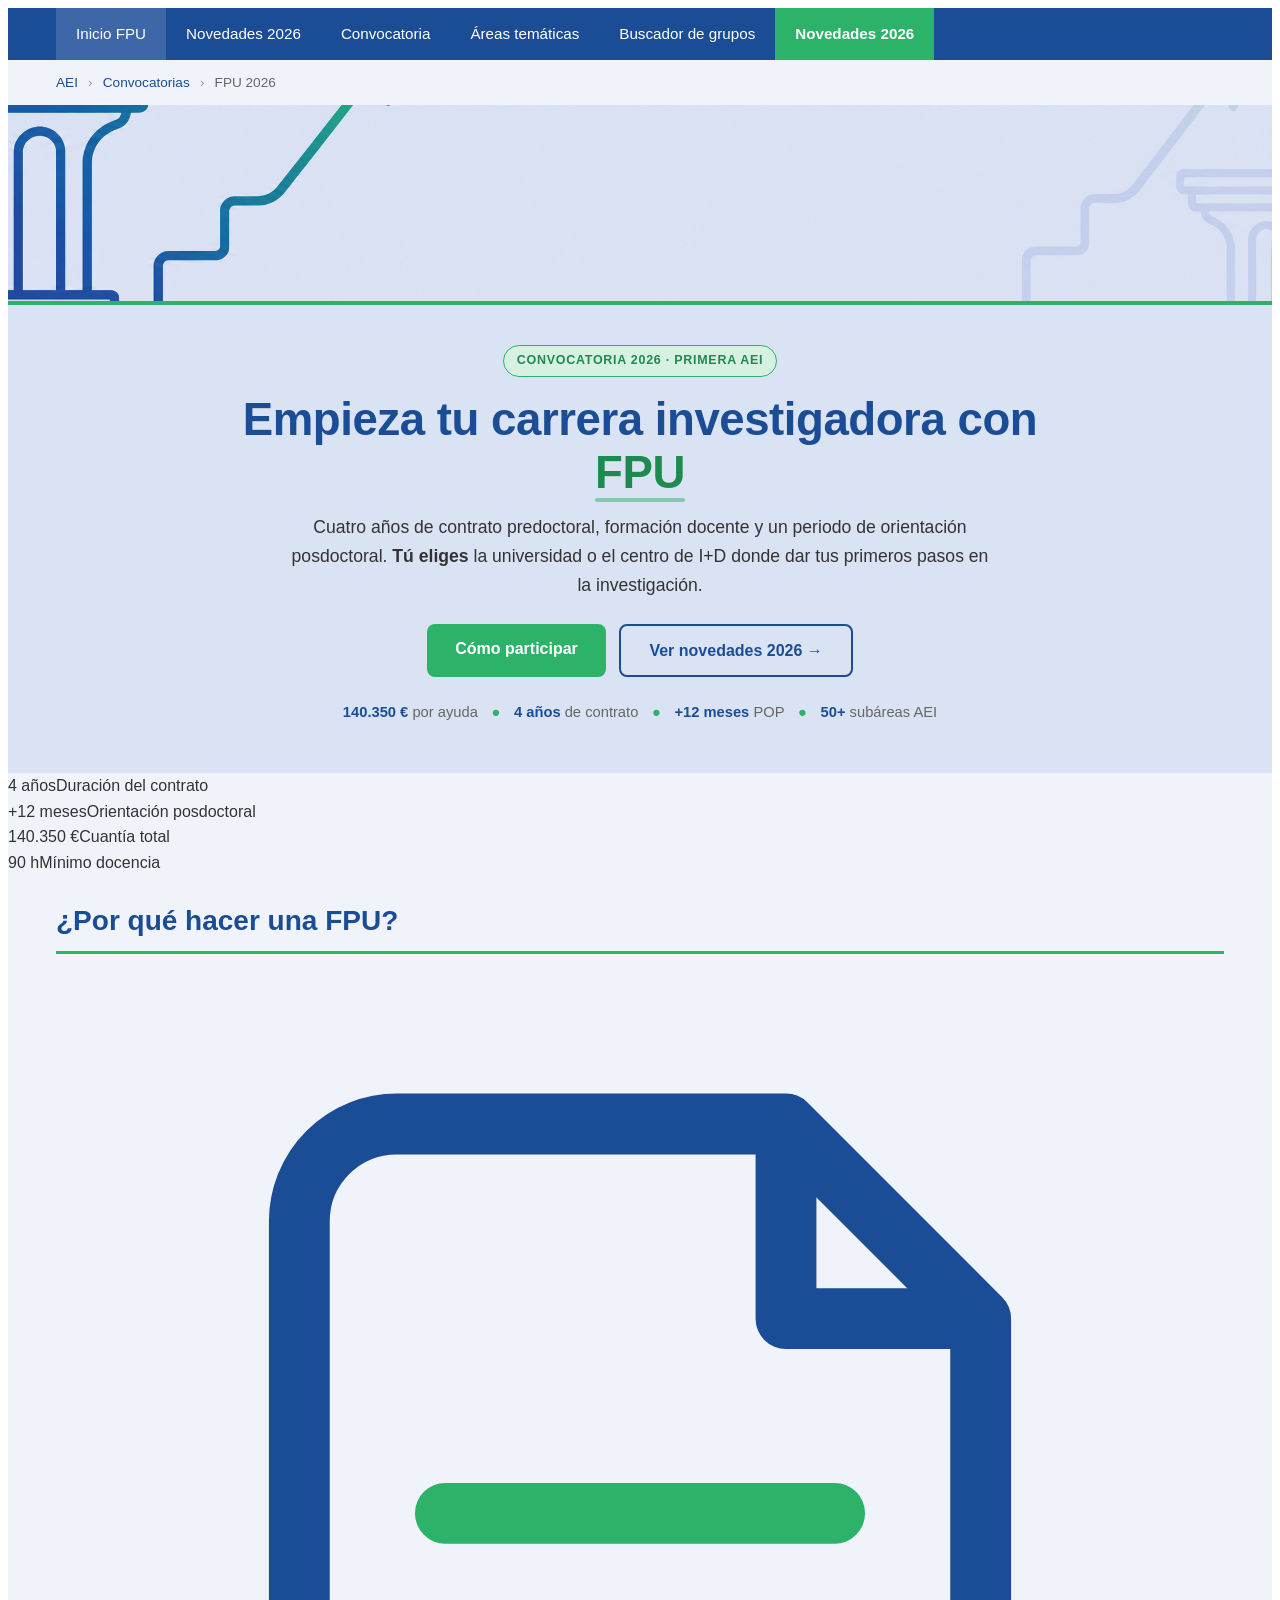
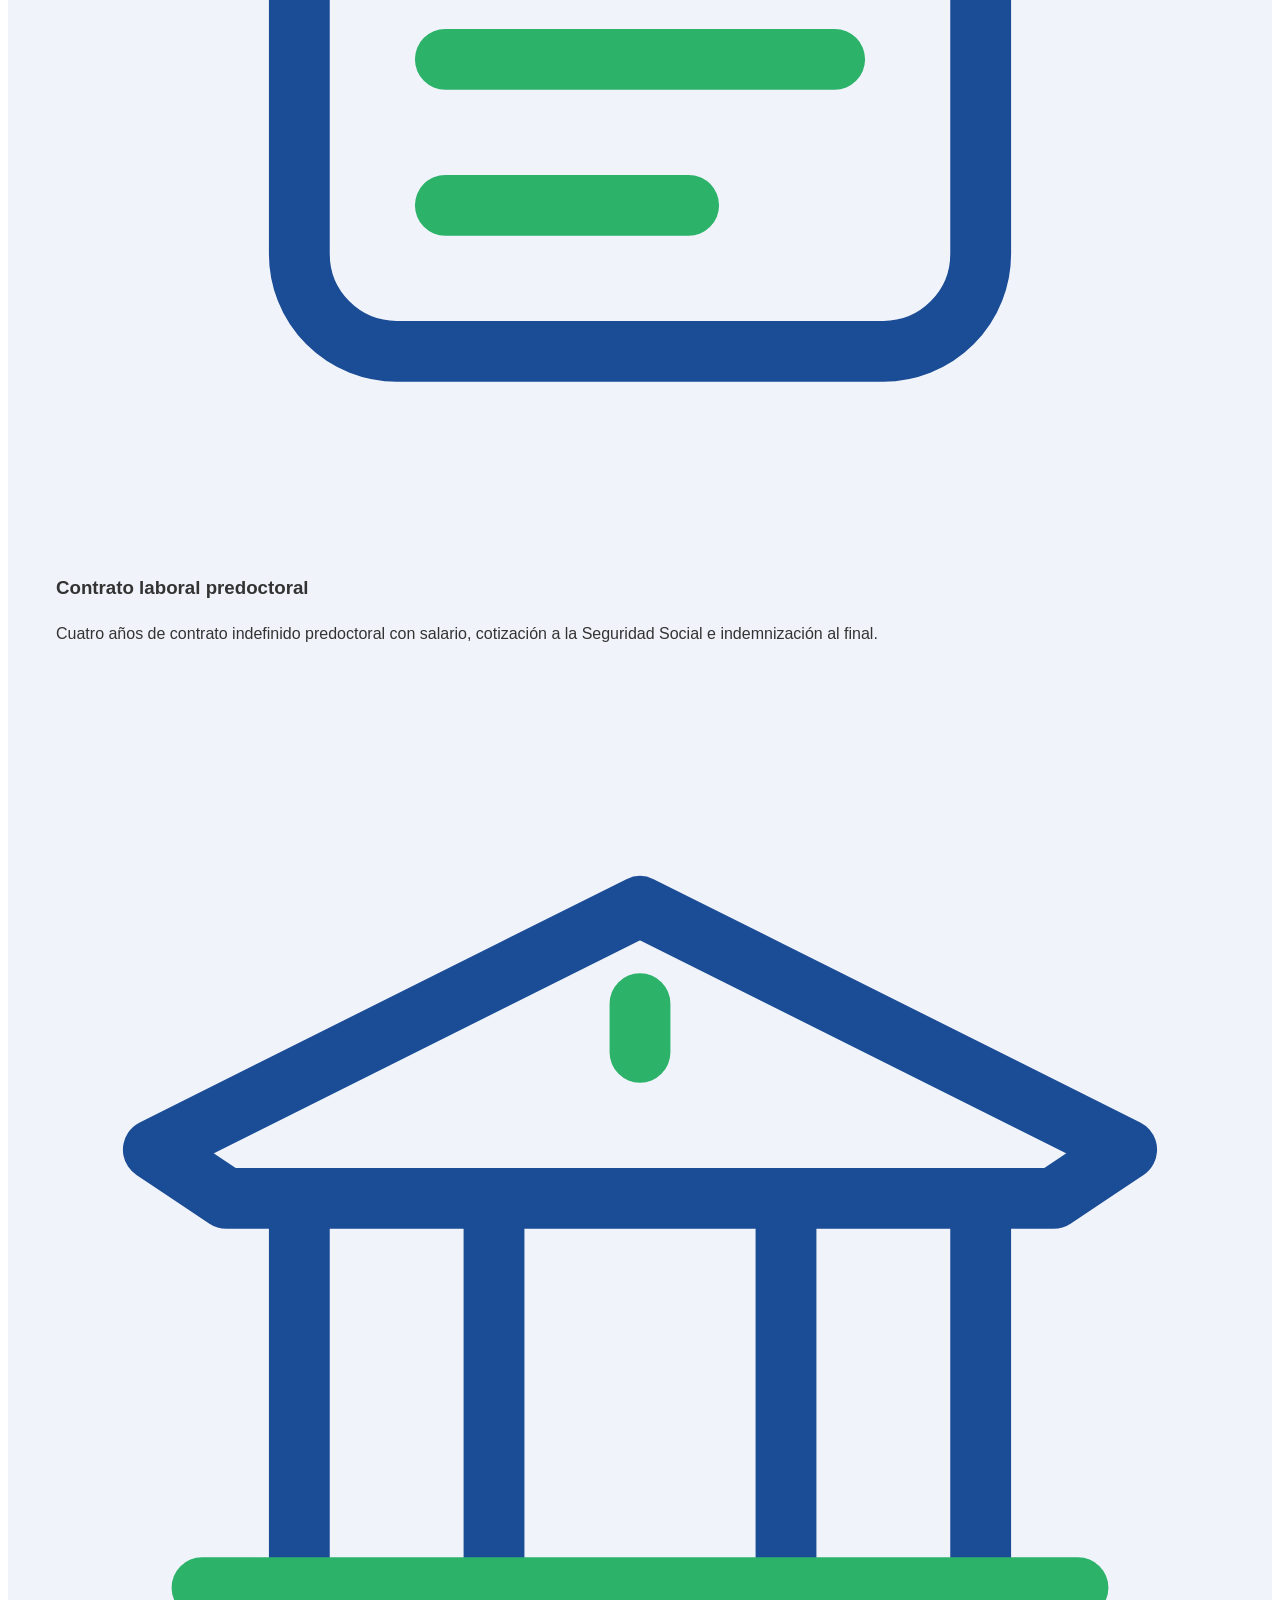
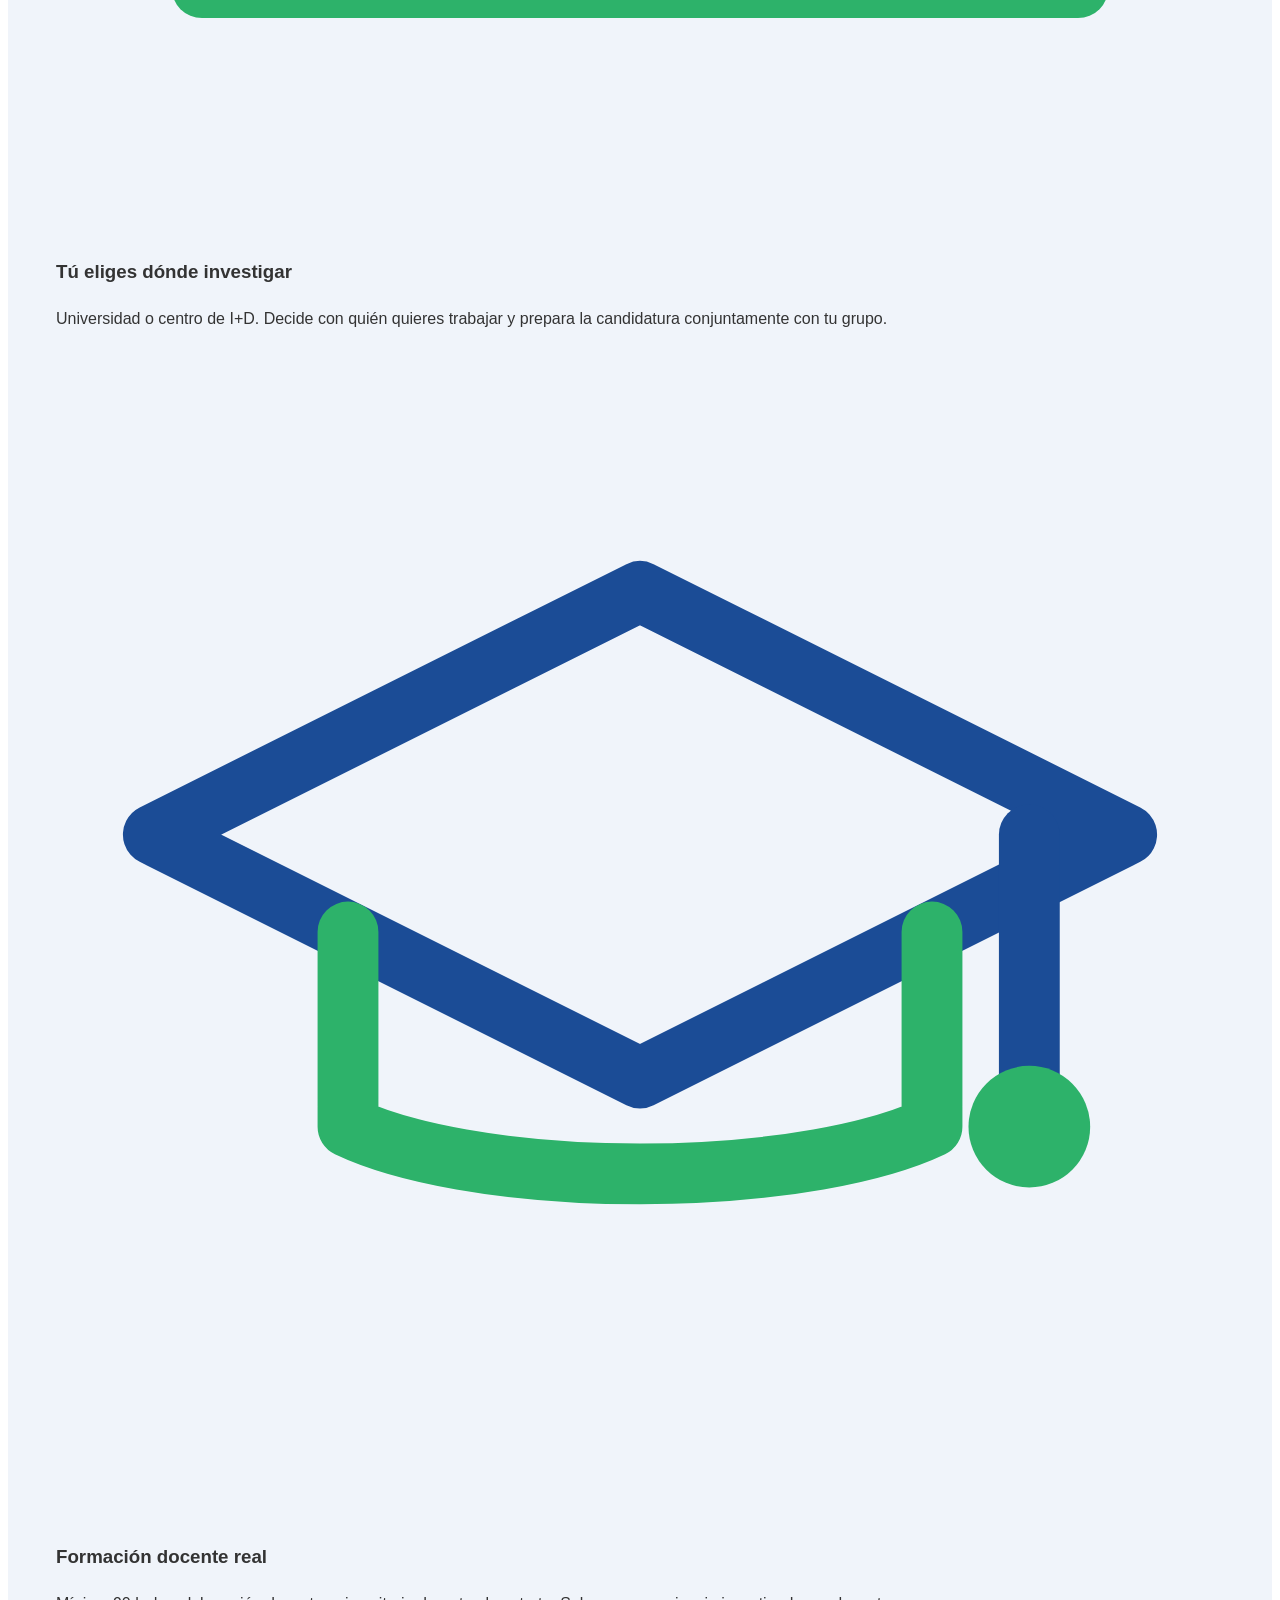
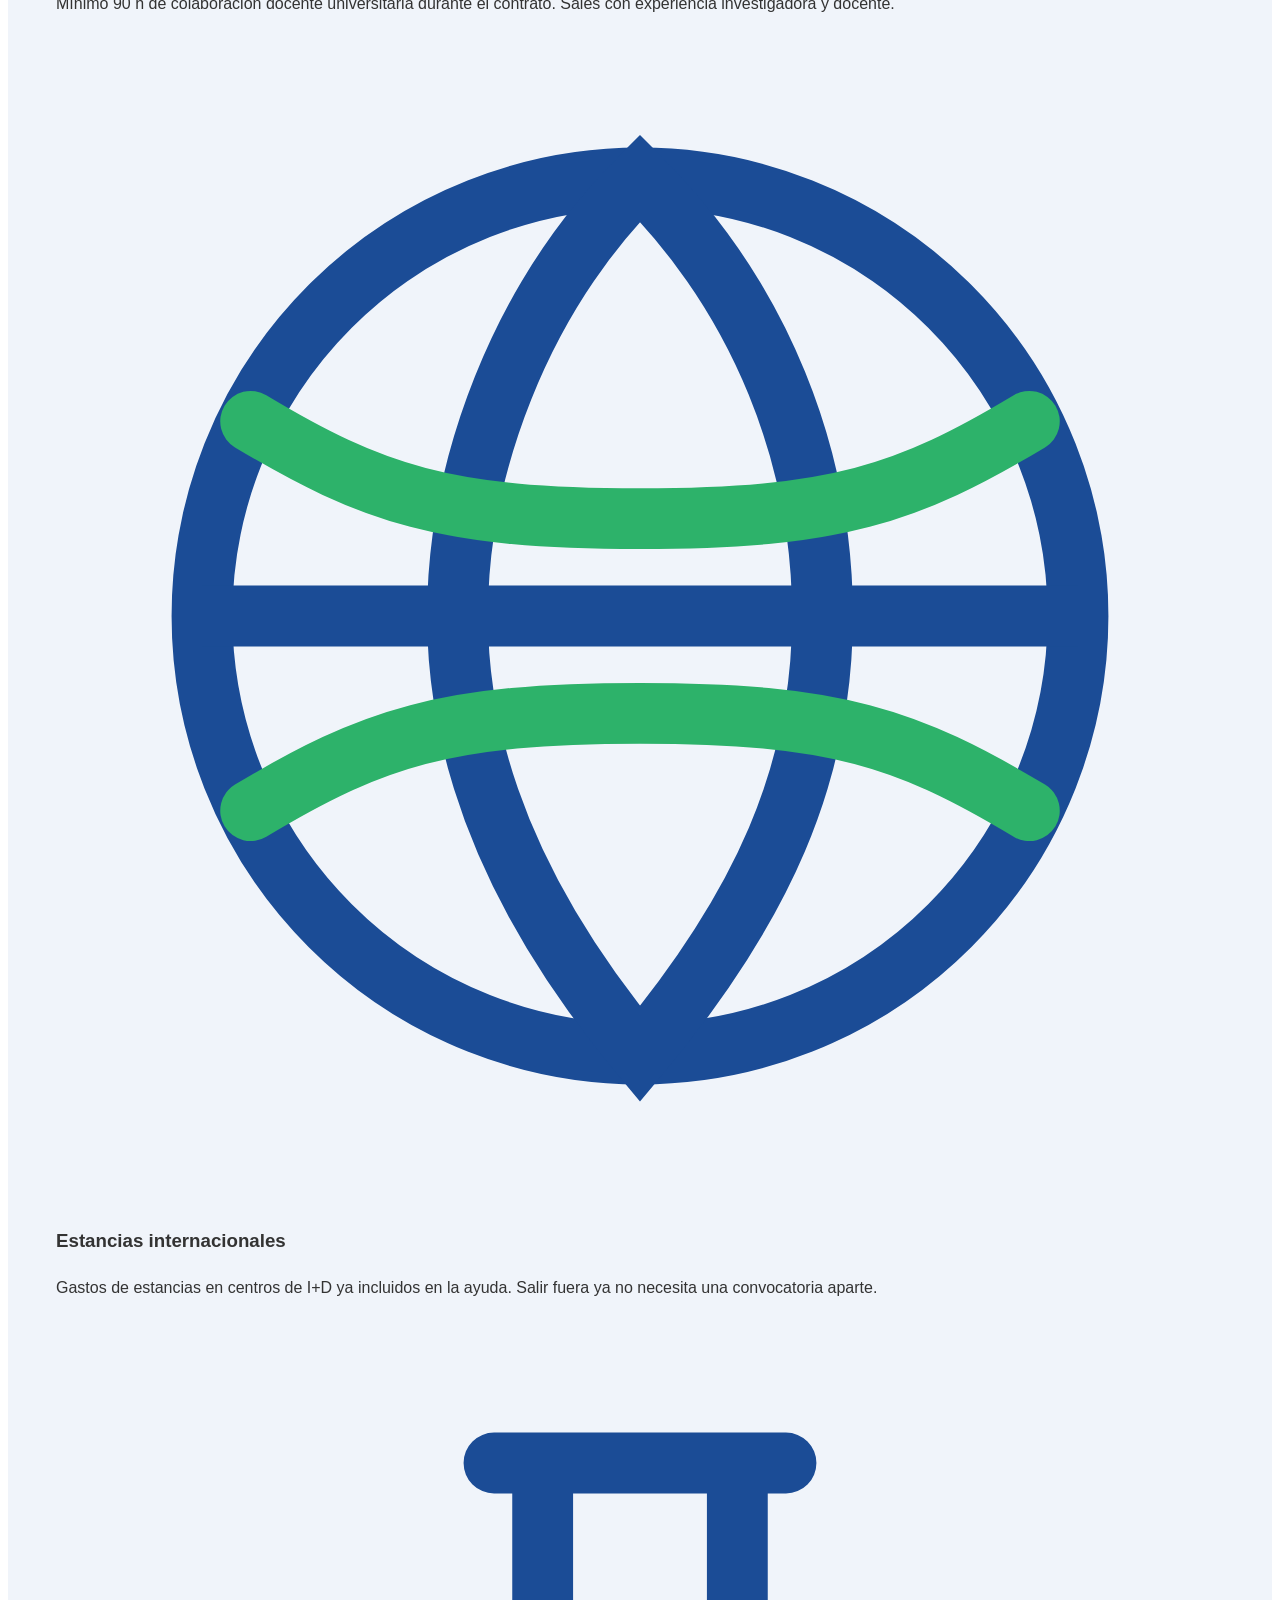
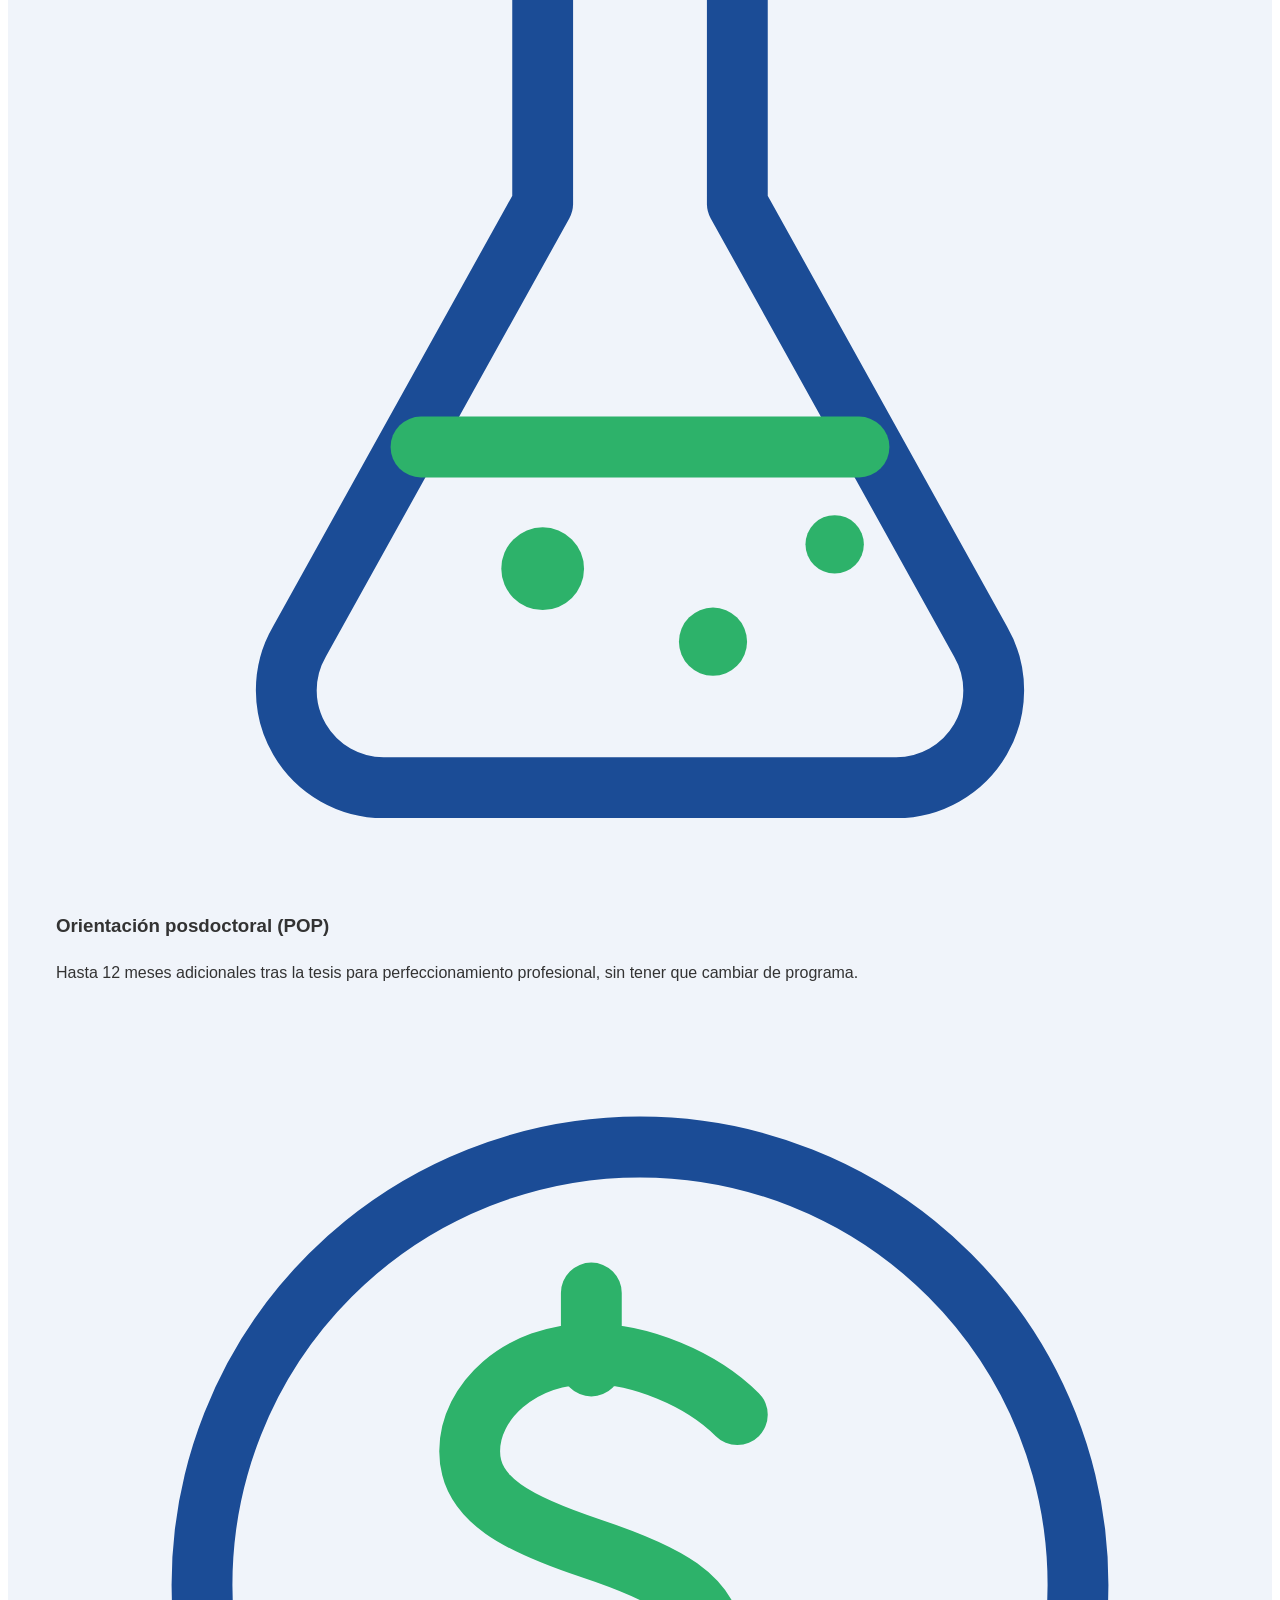
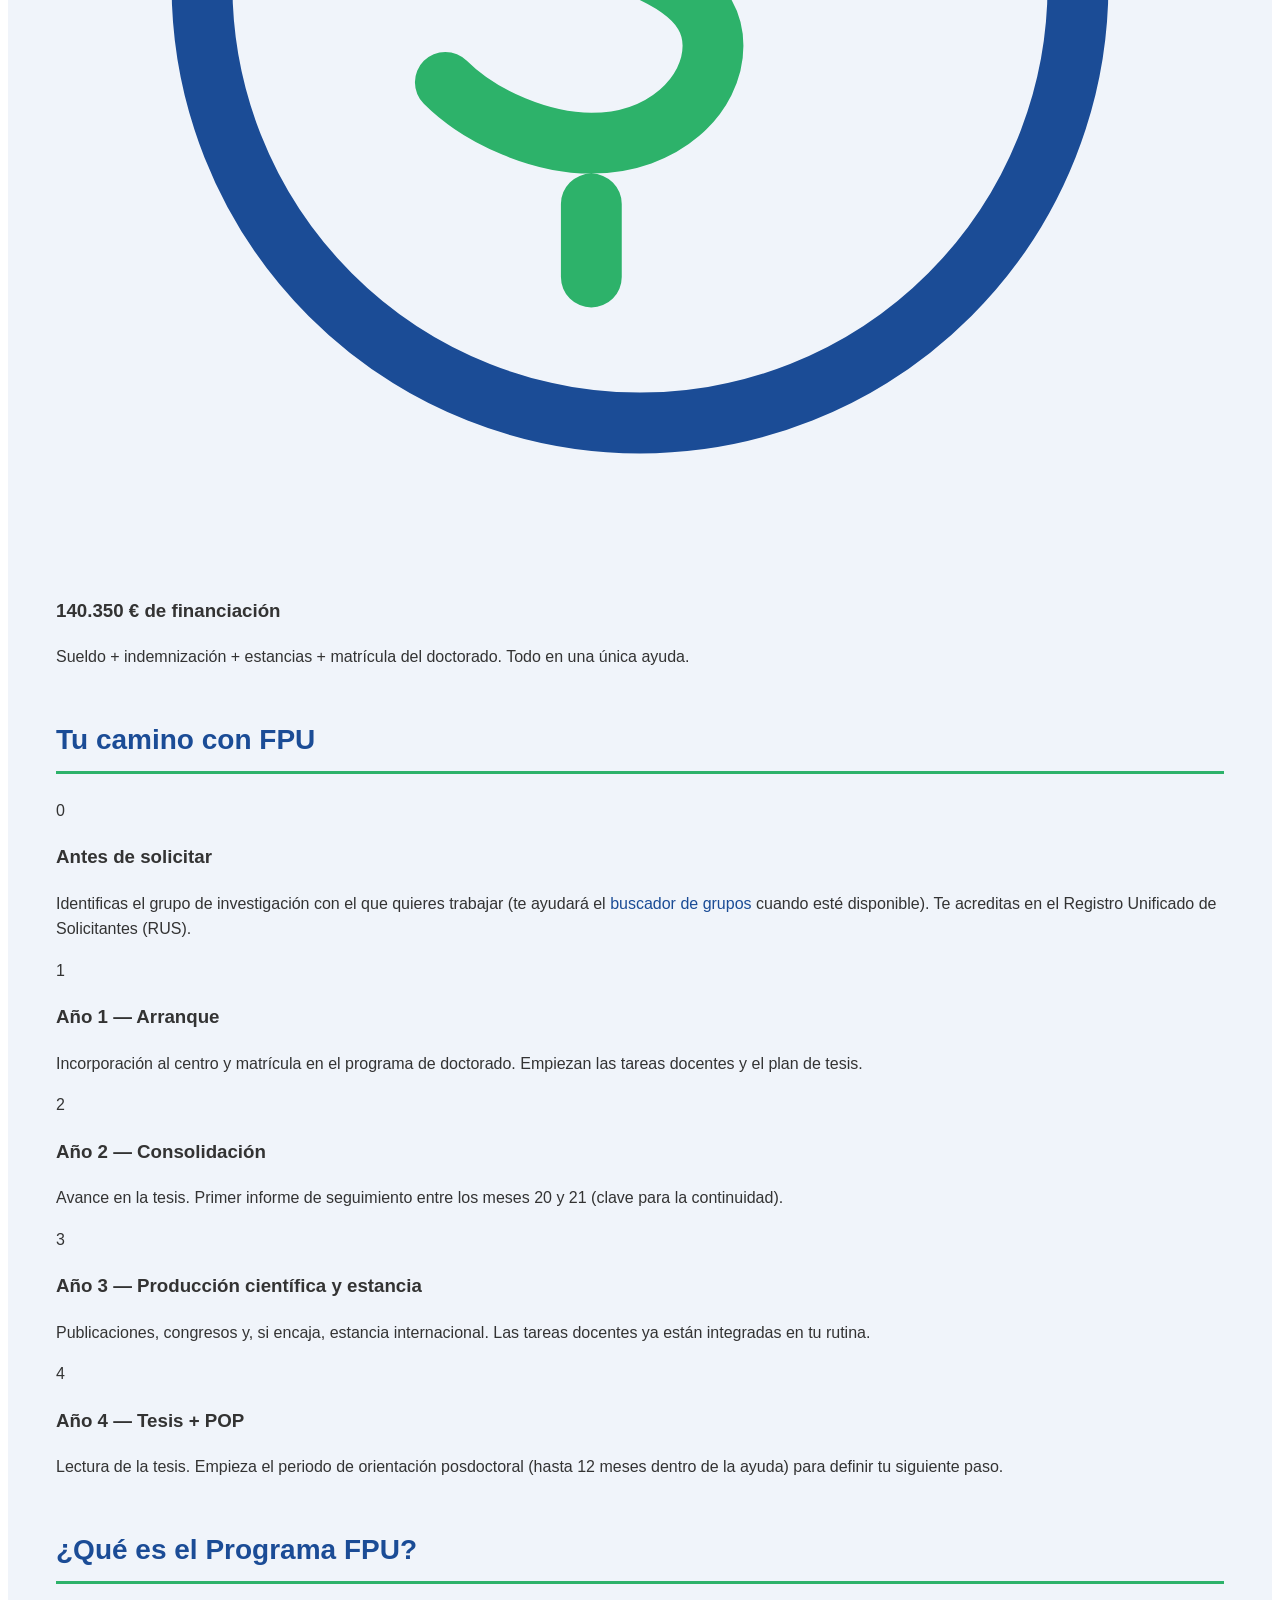
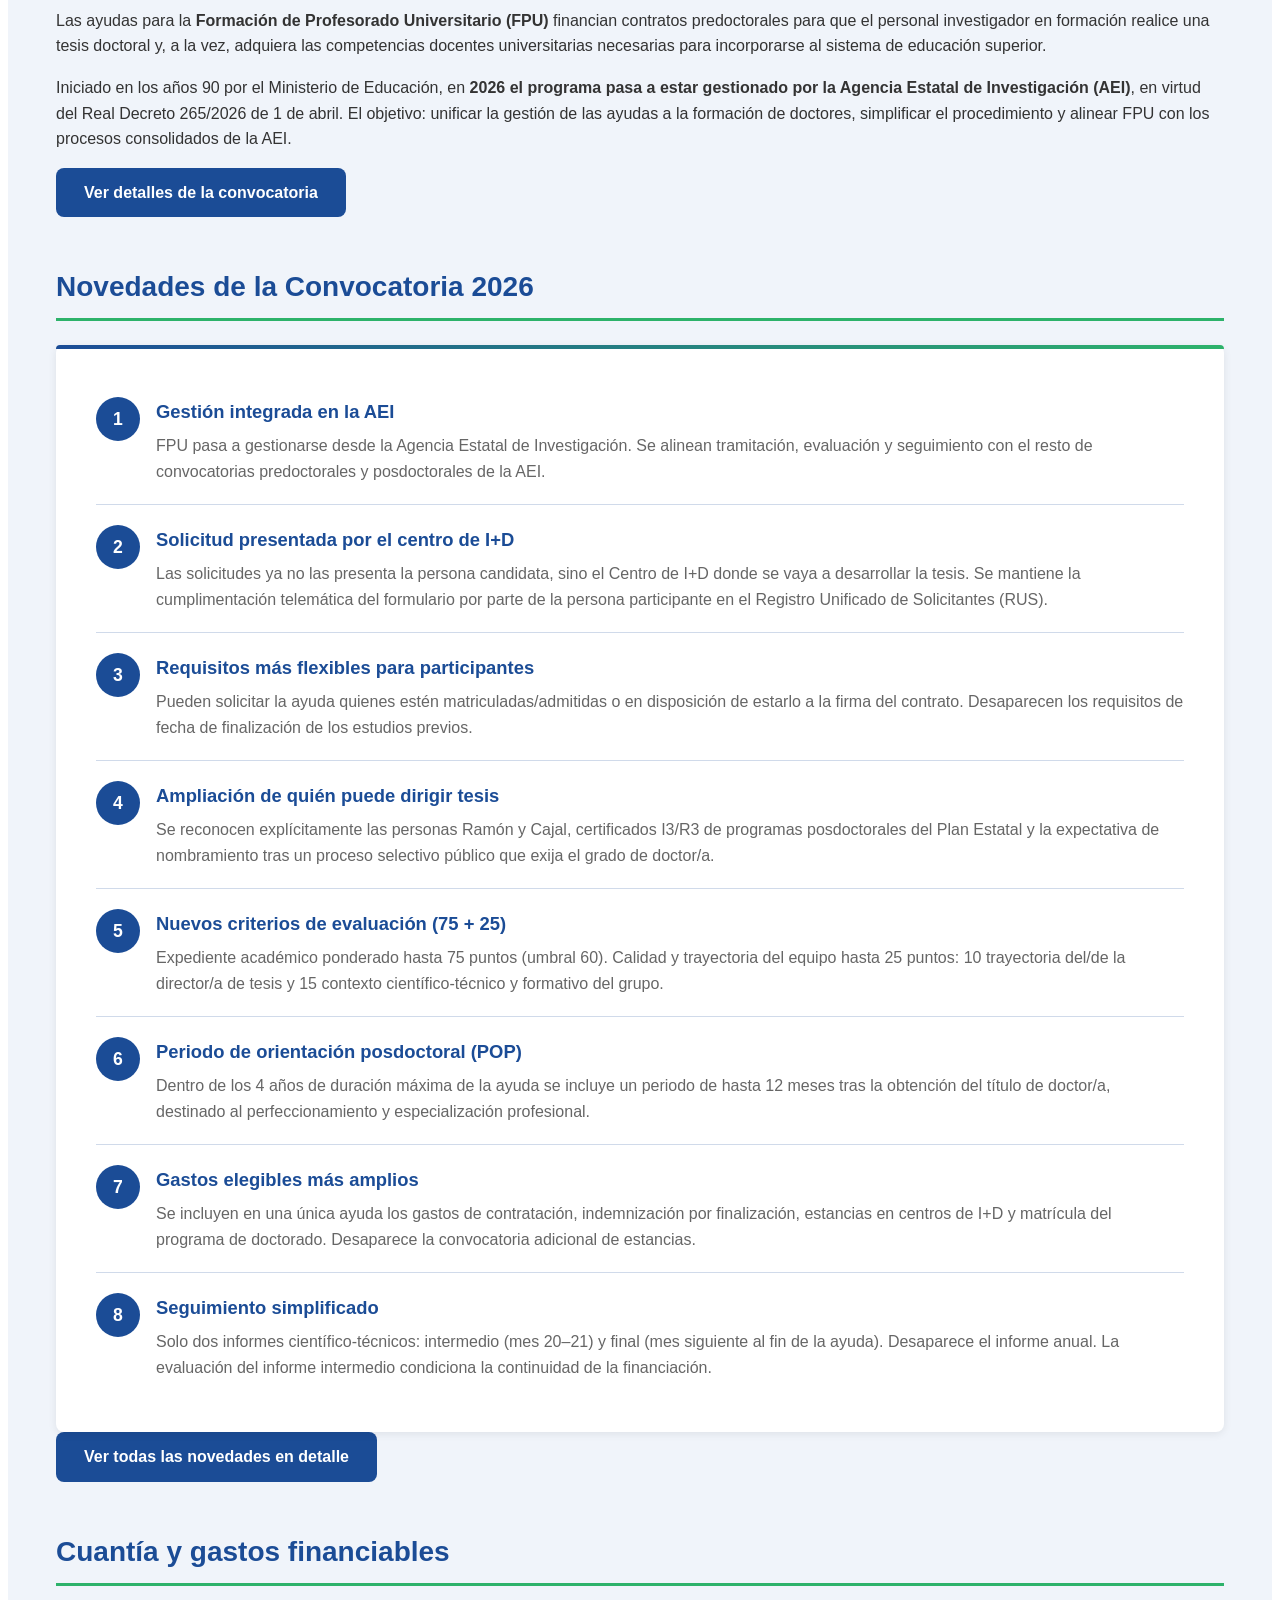
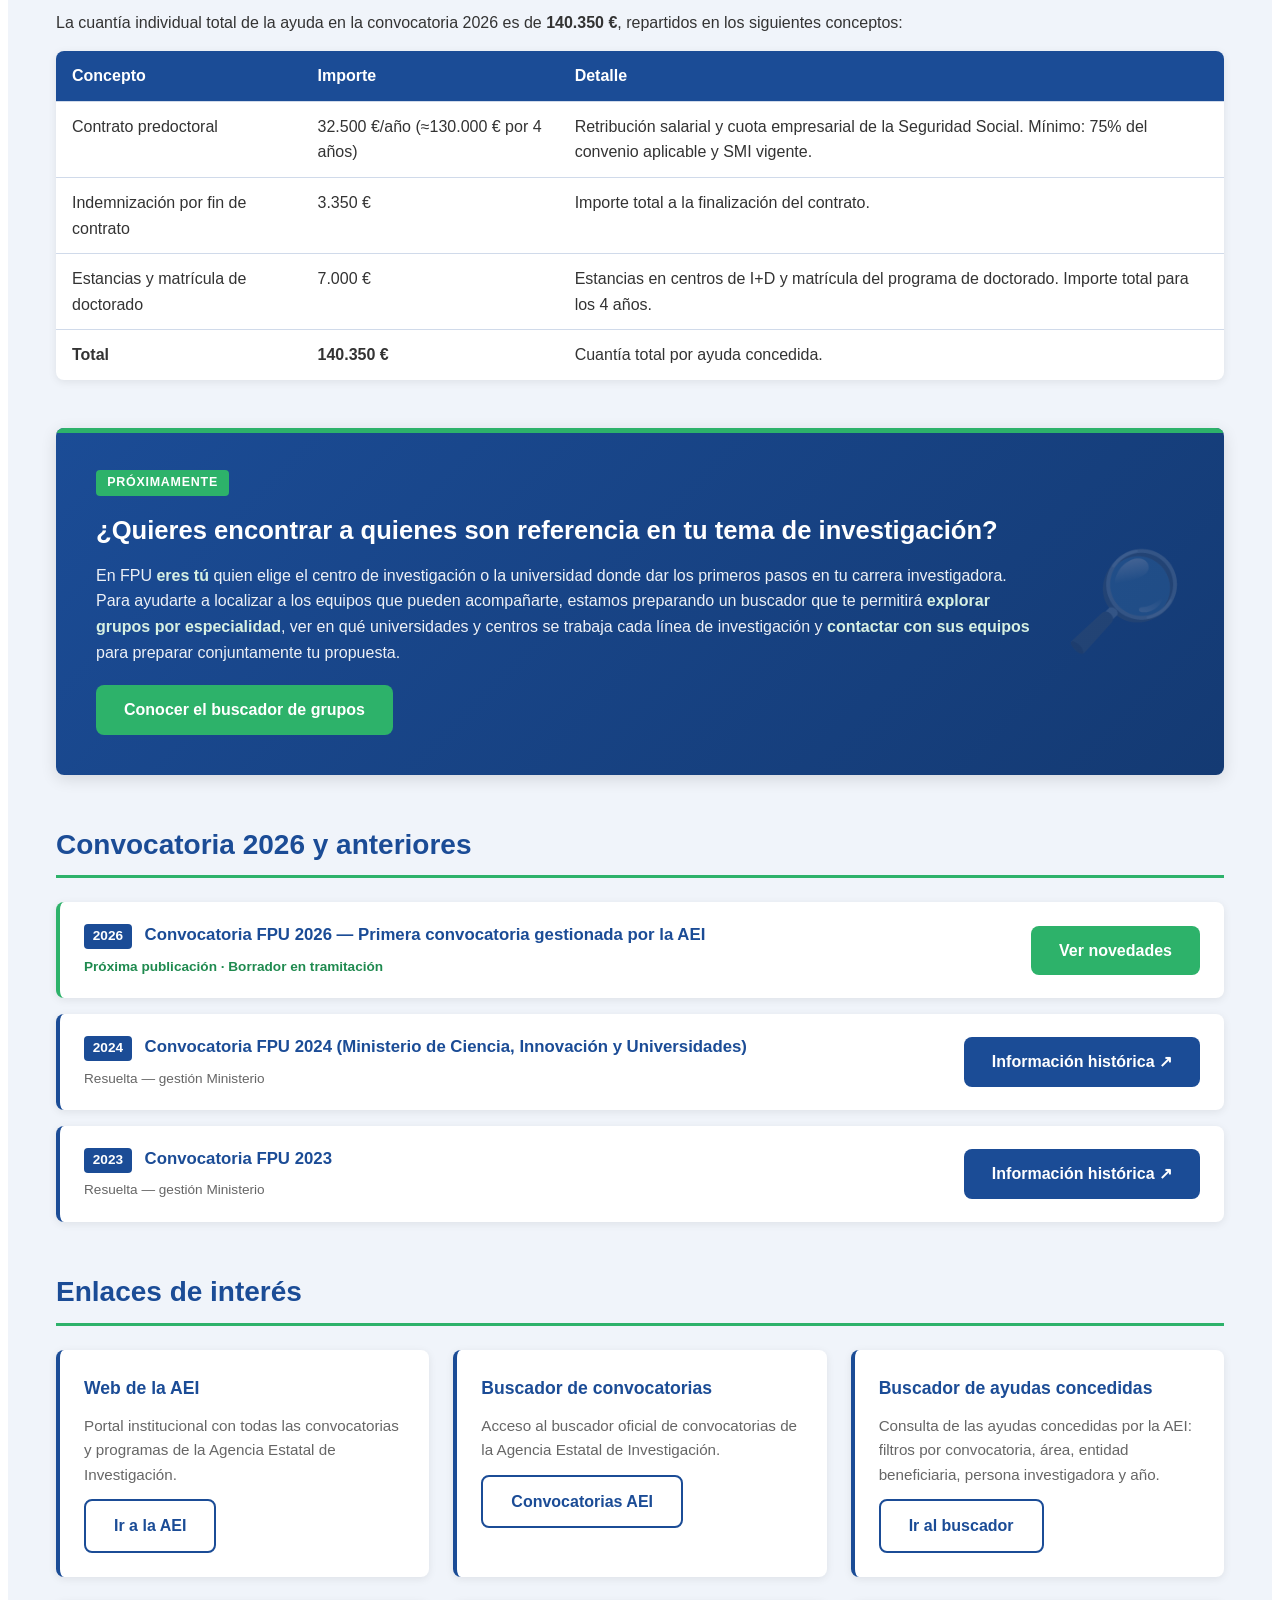
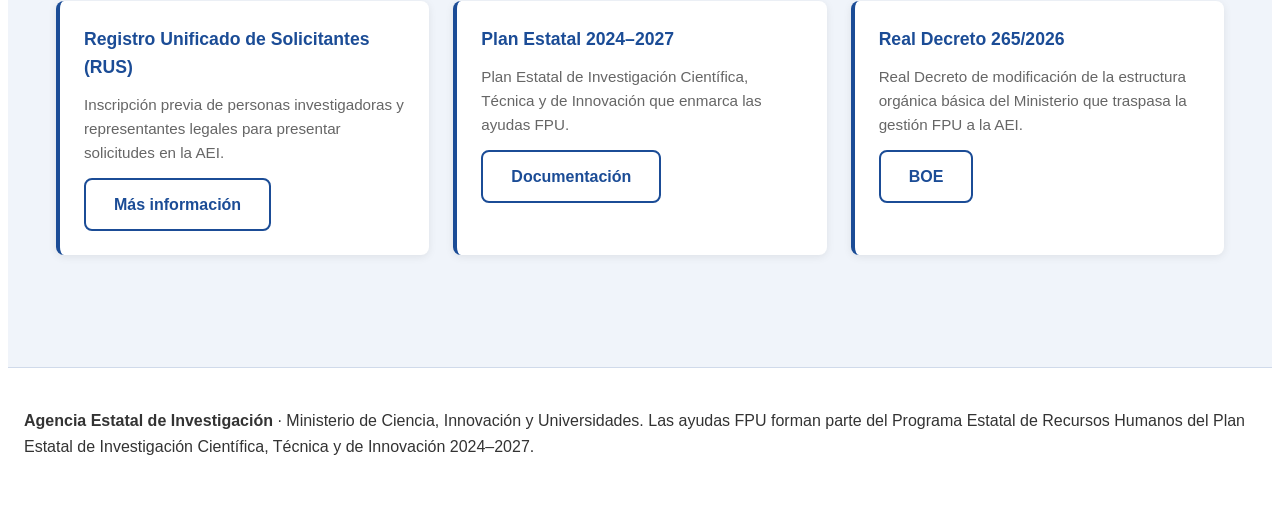
==== index.html @ f0f9ec99 "v0.1 - Maqueta inicial Web Convocatoria FPU 2026" ====
<!DOCTYPE html>
<html lang="es">
<head>
<meta charset="UTF-8">
<meta name="viewport" content="width=device-width, initial-scale=1.0">
<title>Inicio — Convocatoria FPU 2026 | Agencia Estatal de Investigación</title>
<meta name="description" content="Convocatoria 2026 de ayudas para la Formación de Profesorado Universitario (FPU), gestionada por primera vez desde la Agencia Estatal de Investigación. Conoce las novedades, requisitos, plazos y criterios de evaluación.">
</head>
<body>
<div class="fpu-page">

<!-- ===== CSS:BEGIN (auto-sync from assets/styles.css) ===== -->
<style>
/* ==========================================================================
   ESTILOS GLOBALES — Web Convocatoria FPU 2026 (AEI)
   Paleta inspirada en la web RYC pero con acento verde para FPU
   ========================================================================== */

:root {
  --aei-azul: #1b4c96;
  --aei-azul-oscuro: #143a73;
  --aei-azul-claro: #dae3f3;
  --fpu-verde: #2db26a;
  --fpu-verde-oscuro: #1f8a4f;
  --fpu-verde-claro: #d6f0e2;
  --fondo-claro: #f0f4fa;
  --fondo-blanco: #ffffff;
  --texto-principal: #333333;
  --texto-secundario: #666666;
  --texto-claro: #ffffff;
  --borde-suave: #d0daea;
  --sombra-suave: 0 2px 8px rgba(0, 0, 0, 0.08);
  --sombra-media: 0 4px 16px rgba(0, 0, 0, 0.12);
  --radio-borde: 8px;
  --transicion: 0.3s ease;
}

/* --- Reset y base --- */
:where(.fpu-page, .fpu-page *, .fpu-page *::before, .fpu-page *::after) {
  box-sizing: border-box;
}
.fpu-page { scroll-behavior: smooth; }
.fpu-page {
  font-family: "Inter", -apple-system, BlinkMacSystemFont, "Segoe UI", Roboto, "Helvetica Neue", Arial, sans-serif;
  font-feature-settings: "cv11", "ss01";
  color: var(--texto-principal);
  background-color: var(--fondo-claro);
  line-height: 1.6;
  margin: 0;
  padding: 0;
  -webkit-font-smoothing: antialiased;
  -moz-osx-font-smoothing: grayscale;
}
:where(.fpu-page) img { max-width: 100%; height: auto; }
:where(.fpu-page) a {
  color: var(--aei-azul);
  text-decoration: none;
  transition: color var(--transicion);
}
:where(.fpu-page) a:hover {
  color: var(--aei-azul-oscuro);
  text-decoration: underline;
}

/* --- Navegación principal --- */
.nav-principal { background: var(--aei-azul); }
.nav-principal .container {
  max-width: 1200px;
  margin: 0 auto;
  padding: 0 1rem;
  display: flex;
  align-items: center;
  justify-content: space-between;
}
.nav-principal ul {
  list-style: none; margin: 0; padding: 0;
  display: flex; flex-wrap: wrap;
}
.nav-principal li a {
  display: block;
  color: var(--texto-claro);
  padding: 0.85rem 1.25rem;
  font-size: 0.95rem;
  font-weight: 500;
  transition: background var(--transicion);
  white-space: nowrap;
}
.nav-principal li a:hover,
.nav-principal li a.active {
  background: rgba(255, 255, 255, 0.15);
  text-decoration: none;
}
.nav-principal li a.nav-destacado {
  background: var(--fpu-verde);
  color: var(--texto-claro);
  font-weight: 600;
}
.nav-principal li a.nav-destacado:hover {
  background: var(--fpu-verde-oscuro);
}
.nav-toggle {
  display: none;
  background: none;
  border: none;
  color: var(--texto-claro);
  font-size: 1.5rem;
  cursor: pointer;
  padding: 0.5rem;
}

/* --- Breadcrumb --- */
.breadcrumb {
  max-width: 1200px;
  margin: 0 auto;
  padding: 0.75rem 1rem;
  font-size: 0.85rem;
  color: var(--texto-secundario);
}
.breadcrumb a { color: var(--aei-azul); }
.breadcrumb span { margin: 0 0.4rem; color: #999; }

/* --- Contenido principal --- */
.fpu-page main { max-width: 1200px; margin: 0 auto; padding: 0 1rem 2rem; }

/* --- Secciones --- */
.seccion { margin-bottom: 3rem; }
.seccion-titulo {
  font-size: 1.75rem;
  color: var(--aei-azul);
  margin-bottom: 1.5rem;
  padding-bottom: 0.5rem;
  border-bottom: 3px solid var(--fpu-verde);
  font-weight: 700;
}
.seccion-subtitulo {
  font-size: 1.25rem;
  color: var(--aei-azul);
  margin-bottom: 1rem;
  font-weight: 600;
}

/* --- Tarjetas --- */
.tarjetas-grid {
  display: grid;
  grid-template-columns: repeat(auto-fill, minmax(280px, 1fr));
  gap: 1.5rem;
}
.tarjeta {
  background: var(--fondo-blanco);
  border-radius: var(--radio-borde);
  box-shadow: var(--sombra-suave);
  padding: 1.5rem;
  transition: box-shadow var(--transicion), transform var(--transicion);
  border-left: 4px solid var(--aei-azul);
}
.tarjeta:hover {
  box-shadow: var(--sombra-media);
  transform: translateY(-2px);
}
.tarjeta h3 {
  color: var(--aei-azul);
  font-size: 1.1rem;
  margin: 0 0 0.75rem;
}
.tarjeta p { color: var(--texto-secundario); font-size: 0.95rem; margin: 0 0 0.75rem; }

/* --- Botones --- */
.btn-aei, .btn-fpu, .btn-fpu-outline {
  display: inline-block;
  padding: 0.75rem 1.75rem;
  border-radius: var(--radio-borde);
  font-weight: 600;
  font-size: 1rem;
  border: none;
  cursor: pointer;
  transition: background var(--transicion), color var(--transicion), transform var(--transicion);
}
.btn-aei { background: var(--aei-azul); color: var(--texto-claro); }
.btn-aei:hover { background: var(--aei-azul-oscuro); color: var(--texto-claro); text-decoration: none; }
.btn-fpu { background: var(--fpu-verde); color: var(--texto-claro); }
.btn-fpu:hover { background: var(--fpu-verde-oscuro); color: var(--texto-claro); text-decoration: none; }
.btn-fpu-outline {
  background: transparent;
  color: var(--aei-azul);
  border: 2px solid var(--aei-azul);
}
.btn-fpu-outline:hover {
  background: var(--aei-azul);
  color: var(--texto-claro);
  text-decoration: none;
}

/* --- Hero / Banner: franja decorativa arriba, texto sobre fondo limpio abajo --- */
.hero {
  background: var(--aei-azul-claro);
  color: var(--texto-principal);
  padding: 0;
  position: relative;
  overflow: hidden;
}
.hero-banner {
  width: 100%;
  height: 200px;
  background: url('assets/banner-fpu.png') center / cover no-repeat;
  border-bottom: 4px solid var(--fpu-verde);
}
.hero .container {
  max-width: 900px;
  margin: 0 auto;
  padding: 2.5rem 1.5rem 3rem;
  text-align: center;
}
.hero-eyebrow {
  display: inline-block;
  background: var(--fpu-verde-claro);
  color: var(--fpu-verde-oscuro);
  border: 1px solid var(--fpu-verde);
  padding: 0.3rem 0.8rem;
  border-radius: 999px;
  font-size: 0.78rem;
  font-weight: 700;
  letter-spacing: 0.06em;
  text-transform: uppercase;
  margin-bottom: 1.1rem;
}
.hero-texto h1 {
  font-size: clamp(1.85rem, 4.5vw, 2.85rem);
  font-weight: 800;
  line-height: 1.15;
  margin: 0 0 0.85rem;
  color: var(--aei-azul);
  letter-spacing: -0.01em;
}
.hero-texto h1 span {
  color: var(--fpu-verde-oscuro);
  position: relative;
  white-space: nowrap;
}
.hero-texto h1 span::after {
  content: "";
  position: absolute;
  bottom: -0.1em;
  left: 0;
  right: 0;
  height: 4px;
  background: var(--fpu-verde);
  border-radius: 2px;
  opacity: 0.5;
}
.hero-texto p {
  font-size: 1.1rem;
  color: var(--texto-principal);
  margin: 0 auto 1.5rem;
  line-height: 1.65;
  max-width: 700px;
}
.hero-botones {
  display: flex;
  gap: 0.85rem;
  flex-wrap: wrap;
  justify-content: center;
  margin-bottom: 1.5rem;
}
.hero-mini-stats {
  margin-top: 1.25rem;
  display: flex;
  justify-content: center;
  flex-wrap: wrap;
  gap: 0.4rem 0.85rem;
  font-size: 0.92rem;
  color: var(--texto-secundario);
}
.hero-mini-stats strong { color: var(--aei-azul); font-weight: 700; }
.hero-mini-stats .sep { color: var(--fpu-verde); }
@media (max-width: 600px) {
  .hero-banner { height: 130px; }
  .hero .container { padding: 1.75rem 1rem 2rem; }
}

/* --- Datos clave (cuadrícula 2×2 por defecto) --- */
.datos-clave {
  display: grid;
  grid-template-columns: repeat(2, 1fr);
  gap: 1rem;
  margin: 1.5rem 0;
}
.dato-item {
  background: var(--fondo-blanco);
  border-radius: var(--radio-borde);
  padding: 1.25rem;
  text-align: center;
  box-shadow: var(--sombra-suave);
  border-top: 4px solid var(--fpu-verde);
}
.dato-numero {
  font-size: 2rem;
  font-weight: 800;
  color: var(--aei-azul);
  line-height: 1.1;
}
.dato-label {
  color: var(--texto-secundario);
  font-size: 0.9rem;
  margin-top: 0.25rem;
}

/* --- Novedades destacadas (lista) --- */
.novedades-destacadas {
  background: var(--fondo-blanco);
  border-radius: var(--radio-borde);
  padding: 2rem 2.5rem;
  box-shadow: var(--sombra-suave);
  position: relative;
}
.novedades-destacadas::before {
  content: "";
  position: absolute;
  top: 0; left: 0; right: 0;
  height: 4px;
  background: linear-gradient(90deg, var(--aei-azul), var(--fpu-verde));
  border-radius: var(--radio-borde) var(--radio-borde) 0 0;
}
.novedad-item {
  display: flex;
  gap: 1rem;
  padding: 1.25rem 0;
  border-bottom: 1px solid var(--borde-suave);
  align-items: flex-start;
}
.novedad-item:last-child { border-bottom: none; }
.novedad-icono {
  flex-shrink: 0;
  width: 44px;
  height: 44px;
  border-radius: 50%;
  background: var(--aei-azul);
  color: var(--texto-claro);
  display: flex;
  align-items: center;
  justify-content: center;
  font-weight: 700;
  font-size: 1.1rem;
}
.novedad-texto h3 {
  color: var(--aei-azul);
  font-size: 1.15rem;
  margin: 0 0 0.4rem;
}
.novedad-texto p { margin: 0; color: var(--texto-secundario); }

/* --- CTA destacada: buscador de grupos / personas expertas --- */
.cta-buscador {
  display: grid;
  grid-template-columns: 1fr auto;
  gap: 2rem;
  align-items: center;
  background: linear-gradient(135deg, var(--aei-azul) 0%, var(--aei-azul-oscuro) 100%);
  color: var(--texto-claro);
  border-radius: var(--radio-borde);
  padding: 2.5rem 2.5rem;
  box-shadow: var(--sombra-media);
  position: relative;
  overflow: hidden;
}
.cta-buscador::after {
  content: "";
  position: absolute;
  top: 0; left: 0; right: 0;
  height: 5px;
  background: var(--fpu-verde);
}
.cta-buscador-tag {
  display: inline-block;
  background: var(--fpu-verde);
  color: var(--texto-claro);
  padding: 0.2rem 0.7rem;
  border-radius: 4px;
  font-size: 0.78rem;
  font-weight: 700;
  letter-spacing: 0.06em;
  text-transform: uppercase;
  margin-bottom: 0.85rem;
}
.cta-buscador h2 {
  margin: 0 0 0.75rem;
  font-size: 1.6rem;
  color: var(--texto-claro);
  font-weight: 700;
}
.cta-buscador p {
  margin: 0 0 0.85rem;
  color: rgba(255, 255, 255, 0.92);
  line-height: 1.6;
}
.cta-buscador p:last-of-type { margin-bottom: 1.25rem; }
.cta-buscador strong { color: var(--fpu-verde-claro); font-weight: 700; }
.cta-buscador .btn-fpu {
  background: var(--fpu-verde);
  color: var(--texto-claro);
}
.cta-buscador .btn-fpu:hover { background: var(--fpu-verde-oscuro); }
.cta-buscador-icono {
  font-size: 6rem;
  line-height: 1;
  color: rgba(255, 255, 255, 0.18);
  user-select: none;
}
@media (max-width: 768px) {
  .cta-buscador { grid-template-columns: 1fr; padding: 1.75rem; }
  .cta-buscador h2 { font-size: 1.3rem; }
  .cta-buscador-icono { font-size: 4rem; text-align: center; }
}

/* --- Aviso "Próximamente" (página buscador-grupos) --- */
.aviso-proximamente {
  background: var(--fondo-blanco);
  border-left: 5px solid var(--fpu-verde);
  border-radius: var(--radio-borde);
  padding: 1.75rem 2rem;
  box-shadow: var(--sombra-suave);
}
.aviso-proximamente h2 {
  color: var(--aei-azul);
  margin: 0 0 0.5rem;
  font-size: 1.4rem;
}
.aviso-proximamente p { margin: 0 0 0.75rem; }
.aviso-proximamente p:last-child { margin-bottom: 0; }
.aviso-tag {
  display: inline-block;
  background: var(--fpu-verde);
  color: var(--texto-claro);
  padding: 0.18rem 0.65rem;
  border-radius: 4px;
  font-size: 0.78rem;
  font-weight: 700;
  letter-spacing: 0.06em;
  text-transform: uppercase;
  margin-bottom: 0.6rem;
}

/* --- Tarjeta de convocatoria --- */
.convocatoria-card {
  background: var(--fondo-blanco);
  border-radius: var(--radio-borde);
  box-shadow: var(--sombra-suave);
  padding: 1.25rem 1.5rem;
  margin-bottom: 1rem;
  display: flex;
  align-items: center;
  justify-content: space-between;
  gap: 1rem;
  border-left: 4px solid var(--aei-azul);
  flex-wrap: wrap;
}
.convocatoria-card.vigente { border-left-color: var(--fpu-verde); }
.convocatoria-info h3 { margin: 0; font-size: 1.05rem; color: var(--aei-azul); }
.convocatoria-info .anio {
  display: inline-block;
  background: var(--aei-azul);
  color: var(--texto-claro);
  padding: 0.1rem 0.55rem;
  border-radius: 4px;
  font-size: 0.85rem;
  margin-right: 0.5rem;
}
.convocatoria-info .estado {
  display: inline-block;
  margin-top: 0.4rem;
  font-size: 0.85rem;
  color: var(--texto-secundario);
}
.convocatoria-info .estado.abierta { color: var(--fpu-verde-oscuro); font-weight: 600; }

/* --- Sección con imagen --- */
.seccion-con-imagen {
  display: grid;
  grid-template-columns: 1.4fr 1fr;
  gap: 2rem;
  align-items: center;
}
.seccion-imagen {
  width: 100%;
  border-radius: var(--radio-borde);
  box-shadow: var(--sombra-suave);
}

/* --- Placeholder de imagen pendiente (mientras decidimos la foto definitiva) --- */
.placeholder-imagen {
  margin: 0;
  width: 100%;
  min-height: 220px;
  display: flex;
  flex-direction: column;
  align-items: center;
  justify-content: center;
  text-align: center;
  border-radius: var(--radio-borde);
  background: repeating-linear-gradient(
    45deg,
    var(--aei-azul-claro),
    var(--aei-azul-claro) 14px,
    #c8d6ee 14px,
    #c8d6ee 28px
  );
  color: var(--aei-azul-oscuro);
  font-size: 0.95rem;
  font-style: italic;
  padding: 1.5rem;
  border: 2px dashed var(--aei-azul);
}
.placeholder-imagen .ph-icon { font-size: 2rem; margin-bottom: 0.5rem; }
.placeholder-imagen figcaption { color: var(--aei-azul-oscuro); }

/* Variante en banda ancha (para secciones full-width) */
.placeholder-imagen.ancha { min-height: 180px; }

/* --- Tabla simple --- */
.tabla-simple {
  width: 100%;
  border-collapse: collapse;
  background: var(--fondo-blanco);
  box-shadow: var(--sombra-suave);
  border-radius: var(--radio-borde);
  overflow: hidden;
}
.tabla-simple th, .tabla-simple td {
  padding: 0.75rem 1rem;
  text-align: left;
  border-bottom: 1px solid var(--borde-suave);
  vertical-align: top;
}
.tabla-simple thead {
  background: var(--aei-azul);
  color: var(--texto-claro);
}
.tabla-simple tbody tr:hover { background: var(--fondo-claro); }
.tabla-simple tbody tr:last-child td { border-bottom: none; }

/* --- Acordeón (FAQ / detalles) --- */
.acordeon-item {
  background: var(--fondo-blanco);
  border-radius: var(--radio-borde);
  box-shadow: var(--sombra-suave);
  margin-bottom: 0.75rem;
  overflow: hidden;
}
.acordeon-header {
  width: 100%;
  text-align: left;
  background: none;
  border: none;
  padding: 1rem 1.25rem;
  font-size: 1.05rem;
  font-weight: 600;
  color: var(--aei-azul);
  cursor: pointer;
  display: flex;
  justify-content: space-between;
  align-items: center;
  gap: 1rem;
}
.acordeon-header::after {
  content: "+";
  font-size: 1.5rem;
  color: var(--fpu-verde);
  transition: transform var(--transicion);
}
.acordeon-header.activo::after { content: "−"; }
.acordeon-contenido {
  display: none;
  padding: 0 1.25rem 1.25rem;
  color: var(--texto-principal);
  border-top: 1px solid var(--borde-suave);
}
.acordeon-contenido.activo { display: block; }

/* --- Banner cofinanciación / footer --- */
.banner-cofinanciacion {
  background: var(--fondo-blanco);
  border-top: 1px solid var(--borde-suave);
  margin-top: 2rem;
  padding: 1.5rem 1rem;
}
.
</style>
<!-- ===== CSS:END ===== -->

<!-- ===== NAVEGACIÓN ===== -->
  <nav aria-label="Navegación principal" class="nav-principal">
    <div class="container">
      <button aria-expanded="false" aria-label="Abrir menú" class="nav-toggle">☰</button>
      <ul id="nav-menu">
        <li><a class="active" href="index.html">Inicio FPU</a></li>
        <li><a href="novedades-2026.html">Novedades 2026</a></li>
        <li><a href="convocatoria.html">Convocatoria</a></li>
        <li><a href="areas-tematicas.html">Áreas temáticas</a></li>
        <li><a href="buscador-grupos.html">Buscador de grupos</a></li>
        <li><a class="nav-destacado" href="novedades-2026.html">Novedades 2026</a></li>
      </ul>
    </div>
  </nav>

  <!-- ===== BREADCRUMB ===== -->
  <div aria-label="Ruta de navegación" class="breadcrumb">
    <a href="https://www.aei.gob.es/" target="_blank" rel="noopener">AEI</a>
    <span>›</span>
    <a href="#">Convocatorias</a>
    <span>›</span>
    FPU 2026
  </div>

  <!-- ===== HERO / BANNER ===== -->
  <section class="hero">
    <div class="hero-banner" aria-hidden="true"></div>
    <div class="container">
      <div class="hero-texto">
        <span class="hero-eyebrow">Convocatoria 2026 · Primera AEI</span>
        <h1>Empieza tu carrera investigadora con <span>FPU</span></h1>
        <p>Cuatro años de contrato predoctoral, formación docente y un periodo de orientación posdoctoral. <strong>Tú eliges</strong> la universidad o el centro de I+D donde dar tus primeros pasos en la investigación.</p>
        <div class="hero-botones">
          <a class="btn-fpu" href="convocatoria.html">Cómo participar</a>
          <a class="btn-fpu-outline" href="novedades-2026.html">Ver novedades 2026 →</a>
        </div>
        <div class="hero-mini-stats">
          <span><strong>140.350 €</strong> por ayuda</span>
          <span class="sep">●</span>
          <span><strong>4 años</strong> de contrato</span>
          <span class="sep">●</span>
          <span><strong>+12 meses</strong> POP</span>
          <span class="sep">●</span>
          <span><strong>50+</strong> subáreas AEI</span>
        </div>
      </div>
    </div>
  </section>

  <!-- ===== CINTA DE STATS RÁPIDOS ===== -->
  <section class="cinta-stats" aria-label="Datos clave de la convocatoria">
    <div class="container">
      <div class="cinta-stat"><span class="num">4 años</span><span class="lab">Duración del contrato</span></div>
      <div class="cinta-stat"><span class="num">+12 meses</span><span class="lab">Orientación posdoctoral</span></div>
      <div class="cinta-stat"><span class="num">140.350 €</span><span class="lab">Cuantía total</span></div>
      <div class="cinta-stat"><span class="num">90 h</span><span class="lab">Mínimo docencia</span></div>
    </div>
  </section>

  <main>

    <!-- ===== ¿POR QUÉ FPU? ===== -->
    <section class="seccion">
      <h2 class="seccion-titulo">¿Por qué hacer una FPU?</h2>
      <div class="razones-grid">
        <div class="razon">
          <div class="razon-icono"><img src="assets/ilustraciones/contrato.svg" alt=""></div>
          <h3>Contrato laboral predoctoral</h3>
          <p>Cuatro años de contrato indefinido predoctoral con salario, cotización a la Seguridad Social e indemnización al final.</p>
        </div>
        <div class="razon">
          <div class="razon-icono"><img src="assets/ilustraciones/universidad.svg" alt=""></div>
          <h3>Tú eliges dónde investigar</h3>
          <p>Universidad o centro de I+D. Decide con quién quieres trabajar y prepara la candidatura conjuntamente con tu grupo.</p>
        </div>
        <div class="razon">
          <div class="razon-icono"><img src="assets/ilustraciones/birrete.svg" alt=""></div>
          <h3>Formación docente real</h3>
          <p>Mínimo 90 h de colaboración docente universitaria durante el contrato. Sales con experiencia investigadora y docente.</p>
        </div>
        <div class="razon">
          <div class="razon-icono"><img src="assets/ilustraciones/globo.svg" alt=""></div>
          <h3>Estancias internacionales</h3>
          <p>Gastos de estancias en centros de I+D ya incluidos en la ayuda. Salir fuera ya no necesita una convocatoria aparte.</p>
        </div>
        <div class="razon">
          <div class="razon-icono"><img src="assets/ilustraciones/lab.svg" alt=""></div>
          <h3>Orientación posdoctoral (POP)</h3>
          <p>Hasta 12 meses adicionales tras la tesis para perfeccionamiento profesional, sin tener que cambiar de programa.</p>
        </div>
        <div class="razon">
          <div class="razon-icono"><img src="assets/ilustraciones/moneda.svg" alt=""></div>
          <h3>140.350 € de financiación</h3>
          <p>Sueldo + indemnización + estancias + matrícula del doctorado. Todo en una única ayuda.</p>
        </div>
      </div>
    </section>

    <!-- ===== TU CAMINO CON FPU ===== -->
    <section class="seccion">
      <h2 class="seccion-titulo">Tu camino con FPU</h2>
      <div class="timeline-fpu">
        <div class="timeline-item">
          <div class="timeline-marker">0</div>
          <h3>Antes de solicitar</h3>
          <p>Identificas el grupo de investigación con el que quieres trabajar (te ayudará el <a href="buscador-grupos.html">buscador de grupos</a> cuando esté disponible). Te acreditas en el Registro Unificado de Solicitantes (RUS).</p>
        </div>
        <div class="timeline-item">
          <div class="timeline-marker">1</div>
          <h3>Año 1 — Arranque</h3>
          <p>Incorporación al centro y matrícula en el programa de doctorado. Empiezan las tareas docentes y el plan de tesis.</p>
        </div>
        <div class="timeline-item">
          <div class="timeline-marker">2</div>
          <h3>Año 2 — Consolidación</h3>
          <p>Avance en la tesis. Primer informe de seguimiento entre los meses 20 y 21 (clave para la continuidad).</p>
        </div>
        <div class="timeline-item">
          <div class="timeline-marker">3</div>
          <h3>Año 3 — Producción científica y estancia</h3>
          <p>Publicaciones, congresos y, si encaja, estancia internacional. Las tareas docentes ya están integradas en tu rutina.</p>
        </div>
        <div class="timeline-item">
          <div class="timeline-marker">4</div>
          <h3>Año 4 — Tesis + POP</h3>
          <p>Lectura de la tesis. Empieza el periodo de orientación posdoctoral (hasta 12 meses dentro de la ayuda) para definir tu siguiente paso.</p>
        </div>
      </div>
    </section>

    <!-- ===== ¿QUÉ ES FPU? ===== -->
    <section class="seccion">
      <h2 class="seccion-titulo">¿Qué es el Programa FPU?</h2>
      <p>Las ayudas para la <strong>Formación de Profesorado Universitario (FPU)</strong> financian contratos predoctorales para que el personal investigador en formación realice una tesis doctoral y, a la vez, adquiera las competencias docentes universitarias necesarias para incorporarse al sistema de educación superior.</p>
      <p>Iniciado en los años 90 por el Ministerio de Educación, en <strong>2026 el programa pasa a estar gestionado por la Agencia Estatal de Investigación (AEI)</strong>, en virtud del Real Decreto 265/2026 de 1 de abril. El objetivo: unificar la gestión de las ayudas a la formación de doctores, simplificar el procedimiento y alinear FPU con los procesos consolidados de la AEI.</p>
      <a class="btn-aei mt-2" href="convocatoria.html">Ver detalles de la convocatoria</a>
    </section>

    <!-- ===== NOVEDADES DESTACADAS ===== -->
    <section class="seccion">
      <h2 class="seccion-titulo">Novedades de la Convocatoria 2026</h2>
      <div class="novedades-destacadas">
        <div class="novedad-item">
          <div class="novedad-icono">1</div>
          <div class="novedad-texto">
            <h3>Gestión integrada en la AEI</h3>
            <p>FPU pasa a gestionarse desde la Agencia Estatal de Investigación. Se alinean tramitación, evaluación y seguimiento con el resto de convocatorias predoctorales y posdoctorales de la AEI.</p>
          </div>
        </div>
        <div class="novedad-item">
          <div class="novedad-icono">2</div>
          <div class="novedad-texto">
            <h3>Solicitud presentada por el centro de I+D</h3>
            <p>Las solicitudes ya no las presenta la persona candidata, sino el Centro de I+D donde se vaya a desarrollar la tesis. Se mantiene la cumplimentación telemática del formulario por parte de la persona participante en el Registro Unificado de Solicitantes (RUS).</p>
          </div>
        </div>
        <div class="novedad-item">
          <div class="novedad-icono">3</div>
          <div class="novedad-texto">
            <h3>Requisitos más flexibles para participantes</h3>
            <p>Pueden solicitar la ayuda quienes estén matriculadas/admitidas o en disposición de estarlo a la firma del contrato. Desaparecen los requisitos de fecha de finalización de los estudios previos.</p>
          </div>
        </div>
        <div class="novedad-item">
          <div class="novedad-icono">4</div>
          <div class="novedad-texto">
            <h3>Ampliación de quién puede dirigir tesis</h3>
            <p>Se reconocen explícitamente las personas Ramón y Cajal, certificados I3/R3 de programas posdoctorales del Plan Estatal y la expectativa de nombramiento tras un proceso selectivo público que exija el grado de doctor/a.</p>
          </div>
        </div>
        <div class="novedad-item">
          <div class="novedad-icono">5</div>
          <div class="novedad-texto">
            <h3>Nuevos criterios de evaluación (75 + 25)</h3>
            <p>Expediente académico ponderado hasta 75 puntos (umbral 60). Calidad y trayectoria del equipo hasta 25 puntos: 10 trayectoria del/de la director/a de tesis y 15 contexto científico-técnico y formativo del grupo.</p>
          </div>
        </div>
        <div class="novedad-item">
          <div class="novedad-icono">6</div>
          <div class="novedad-texto">
            <h3>Periodo de orientación posdoctoral (POP)</h3>
            <p>Dentro de los 4 años de duración máxima de la ayuda se incluye un periodo de hasta 12 meses tras la obtención del título de doctor/a, destinado al perfeccionamiento y especialización profesional.</p>
          </div>
        </div>
        <div class="novedad-item">
          <div class="novedad-icono">7</div>
          <div class="novedad-texto">
            <h3>Gastos elegibles más amplios</h3>
            <p>Se incluyen en una única ayuda los gastos de contratación, indemnización por finalización, estancias en centros de I+D y matrícula del programa de doctorado. Desaparece la convocatoria adicional de estancias.</p>
          </div>
        </div>
        <div class="novedad-item">
          <div class="novedad-icono">8</div>
          <div class="novedad-texto">
            <h3>Seguimiento simplificado</h3>
            <p>Solo dos informes científico-técnicos: intermedio (mes 20–21) y final (mes siguiente al fin de la ayuda). Desaparece el informe anual. La evaluación del informe intermedio condiciona la continuidad de la financiación.</p>
          </div>
        </div>
      </div>
      <div class="mt-3 text-center">
        <a class="btn-aei" href="novedades-2026.html">Ver todas las novedades en detalle</a>
      </div>
    </section>

    <!-- ===== CUANTÍA Y GASTOS ===== -->
    <section class="seccion">
      <h2 class="seccion-titulo">Cuantía y gastos financiables</h2>
      <p>La cuantía individual total de la ayuda en la convocatoria 2026 es de <strong>140.350&nbsp;€</strong>, repartidos en los siguientes conceptos:</p>
      <table class="tabla-simple">
        <thead>
          <tr><th>Concepto</th><th>Importe</th><th>Detalle</th></tr>
        </thead>
        <tbody>
          <tr>
            <td>Contrato predoctoral</td>
            <td>32.500&nbsp;€/año (≈130.000&nbsp;€ por 4 años)</td>
            <td>Retribución salarial y cuota empresarial de la Seguridad Social. Mínimo: 75% del convenio aplicable y SMI vigente.</td>
          </tr>
          <tr>
            <td>Indemnización por fin de contrato</td>
            <td>3.350&nbsp;€</td>
            <td>Importe total a la finalización del contrato.</td>
          </tr>
          <tr>
            <td>Estancias y matrícula de doctorado</td>
            <td>7.000&nbsp;€</td>
            <td>Estancias en centros de I+D y matrícula del programa de doctorado. Importe total para los 4 años.</td>
          </tr>
          <tr>
            <td><strong>Total</strong></td>
            <td><strong>140.350&nbsp;€</strong></td>
            <td>Cuantía total por ayuda concedida.</td>
          </tr>
        </tbody>
      </table>
    </section>

    <!-- ===== CTA: BUSCADOR DE GRUPOS / EXPERTOS ===== -->
    <section class="seccion">
      <div class="cta-buscador">
        <div class="cta-buscador-texto">
          <span class="cta-buscador-tag">Próximamente</span>
          <h2>¿Quieres encontrar a quienes son referencia en tu tema de investigación?</h2>
          <p>En FPU <strong>eres tú</strong> quien elige el centro de investigación o la universidad donde dar los primeros pasos en tu carrera investigadora. Para ayudarte a localizar a los equipos que pueden acompañarte, estamos preparando un buscador que te permitirá <strong>explorar grupos por especialidad</strong>, ver en qué universidades y centros se trabaja cada línea de investigación y <strong>contactar con sus equipos</strong> para preparar conjuntamente tu propuesta.</p>
          <a class="btn-fpu" href="buscador-grupos.html">Conocer el buscador de grupos</a>
        </div>
        <div class="cta-buscador-icono" aria-hidden="true">🔎</div>
      </div>
    </section>

    <!-- ===== CONVOCATORIAS RECIENTES ===== -->
    <section class="seccion">
      <h2 class="seccion-titulo">Convocatoria 2026 y anteriores</h2>
      <div class="convocatoria-card vigente">
        <div class="convocatoria-info">
          <h3><span class="anio">2026</span> Convocatoria FPU 2026 — Primera convocatoria gestionada por la AEI</h3>
          <div class="estado abierta">Próxima publicación · Borrador en tramitación</div>
        </div>
        <a class="btn-fpu" href="novedades-2026.html">Ver novedades</a>
      </div>
      <div class="convocatoria-card">
        <div class="convocatoria-info">
          <h3><span class="anio">2024</span> Convocatoria FPU 2024 (Ministerio de Ciencia, Innovación y Universidades)</h3>
          <div class="estado">Resuelta — gestión Ministerio</div>
        </div>
        <a class="btn-aei" href="https://www.universidades.gob.es/" target="_blank" rel="noopener">Información histórica ↗</a>
      </div>
      <div class="convocatoria-card">
        <div class="convocatoria-info">
          <h3><span class="anio">2023</span> Convocatoria FPU 2023</h3>
          <div class="estado">Resuelta — gestión Ministerio</div>
        </div>
        <a class="btn-aei" href="https://www.universidades.gob.es/" target="_blank" rel="noopener">Información histórica ↗</a>
      </div>
    </section>

    <!-- ===== ENLACES DE INTERÉS ===== -->
    <section class="seccion">
      <h2 class="seccion-titulo">Enlaces de interés</h2>
      <div class="tarjetas-grid">
        <div class="tarjeta">
          <h3>Web de la AEI</h3>
          <p>Portal institucional con todas las convocatorias y programas de la Agencia Estatal de Investigación.</p>
          <a class="btn-fpu-outline" href="https://www.aei.gob.es/" target="_blank" rel="noopener">Ir a la AEI</a>
        </div>
        <div class="tarjeta">
          <h3>Buscador de convocatorias</h3>
          <p>Acceso al buscador oficial de convocatorias de la Agencia Estatal de Investigación.</p>
          <a class="btn-fpu-outline" href="https://www.aei.gob.es/convocatorias" target="_blank" rel="noopener">Convocatorias AEI</a>
        </div>
        <div class="tarjeta">
          <h3>Buscador de ayudas concedidas</h3>
          <p>Consulta de las ayudas concedidas por la AEI: filtros por convocatoria, área, entidad beneficiaria, persona investigadora y año.</p>
          <a class="btn-fpu-outline" href="https://www.aei.gob.es/ayudas/buscar-ayudas-concedidas" target="_blank" rel="noopener">Ir al buscador</a>
        </div>
        <div class="tarjeta">
          <h3>Registro Unificado de Solicitantes (RUS)</h3>
          <p>Inscripción previa de personas investigadoras y representantes legales para presentar solicitudes en la AEI.</p>
          <a class="btn-fpu-outline" href="https://www.aei.gob.es/" target="_blank" rel="noopener">Más información</a>
        </div>
        <div class="tarjeta">
          <h3>Plan Estatal 2024–2027</h3>
          <p>Plan Estatal de Investigación Científica, Técnica y de Innovación que enmarca las ayudas FPU.</p>
          <a class="btn-fpu-outline" href="https://www.aei.gob.es/" target="_blank" rel="noopener">Documentación</a>
        </div>
        <div class="tarjeta">
          <h3>Real Decreto 265/2026</h3>
          <p>Real Decreto de modificación de la estructura orgánica básica del Ministerio que traspasa la gestión FPU a la AEI.</p>
          <a class="btn-fpu-outline" href="https://www.boe.es/" target="_blank" rel="noopener">BOE</a>
        </div>
      </div>
    </section>

  </main>

  <!-- ===== COFINANCIACIÓN / FOOTER ===== -->
  <section class="banner-cofinanciacion">
    <div class="container">
      <p class="cofinanciacion-texto">
        <strong>Agencia Estatal de Investigación</strong> · Ministerio de Ciencia, Innovación y Universidades.
        Las ayudas FPU forman parte del Programa Estatal de Recursos Humanos del Plan Estatal de Investigación
        Científica, Técnica y de Innovación 2024–2027.
      </p>
    </div>
  </section>

<!-- ===== JS:BEGIN (auto-sync from assets/app.js) ===== -->
<script>
/* ==========================================================================
   INTERACTIVIDAD — Web Convocatoria FPU 2026
   ========================================================================== */
document.addEventListener('DOMContentLoaded', function () {
  // Menú hamburguesa
  var navToggle = document.querySelector('.nav-toggle');
  var navMenu = document.getElementById('nav-menu');
  if (navToggle && navMenu) {
    navToggle.addEventListener('click', function () {
      var isOpen = navMenu.classList.toggle('nav-open');
      navToggle.setAttribute('aria-expanded', isOpen);
      navToggle.innerHTML = isOpen ? '&#10005;' : '&#9776;';
    });
    navMenu.querySelectorAll('a').forEach(function (link) {
      link.addEventListener('click', function () {
        navMenu.classList.remove('nav-open');
        navToggle.setAttribute('aria-expanded', 'false');
        navToggle.innerHTML = '&#9776;';
      });
    });
  }

  // Acordeones
  document.querySelectorAll('.acordeon-header').forEach(function (header) {
    header.addEventListener('click', function () {
      var contenido = this.nextElementSibling;
      var estaActivo = this.classList.contains('activo');
      this.closest('.seccion').querySelectorAll('.acordeon-header').forEach(function (h) {
        h.classList.remove('activo');
        h.nextElementSibling.classList.remove('activo');
      });
      if (!estaActivo) {
        this.classList.add('activo');
        contenido.classList.add('activo');
      }
    });
  });

  // Scroll suave
  document.querySelectorAll('a[href^="#"]').forEach(function (anchor) {
    anchor.addEventListener('click', function (e) {
      var target = document.querySelector(this.getAttribute('href'));
      if (target) {
        e.preventDefault();
        target.scrollIntoView({ behavior: 'smooth', block: 'start' });
      }
    });
  });
});

</script>
<!-- ===== JS:END ===== -->

</div>
</body>
</html>
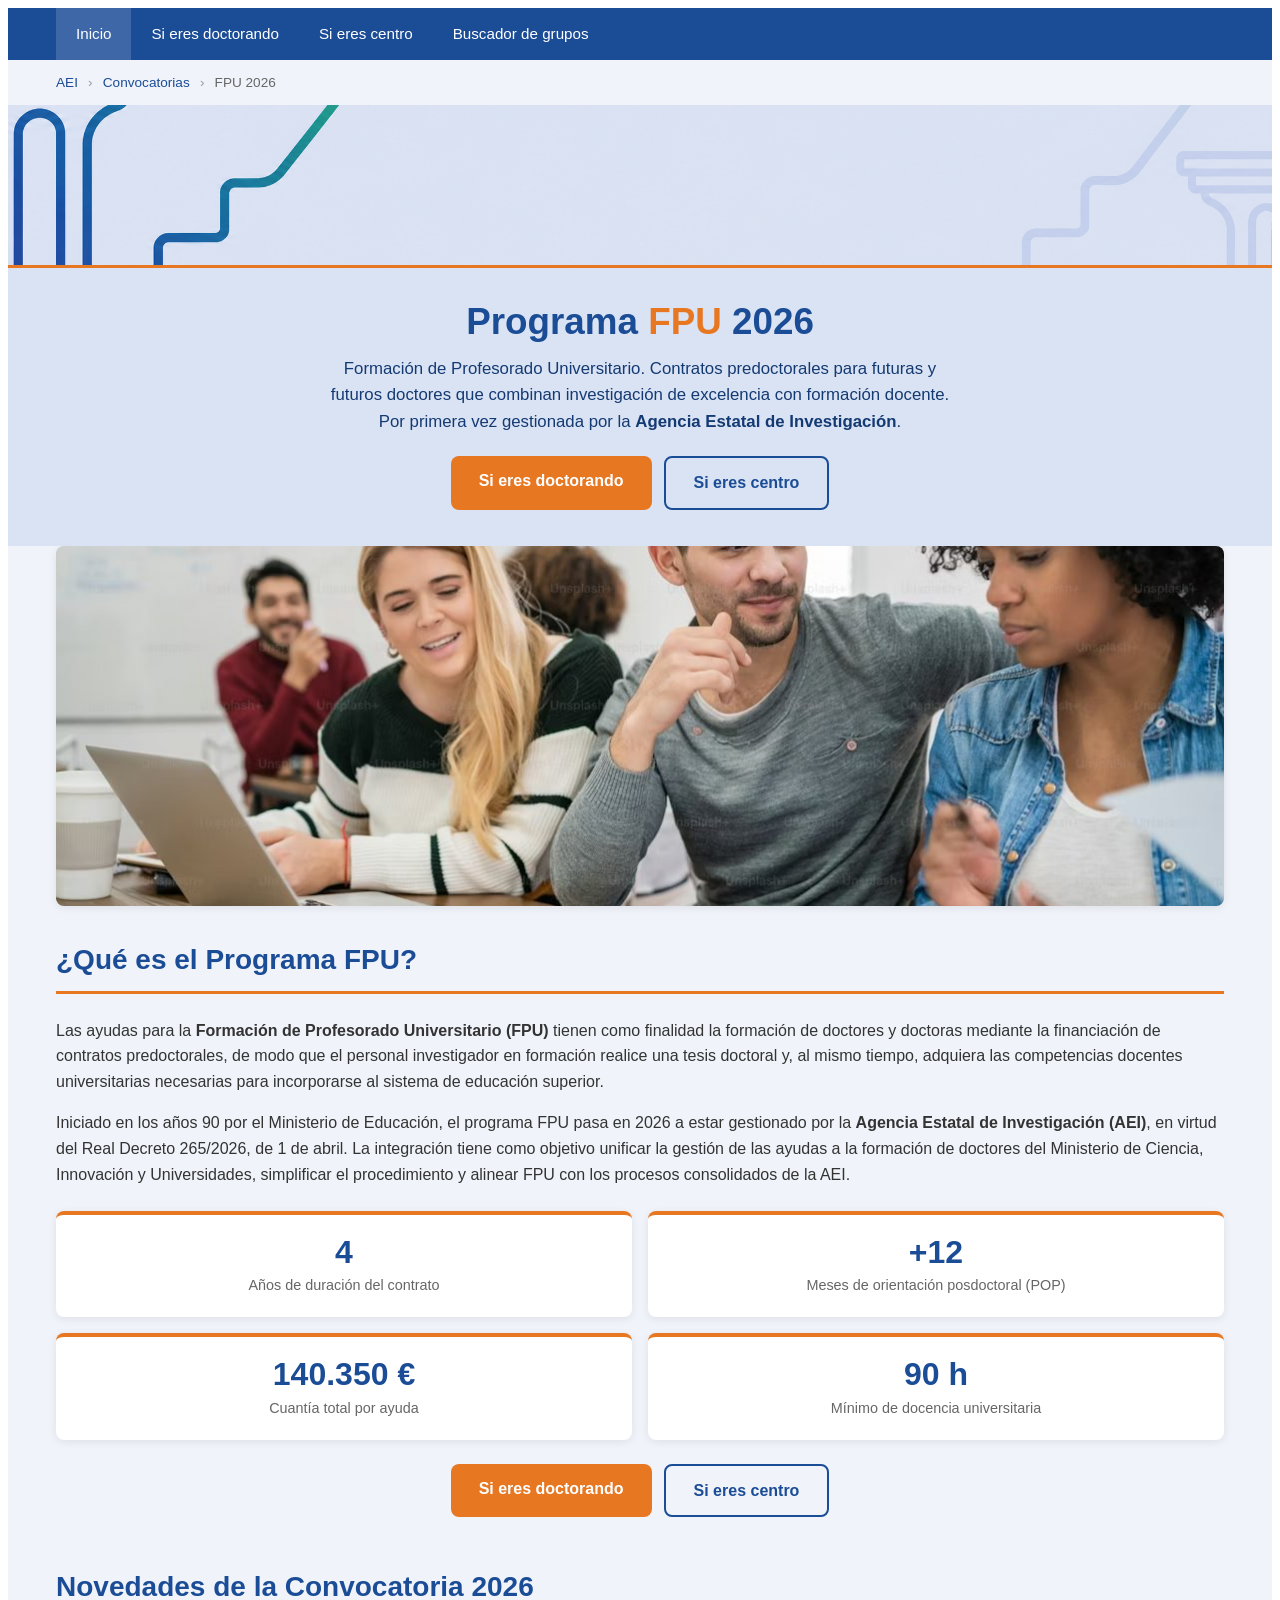
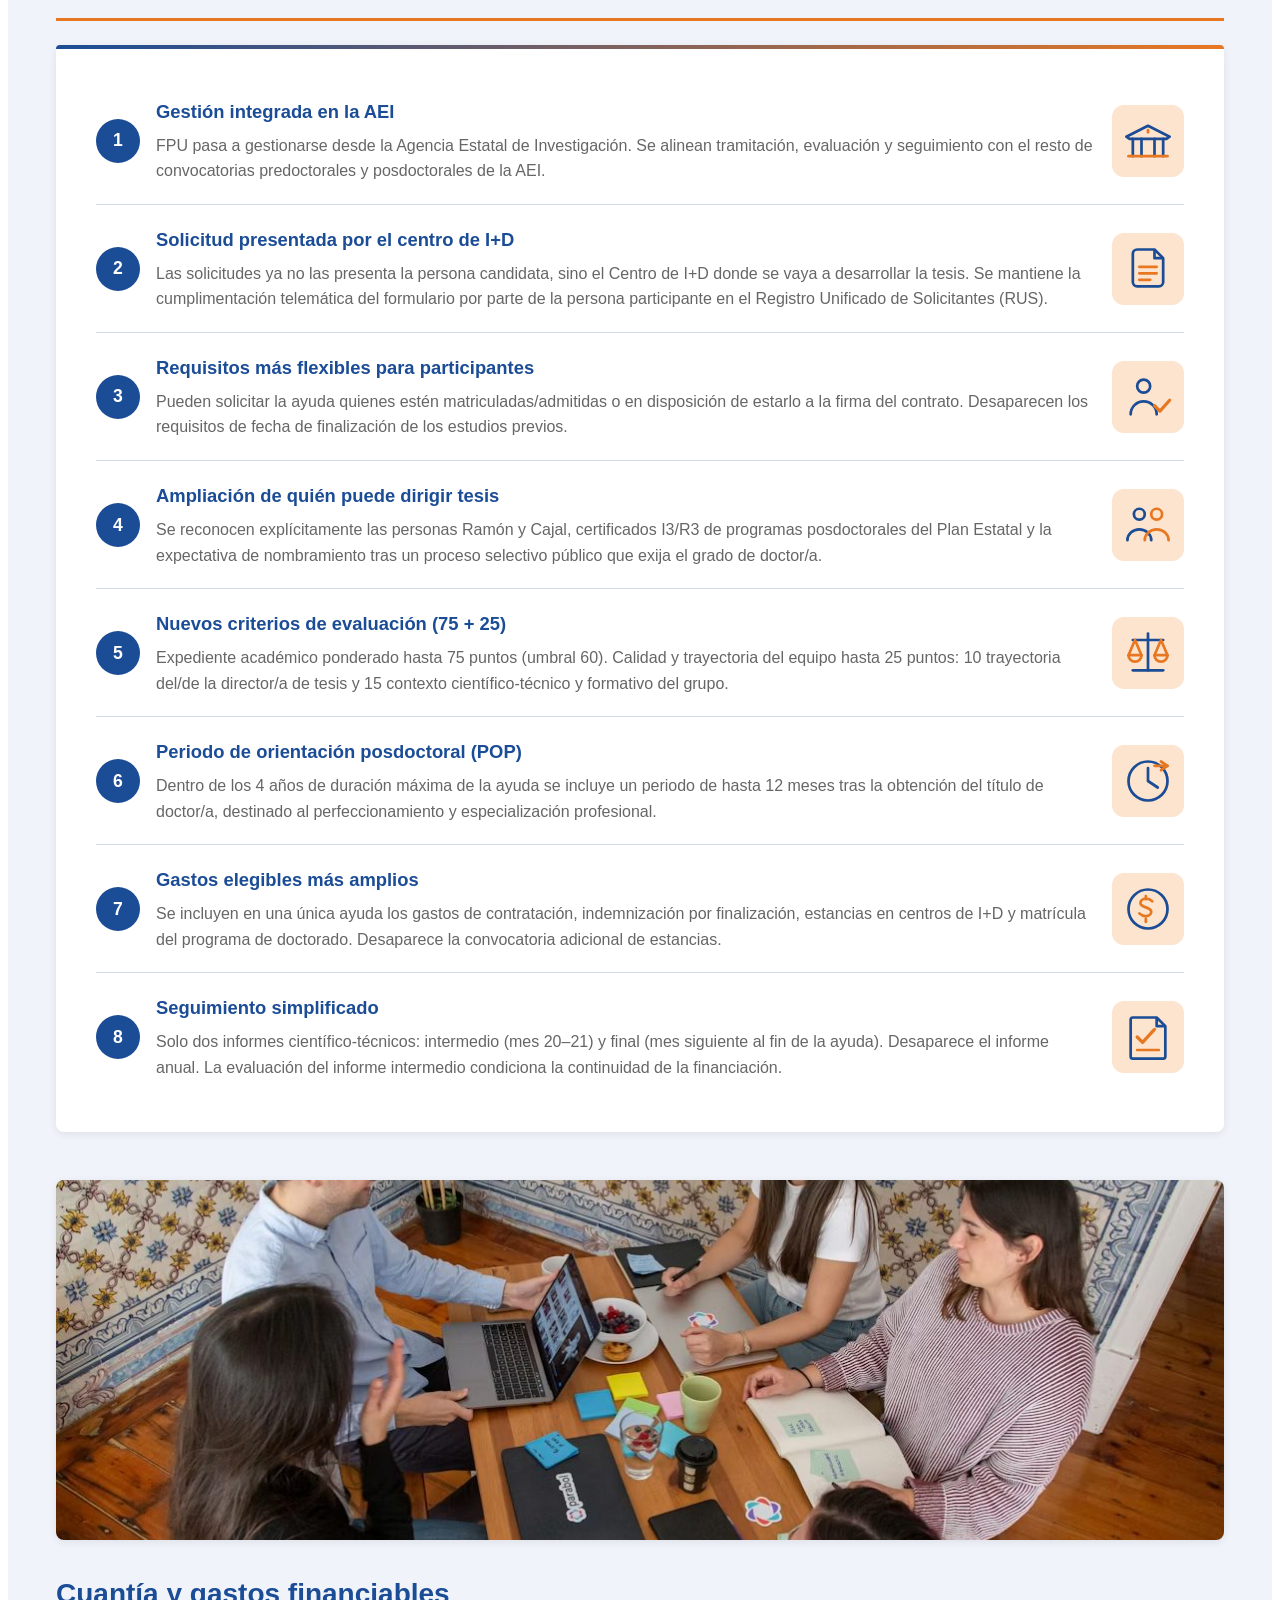
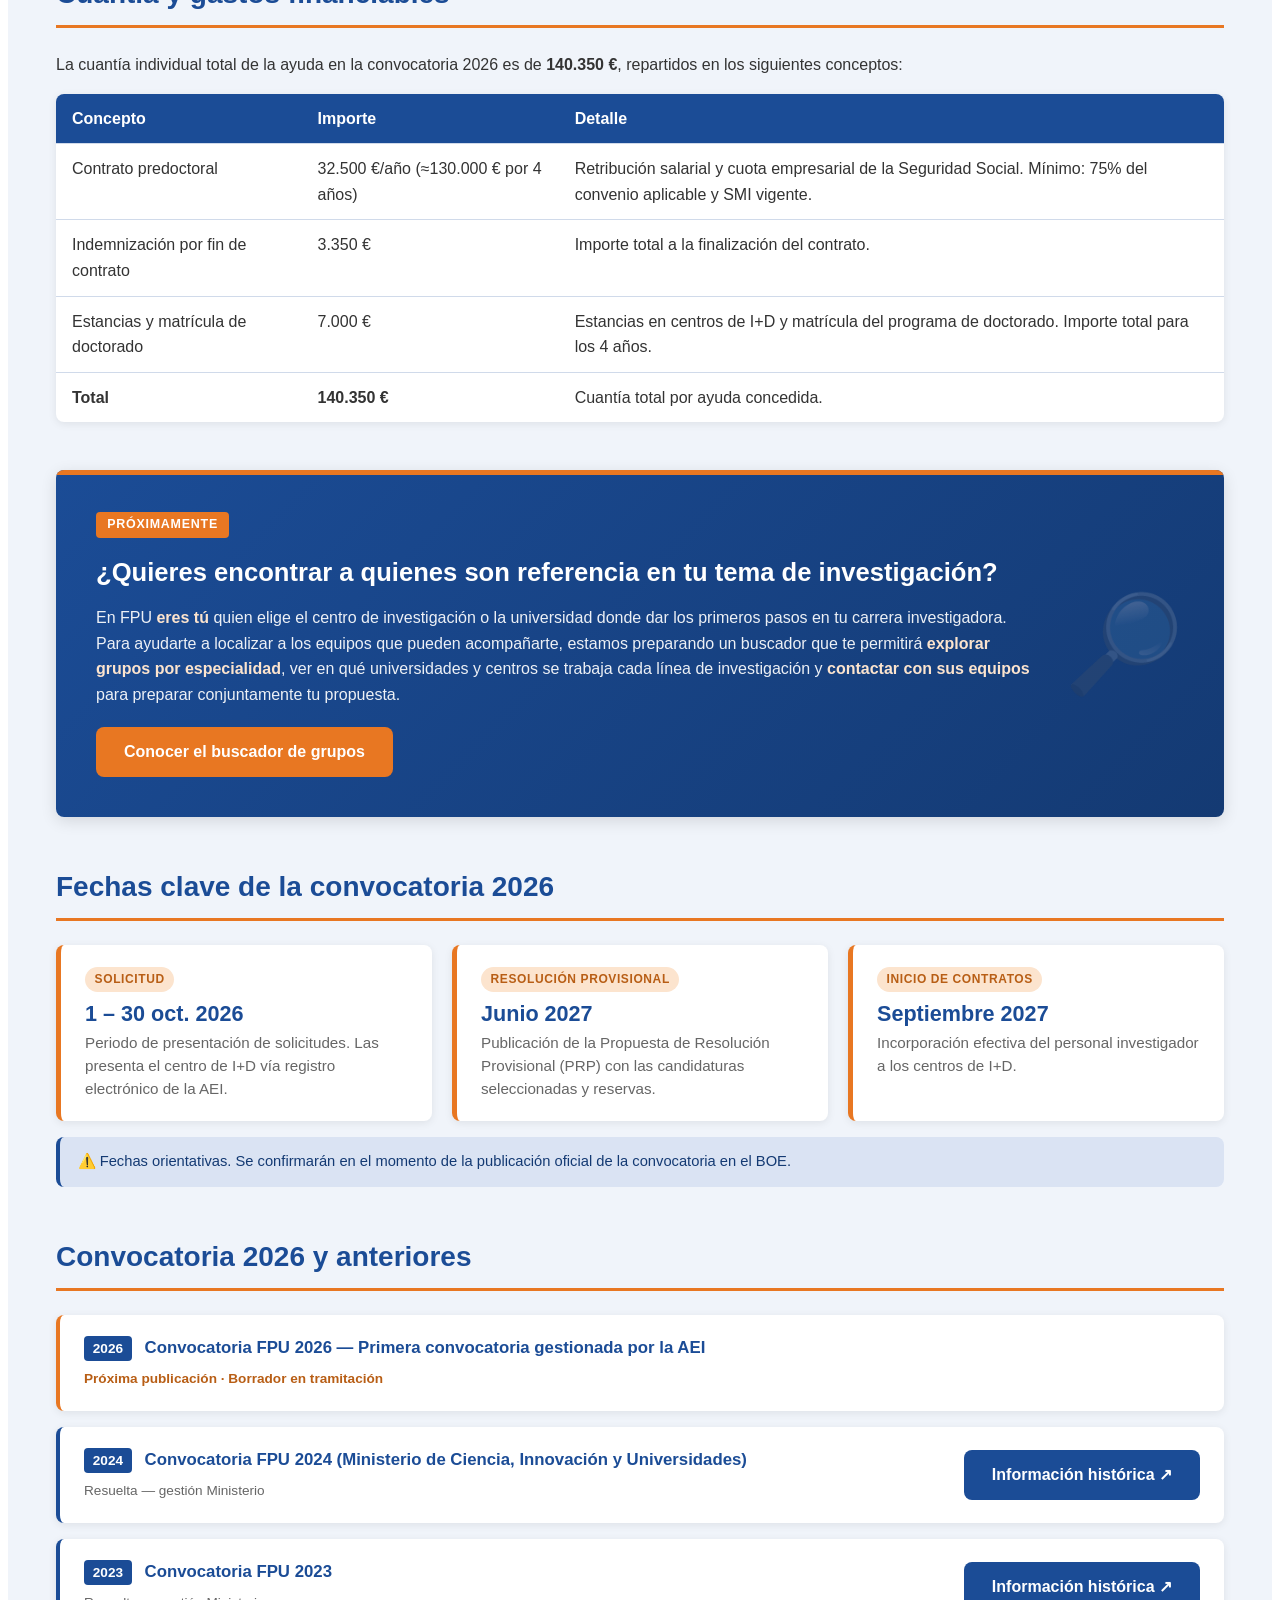
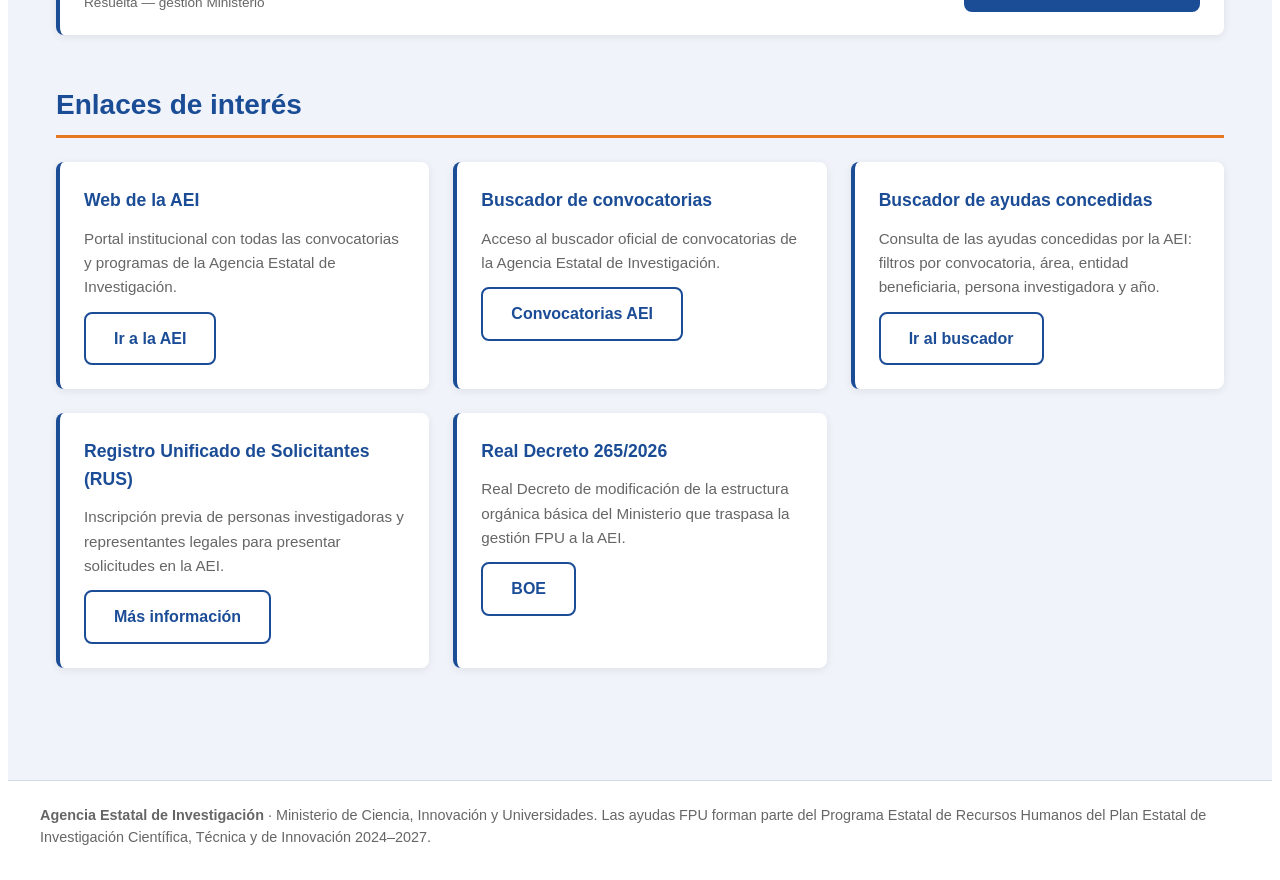
==== commit 4faa91e2: "Actualizacion 13/05/2026 11:31:29,58" ====
--- a/index.html
+++ b/index.html
@@ -1,972 +1,1038 @@
-<!DOCTYPE html>
-<html lang="es">
-<head>
-<meta charset="UTF-8">
-<meta name="viewport" content="width=device-width, initial-scale=1.0">
-<title>Inicio — Convocatoria FPU 2026 | Agencia Estatal de Investigación</title>
-<meta name="description" content="Convocatoria 2026 de ayudas para la Formación de Profesorado Universitario (FPU), gestionada por primera vez desde la Agencia Estatal de Investigación. Conoce las novedades, requisitos, plazos y criterios de evaluación.">
-</head>
-<body>
-<div class="fpu-page">
-
-<!-- ===== CSS:BEGIN (auto-sync from assets/styles.css) ===== -->
-<style>
-/* ==========================================================================
-   ESTILOS GLOBALES — Web Convocatoria FPU 2026 (AEI)
-   Paleta inspirada en la web RYC pero con acento verde para FPU
-   ========================================================================== */
-
-:root {
-  --aei-azul: #1b4c96;
-  --aei-azul-oscuro: #143a73;
-  --aei-azul-claro: #dae3f3;
-  --fpu-verde: #2db26a;
-  --fpu-verde-oscuro: #1f8a4f;
-  --fpu-verde-claro: #d6f0e2;
-  --fondo-claro: #f0f4fa;
-  --fondo-blanco: #ffffff;
-  --texto-principal: #333333;
-  --texto-secundario: #666666;
-  --texto-claro: #ffffff;
-  --borde-suave: #d0daea;
-  --sombra-suave: 0 2px 8px rgba(0, 0, 0, 0.08);
-  --sombra-media: 0 4px 16px rgba(0, 0, 0, 0.12);
-  --radio-borde: 8px;
-  --transicion: 0.3s ease;
-}
-
-/* --- Reset y base --- */
-:where(.fpu-page, .fpu-page *, .fpu-page *::before, .fpu-page *::after) {
-  box-sizing: border-box;
-}
-.fpu-page { scroll-behavior: smooth; }
-.fpu-page {
-  font-family: "Inter", -apple-system, BlinkMacSystemFont, "Segoe UI", Roboto, "Helvetica Neue", Arial, sans-serif;
-  font-feature-settings: "cv11", "ss01";
-  color: var(--texto-principal);
-  background-color: var(--fondo-claro);
-  line-height: 1.6;
-  margin: 0;
-  padding: 0;
-  -webkit-font-smoothing: antialiased;
-  -moz-osx-font-smoothing: grayscale;
-}
-:where(.fpu-page) img { max-width: 100%; height: auto; }
-:where(.fpu-page) a {
-  color: var(--aei-azul);
-  text-decoration: none;
-  transition: color var(--transicion);
-}
-:where(.fpu-page) a:hover {
-  color: var(--aei-azul-oscuro);
-  text-decoration: underline;
-}
-
-/* --- Navegación principal --- */
-.nav-principal { background: var(--aei-azul); }
-.nav-principal .container {
-  max-width: 1200px;
-  margin: 0 auto;
-  padding: 0 1rem;
-  display: flex;
-  align-items: center;
-  justify-content: space-between;
-}
-.nav-principal ul {
-  list-style: none; margin: 0; padding: 0;
-  display: flex; flex-wrap: wrap;
-}
-.nav-principal li a {
-  display: block;
-  color: var(--texto-claro);
-  padding: 0.85rem 1.25rem;
-  font-size: 0.95rem;
-  font-weight: 500;
-  transition: background var(--transicion);
-  white-space: nowrap;
-}
-.nav-principal li a:hover,
-.nav-principal li a.active {
-  background: rgba(255, 255, 255, 0.15);
-  text-decoration: none;
-}
-.nav-principal li a.nav-destacado {
-  background: var(--fpu-verde);
-  color: var(--texto-claro);
-  font-weight: 600;
-}
-.nav-principal li a.nav-destacado:hover {
-  background: var(--fpu-verde-oscuro);
-}
-.nav-toggle {
-  display: none;
-  background: none;
-  border: none;
-  color: var(--texto-claro);
-  font-size: 1.5rem;
-  cursor: pointer;
-  padding: 0.5rem;
-}
-
-/* --- Breadcrumb --- */
-.breadcrumb {
-  max-width: 1200px;
-  margin: 0 auto;
-  padding: 0.75rem 1rem;
-  font-size: 0.85rem;
-  color: var(--texto-secundario);
-}
-.breadcrumb a { color: var(--aei-azul); }
-.breadcrumb span { margin: 0 0.4rem; color: #999; }
-
-/* --- Contenido principal --- */
-.fpu-page main { max-width: 1200px; margin: 0 auto; padding: 0 1rem 2rem; }
-
-/* --- Secciones --- */
-.seccion { margin-bottom: 3rem; }
-.seccion-titulo {
-  font-size: 1.75rem;
-  color: var(--aei-azul);
-  margin-bottom: 1.5rem;
-  padding-bottom: 0.5rem;
-  border-bottom: 3px solid var(--fpu-verde);
-  font-weight: 700;
-}
-.seccion-subtitulo {
-  font-size: 1.25rem;
-  color: var(--aei-azul);
-  margin-bottom: 1rem;
-  font-weight: 600;
-}
-
-/* --- Tarjetas --- */
-.tarjetas-grid {
-  display: grid;
-  grid-template-columns: repeat(auto-fill, minmax(280px, 1fr));
-  gap: 1.5rem;
-}
-.tarjeta {
-  background: var(--fondo-blanco);
-  border-radius: var(--radio-borde);
-  box-shadow: var(--sombra-suave);
-  padding: 1.5rem;
-  transition: box-shadow var(--transicion), transform var(--transicion);
-  border-left: 4px solid var(--aei-azul);
-}
-.tarjeta:hover {
-  box-shadow: var(--sombra-media);
-  transform: translateY(-2px);
-}
-.tarjeta h3 {
-  color: var(--aei-azul);
-  font-size: 1.1rem;
-  margin: 0 0 0.75rem;
-}
-.tarjeta p { color: var(--texto-secundario); font-size: 0.95rem; margin: 0 0 0.75rem; }
-
-/* --- Botones --- */
-.btn-aei, .btn-fpu, .btn-fpu-outline {
-  display: inline-block;
-  padding: 0.75rem 1.75rem;
-  border-radius: var(--radio-borde);
-  font-weight: 600;
-  font-size: 1rem;
-  border: none;
-  cursor: pointer;
-  transition: background var(--transicion), color var(--transicion), transform var(--transicion);
-}
-.btn-aei { background: var(--aei-azul); color: var(--texto-claro); }
-.btn-aei:hover { background: var(--aei-azul-oscuro); color: var(--texto-claro); text-decoration: none; }
-.btn-fpu { background: var(--fpu-verde); color: var(--texto-claro); }
-.btn-fpu:hover { background: var(--fpu-verde-oscuro); color: var(--texto-claro); text-decoration: none; }
-.btn-fpu-outline {
-  background: transparent;
-  color: var(--aei-azul);
-  border: 2px solid var(--aei-azul);
-}
-.btn-fpu-outline:hover {
-  background: var(--aei-azul);
-  color: var(--texto-claro);
-  text-decoration: none;
-}
-
-/* --- Hero / Banner: franja decorativa arriba, texto sobre fondo limpio abajo --- */
-.hero {
-  background: var(--aei-azul-claro);
-  color: var(--texto-principal);
-  padding: 0;
-  position: relative;
-  overflow: hidden;
-}
-.hero-banner {
-  width: 100%;
-  height: 200px;
-  background: url('assets/banner-fpu.png') center / cover no-repeat;
-  border-bottom: 4px solid var(--fpu-verde);
-}
-.hero .container {
-  max-width: 900px;
-  margin: 0 auto;
-  padding: 2.5rem 1.5rem 3rem;
-  text-align: center;
-}
-.hero-eyebrow {
-  display: inline-block;
-  background: var(--fpu-verde-claro);
-  color: var(--fpu-verde-oscuro);
-  border: 1px solid var(--fpu-verde);
-  padding: 0.3rem 0.8rem;
-  border-radius: 999px;
-  font-size: 0.78rem;
-  font-weight: 700;
-  letter-spacing: 0.06em;
-  text-transform: uppercase;
-  margin-bottom: 1.1rem;
-}
-.hero-texto h1 {
-  font-size: clamp(1.85rem, 4.5vw, 2.85rem);
-  font-weight: 800;
-  line-height: 1.15;
-  margin: 0 0 0.85rem;
-  color: var(--aei-azul);
-  letter-spacing: -0.01em;
-}
-.hero-texto h1 span {
-  color: var(--fpu-verde-oscuro);
-  position: relative;
-  white-space: nowrap;
-}
-.hero-texto h1 span::after {
-  content: "";
-  position: absolute;
-  bottom: -0.1em;
-  left: 0;
-  right: 0;
-  height: 4px;
-  background: var(--fpu-verde);
-  border-radius: 2px;
-  opacity: 0.5;
-}
-.hero-texto p {
-  font-size: 1.1rem;
-  color: var(--texto-principal);
-  margin: 0 auto 1.5rem;
-  line-height: 1.65;
-  max-width: 700px;
-}
-.hero-botones {
-  display: flex;
-  gap: 0.85rem;
-  flex-wrap: wrap;
-  justify-content: center;
-  margin-bottom: 1.5rem;
-}
-.hero-mini-stats {
-  margin-top: 1.25rem;
-  display: flex;
-  justify-content: center;
-  flex-wrap: wrap;
-  gap: 0.4rem 0.85rem;
-  font-size: 0.92rem;
-  color: var(--texto-secundario);
-}
-.hero-mini-stats strong { color: var(--aei-azul); font-weight: 700; }
-.hero-mini-stats .sep { color: var(--fpu-verde); }
-@media (max-width: 600px) {
-  .hero-banner { height: 130px; }
-  .hero .container { padding: 1.75rem 1rem 2rem; }
-}
-
-/* --- Datos clave (cuadrícula 2×2 por defecto) --- */
-.datos-clave {
-  display: grid;
-  grid-template-columns: repeat(2, 1fr);
-  gap: 1rem;
-  margin: 1.5rem 0;
-}
-.dato-item {
-  background: var(--fondo-blanco);
-  border-radius: var(--radio-borde);
-  padding: 1.25rem;
-  text-align: center;
-  box-shadow: var(--sombra-suave);
-  border-top: 4px solid var(--fpu-verde);
-}
-.dato-numero {
-  font-size: 2rem;
-  font-weight: 800;
-  color: var(--aei-azul);
-  line-height: 1.1;
-}
-.dato-label {
-  color: var(--texto-secundario);
-  font-size: 0.9rem;
-  margin-top: 0.25rem;
-}
-
-/* --- Novedades destacadas (lista) --- */
-.novedades-destacadas {
-  background: var(--fondo-blanco);
-  border-radius: var(--radio-borde);
-  padding: 2rem 2.5rem;
-  box-shadow: var(--sombra-suave);
-  position: relative;
-}
-.novedades-destacadas::before {
-  content: "";
-  position: absolute;
-  top: 0; left: 0; right: 0;
-  height: 4px;
-  background: linear-gradient(90deg, var(--aei-azul), var(--fpu-verde));
-  border-radius: var(--radio-borde) var(--radio-borde) 0 0;
-}
-.novedad-item {
-  display: flex;
-  gap: 1rem;
-  padding: 1.25rem 0;
-  border-bottom: 1px solid var(--borde-suave);
-  align-items: flex-start;
-}
-.novedad-item:last-child { border-bottom: none; }
-.novedad-icono {
-  flex-shrink: 0;
-  width: 44px;
-  height: 44px;
-  border-radius: 50%;
-  background: var(--aei-azul);
-  color: var(--texto-claro);
-  display: flex;
-  align-items: center;
-  justify-content: center;
-  font-weight: 700;
-  font-size: 1.1rem;
-}
-.novedad-texto h3 {
-  color: var(--aei-azul);
-  font-size: 1.15rem;
-  margin: 0 0 0.4rem;
-}
-.novedad-texto p { margin: 0; color: var(--texto-secundario); }
-
-/* --- CTA destacada: buscador de grupos / personas expertas --- */
-.cta-buscador {
-  display: grid;
-  grid-template-columns: 1fr auto;
-  gap: 2rem;
-  align-items: center;
-  background: linear-gradient(135deg, var(--aei-azul) 0%, var(--aei-azul-oscuro) 100%);
-  color: var(--texto-claro);
-  border-radius: var(--radio-borde);
-  padding: 2.5rem 2.5rem;
-  box-shadow: var(--sombra-media);
-  position: relative;
-  overflow: hidden;
-}
-.cta-buscador::after {
-  content: "";
-  position: absolute;
-  top: 0; left: 0; right: 0;
-  height: 5px;
-  background: var(--fpu-verde);
-}
-.cta-buscador-tag {
-  display: inline-block;
-  background: var(--fpu-verde);
-  color: var(--texto-claro);
-  padding: 0.2rem 0.7rem;
-  border-radius: 4px;
-  font-size: 0.78rem;
-  font-weight: 700;
-  letter-spacing: 0.06em;
-  text-transform: uppercase;
-  margin-bottom: 0.85rem;
-}
-.cta-buscador h2 {
-  margin: 0 0 0.75rem;
-  font-size: 1.6rem;
-  color: var(--texto-claro);
-  font-weight: 700;
-}
-.cta-buscador p {
-  margin: 0 0 0.85rem;
-  color: rgba(255, 255, 255, 0.92);
-  line-height: 1.6;
-}
-.cta-buscador p:last-of-type { margin-bottom: 1.25rem; }
-.cta-buscador strong { color: var(--fpu-verde-claro); font-weight: 700; }
-.cta-buscador .btn-fpu {
-  background: var(--fpu-verde);
-  color: var(--texto-claro);
-}
-.cta-buscador .btn-fpu:hover { background: var(--fpu-verde-oscuro); }
-.cta-buscador-icono {
-  font-size: 6rem;
-  line-height: 1;
-  color: rgba(255, 255, 255, 0.18);
-  user-select: none;
-}
-@media (max-width: 768px) {
-  .cta-buscador { grid-template-columns: 1fr; padding: 1.75rem; }
-  .cta-buscador h2 { font-size: 1.3rem; }
-  .cta-buscador-icono { font-size: 4rem; text-align: center; }
-}
-
-/* --- Aviso "Próximamente" (página buscador-grupos) --- */
-.aviso-proximamente {
-  background: var(--fondo-blanco);
-  border-left: 5px solid var(--fpu-verde);
-  border-radius: var(--radio-borde);
-  padding: 1.75rem 2rem;
-  box-shadow: var(--sombra-suave);
-}
-.aviso-proximamente h2 {
-  color: var(--aei-azul);
-  margin: 0 0 0.5rem;
-  font-size: 1.4rem;
-}
-.aviso-proximamente p { margin: 0 0 0.75rem; }
-.aviso-proximamente p:last-child { margin-bottom: 0; }
-.aviso-tag {
-  display: inline-block;
-  background: var(--fpu-verde);
-  color: var(--texto-claro);
-  padding: 0.18rem 0.65rem;
-  border-radius: 4px;
-  font-size: 0.78rem;
-  font-weight: 700;
-  letter-spacing: 0.06em;
-  text-transform: uppercase;
-  margin-bottom: 0.6rem;
-}
-
-/* --- Tarjeta de convocatoria --- */
-.convocatoria-card {
-  background: var(--fondo-blanco);
-  border-radius: var(--radio-borde);
-  box-shadow: var(--sombra-suave);
-  padding: 1.25rem 1.5rem;
-  margin-bottom: 1rem;
-  display: flex;
-  align-items: center;
-  justify-content: space-between;
-  gap: 1rem;
-  border-left: 4px solid var(--aei-azul);
-  flex-wrap: wrap;
-}
-.convocatoria-card.vigente { border-left-color: var(--fpu-verde); }
-.convocatoria-info h3 { margin: 0; font-size: 1.05rem; color: var(--aei-azul); }
-.convocatoria-info .anio {
-  display: inline-block;
-  background: var(--aei-azul);
-  color: var(--texto-claro);
-  padding: 0.1rem 0.55rem;
-  border-radius: 4px;
-  font-size: 0.85rem;
-  margin-right: 0.5rem;
-}
-.convocatoria-info .estado {
-  display: inline-block;
-  margin-top: 0.4rem;
-  font-size: 0.85rem;
-  color: var(--texto-secundario);
-}
-.convocatoria-info .estado.abierta { color: var(--fpu-verde-oscuro); font-weight: 600; }
-
-/* --- Sección con imagen --- */
-.seccion-con-imagen {
-  display: grid;
-  grid-template-columns: 1.4fr 1fr;
-  gap: 2rem;
-  align-items: center;
-}
-.seccion-imagen {
-  width: 100%;
-  border-radius: var(--radio-borde);
-  box-shadow: var(--sombra-suave);
-}
-
-/* --- Placeholder de imagen pendiente (mientras decidimos la foto definitiva) --- */
-.placeholder-imagen {
-  margin: 0;
-  width: 100%;
-  min-height: 220px;
-  display: flex;
-  flex-direction: column;
-  align-items: center;
-  justify-content: center;
-  text-align: center;
-  border-radius: var(--radio-borde);
-  background: repeating-linear-gradient(
-    45deg,
-    var(--aei-azul-claro),
-    var(--aei-azul-claro) 14px,
-    #c8d6ee 14px,
-    #c8d6ee 28px
-  );
-  color: var(--aei-azul-oscuro);
-  font-size: 0.95rem;
-  font-style: italic;
-  padding: 1.5rem;
-  border: 2px dashed var(--aei-azul);
-}
-.placeholder-imagen .ph-icon { font-size: 2rem; margin-bottom: 0.5rem; }
-.placeholder-imagen figcaption { color: var(--aei-azul-oscuro); }
-
-/* Variante en banda ancha (para secciones full-width) */
-.placeholder-imagen.ancha { min-height: 180px; }
-
-/* --- Tabla simple --- */
-.tabla-simple {
-  width: 100%;
-  border-collapse: collapse;
-  background: var(--fondo-blanco);
-  box-shadow: var(--sombra-suave);
-  border-radius: var(--radio-borde);
-  overflow: hidden;
-}
-.tabla-simple th, .tabla-simple td {
-  padding: 0.75rem 1rem;
-  text-align: left;
-  border-bottom: 1px solid var(--borde-suave);
-  vertical-align: top;
-}
-.tabla-simple thead {
-  background: var(--aei-azul);
-  color: var(--texto-claro);
-}
-.tabla-simple tbody tr:hover { background: var(--fondo-claro); }
-.tabla-simple tbody tr:last-child td { border-bottom: none; }
-
-/* --- Acordeón (FAQ / detalles) --- */
-.acordeon-item {
-  background: var(--fondo-blanco);
-  border-radius: var(--radio-borde);
-  box-shadow: var(--sombra-suave);
-  margin-bottom: 0.75rem;
-  overflow: hidden;
-}
-.acordeon-header {
-  width: 100%;
-  text-align: left;
-  background: none;
-  border: none;
-  padding: 1rem 1.25rem;
-  font-size: 1.05rem;
-  font-weight: 600;
-  color: var(--aei-azul);
-  cursor: pointer;
-  display: flex;
-  justify-content: space-between;
-  align-items: center;
-  gap: 1rem;
-}
-.acordeon-header::after {
-  content: "+";
-  font-size: 1.5rem;
-  color: var(--fpu-verde);
-  transition: transform var(--transicion);
-}
-.acordeon-header.activo::after { content: "−"; }
-.acordeon-contenido {
-  display: none;
-  padding: 0 1.25rem 1.25rem;
-  color: var(--texto-principal);
-  border-top: 1px solid var(--borde-suave);
-}
-.acordeon-contenido.activo { display: block; }
-
-/* --- Banner cofinanciación / footer --- */
-.banner-cofinanciacion {
-  background: var(--fondo-blanco);
-  border-top: 1px solid var(--borde-suave);
-  margin-top: 2rem;
-  padding: 1.5rem 1rem;
-}
-.
-</style>
-<!-- ===== CSS:END ===== -->
-
-<!-- ===== NAVEGACIÓN ===== -->
-  <nav aria-label="Navegación principal" class="nav-principal">
-    <div class="container">
-      <button aria-expanded="false" aria-label="Abrir menú" class="nav-toggle">☰</button>
-      <ul id="nav-menu">
-        <li><a class="active" href="index.html">Inicio FPU</a></li>
-        <li><a href="novedades-2026.html">Novedades 2026</a></li>
-        <li><a href="convocatoria.html">Convocatoria</a></li>
-        <li><a href="areas-tematicas.html">Áreas temáticas</a></li>
-        <li><a href="buscador-grupos.html">Buscador de grupos</a></li>
-        <li><a class="nav-destacado" href="novedades-2026.html">Novedades 2026</a></li>
-      </ul>
-    </div>
-  </nav>
-
-  <!-- ===== BREADCRUMB ===== -->
-  <div aria-label="Ruta de navegación" class="breadcrumb">
-    <a href="https://www.aei.gob.es/" target="_blank" rel="noopener">AEI</a>
-    <span>›</span>
-    <a href="#">Convocatorias</a>
-    <span>›</span>
-    FPU 2026
-  </div>
-
-  <!-- ===== HERO / BANNER ===== -->
-  <section class="hero">
-    <div class="hero-banner" aria-hidden="true"></div>
-    <div class="container">
-      <div class="hero-texto">
-        <span class="hero-eyebrow">Convocatoria 2026 · Primera AEI</span>
-        <h1>Empieza tu carrera investigadora con <span>FPU</span></h1>
-        <p>Cuatro años de contrato predoctoral, formación docente y un periodo de orientación posdoctoral. <strong>Tú eliges</strong> la universidad o el centro de I+D donde dar tus primeros pasos en la investigación.</p>
-        <div class="hero-botones">
-          <a class="btn-fpu" href="convocatoria.html">Cómo participar</a>
-          <a class="btn-fpu-outline" href="novedades-2026.html">Ver novedades 2026 →</a>
-        </div>
-        <div class="hero-mini-stats">
-          <span><strong>140.350 €</strong> por ayuda</span>
-          <span class="sep">●</span>
-          <span><strong>4 años</strong> de contrato</span>
-          <span class="sep">●</span>
-          <span><strong>+12 meses</strong> POP</span>
-          <span class="sep">●</span>
-          <span><strong>50+</strong> subáreas AEI</span>
-        </div>
-      </div>
-    </div>
-  </section>
-
-  <!-- ===== CINTA DE STATS RÁPIDOS ===== -->
-  <section class="cinta-stats" aria-label="Datos clave de la convocatoria">
-    <div class="container">
-      <div class="cinta-stat"><span class="num">4 años</span><span class="lab">Duración del contrato</span></div>
-      <div class="cinta-stat"><span class="num">+12 meses</span><span class="lab">Orientación posdoctoral</span></div>
-      <div class="cinta-stat"><span class="num">140.350 €</span><span class="lab">Cuantía total</span></div>
-      <div class="cinta-stat"><span class="num">90 h</span><span class="lab">Mínimo docencia</span></div>
-    </div>
-  </section>
-
-  <main>
-
-    <!-- ===== ¿POR QUÉ FPU? ===== -->
-    <section class="seccion">
-      <h2 class="seccion-titulo">¿Por qué hacer una FPU?</h2>
-      <div class="razones-grid">
-        <div class="razon">
-          <div class="razon-icono"><img src="assets/ilustraciones/contrato.svg" alt=""></div>
-          <h3>Contrato laboral predoctoral</h3>
-          <p>Cuatro años de contrato indefinido predoctoral con salario, cotización a la Seguridad Social e indemnización al final.</p>
-        </div>
-        <div class="razon">
-          <div class="razon-icono"><img src="assets/ilustraciones/universidad.svg" alt=""></div>
-          <h3>Tú eliges dónde investigar</h3>
-          <p>Universidad o centro de I+D. Decide con quién quieres trabajar y prepara la candidatura conjuntamente con tu grupo.</p>
-        </div>
-        <div class="razon">
-          <div class="razon-icono"><img src="assets/ilustraciones/birrete.svg" alt=""></div>
-          <h3>Formación docente real</h3>
-          <p>Mínimo 90 h de colaboración docente universitaria durante el contrato. Sales con experiencia investigadora y docente.</p>
-        </div>
-        <div class="razon">
-          <div class="razon-icono"><img src="assets/ilustraciones/globo.svg" alt=""></div>
-          <h3>Estancias internacionales</h3>
-          <p>Gastos de estancias en centros de I+D ya incluidos en la ayuda. Salir fuera ya no necesita una convocatoria aparte.</p>
-        </div>
-        <div class="razon">
-          <div class="razon-icono"><img src="assets/ilustraciones/lab.svg" alt=""></div>
-          <h3>Orientación posdoctoral (POP)</h3>
-          <p>Hasta 12 meses adicionales tras la tesis para perfeccionamiento profesional, sin tener que cambiar de programa.</p>
-        </div>
-        <div class="razon">
-          <div class="razon-icono"><img src="assets/ilustraciones/moneda.svg" alt=""></div>
-          <h3>140.350 € de financiación</h3>
-          <p>Sueldo + indemnización + estancias + matrícula del doctorado. Todo en una única ayuda.</p>
-        </div>
-      </div>
-    </section>
-
-    <!-- ===== TU CAMINO CON FPU ===== -->
-    <section class="seccion">
-      <h2 class="seccion-titulo">Tu camino con FPU</h2>
-      <div class="timeline-fpu">
-        <div class="timeline-item">
-          <div class="timeline-marker">0</div>
-          <h3>Antes de solicitar</h3>
-          <p>Identificas el grupo de investigación con el que quieres trabajar (te ayudará el <a href="buscador-grupos.html">buscador de grupos</a> cuando esté disponible). Te acreditas en el Registro Unificado de Solicitantes (RUS).</p>
-        </div>
-        <div class="timeline-item">
-          <div class="timeline-marker">1</div>
-          <h3>Año 1 — Arranque</h3>
-          <p>Incorporación al centro y matrícula en el programa de doctorado. Empiezan las tareas docentes y el plan de tesis.</p>
-        </div>
-        <div class="timeline-item">
-          <div class="timeline-marker">2</div>
-          <h3>Año 2 — Consolidación</h3>
-          <p>Avance en la tesis. Primer informe de seguimiento entre los meses 20 y 21 (clave para la continuidad).</p>
-        </div>
-        <div class="timeline-item">
-          <div class="timeline-marker">3</div>
-          <h3>Año 3 — Producción científica y estancia</h3>
-          <p>Publicaciones, congresos y, si encaja, estancia internacional. Las tareas docentes ya están integradas en tu rutina.</p>
-        </div>
-        <div class="timeline-item">
-          <div class="timeline-marker">4</div>
-          <h3>Año 4 — Tesis + POP</h3>
-          <p>Lectura de la tesis. Empieza el periodo de orientación posdoctoral (hasta 12 meses dentro de la ayuda) para definir tu siguiente paso.</p>
-        </div>
-      </div>
-    </section>
-
-    <!-- ===== ¿QUÉ ES FPU? ===== -->
-    <section class="seccion">
-      <h2 class="seccion-titulo">¿Qué es el Programa FPU?</h2>
-      <p>Las ayudas para la <strong>Formación de Profesorado Universitario (FPU)</strong> financian contratos predoctorales para que el personal investigador en formación realice una tesis doctoral y, a la vez, adquiera las competencias docentes universitarias necesarias para incorporarse al sistema de educación superior.</p>
-      <p>Iniciado en los años 90 por el Ministerio de Educación, en <strong>2026 el programa pasa a estar gestionado por la Agencia Estatal de Investigación (AEI)</strong>, en virtud del Real Decreto 265/2026 de 1 de abril. El objetivo: unificar la gestión de las ayudas a la formación de doctores, simplificar el procedimiento y alinear FPU con los procesos consolidados de la AEI.</p>
-      <a class="btn-aei mt-2" href="convocatoria.html">Ver detalles de la convocatoria</a>
-    </section>
-
-    <!-- ===== NOVEDADES DESTACADAS ===== -->
-    <section class="seccion">
-      <h2 class="seccion-titulo">Novedades de la Convocatoria 2026</h2>
-      <div class="novedades-destacadas">
-        <div class="novedad-item">
-          <div class="novedad-icono">1</div>
-          <div class="novedad-texto">
-            <h3>Gestión integrada en la AEI</h3>
-            <p>FPU pasa a gestionarse desde la Agencia Estatal de Investigación. Se alinean tramitación, evaluación y seguimiento con el resto de convocatorias predoctorales y posdoctorales de la AEI.</p>
-          </div>
-        </div>
-        <div class="novedad-item">
-          <div class="novedad-icono">2</div>
-          <div class="novedad-texto">
-            <h3>Solicitud presentada por el centro de I+D</h3>
-            <p>Las solicitudes ya no las presenta la persona candidata, sino el Centro de I+D donde se vaya a desarrollar la tesis. Se mantiene la cumplimentación telemática del formulario por parte de la persona participante en el Registro Unificado de Solicitantes (RUS).</p>
-          </div>
-        </div>
-        <div class="novedad-item">
-          <div class="novedad-icono">3</div>
-          <div class="novedad-texto">
-            <h3>Requisitos más flexibles para participantes</h3>
-            <p>Pueden solicitar la ayuda quienes estén matriculadas/admitidas o en disposición de estarlo a la firma del contrato. Desaparecen los requisitos de fecha de finalización de los estudios previos.</p>
-          </div>
-        </div>
-        <div class="novedad-item">
-          <div class="novedad-icono">4</div>
-          <div class="novedad-texto">
-            <h3>Ampliación de quién puede dirigir tesis</h3>
-            <p>Se reconocen explícitamente las personas Ramón y Cajal, certificados I3/R3 de programas posdoctorales del Plan Estatal y la expectativa de nombramiento tras un proceso selectivo público que exija el grado de doctor/a.</p>
-          </div>
-        </div>
-        <div class="novedad-item">
-          <div class="novedad-icono">5</div>
-          <div class="novedad-texto">
-            <h3>Nuevos criterios de evaluación (75 + 25)</h3>
-            <p>Expediente académico ponderado hasta 75 puntos (umbral 60). Calidad y trayectoria del equipo hasta 25 puntos: 10 trayectoria del/de la director/a de tesis y 15 contexto científico-técnico y formativo del grupo.</p>
-          </div>
-        </div>
-        <div class="novedad-item">
-          <div class="novedad-icono">6</div>
-          <div class="novedad-texto">
-            <h3>Periodo de orientación posdoctoral (POP)</h3>
-            <p>Dentro de los 4 años de duración máxima de la ayuda se incluye un periodo de hasta 12 meses tras la obtención del título de doctor/a, destinado al perfeccionamiento y especialización profesional.</p>
-          </div>
-        </div>
-        <div class="novedad-item">
-          <div class="novedad-icono">7</div>
-          <div class="novedad-texto">
-            <h3>Gastos elegibles más amplios</h3>
-            <p>Se incluyen en una única ayuda los gastos de contratación, indemnización por finalización, estancias en centros de I+D y matrícula del programa de doctorado. Desaparece la convocatoria adicional de estancias.</p>
-          </div>
-        </div>
-        <div class="novedad-item">
-          <div class="novedad-icono">8</div>
-          <div class="novedad-texto">
-            <h3>Seguimiento simplificado</h3>
-            <p>Solo dos informes científico-técnicos: intermedio (mes 20–21) y final (mes siguiente al fin de la ayuda). Desaparece el informe anual. La evaluación del informe intermedio condiciona la continuidad de la financiación.</p>
-          </div>
-        </div>
-      </div>
-      <div class="mt-3 text-center">
-        <a class="btn-aei" href="novedades-2026.html">Ver todas las novedades en detalle</a>
-      </div>
-    </section>
-
-    <!-- ===== CUANTÍA Y GASTOS ===== -->
-    <section class="seccion">
-      <h2 class="seccion-titulo">Cuantía y gastos financiables</h2>
-      <p>La cuantía individual total de la ayuda en la convocatoria 2026 es de <strong>140.350&nbsp;€</strong>, repartidos en los siguientes conceptos:</p>
-      <table class="tabla-simple">
-        <thead>
-          <tr><th>Concepto</th><th>Importe</th><th>Detalle</th></tr>
-        </thead>
-        <tbody>
-          <tr>
-            <td>Contrato predoctoral</td>
-            <td>32.500&nbsp;€/año (≈130.000&nbsp;€ por 4 años)</td>
-            <td>Retribución salarial y cuota empresarial de la Seguridad Social. Mínimo: 75% del convenio aplicable y SMI vigente.</td>
-          </tr>
-          <tr>
-            <td>Indemnización por fin de contrato</td>
-            <td>3.350&nbsp;€</td>
-            <td>Importe total a la finalización del contrato.</td>
-          </tr>
-          <tr>
-            <td>Estancias y matrícula de doctorado</td>
-            <td>7.000&nbsp;€</td>
-            <td>Estancias en centros de I+D y matrícula del programa de doctorado. Importe total para los 4 años.</td>
-          </tr>
-          <tr>
-            <td><strong>Total</strong></td>
-            <td><strong>140.350&nbsp;€</strong></td>
-            <td>Cuantía total por ayuda concedida.</td>
-          </tr>
-        </tbody>
-      </table>
-    </section>
-
-    <!-- ===== CTA: BUSCADOR DE GRUPOS / EXPERTOS ===== -->
-    <section class="seccion">
-      <div class="cta-buscador">
-        <div class="cta-buscador-texto">
-          <span class="cta-buscador-tag">Próximamente</span>
-          <h2>¿Quieres encontrar a quienes son referencia en tu tema de investigación?</h2>
-          <p>En FPU <strong>eres tú</strong> quien elige el centro de investigación o la universidad donde dar los primeros pasos en tu carrera investigadora. Para ayudarte a localizar a los equipos que pueden acompañarte, estamos preparando un buscador que te permitirá <strong>explorar grupos por especialidad</strong>, ver en qué universidades y centros se trabaja cada línea de investigación y <strong>contactar con sus equipos</strong> para preparar conjuntamente tu propuesta.</p>
-          <a class="btn-fpu" href="buscador-grupos.html">Conocer el buscador de grupos</a>
-        </div>
-        <div class="cta-buscador-icono" aria-hidden="true">🔎</div>
-      </div>
-    </section>
-
-    <!-- ===== CONVOCATORIAS RECIENTES ===== -->
-    <section class="seccion">
-      <h2 class="seccion-titulo">Convocatoria 2026 y anteriores</h2>
-      <div class="convocatoria-card vigente">
-        <div class="convocatoria-info">
-          <h3><span class="anio">2026</span> Convocatoria FPU 2026 — Primera convocatoria gestionada por la AEI</h3>
-          <div class="estado abierta">Próxima publicación · Borrador en tramitación</div>
-        </div>
-        <a class="btn-fpu" href="novedades-2026.html">Ver novedades</a>
-      </div>
-      <div class="convocatoria-card">
-        <div class="convocatoria-info">
-          <h3><span class="anio">2024</span> Convocatoria FPU 2024 (Ministerio de Ciencia, Innovación y Universidades)</h3>
-          <div class="estado">Resuelta — gestión Ministerio</div>
-        </div>
-        <a class="btn-aei" href="https://www.universidades.gob.es/" target="_blank" rel="noopener">Información histórica ↗</a>
-      </div>
-      <div class="convocatoria-card">
-        <div class="convocatoria-info">
-          <h3><span class="anio">2023</span> Convocatoria FPU 2023</h3>
-          <div class="estado">Resuelta — gestión Ministerio</div>
-        </div>
-        <a class="btn-aei" href="https://www.universidades.gob.es/" target="_blank" rel="noopener">Información histórica ↗</a>
-      </div>
-    </section>
-
-    <!-- ===== ENLACES DE INTERÉS ===== -->
-    <section class="seccion">
-      <h2 class="seccion-titulo">Enlaces de interés</h2>
-      <div class="tarjetas-grid">
-        <div class="tarjeta">
-          <h3>Web de la AEI</h3>
-          <p>Portal institucional con todas las convocatorias y programas de la Agencia Estatal de Investigación.</p>
-          <a class="btn-fpu-outline" href="https://www.aei.gob.es/" target="_blank" rel="noopener">Ir a la AEI</a>
-        </div>
-        <div class="tarjeta">
-          <h3>Buscador de convocatorias</h3>
-          <p>Acceso al buscador oficial de convocatorias de la Agencia Estatal de Investigación.</p>
-          <a class="btn-fpu-outline" href="https://www.aei.gob.es/convocatorias" target="_blank" rel="noopener">Convocatorias AEI</a>
-        </div>
-        <div class="tarjeta">
-          <h3>Buscador de ayudas concedidas</h3>
-          <p>Consulta de las ayudas concedidas por la AEI: filtros por convocatoria, área, entidad beneficiaria, persona investigadora y año.</p>
-          <a class="btn-fpu-outline" href="https://www.aei.gob.es/ayudas/buscar-ayudas-concedidas" target="_blank" rel="noopener">Ir al buscador</a>
-        </div>
-        <div class="tarjeta">
-          <h3>Registro Unificado de Solicitantes (RUS)</h3>
-          <p>Inscripción previa de personas investigadoras y representantes legales para presentar solicitudes en la AEI.</p>
-          <a class="btn-fpu-outline" href="https://www.aei.gob.es/" target="_blank" rel="noopener">Más información</a>
-        </div>
-        <div class="tarjeta">
-          <h3>Plan Estatal 2024–2027</h3>
-          <p>Plan Estatal de Investigación Científica, Técnica y de Innovación que enmarca las ayudas FPU.</p>
-          <a class="btn-fpu-outline" href="https://www.aei.gob.es/" target="_blank" rel="noopener">Documentación</a>
-        </div>
-        <div class="tarjeta">
-          <h3>Real Decreto 265/2026</h3>
-          <p>Real Decreto de modificación de la estructura orgánica básica del Ministerio que traspasa la gestión FPU a la AEI.</p>
-          <a class="btn-fpu-outline" href="https://www.boe.es/" target="_blank" rel="noopener">BOE</a>
-        </div>
-      </div>
-    </section>
-
-  </main>
-
-  <!-- ===== COFINANCIACIÓN / FOOTER ===== -->
-  <section class="banner-cofinanciacion">
-    <div class="container">
-      <p class="cofinanciacion-texto">
-        <strong>Agencia Estatal de Investigación</strong> · Ministerio de Ciencia, Innovación y Universidades.
-        Las ayudas FPU forman parte del Programa Estatal de Recursos Humanos del Plan Estatal de Investigación
-        Científica, Técnica y de Innovación 2024–2027.
-      </p>
-    </div>
-  </section>
-
-<!-- ===== JS:BEGIN (auto-sync from assets/app.js) ===== -->
-<script>
-/* ==========================================================================
-   INTERACTIVIDAD — Web Convocatoria FPU 2026
-   ========================================================================== */
-document.addEventListener('DOMContentLoaded', function () {
-  // Menú hamburguesa
-  var navToggle = document.querySelector('.nav-toggle');
-  var navMenu = document.getElementById('nav-menu');
-  if (navToggle && navMenu) {
-    navToggle.addEventListener('click', function () {
-      var isOpen = navMenu.classList.toggle('nav-open');
-      navToggle.setAttribute('aria-expanded', isOpen);
-      navToggle.innerHTML = isOpen ? '&#10005;' : '&#9776;';
-    });
-    navMenu.querySelectorAll('a').forEach(function (link) {
-      link.addEventListener('click', function () {
-        navMenu.classList.remove('nav-open');
-        navToggle.setAttribute('aria-expanded', 'false');
-        navToggle.innerHTML = '&#9776;';
-      });
-    });
-  }
-
-  // Acordeones
-  document.querySelectorAll('.acordeon-header').forEach(function (header) {
-    header.addEventListener('click', function () {
-      var contenido = this.nextElementSibling;
-      var estaActivo = this.classList.contains('activo');
-      this.closest('.seccion').querySelectorAll('.acordeon-header').forEach(function (h) {
-        h.classList.remove('activo');
-        h.nextElementSibling.classList.remove('activo');
-      });
-      if (!estaActivo) {
-        this.classList.add('activo');
-        contenido.classList.add('activo');
-      }
-    });
-  });
-
-  // Scroll suave
-  document.querySelectorAll('a[href^="#"]').forEach(function (anchor) {
-    anchor.addEventListener('click', function (e) {
-      var target = document.querySelector(this.getAttribute('href'));
-      if (target) {
-        e.preventDefault();
-        target.scrollIntoView({ behavior: 'smooth', block: 'start' });
-      }
-    });
-  });
-});
-
-</script>
-<!-- ===== JS:END ===== -->
-
-</div>
-</body>
-</html>
+<!DOCTYPE html>
+<html lang="es">
+<head>
+<meta charset="UTF-8">
+<meta name="viewport" content="width=device-width, initial-scale=1.0">
+<title>Inicio — Convocatoria FPU 2026 | Agencia Estatal de Investigación</title>
+<meta name="description" content="Convocatoria 2026 de ayudas para la Formación de Profesorado Universitario (FPU), gestionada por primera vez desde la Agencia Estatal de Investigación. Conoce las novedades, requisitos, plazos y criterios de evaluación.">
+</head>
+<body>
+<div class="fpu-page">
+
+<!-- ===== CSS:BEGIN (auto-sync from assets/styles.css) ===== -->
+<style>
+/* ==========================================================================
+   ESTILOS GLOBALES — Web Convocatoria FPU 2026 (AEI)
+   Paleta: azul AEI + acento naranja FPU
+   ========================================================================== */
+
+:root {
+  --aei-azul: #1b4c96;
+  --aei-azul-oscuro: #143a73;
+  --aei-azul-claro: #dae3f3;
+  --fpu-naranja: #e87722;
+  --fpu-naranja-oscuro: #b85e15;
+  --fpu-naranja-claro: #fce4ce;
+  --fondo-claro: #f0f4fa;
+  --fondo-blanco: #ffffff;
+  --texto-principal: #333333;
+  --texto-secundario: #666666;
+  --texto-claro: #ffffff;
+  --borde-suave: #d0daea;
+  --sombra-suave: 0 2px 8px rgba(0, 0, 0, 0.08);
+  --sombra-media: 0 4px 16px rgba(0, 0, 0, 0.12);
+  --radio-borde: 8px;
+  --transicion: 0.3s ease;
+}
+
+/* --- Reset y base --- */
+:where(.fpu-page, .fpu-page *, .fpu-page *::before, .fpu-page *::after) {
+  box-sizing: border-box;
+}
+.fpu-page { scroll-behavior: smooth; }
+.fpu-page {
+  font-family: -apple-system, BlinkMacSystemFont, "Segoe UI", Roboto, "Helvetica Neue", Arial, sans-serif;
+  color: var(--texto-principal);
+  background-color: var(--fondo-claro);
+  line-height: 1.6;
+  margin: 0;
+  padding: 0;
+}
+:where(.fpu-page) img { max-width: 100%; height: auto; }
+:where(.fpu-page) a {
+  color: var(--aei-azul);
+  text-decoration: none;
+  transition: color var(--transicion);
+}
+:where(.fpu-page) a:hover {
+  color: var(--aei-azul-oscuro);
+  text-decoration: underline;
+}
+
+/* --- Navegación principal --- */
+.nav-principal { background: var(--aei-azul); }
+.nav-principal .container {
+  max-width: 1200px;
+  margin: 0 auto;
+  padding: 0 1rem;
+  display: flex;
+  align-items: center;
+  justify-content: space-between;
+}
+.nav-principal ul {
+  list-style: none; margin: 0; padding: 0;
+  display: flex; flex-wrap: wrap;
+}
+.nav-principal li a {
+  display: block;
+  color: var(--texto-claro);
+  padding: 0.85rem 1.25rem;
+  font-size: 0.95rem;
+  font-weight: 500;
+  transition: background var(--transicion);
+  white-space: nowrap;
+}
+.nav-principal li a:hover,
+.nav-principal li a.active {
+  background: rgba(255, 255, 255, 0.15);
+  text-decoration: none;
+}
+.nav-principal li a.nav-destacado {
+  background: var(--fpu-naranja);
+  color: var(--texto-claro);
+  font-weight: 600;
+}
+.nav-principal li a.nav-destacado:hover {
+  background: var(--fpu-naranja-oscuro);
+}
+.nav-toggle {
+  display: none;
+  background: none;
+  border: none;
+  color: var(--texto-claro);
+  font-size: 1.5rem;
+  cursor: pointer;
+  padding: 0.5rem;
+}
+
+/* --- Breadcrumb --- */
+.breadcrumb {
+  max-width: 1200px;
+  margin: 0 auto;
+  padding: 0.75rem 1rem;
+  font-size: 0.85rem;
+  color: var(--texto-secundario);
+}
+.breadcrumb a { color: var(--aei-azul); }
+.breadcrumb span { margin: 0 0.4rem; color: #999; }
+
+/* --- Contenido principal --- */
+.fpu-page main { max-width: 1200px; margin: 0 auto; padding: 0 1rem 2rem; }
+
+/* --- Secciones --- */
+.seccion { margin-bottom: 3rem; }
+.seccion-titulo {
+  font-size: 1.75rem;
+  color: var(--aei-azul);
+  margin-bottom: 1.5rem;
+  padding-bottom: 0.5rem;
+  border-bottom: 3px solid var(--fpu-naranja);
+  font-weight: 700;
+}
+.seccion-subtitulo {
+  font-size: 1.25rem;
+  color: var(--aei-azul);
+  margin-bottom: 1rem;
+  font-weight: 600;
+}
+
+/* --- Tarjetas --- */
+.tarjetas-grid {
+  display: grid;
+  grid-template-columns: repeat(auto-fill, minmax(280px, 1fr));
+  gap: 1.5rem;
+}
+.tarjeta {
+  background: var(--fondo-blanco);
+  border-radius: var(--radio-borde);
+  box-shadow: var(--sombra-suave);
+  padding: 1.5rem;
+  transition: box-shadow var(--transicion), transform var(--transicion);
+  border-left: 4px solid var(--aei-azul);
+}
+.tarjeta:hover {
+  box-shadow: var(--sombra-media);
+  transform: translateY(-2px);
+}
+.tarjeta h3 {
+  color: var(--aei-azul);
+  font-size: 1.1rem;
+  margin: 0 0 0.75rem;
+}
+.tarjeta p { color: var(--texto-secundario); font-size: 0.95rem; margin: 0 0 0.75rem; }
+
+/* --- Botones --- */
+.btn-aei, .btn-fpu, .btn-fpu-outline {
+  display: inline-block;
+  padding: 0.75rem 1.75rem;
+  border-radius: var(--radio-borde);
+  font-weight: 600;
+  font-size: 1rem;
+  border: none;
+  cursor: pointer;
+  transition: background var(--transicion), color var(--transicion), transform var(--transicion);
+}
+.btn-aei { background: var(--aei-azul); color: var(--texto-claro); }
+.btn-aei:hover { background: var(--aei-azul-oscuro); color: var(--texto-claro); text-decoration: none; }
+.btn-fpu { background: var(--fpu-naranja); color: var(--texto-claro); }
+.btn-fpu:hover { background: var(--fpu-naranja-oscuro); color: var(--texto-claro); text-decoration: none; }
+.btn-fpu-outline {
+  background: transparent;
+  color: var(--aei-azul);
+  border: 2px solid var(--aei-azul);
+}
+.btn-fpu-outline:hover {
+  background: var(--aei-azul);
+  color: var(--texto-claro);
+  text-decoration: none;
+}
+
+/* --- Hero / Banner: franja superior con la imagen, texto debajo sobre fondo limpio --- */
+.hero {
+  background: var(--aei-azul-claro);
+  color: var(--texto-principal);
+  position: relative;
+  overflow: hidden;
+}
+.hero::before {
+  content: "";
+  display: block;
+  width: 100%;
+  height: 160px;
+  background: url('assets/banner-fpu.png') center / cover no-repeat;
+  border-bottom: 3px solid var(--fpu-naranja);
+}
+.hero .container {
+  max-width: 900px;
+  margin: 0 auto;
+  text-align: center;
+  padding: 2rem 1.5rem 2.25rem;
+}
+.hero-texto h1 {
+  font-size: clamp(1.65rem, 3.6vw, 2.3rem);
+  font-weight: 800;
+  line-height: 1.2;
+  margin: 0 0 0.7rem;
+  color: var(--aei-azul);
+}
+.hero-texto h1 span { color: var(--fpu-naranja); }
+.hero-texto p {
+  font-size: 1.05rem;
+  color: var(--aei-azul-oscuro);
+  margin: 0 auto 1.25rem;
+  line-height: 1.6;
+  max-width: 640px;
+}
+.hero-botones {
+  display: flex;
+  gap: 0.75rem;
+  flex-wrap: wrap;
+  justify-content: center;
+}
+@media (max-width: 600px) {
+  .hero::before { height: 110px; }
+  .hero .container { padding: 1.5rem 1rem 1.75rem; }
+}
+
+/* --- Datos clave (cuadrícula 2×2 por defecto) --- */
+.datos-clave {
+  display: grid;
+  grid-template-columns: repeat(2, 1fr);
+  gap: 1rem;
+  margin: 1.5rem 0;
+}
+.dato-item {
+  background: var(--fondo-blanco);
+  border-radius: var(--radio-borde);
+  padding: 1.25rem;
+  text-align: center;
+  box-shadow: var(--sombra-suave);
+  border-top: 4px solid var(--fpu-naranja);
+}
+.dato-numero {
+  font-size: 2rem;
+  font-weight: 800;
+  color: var(--aei-azul);
+  line-height: 1.1;
+}
+.dato-label {
+  color: var(--texto-secundario);
+  font-size: 0.9rem;
+  margin-top: 0.25rem;
+}
+
+/* --- Novedades destacadas (lista) --- */
+.novedades-destacadas {
+  background: var(--fondo-blanco);
+  border-radius: var(--radio-borde);
+  padding: 2rem 2.5rem;
+  box-shadow: var(--sombra-suave);
+  position: relative;
+}
+.novedades-destacadas::before {
+  content: "";
+  position: absolute;
+  top: 0; left: 0; right: 0;
+  height: 4px;
+  background: linear-gradient(90deg, var(--aei-azul), var(--fpu-naranja));
+  border-radius: var(--radio-borde) var(--radio-borde) 0 0;
+}
+.novedad-item {
+  display: flex;
+  gap: 1rem;
+  padding: 1.25rem 0;
+  border-bottom: 1px solid var(--borde-suave);
+  align-items: center;
+}
+.novedad-item:last-child { border-bottom: none; }
+.novedad-icono {
+  flex-shrink: 0;
+  width: 44px;
+  height: 44px;
+  border-radius: 50%;
+  background: var(--aei-azul);
+  color: var(--texto-claro);
+  display: flex;
+  align-items: center;
+  justify-content: center;
+  font-weight: 700;
+  font-size: 1.1rem;
+}
+.novedad-texto {
+  flex: 1 1 auto;
+}
+.novedad-texto h3 {
+  color: var(--aei-azul);
+  font-size: 1.15rem;
+  margin: 0 0 0.4rem;
+}
+.novedad-texto p { margin: 0; color: var(--texto-secundario); }
+.novedad-img {
+  flex-shrink: 0;
+  width: 72px;
+  height: 72px;
+  display: flex;
+  align-items: center;
+  justify-content: center;
+  background: var(--fpu-naranja-claro);
+  border-radius: 12px;
+  padding: 10px;
+}
+.novedad-img img { width: 100%; height: 100%; display: block; }
+@media (max-width: 600px) {
+  .novedad-img { width: 56px; height: 56px; padding: 6px; }
+}
+
+/* --- CTA destacada: buscador de grupos / personas expertas --- */
+.cta-buscador {
+  display: grid;
+  grid-template-columns: 1fr auto;
+  gap: 2rem;
+  align-items: center;
+  background: linear-gradient(135deg, var(--aei-azul) 0%, var(--aei-azul-oscuro) 100%);
+  color: var(--texto-claro);
+  border-radius: var(--radio-borde);
+  padding: 2.5rem 2.5rem;
+  box-shadow: var(--sombra-media);
+  position: relative;
+  overflow: hidden;
+}
+.cta-buscador::after {
+  content: "";
+  position: absolute;
+  top: 0; left: 0; right: 0;
+  height: 5px;
+  background: var(--fpu-naranja);
+}
+.cta-buscador-tag {
+  display: inline-block;
+  background: var(--fpu-naranja);
+  color: var(--texto-claro);
+  padding: 0.2rem 0.7rem;
+  border-radius: 4px;
+  font-size: 0.78rem;
+  font-weight: 700;
+  letter-spacing: 0.06em;
+  text-transform: uppercase;
+  margin-bottom: 0.85rem;
+}
+.cta-buscador h2 {
+  margin: 0 0 0.75rem;
+  font-size: 1.6rem;
+  color: var(--texto-claro);
+  font-weight: 700;
+}
+.cta-buscador p {
+  margin: 0 0 0.85rem;
+  color: rgba(255, 255, 255, 0.92);
+  line-height: 1.6;
+}
+.cta-buscador p:last-of-type { margin-bottom: 1.25rem; }
+.cta-buscador strong { color: var(--fpu-naranja-claro); font-weight: 700; }
+.cta-buscador .btn-fpu {
+  background: var(--fpu-naranja);
+  color: var(--texto-claro);
+}
+.cta-buscador .btn-fpu:hover { background: var(--fpu-naranja-oscuro); }
+.cta-buscador-icono {
+  font-size: 6rem;
+  line-height: 1;
+  color: rgba(255, 255, 255, 0.18);
+  user-select: none;
+}
+@media (max-width: 768px) {
+  .cta-buscador { grid-template-columns: 1fr; padding: 1.75rem; }
+  .cta-buscador h2 { font-size: 1.3rem; }
+  .cta-buscador-icono { font-size: 4rem; text-align: center; }
+}
+
+/* --- Aviso "Próximamente" (página buscador-grupos) --- */
+.aviso-proximamente {
+  background: var(--fondo-blanco);
+  border-left: 5px solid var(--fpu-naranja);
+  border-radius: var(--radio-borde);
+  padding: 1.75rem 2rem;
+  box-shadow: var(--sombra-suave);
+}
+.aviso-proximamente h2 {
+  color: var(--aei-azul);
+  margin: 0 0 0.5rem;
+  font-size: 1.4rem;
+}
+.aviso-proximamente p { margin: 0 0 0.75rem; }
+.aviso-proximamente p:last-child { margin-bottom: 0; }
+.aviso-tag {
+  display: inline-block;
+  background: var(--fpu-naranja);
+  color: var(--texto-claro);
+  padding: 0.18rem 0.65rem;
+  border-radius: 4px;
+  font-size: 0.78rem;
+  font-weight: 700;
+  letter-spacing: 0.06em;
+  text-transform: uppercase;
+  margin-bottom: 0.6rem;
+}
+
+/* --- Tarjeta de convocatoria --- */
+.convocatoria-card {
+  background: var(--fondo-blanco);
+  border-radius: var(--radio-borde);
+  box-shadow: var(--sombra-suave);
+  padding: 1.25rem 1.5rem;
+  margin-bottom: 1rem;
+  display: flex;
+  align-items: center;
+  justify-content: space-between;
+  gap: 1rem;
+  border-left: 4px solid var(--aei-azul);
+  flex-wrap: wrap;
+}
+.convocatoria-card.vigente { border-left-color: var(--fpu-naranja); }
+.convocatoria-info h3 { margin: 0; font-size: 1.05rem; color: var(--aei-azul); }
+.convocatoria-info .anio {
+  display: inline-block;
+  background: var(--aei-azul);
+  color: var(--texto-claro);
+  padding: 0.1rem 0.55rem;
+  border-radius: 4px;
+  font-size: 0.85rem;
+  margin-right: 0.5rem;
+}
+.convocatoria-info .estado {
+  display: inline-block;
+  margin-top: 0.4rem;
+  font-size: 0.85rem;
+  color: var(--texto-secundario);
+}
+.convocatoria-info .estado.abierta { color: var(--fpu-naranja-oscuro); font-weight: 600; }
+
+/* --- Sección con imagen --- */
+.seccion-con-imagen {
+  display: grid;
+  grid-template-columns: 1.4fr 1fr;
+  gap: 2rem;
+  align-items: center;
+}
+.seccion-imagen {
+  width: 100%;
+  border-radius: var(--radio-borde);
+  box-shadow: var(--sombra-suave);
+}
+
+/* --- Fechas clave (cards con fecha grande + descripción) --- */
+.fechas-clave {
+  display: grid;
+  grid-template-columns: repeat(auto-fit, minmax(220px, 1fr));
+  gap: 1.25rem;
+}
+.fecha-card {
+  background: var(--fondo-blanco);
+  border-radius: var(--radio-borde);
+  padding: 1.25rem 1.5rem;
+  box-shadow: var(--sombra-suave);
+  border-left: 5px solid var(--fpu-naranja);
+  position: relative;
+}
+.fecha-card .badge {
+  display: inline-block;
+  background: var(--fpu-naranja-claro);
+  color: var(--fpu-naranja-oscuro);
+  font-size: 0.75rem;
+  font-weight: 700;
+  letter-spacing: 0.05em;
+  text-transform: uppercase;
+  padding: 0.2rem 0.6rem;
+  border-radius: 999px;
+  margin-bottom: 0.6rem;
+}
+.fecha-card .fecha-grande {
+  font-size: 1.35rem;
+  font-weight: 800;
+  color: var(--aei-azul);
+  line-height: 1.15;
+  margin: 0 0 0.35rem;
+}
+.fecha-card p {
+  margin: 0;
+  color: var(--texto-secundario);
+  font-size: 0.95rem;
+  line-height: 1.5;
+}
+.aviso-fechas {
+  background: var(--aei-azul-claro);
+  border-left: 4px solid var(--aei-azul);
+  padding: 0.85rem 1.1rem;
+  border-radius: var(--radio-borde);
+  color: var(--aei-azul-oscuro);
+  font-size: 0.92rem;
+  margin-top: 1rem;
+}
+
+/* --- Foto principal (panorámica con joven investigador/a) --- */
+.foto-jovenes {
+  margin: 0 0 2rem;
+  border-radius: var(--radio-borde);
+  overflow: hidden;
+  box-shadow: var(--sombra-suave);
+  background: var(--aei-azul-claro);
+}
+.foto-jovenes img {
+  display: block;
+  width: 100%;
+  height: auto;
+  max-height: 360px;
+  object-fit: cover;
+}
+.foto-jovenes figcaption {
+  background: var(--fondo-blanco);
+  color: var(--texto-secundario);
+  font-size: 0.85rem;
+  padding: 0.6rem 1rem;
+  text-align: center;
+  font-style: italic;
+}
+
+/* --- Placeholder de imagen pendiente (mientras decidimos la foto definitiva) --- */
+.placeholder-imagen {
+  margin: 0;
+  width: 100%;
+  min-height: 220px;
+  display: flex;
+  flex-direction: column;
+  align-items: center;
+  justify-content: center;
+  text-align: center;
+  border-radius: var(--radio-borde);
+  background: repeating-linear-gradient(
+    45deg,
+    var(--aei-azul-claro),
+    var(--aei-azul-claro) 14px,
+    #c8d6ee 14px,
+    #c8d6ee 28px
+  );
+  color: var(--aei-azul-oscuro);
+  font-size: 0.95rem;
+  font-style: italic;
+  padding: 1.5rem;
+  border: 2px dashed var(--aei-azul);
+}
+.placeholder-imagen .ph-icon { font-size: 2rem; margin-bottom: 0.5rem; }
+.placeholder-imagen figcaption { color: var(--aei-azul-oscuro); }
+
+/* Variante en banda ancha (para secciones full-width) */
+.placeholder-imagen.ancha { min-height: 180px; }
+
+/* --- Tabla simple --- */
+.tabla-simple {
+  width: 100%;
+  border-collapse: collapse;
+  background: var(--fondo-blanco);
+  box-shadow: var(--sombra-suave);
+  border-radius: var(--radio-borde);
+  overflow: hidden;
+}
+.tabla-simple th, .tabla-simple td {
+  padding: 0.75rem 1rem;
+  text-align: left;
+  border-bottom: 1px solid var(--borde-suave);
+  vertical-align: top;
+}
+.tabla-simple thead {
+  background: var(--aei-azul);
+  color: var(--texto-claro);
+}
+.tabla-simple tbody tr:hover { background: var(--fondo-claro); }
+.tabla-simple tbody tr:last-child td { border-bottom: none; }
+
+/* --- Acordeón (FAQ / detalles) --- */
+.acordeon-item {
+  background: var(--fondo-blanco);
+  border-radius: var(--radio-borde);
+  box-shadow: var(--sombra-suave);
+  margin-bottom: 0.75rem;
+  overflow: hidden;
+}
+.acordeon-header {
+  width: 100%;
+  text-align: left;
+  background: none;
+  border: none;
+  padding: 1rem 1.25rem;
+  font-size: 1.05rem;
+  font-weight: 600;
+  color: var(--aei-azul);
+  cursor: pointer;
+  display: flex;
+  justify-content: space-between;
+  align-items: center;
+  gap: 1rem;
+}
+.acordeon-header::after {
+  content: "+";
+  font-size: 1.5rem;
+  color: var(--fpu-naranja);
+  transition: transform var(--transicion);
+}
+.acordeon-header.activo::after { content: "−"; }
+.acordeon-contenido {
+  display: none;
+  padding: 0 1.25rem 1.25rem;
+  color: var(--texto-principal);
+  border-top: 1px solid var(--borde-suave);
+}
+.acordeon-contenido.activo { display: block; }
+
+/* --- Banner cofinanciación / footer --- */
+.banner-cofinanciacion {
+  background: var(--fondo-blanco);
+  border-top: 1px solid var(--borde-suave);
+  margin-top: 2rem;
+  padding: 1.5rem 1rem;
+}
+.banner-cofinanciacion .container {
+  max-width: 1200px;
+  margin: 0 auto;
+  display: flex;
+  align-items: center;
+  gap: 1.5rem;
+  flex-wrap: wrap;
+}
+.cofinanciacion-texto {
+  margin: 0;
+  font-size: 0.9rem;
+  color: var(--texto-secundario);
+  line-height: 1.5;
+}
+
+/* --- Utilidades --- */
+.text-center { text-align: center; }
+.text-azul { color: var(--aei-azul); }
+.text-verde { color: var(--fpu-naranja-oscuro); }
+.bg-blanco { background: var(--fondo-blanco); }
+.mt-2 { margin-top: 1rem; }
+.mt-3 { margin-top: 1.5rem; }
+.mb-2 { margin-bottom: 1rem; }
+.mb-3 { margin-bottom: 1.5rem; }
+
+/* --- Responsive --- */
+@media (max-width: 900px) {
+  .seccion-con-imagen { grid-template-columns: 1fr; }
+}
+@media (max-width: 768px) {
+  .nav-toggle { display: block; }
+  .nav-principal ul {
+    display: none;
+    flex-direction: column;
+    width: 100%;
+  }
+  .nav-principal ul.nav-open { display: flex; }
+  .nav-principal .container { flex-wrap: wrap; }
+  .nav-principal li a {
+    padding: 0.75rem 1rem;
+    border-top: 1px solid rgba(255, 255, 255, 0.1);
+  }
+  .tarjetas-grid { grid-template-columns: 1fr; }
+  .datos-clave { grid-template-columns: 1fr; }
+  .seccion-titulo { font-size: 1.4rem; }
+  .hero-texto h1 { font-size: 1.85rem; }
+  .hero { padding: 2.5rem 1rem; }
+}
+@media (max-width: 480px) {
+  .btn-aei, .btn-fpu, .btn-fpu-outline {
+    display: block;
+    text-align: center;
+    width: 100%;
+  }
+}
+                                                                                                                                                                                                                                                                                                                                                                                                                                                                                                                                                                                                                                                                                                                                                                                                                                                                                                                                                                                                                                                                                                                                                                                                                                                                                                                                                                                                                                                                                                                                                                                                                                                                                                                                                                                                                                                                                                                                                                                                                                                                                                                                                                                                                                                                                                                                                                                                                                                                                                                                                                                                                                                                                                                                                                                                                                                                                                                                                                                                                                                                                                                                                                                                                                                                                                                                                                                                                                                                                                                                                                                                                                                                                                                                                                                                                                                                                                                                                                                                                                                                                                                                                                                                                                                                                                                                                                                                                                                                                                                                                                                                                                                                                                                                                                                                                                                                                                                                                                                                                                                                                                                                                                                                                                                                                    
+</style>
+<!-- ===== CSS:END ===== -->
+
+<!-- ===== NAVEGACIÓN ===== -->
+  <nav aria-label="Navegación principal" class="nav-principal">
+    <div class="container">
+      <button aria-expanded="false" aria-label="Abrir menú" class="nav-toggle">☰</button>
+      <ul id="nav-menu">
+                <li><a class="active" href="index.html">Inicio</a></li>
+                <li><a href="doctorandos.html">Si eres doctorando</a></li>
+                <li><a href="centros.html">Si eres centro</a></li>
+                <li><a href="buscador-grupos.html">Buscador de grupos</a></li>
+              </ul>
+    </div>
+  </nav>
+
+  <!-- ===== BREADCRUMB ===== -->
+  <div aria-label="Ruta de navegación" class="breadcrumb">
+    <a href="https://www.aei.gob.es/" target="_blank" rel="noopener">AEI</a>
+    <span>›</span>
+    <a href="#">Convocatorias</a>
+    <span>›</span>
+    FPU 2026
+  </div>
+
+  <!-- ===== HERO / BANNER ===== -->
+  <section class="hero">
+    <div class="container">
+      <div class="hero-texto">
+        <h1>Programa <span>FPU</span> 2026</h1>
+        <p>Formación de Profesorado Universitario. Contratos predoctorales para futuras y futuros doctores que combinan investigación de excelencia con formación docente. Por primera vez gestionada por la <strong>Agencia Estatal de Investigación</strong>.</p>
+        <div class="hero-botones">
+          <a class="btn-fpu" href="doctorandos.html">Si eres doctorando</a>
+          <a class="btn-fpu-outline" href="centros.html">Si eres centro</a>
+        </div>
+      </div>
+    </div>
+  </section>
+
+  <main>
+
+    <!-- ===== FOTO PRINCIPAL ===== -->
+    <figure class="foto-jovenes">
+      <img src="assets/fotos/foto-jovenes-investigadores.jpg" alt="Jóvenes investigadoras e investigadores trabajando en equipo">
+    </figure>
+
+    <!-- ===== ¿QUÉ ES FPU? ===== -->
+    <section class="seccion">
+      <h2 class="seccion-titulo">¿Qué es el Programa FPU?</h2>
+      <p>Las ayudas para la <strong>Formación de Profesorado Universitario (FPU)</strong> tienen como finalidad la formación de doctores y doctoras mediante la financiación de contratos predoctorales, de modo que el personal investigador en formación realice una tesis doctoral y, al mismo tiempo, adquiera las competencias docentes universitarias necesarias para incorporarse al sistema de educación superior.</p>
+      <p>Iniciado en los años 90 por el Ministerio de Educación, el programa FPU pasa en 2026 a estar gestionado por la <strong>Agencia Estatal de Investigación (AEI)</strong>, en virtud del Real Decreto 265/2026, de 1 de abril. La integración tiene como objetivo unificar la gestión de las ayudas a la formación de doctores del Ministerio de Ciencia, Innovación y Universidades, simplificar el procedimiento y alinear FPU con los procesos consolidados de la AEI.</p>
+      <div class="datos-clave">
+        <div class="dato-item">
+          <div class="dato-numero">4</div>
+          <div class="dato-label">Años de duración del contrato</div>
+        </div>
+        <div class="dato-item">
+          <div class="dato-numero">+12</div>
+          <div class="dato-label">Meses de orientación posdoctoral (POP)</div>
+        </div>
+        <div class="dato-item">
+          <div class="dato-numero">140.350&nbsp;€</div>
+          <div class="dato-label">Cuantía total por ayuda</div>
+        </div>
+        <div class="dato-item">
+          <div class="dato-numero">90&nbsp;h</div>
+          <div class="dato-label">Mínimo de docencia universitaria</div>
+        </div>
+      </div>
+      <div class="hero-botones mt-2">
+        <a class="btn-fpu" href="doctorandos.html">Si eres doctorando</a>
+        <a class="btn-fpu-outline" href="centros.html">Si eres centro</a>
+      </div>
+    </section>
+
+    <!-- ===== NOVEDADES DESTACADAS ===== -->
+    <section class="seccion">
+      <h2 class="seccion-titulo">Novedades de la Convocatoria 2026</h2>
+      <div class="novedades-destacadas">
+        <div class="novedad-item">
+          <div class="novedad-icono">1</div>
+          <div class="novedad-texto">
+            <h3>Gestión integrada en la AEI</h3>
+            <p>FPU pasa a gestionarse desde la Agencia Estatal de Investigación. Se alinean tramitación, evaluación y seguimiento con el resto de convocatorias predoctorales y posdoctorales de la AEI.</p>
+          </div>
+          <div class="novedad-img" aria-hidden="true"><img src="assets/ilustraciones/institucional.svg" alt=""></div>
+        </div>
+        <div class="novedad-item">
+          <div class="novedad-icono">2</div>
+          <div class="novedad-texto">
+            <h3>Solicitud presentada por el centro de I+D</h3>
+            <p>Las solicitudes ya no las presenta la persona candidata, sino el Centro de I+D donde se vaya a desarrollar la tesis. Se mantiene la cumplimentación telemática del formulario por parte de la persona participante en el Registro Unificado de Solicitantes (RUS).</p>
+          </div>
+          <div class="novedad-img" aria-hidden="true"><img src="assets/ilustraciones/formulario.svg" alt=""></div>
+        </div>
+        <div class="novedad-item">
+          <div class="novedad-icono">3</div>
+          <div class="novedad-texto">
+            <h3>Requisitos más flexibles para participantes</h3>
+            <p>Pueden solicitar la ayuda quienes estén matriculadas/admitidas o en disposición de estarlo a la firma del contrato. Desaparecen los requisitos de fecha de finalización de los estudios previos.</p>
+          </div>
+          <div class="novedad-img" aria-hidden="true"><img src="assets/ilustraciones/persona-check.svg" alt=""></div>
+        </div>
+        <div class="novedad-item">
+          <div class="novedad-icono">4</div>
+          <div class="novedad-texto">
+            <h3>Ampliación de quién puede dirigir tesis</h3>
+            <p>Se reconocen explícitamente las personas Ramón y Cajal, certificados I3/R3 de programas posdoctorales del Plan Estatal y la expectativa de nombramiento tras un proceso selectivo público que exija el grado de doctor/a.</p>
+          </div>
+          <div class="novedad-img" aria-hidden="true"><img src="assets/ilustraciones/personas.svg" alt=""></div>
+        </div>
+        <div class="novedad-item">
+          <div class="novedad-icono">5</div>
+          <div class="novedad-texto">
+            <h3>Nuevos criterios de evaluación (75 + 25)</h3>
+            <p>Expediente académico ponderado hasta 75 puntos (umbral 60). Calidad y trayectoria del equipo hasta 25 puntos: 10 trayectoria del/de la director/a de tesis y 15 contexto científico-técnico y formativo del grupo.</p>
+          </div>
+          <div class="novedad-img" aria-hidden="true"><img src="assets/ilustraciones/evaluacion.svg" alt=""></div>
+        </div>
+        <div class="novedad-item">
+          <div class="novedad-icono">6</div>
+          <div class="novedad-texto">
+            <h3>Periodo de orientación posdoctoral (POP)</h3>
+            <p>Dentro de los 4 años de duración máxima de la ayuda se incluye un periodo de hasta 12 meses tras la obtención del título de doctor/a, destinado al perfeccionamiento y especialización profesional.</p>
+          </div>
+          <div class="novedad-img" aria-hidden="true"><img src="assets/ilustraciones/pop.svg" alt=""></div>
+        </div>
+        <div class="novedad-item">
+          <div class="novedad-icono">7</div>
+          <div class="novedad-texto">
+            <h3>Gastos elegibles más amplios</h3>
+            <p>Se incluyen en una única ayuda los gastos de contratación, indemnización por finalización, estancias en centros de I+D y matrícula del programa de doctorado. Desaparece la convocatoria adicional de estancias.</p>
+          </div>
+          <div class="novedad-img" aria-hidden="true"><img src="assets/ilustraciones/moneda.svg" alt=""></div>
+        </div>
+        <div class="novedad-item">
+          <div class="novedad-icono">8</div>
+          <div class="novedad-texto">
+            <h3>Seguimiento simplificado</h3>
+            <p>Solo dos informes científico-técnicos: intermedio (mes 20–21) y final (mes siguiente al fin de la ayuda). Desaparece el informe anual. La evaluación del informe intermedio condiciona la continuidad de la financiación.</p>
+          </div>
+          <div class="novedad-img" aria-hidden="true"><img src="assets/ilustraciones/seguimiento.svg" alt=""></div>
+        </div>
+      </div>
+    </section>
+
+    <!-- ===== FOTO INTERMEDIA ===== -->
+    <figure class="foto-jovenes">
+      <img src="assets/fotos/foto-novedades.jpg" alt="Jóvenes investigadoras e investigadores trabajando en torno a una mesa con portátiles">
+    </figure>
+
+    <!-- ===== CUANTÍA Y GASTOS ===== -->
+    <section class="seccion">
+      <h2 class="seccion-titulo">Cuantía y gastos financiables</h2>
+      <p>La cuantía individual total de la ayuda en la convocatoria 2026 es de <strong>140.350&nbsp;€</strong>, repartidos en los siguientes conceptos:</p>
+      <table class="tabla-simple">
+        <thead>
+          <tr><th>Concepto</th><th>Importe</th><th>Detalle</th></tr>
+        </thead>
+        <tbody>
+          <tr>
+            <td>Contrato predoctoral</td>
+            <td>32.500&nbsp;€/año (≈130.000&nbsp;€ por 4 años)</td>
+            <td>Retribución salarial y cuota empresarial de la Seguridad Social. Mínimo: 75% del convenio aplicable y SMI vigente.</td>
+          </tr>
+          <tr>
+            <td>Indemnización por fin de contrato</td>
+            <td>3.350&nbsp;€</td>
+            <td>Importe total a la finalización del contrato.</td>
+          </tr>
+          <tr>
+            <td>Estancias y matrícula de doctorado</td>
+            <td>7.000&nbsp;€</td>
+            <td>Estancias en centros de I+D y matrícula del programa de doctorado. Importe total para los 4 años.</td>
+          </tr>
+          <tr>
+            <td><strong>Total</strong></td>
+            <td><strong>140.350&nbsp;€</strong></td>
+            <td>Cuantía total por ayuda concedida.</td>
+          </tr>
+        </tbody>
+      </table>
+    </section>
+
+    <!-- ===== CTA: BUSCADOR DE GRUPOS / EXPERTOS ===== -->
+    <section class="seccion">
+      <div class="cta-buscador">
+        <div class="cta-buscador-texto">
+          <span class="cta-buscador-tag">Próximamente</span>
+          <h2>¿Quieres encontrar a quienes son referencia en tu tema de investigación?</h2>
+          <p>En FPU <strong>eres tú</strong> quien elige el centro de investigación o la universidad donde dar los primeros pasos en tu carrera investigadora. Para ayudarte a localizar a los equipos que pueden acompañarte, estamos preparando un buscador que te permitirá <strong>explorar grupos por especialidad</strong>, ver en qué universidades y centros se trabaja cada línea de investigación y <strong>contactar con sus equipos</strong> para preparar conjuntamente tu propuesta.</p>
+          <a class="btn-fpu" href="buscador-grupos.html">Conocer el buscador de grupos</a>
+        </div>
+        <div class="cta-buscador-icono" aria-hidden="true">🔎</div>
+      </div>
+    </section>
+
+    <!-- ===== FECHAS CLAVE ===== -->
+    <section class="seccion">
+      <h2 class="seccion-titulo">Fechas clave de la convocatoria 2026</h2>
+      <div class="fechas-clave">
+        <div class="fecha-card">
+          <span class="badge">Solicitud</span>
+          <div class="fecha-grande">1 – 30 oct. 2026</div>
+          <p>Periodo de presentación de solicitudes. Las presenta el centro de I+D vía registro electrónico de la AEI.</p>
+        </div>
+        <div class="fecha-card">
+          <span class="badge">Resolución provisional</span>
+          <div class="fecha-grande">Junio 2027</div>
+          <p>Publicación de la Propuesta de Resolución Provisional (PRP) con las candidaturas seleccionadas y reservas.</p>
+        </div>
+        <div class="fecha-card">
+          <span class="badge">Inicio de contratos</span>
+          <div class="fecha-grande">Septiembre 2027</div>
+          <p>Incorporación efectiva del personal investigador a los centros de I+D.</p>
+        </div>
+      </div>
+      <p class="aviso-fechas">⚠️ Fechas orientativas. Se confirmarán en el momento de la publicación oficial de la convocatoria en el BOE.</p>
+    </section>
+
+    <!-- ===== CONVOCATORIAS RECIENTES ===== -->
+    <section class="seccion">
+      <h2 class="seccion-titulo">Convocatoria 2026 y anteriores</h2>
+      <div class="convocatoria-card vigente">
+        <div class="convocatoria-info">
+          <h3><span class="anio">2026</span> Convocatoria FPU 2026 — Primera convocatoria gestionada por la AEI</h3>
+          <div class="estado abierta">Próxima publicación · Borrador en tramitación</div>
+        </div>
+        
+      </div>
+      <div class="convocatoria-card">
+        <div class="convocatoria-info">
+          <h3><span class="anio">2024</span> Convocatoria FPU 2024 (Ministerio de Ciencia, Innovación y Universidades)</h3>
+          <div class="estado">Resuelta — gestión Ministerio</div>
+        </div>
+        <a class="btn-aei" href="https://www.universidades.gob.es/" target="_blank" rel="noopener">Información histórica ↗</a>
+      </div>
+      <div class="convocatoria-card">
+        <div class="convocatoria-info">
+          <h3><span class="anio">2023</span> Convocatoria FPU 2023</h3>
+          <div class="estado">Resuelta — gestión Ministerio</div>
+        </div>
+        <a class="btn-aei" href="https://www.universidades.gob.es/" target="_blank" rel="noopener">Información histórica ↗</a>
+      </div>
+    </section>
+
+    <!-- ===== ENLACES DE INTERÉS ===== -->
+    <section class="seccion">
+      <h2 class="seccion-titulo">Enlaces de interés</h2>
+      <div class="tarjetas-grid">
+        <div class="tarjeta">
+          <h3>Web de la AEI</h3>
+          <p>Portal institucional con todas las convocatorias y programas de la Agencia Estatal de Investigación.</p>
+          <a class="btn-fpu-outline" href="https://www.aei.gob.es/" target="_blank" rel="noopener">Ir a la AEI</a>
+        </div>
+        <div class="tarjeta">
+          <h3>Buscador de convocatorias</h3>
+          <p>Acceso al buscador oficial de convocatorias de la Agencia Estatal de Investigación.</p>
+          <a class="btn-fpu-outline" href="https://www.aei.gob.es/convocatorias" target="_blank" rel="noopener">Convocatorias AEI</a>
+        </div>
+        <div class="tarjeta">
+          <h3>Buscador de ayudas concedidas</h3>
+          <p>Consulta de las ayudas concedidas por la AEI: filtros por convocatoria, área, entidad beneficiaria, persona investigadora y año.</p>
+          <a class="btn-fpu-outline" href="https://www.aei.gob.es/ayudas/buscar-ayudas-concedidas" target="_blank" rel="noopener">Ir al buscador</a>
+        </div>
+        <div class="tarjeta">
+          <h3>Registro Unificado de Solicitantes (RUS)</h3>
+          <p>Inscripción previa de personas investigadoras y representantes legales para presentar solicitudes en la AEI.</p>
+          <a class="btn-fpu-outline" href="https://www.aei.gob.es/" target="_blank" rel="noopener">Más información</a>
+        </div>
+        <div class="tarjeta">
+          <h3>Real Decreto 265/2026</h3>
+          <p>Real Decreto de modificación de la estructura orgánica básica del Ministerio que traspasa la gestión FPU a la AEI.</p>
+          <a class="btn-fpu-outline" href="https://www.boe.es/" target="_blank" rel="noopener">BOE</a>
+        </div>
+      </div>
+    </section>
+
+  </main>
+
+  <!-- ===== COFINANCIACIÓN / FOOTER ===== -->
+  <section class="banner-cofinanciacion">
+    <div class="container">
+      <p class="cofinanciacion-texto">
+        <strong>Agencia Estatal de Investigación</strong> · Ministerio de Ciencia, Innovación y Universidades.
+        Las ayudas FPU forman parte del Programa Estatal de Recursos Humanos del Plan Estatal de Investigación
+        Científica, Técnica y de Innovación 2024–2027.
+      </p>
+    </div>
+  </section>
+
+<!-- ===== JS:BEGIN (auto-sync from assets/app.js) ===== -->
+<script>
+/* ==========================================================================
+   INTERACTIVIDAD — Web Convocatoria FPU 2026
+   ========================================================================== */
+document.addEventListener('DOMContentLoaded', function () {
+  // Menú hamburguesa
+  var navToggle = document.querySelector('.nav-toggle');
+  var navMenu = document.getElementById('nav-menu');
+  if (navToggle && navMenu) {
+    navToggle.addEventListener('click', function () {
+      var isOpen = navMenu.classList.toggle('nav-open');
+      navToggle.setAttribute('aria-expanded', isOpen);
+      navToggle.innerHTML = isOpen ? '&#10005;' : '&#9776;';
+    });
+    navMenu.querySelectorAll('a').forEach(function (link) {
+      link.addEventListener('click', function () {
+        navMenu.classList.remove('nav-open');
+        navToggle.setAttribute('aria-expanded', 'false');
+        navToggle.innerHTML = '&#9776;';
+      });
+    });
+  }
+
+  // Acordeones
+  document.querySelectorAll('.acordeon-header').forEach(function (header) {
+    header.addEventListener('click', function () {
+      var contenido = this.nextElementSibling;
+      var estaActivo = this.classList.contains('activo');
+      this.closest('.seccion').querySelectorAll('.acordeon-header').forEach(function (h) {
+        h.classList.remove('activo');
+        h.nextElementSibling.classList.remove('activo');
+      });
+      if (!estaActivo) {
+        this.classList.add('activo');
+        contenido.classList.add('activo');
+      }
+    });
+  });
+
+  // Scroll suave
+  document.querySelectorAll('a[href^="#"]').forEach(function (anchor) {
+    anchor.addEventListener('click', function (e) {
+      var target = document.querySelector(this.getAttribute('href'));
+      if (target) {
+        e.preventDefault();
+        target.scrollIntoView({ behavior: 'smooth', block: 'start' });
+      }
+    });
+  });
+});
+
+</script>
+<!-- ===== JS:END ===== -->
+
+</div>
+</body>
+</html>
+                                                                                                                                                                                                                                                                                                                                                                                                                                                                                                                                                                                                                                                                                                                                                                                                                                                                                                                                                                                                                                                                                                                                                                                                                                                                                                                                                                                                                                                                                                                                                                                                                                                                                                                                                                                                                                                                                                                                                                                                                                                                                                                                                                                                                                                                                                                                                                                                                                                                                                                                                                                                                                                                                                                                                                                                                                                                                                                                                                                                                                                                                                                                                                                                                                                                                                                                                                                                                                                                                                                                                                                                                                                                            
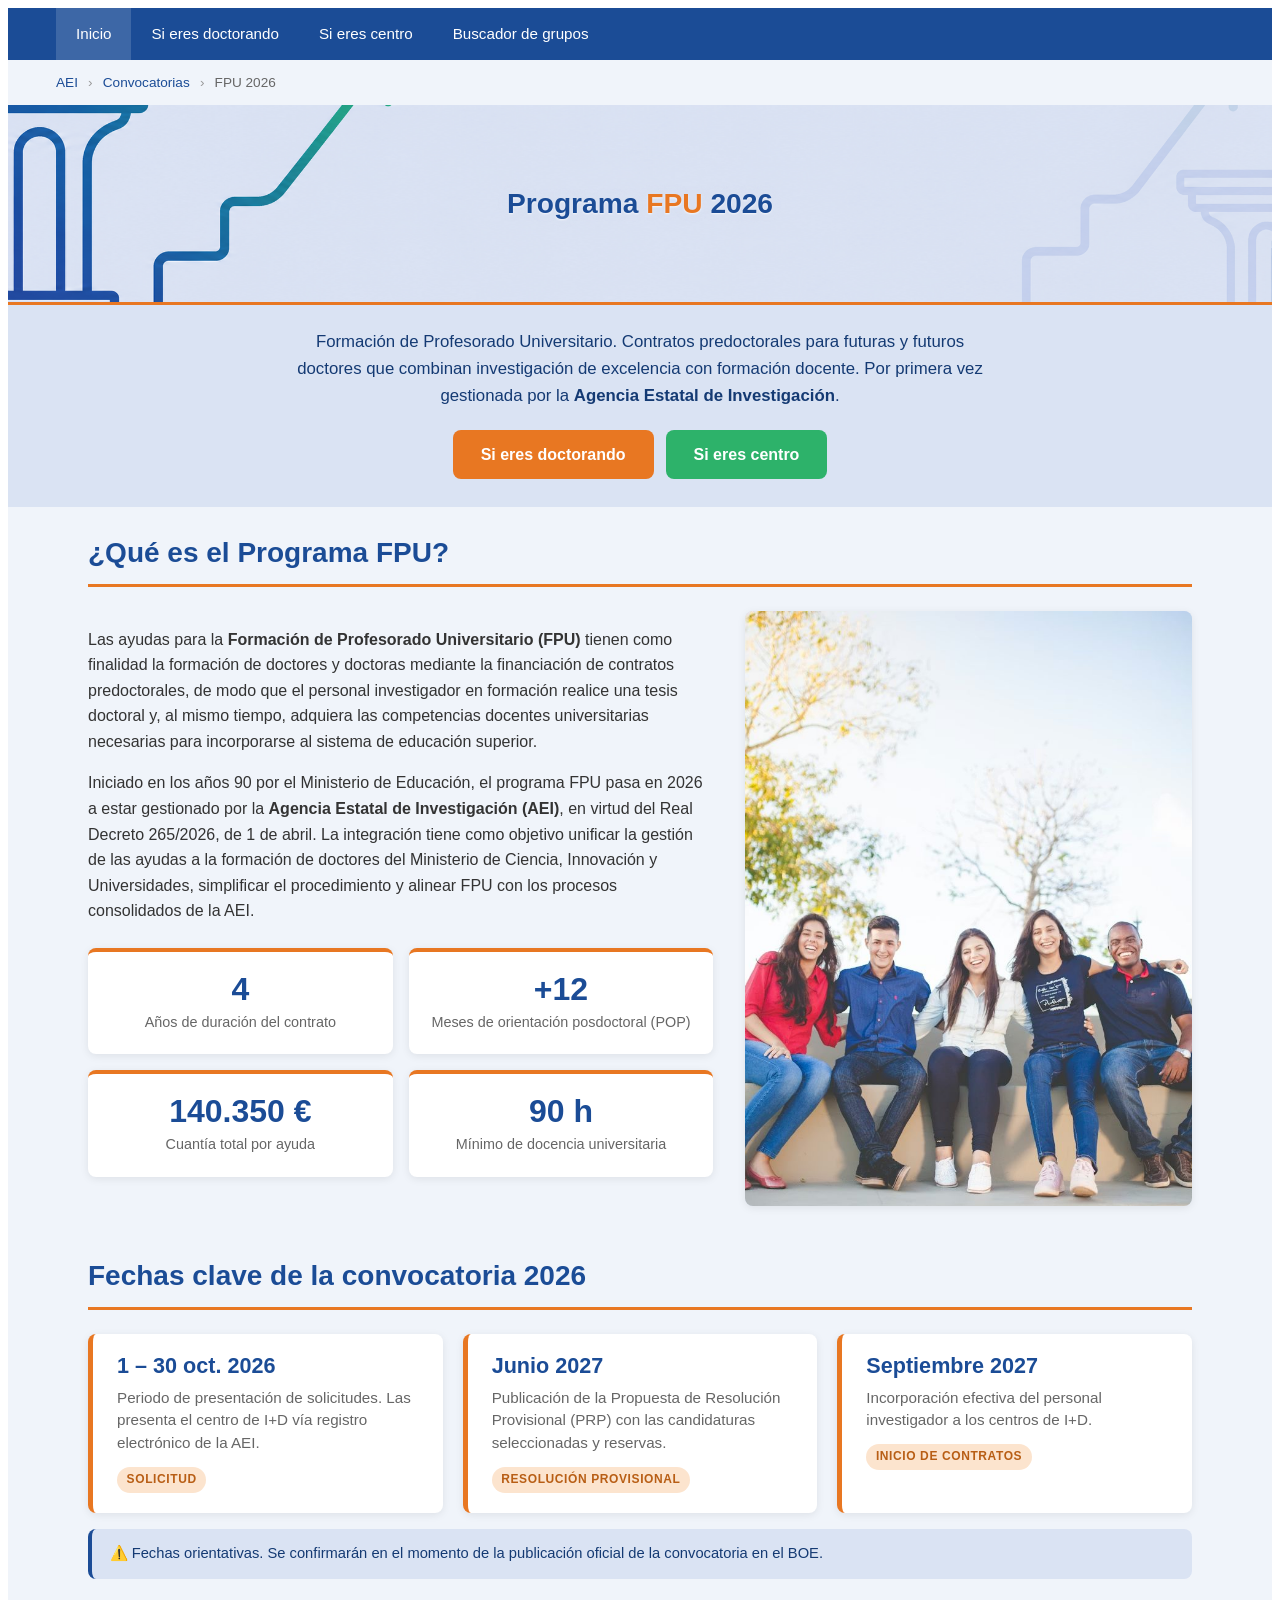
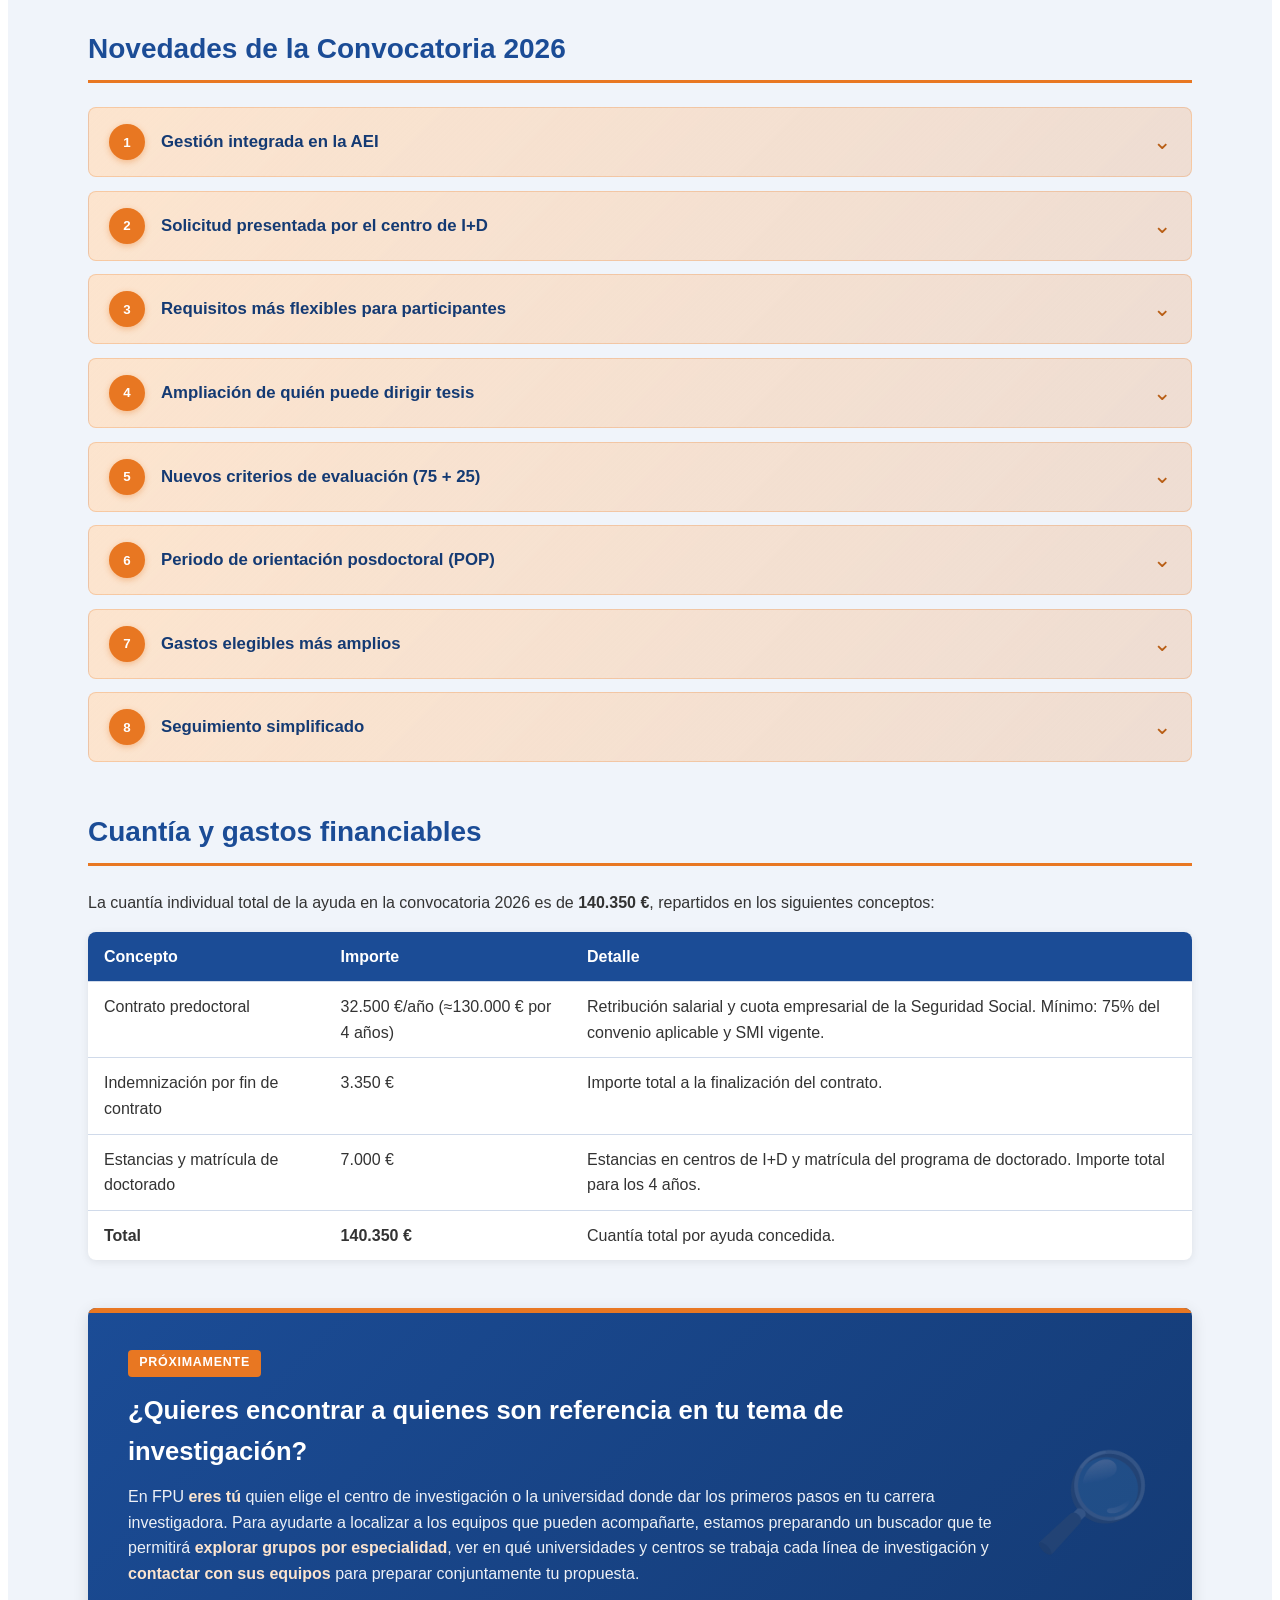
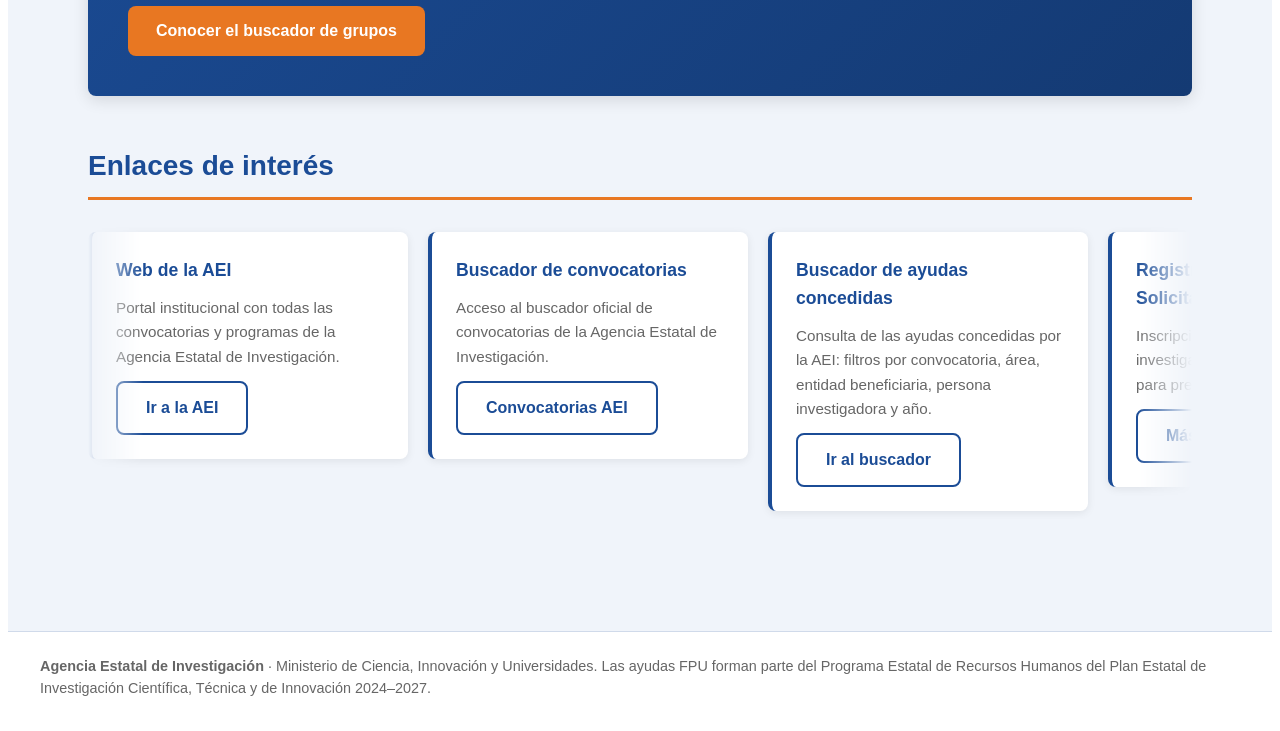
==== commit 73d63791: "Actualizacion 13/05/2026 12:29:56,08" ====
--- a/index.html
+++ b/index.html
@@ -1,1038 +1,1300 @@
-<!DOCTYPE html>
-<html lang="es">
-<head>
-<meta charset="UTF-8">
-<meta name="viewport" content="width=device-width, initial-scale=1.0">
-<title>Inicio — Convocatoria FPU 2026 | Agencia Estatal de Investigación</title>
-<meta name="description" content="Convocatoria 2026 de ayudas para la Formación de Profesorado Universitario (FPU), gestionada por primera vez desde la Agencia Estatal de Investigación. Conoce las novedades, requisitos, plazos y criterios de evaluación.">
-</head>
-<body>
-<div class="fpu-page">
-
-<!-- ===== CSS:BEGIN (auto-sync from assets/styles.css) ===== -->
-<style>
-/* ==========================================================================
-   ESTILOS GLOBALES — Web Convocatoria FPU 2026 (AEI)
-   Paleta: azul AEI + acento naranja FPU
-   ========================================================================== */
-
-:root {
-  --aei-azul: #1b4c96;
-  --aei-azul-oscuro: #143a73;
-  --aei-azul-claro: #dae3f3;
-  --fpu-naranja: #e87722;
-  --fpu-naranja-oscuro: #b85e15;
-  --fpu-naranja-claro: #fce4ce;
-  --fondo-claro: #f0f4fa;
-  --fondo-blanco: #ffffff;
-  --texto-principal: #333333;
-  --texto-secundario: #666666;
-  --texto-claro: #ffffff;
-  --borde-suave: #d0daea;
-  --sombra-suave: 0 2px 8px rgba(0, 0, 0, 0.08);
-  --sombra-media: 0 4px 16px rgba(0, 0, 0, 0.12);
-  --radio-borde: 8px;
-  --transicion: 0.3s ease;
-}
-
-/* --- Reset y base --- */
-:where(.fpu-page, .fpu-page *, .fpu-page *::before, .fpu-page *::after) {
-  box-sizing: border-box;
-}
-.fpu-page { scroll-behavior: smooth; }
-.fpu-page {
-  font-family: -apple-system, BlinkMacSystemFont, "Segoe UI", Roboto, "Helvetica Neue", Arial, sans-serif;
-  color: var(--texto-principal);
-  background-color: var(--fondo-claro);
-  line-height: 1.6;
-  margin: 0;
-  padding: 0;
-}
-:where(.fpu-page) img { max-width: 100%; height: auto; }
-:where(.fpu-page) a {
-  color: var(--aei-azul);
-  text-decoration: none;
-  transition: color var(--transicion);
-}
-:where(.fpu-page) a:hover {
-  color: var(--aei-azul-oscuro);
-  text-decoration: underline;
-}
-
-/* --- Navegación principal --- */
-.nav-principal { background: var(--aei-azul); }
-.nav-principal .container {
-  max-width: 1200px;
-  margin: 0 auto;
-  padding: 0 1rem;
-  display: flex;
-  align-items: center;
-  justify-content: space-between;
-}
-.nav-principal ul {
-  list-style: none; margin: 0; padding: 0;
-  display: flex; flex-wrap: wrap;
-}
-.nav-principal li a {
-  display: block;
-  color: var(--texto-claro);
-  padding: 0.85rem 1.25rem;
-  font-size: 0.95rem;
-  font-weight: 500;
-  transition: background var(--transicion);
-  white-space: nowrap;
-}
-.nav-principal li a:hover,
-.nav-principal li a.active {
-  background: rgba(255, 255, 255, 0.15);
-  text-decoration: none;
-}
-.nav-principal li a.nav-destacado {
-  background: var(--fpu-naranja);
-  color: var(--texto-claro);
-  font-weight: 600;
-}
-.nav-principal li a.nav-destacado:hover {
-  background: var(--fpu-naranja-oscuro);
-}
-.nav-toggle {
-  display: none;
-  background: none;
-  border: none;
-  color: var(--texto-claro);
-  font-size: 1.5rem;
-  cursor: pointer;
-  padding: 0.5rem;
-}
-
-/* --- Breadcrumb --- */
-.breadcrumb {
-  max-width: 1200px;
-  margin: 0 auto;
-  padding: 0.75rem 1rem;
-  font-size: 0.85rem;
-  color: var(--texto-secundario);
-}
-.breadcrumb a { color: var(--aei-azul); }
-.breadcrumb span { margin: 0 0.4rem; color: #999; }
-
-/* --- Contenido principal --- */
-.fpu-page main { max-width: 1200px; margin: 0 auto; padding: 0 1rem 2rem; }
-
-/* --- Secciones --- */
-.seccion { margin-bottom: 3rem; }
-.seccion-titulo {
-  font-size: 1.75rem;
-  color: var(--aei-azul);
-  margin-bottom: 1.5rem;
-  padding-bottom: 0.5rem;
-  border-bottom: 3px solid var(--fpu-naranja);
-  font-weight: 700;
-}
-.seccion-subtitulo {
-  font-size: 1.25rem;
-  color: var(--aei-azul);
-  margin-bottom: 1rem;
-  font-weight: 600;
-}
-
-/* --- Tarjetas --- */
-.tarjetas-grid {
-  display: grid;
-  grid-template-columns: repeat(auto-fill, minmax(280px, 1fr));
-  gap: 1.5rem;
-}
-.tarjeta {
-  background: var(--fondo-blanco);
-  border-radius: var(--radio-borde);
-  box-shadow: var(--sombra-suave);
-  padding: 1.5rem;
-  transition: box-shadow var(--transicion), transform var(--transicion);
-  border-left: 4px solid var(--aei-azul);
-}
-.tarjeta:hover {
-  box-shadow: var(--sombra-media);
-  transform: translateY(-2px);
-}
-.tarjeta h3 {
-  color: var(--aei-azul);
-  font-size: 1.1rem;
-  margin: 0 0 0.75rem;
-}
-.tarjeta p { color: var(--texto-secundario); font-size: 0.95rem; margin: 0 0 0.75rem; }
-
-/* --- Botones --- */
-.btn-aei, .btn-fpu, .btn-fpu-outline {
-  display: inline-block;
-  padding: 0.75rem 1.75rem;
-  border-radius: var(--radio-borde);
-  font-weight: 600;
-  font-size: 1rem;
-  border: none;
-  cursor: pointer;
-  transition: background var(--transicion), color var(--transicion), transform var(--transicion);
-}
-.btn-aei { background: var(--aei-azul); color: var(--texto-claro); }
-.btn-aei:hover { background: var(--aei-azul-oscuro); color: var(--texto-claro); text-decoration: none; }
-.btn-fpu { background: var(--fpu-naranja); color: var(--texto-claro); }
-.btn-fpu:hover { background: var(--fpu-naranja-oscuro); color: var(--texto-claro); text-decoration: none; }
-.btn-fpu-outline {
-  background: transparent;
-  color: var(--aei-azul);
-  border: 2px solid var(--aei-azul);
-}
-.btn-fpu-outline:hover {
-  background: var(--aei-azul);
-  color: var(--texto-claro);
-  text-decoration: none;
-}
-
-/* --- Hero / Banner: franja superior con la imagen, texto debajo sobre fondo limpio --- */
-.hero {
-  background: var(--aei-azul-claro);
-  color: var(--texto-principal);
-  position: relative;
-  overflow: hidden;
-}
-.hero::before {
-  content: "";
-  display: block;
-  width: 100%;
-  height: 160px;
-  background: url('assets/banner-fpu.png') center / cover no-repeat;
-  border-bottom: 3px solid var(--fpu-naranja);
-}
-.hero .container {
-  max-width: 900px;
-  margin: 0 auto;
-  text-align: center;
-  padding: 2rem 1.5rem 2.25rem;
-}
-.hero-texto h1 {
-  font-size: clamp(1.65rem, 3.6vw, 2.3rem);
-  font-weight: 800;
-  line-height: 1.2;
-  margin: 0 0 0.7rem;
-  color: var(--aei-azul);
-}
-.hero-texto h1 span { color: var(--fpu-naranja); }
-.hero-texto p {
-  font-size: 1.05rem;
-  color: var(--aei-azul-oscuro);
-  margin: 0 auto 1.25rem;
-  line-height: 1.6;
-  max-width: 640px;
-}
-.hero-botones {
-  display: flex;
-  gap: 0.75rem;
-  flex-wrap: wrap;
-  justify-content: center;
-}
-@media (max-width: 600px) {
-  .hero::before { height: 110px; }
-  .hero .container { padding: 1.5rem 1rem 1.75rem; }
-}
-
-/* --- Datos clave (cuadrícula 2×2 por defecto) --- */
-.datos-clave {
-  display: grid;
-  grid-template-columns: repeat(2, 1fr);
-  gap: 1rem;
-  margin: 1.5rem 0;
-}
-.dato-item {
-  background: var(--fondo-blanco);
-  border-radius: var(--radio-borde);
-  padding: 1.25rem;
-  text-align: center;
-  box-shadow: var(--sombra-suave);
-  border-top: 4px solid var(--fpu-naranja);
-}
-.dato-numero {
-  font-size: 2rem;
-  font-weight: 800;
-  color: var(--aei-azul);
-  line-height: 1.1;
-}
-.dato-label {
-  color: var(--texto-secundario);
-  font-size: 0.9rem;
-  margin-top: 0.25rem;
-}
-
-/* --- Novedades destacadas (lista) --- */
-.novedades-destacadas {
-  background: var(--fondo-blanco);
-  border-radius: var(--radio-borde);
-  padding: 2rem 2.5rem;
-  box-shadow: var(--sombra-suave);
-  position: relative;
-}
-.novedades-destacadas::before {
-  content: "";
-  position: absolute;
-  top: 0; left: 0; right: 0;
-  height: 4px;
-  background: linear-gradient(90deg, var(--aei-azul), var(--fpu-naranja));
-  border-radius: var(--radio-borde) var(--radio-borde) 0 0;
-}
-.novedad-item {
-  display: flex;
-  gap: 1rem;
-  padding: 1.25rem 0;
-  border-bottom: 1px solid var(--borde-suave);
-  align-items: center;
-}
-.novedad-item:last-child { border-bottom: none; }
-.novedad-icono {
-  flex-shrink: 0;
-  width: 44px;
-  height: 44px;
-  border-radius: 50%;
-  background: var(--aei-azul);
-  color: var(--texto-claro);
-  display: flex;
-  align-items: center;
-  justify-content: center;
-  font-weight: 700;
-  font-size: 1.1rem;
-}
-.novedad-texto {
-  flex: 1 1 auto;
-}
-.novedad-texto h3 {
-  color: var(--aei-azul);
-  font-size: 1.15rem;
-  margin: 0 0 0.4rem;
-}
-.novedad-texto p { margin: 0; color: var(--texto-secundario); }
-.novedad-img {
-  flex-shrink: 0;
-  width: 72px;
-  height: 72px;
-  display: flex;
-  align-items: center;
-  justify-content: center;
-  background: var(--fpu-naranja-claro);
-  border-radius: 12px;
-  padding: 10px;
-}
-.novedad-img img { width: 100%; height: 100%; display: block; }
-@media (max-width: 600px) {
-  .novedad-img { width: 56px; height: 56px; padding: 6px; }
-}
-
-/* --- CTA destacada: buscador de grupos / personas expertas --- */
-.cta-buscador {
-  display: grid;
-  grid-template-columns: 1fr auto;
-  gap: 2rem;
-  align-items: center;
-  background: linear-gradient(135deg, var(--aei-azul) 0%, var(--aei-azul-oscuro) 100%);
-  color: var(--texto-claro);
-  border-radius: var(--radio-borde);
-  padding: 2.5rem 2.5rem;
-  box-shadow: var(--sombra-media);
-  position: relative;
-  overflow: hidden;
-}
-.cta-buscador::after {
-  content: "";
-  position: absolute;
-  top: 0; left: 0; right: 0;
-  height: 5px;
-  background: var(--fpu-naranja);
-}
-.cta-buscador-tag {
-  display: inline-block;
-  background: var(--fpu-naranja);
-  color: var(--texto-claro);
-  padding: 0.2rem 0.7rem;
-  border-radius: 4px;
-  font-size: 0.78rem;
-  font-weight: 700;
-  letter-spacing: 0.06em;
-  text-transform: uppercase;
-  margin-bottom: 0.85rem;
-}
-.cta-buscador h2 {
-  margin: 0 0 0.75rem;
-  font-size: 1.6rem;
-  color: var(--texto-claro);
-  font-weight: 700;
-}
-.cta-buscador p {
-  margin: 0 0 0.85rem;
-  color: rgba(255, 255, 255, 0.92);
-  line-height: 1.6;
-}
-.cta-buscador p:last-of-type { margin-bottom: 1.25rem; }
-.cta-buscador strong { color: var(--fpu-naranja-claro); font-weight: 700; }
-.cta-buscador .btn-fpu {
-  background: var(--fpu-naranja);
-  color: var(--texto-claro);
-}
-.cta-buscador .btn-fpu:hover { background: var(--fpu-naranja-oscuro); }
-.cta-buscador-icono {
-  font-size: 6rem;
-  line-height: 1;
-  color: rgba(255, 255, 255, 0.18);
-  user-select: none;
-}
-@media (max-width: 768px) {
-  .cta-buscador { grid-template-columns: 1fr; padding: 1.75rem; }
-  .cta-buscador h2 { font-size: 1.3rem; }
-  .cta-buscador-icono { font-size: 4rem; text-align: center; }
-}
-
-/* --- Aviso "Próximamente" (página buscador-grupos) --- */
-.aviso-proximamente {
-  background: var(--fondo-blanco);
-  border-left: 5px solid var(--fpu-naranja);
-  border-radius: var(--radio-borde);
-  padding: 1.75rem 2rem;
-  box-shadow: var(--sombra-suave);
-}
-.aviso-proximamente h2 {
-  color: var(--aei-azul);
-  margin: 0 0 0.5rem;
-  font-size: 1.4rem;
-}
-.aviso-proximamente p { margin: 0 0 0.75rem; }
-.aviso-proximamente p:last-child { margin-bottom: 0; }
-.aviso-tag {
-  display: inline-block;
-  background: var(--fpu-naranja);
-  color: var(--texto-claro);
-  padding: 0.18rem 0.65rem;
-  border-radius: 4px;
-  font-size: 0.78rem;
-  font-weight: 700;
-  letter-spacing: 0.06em;
-  text-transform: uppercase;
-  margin-bottom: 0.6rem;
-}
-
-/* --- Tarjeta de convocatoria --- */
-.convocatoria-card {
-  background: var(--fondo-blanco);
-  border-radius: var(--radio-borde);
-  box-shadow: var(--sombra-suave);
-  padding: 1.25rem 1.5rem;
-  margin-bottom: 1rem;
-  display: flex;
-  align-items: center;
-  justify-content: space-between;
-  gap: 1rem;
-  border-left: 4px solid var(--aei-azul);
-  flex-wrap: wrap;
-}
-.convocatoria-card.vigente { border-left-color: var(--fpu-naranja); }
-.convocatoria-info h3 { margin: 0; font-size: 1.05rem; color: var(--aei-azul); }
-.convocatoria-info .anio {
-  display: inline-block;
-  background: var(--aei-azul);
-  color: var(--texto-claro);
-  padding: 0.1rem 0.55rem;
-  border-radius: 4px;
-  font-size: 0.85rem;
-  margin-right: 0.5rem;
-}
-.convocatoria-info .estado {
-  display: inline-block;
-  margin-top: 0.4rem;
-  font-size: 0.85rem;
-  color: var(--texto-secundario);
-}
-.convocatoria-info .estado.abierta { color: var(--fpu-naranja-oscuro); font-weight: 600; }
-
-/* --- Sección con imagen --- */
-.seccion-con-imagen {
-  display: grid;
-  grid-template-columns: 1.4fr 1fr;
-  gap: 2rem;
-  align-items: center;
-}
-.seccion-imagen {
-  width: 100%;
-  border-radius: var(--radio-borde);
-  box-shadow: var(--sombra-suave);
-}
-
-/* --- Fechas clave (cards con fecha grande + descripción) --- */
-.fechas-clave {
-  display: grid;
-  grid-template-columns: repeat(auto-fit, minmax(220px, 1fr));
-  gap: 1.25rem;
-}
-.fecha-card {
-  background: var(--fondo-blanco);
-  border-radius: var(--radio-borde);
-  padding: 1.25rem 1.5rem;
-  box-shadow: var(--sombra-suave);
-  border-left: 5px solid var(--fpu-naranja);
-  position: relative;
-}
-.fecha-card .badge {
-  display: inline-block;
-  background: var(--fpu-naranja-claro);
-  color: var(--fpu-naranja-oscuro);
-  font-size: 0.75rem;
-  font-weight: 700;
-  letter-spacing: 0.05em;
-  text-transform: uppercase;
-  padding: 0.2rem 0.6rem;
-  border-radius: 999px;
-  margin-bottom: 0.6rem;
-}
-.fecha-card .fecha-grande {
-  font-size: 1.35rem;
-  font-weight: 800;
-  color: var(--aei-azul);
-  line-height: 1.15;
-  margin: 0 0 0.35rem;
-}
-.fecha-card p {
-  margin: 0;
-  color: var(--texto-secundario);
-  font-size: 0.95rem;
-  line-height: 1.5;
-}
-.aviso-fechas {
-  background: var(--aei-azul-claro);
-  border-left: 4px solid var(--aei-azul);
-  padding: 0.85rem 1.1rem;
-  border-radius: var(--radio-borde);
-  color: var(--aei-azul-oscuro);
-  font-size: 0.92rem;
-  margin-top: 1rem;
-}
-
-/* --- Foto principal (panorámica con joven investigador/a) --- */
-.foto-jovenes {
-  margin: 0 0 2rem;
-  border-radius: var(--radio-borde);
-  overflow: hidden;
-  box-shadow: var(--sombra-suave);
-  background: var(--aei-azul-claro);
-}
-.foto-jovenes img {
-  display: block;
-  width: 100%;
-  height: auto;
-  max-height: 360px;
-  object-fit: cover;
-}
-.foto-jovenes figcaption {
-  background: var(--fondo-blanco);
-  color: var(--texto-secundario);
-  font-size: 0.85rem;
-  padding: 0.6rem 1rem;
-  text-align: center;
-  font-style: italic;
-}
-
-/* --- Placeholder de imagen pendiente (mientras decidimos la foto definitiva) --- */
-.placeholder-imagen {
-  margin: 0;
-  width: 100%;
-  min-height: 220px;
-  display: flex;
-  flex-direction: column;
-  align-items: center;
-  justify-content: center;
-  text-align: center;
-  border-radius: var(--radio-borde);
-  background: repeating-linear-gradient(
-    45deg,
-    var(--aei-azul-claro),
-    var(--aei-azul-claro) 14px,
-    #c8d6ee 14px,
-    #c8d6ee 28px
-  );
-  color: var(--aei-azul-oscuro);
-  font-size: 0.95rem;
-  font-style: italic;
-  padding: 1.5rem;
-  border: 2px dashed var(--aei-azul);
-}
-.placeholder-imagen .ph-icon { font-size: 2rem; margin-bottom: 0.5rem; }
-.placeholder-imagen figcaption { color: var(--aei-azul-oscuro); }
-
-/* Variante en banda ancha (para secciones full-width) */
-.placeholder-imagen.ancha { min-height: 180px; }
-
-/* --- Tabla simple --- */
-.tabla-simple {
-  width: 100%;
-  border-collapse: collapse;
-  background: var(--fondo-blanco);
-  box-shadow: var(--sombra-suave);
-  border-radius: var(--radio-borde);
-  overflow: hidden;
-}
-.tabla-simple th, .tabla-simple td {
-  padding: 0.75rem 1rem;
-  text-align: left;
-  border-bottom: 1px solid var(--borde-suave);
-  vertical-align: top;
-}
-.tabla-simple thead {
-  background: var(--aei-azul);
-  color: var(--texto-claro);
-}
-.tabla-simple tbody tr:hover { background: var(--fondo-claro); }
-.tabla-simple tbody tr:last-child td { border-bottom: none; }
-
-/* --- Acordeón (FAQ / detalles) --- */
-.acordeon-item {
-  background: var(--fondo-blanco);
-  border-radius: var(--radio-borde);
-  box-shadow: var(--sombra-suave);
-  margin-bottom: 0.75rem;
-  overflow: hidden;
-}
-.acordeon-header {
-  width: 100%;
-  text-align: left;
-  background: none;
-  border: none;
-  padding: 1rem 1.25rem;
-  font-size: 1.05rem;
-  font-weight: 600;
-  color: var(--aei-azul);
-  cursor: pointer;
-  display: flex;
-  justify-content: space-between;
-  align-items: center;
-  gap: 1rem;
-}
-.acordeon-header::after {
-  content: "+";
-  font-size: 1.5rem;
-  color: var(--fpu-naranja);
-  transition: transform var(--transicion);
-}
-.acordeon-header.activo::after { content: "−"; }
-.acordeon-contenido {
-  display: none;
-  padding: 0 1.25rem 1.25rem;
-  color: var(--texto-principal);
-  border-top: 1px solid var(--borde-suave);
-}
-.acordeon-contenido.activo { display: block; }
-
-/* --- Banner cofinanciación / footer --- */
-.banner-cofinanciacion {
-  background: var(--fondo-blanco);
-  border-top: 1px solid var(--borde-suave);
-  margin-top: 2rem;
-  padding: 1.5rem 1rem;
-}
-.banner-cofinanciacion .container {
-  max-width: 1200px;
-  margin: 0 auto;
-  display: flex;
-  align-items: center;
-  gap: 1.5rem;
-  flex-wrap: wrap;
-}
-.cofinanciacion-texto {
-  margin: 0;
-  font-size: 0.9rem;
-  color: var(--texto-secundario);
-  line-height: 1.5;
-}
-
-/* --- Utilidades --- */
-.text-center { text-align: center; }
-.text-azul { color: var(--aei-azul); }
-.text-verde { color: var(--fpu-naranja-oscuro); }
-.bg-blanco { background: var(--fondo-blanco); }
-.mt-2 { margin-top: 1rem; }
-.mt-3 { margin-top: 1.5rem; }
-.mb-2 { margin-bottom: 1rem; }
-.mb-3 { margin-bottom: 1.5rem; }
-
-/* --- Responsive --- */
-@media (max-width: 900px) {
-  .seccion-con-imagen { grid-template-columns: 1fr; }
-}
-@media (max-width: 768px) {
-  .nav-toggle { display: block; }
-  .nav-principal ul {
-    display: none;
-    flex-direction: column;
-    width: 100%;
-  }
-  .nav-principal ul.nav-open { display: flex; }
-  .nav-principal .container { flex-wrap: wrap; }
-  .nav-principal li a {
-    padding: 0.75rem 1rem;
-    border-top: 1px solid rgba(255, 255, 255, 0.1);
-  }
-  .tarjetas-grid { grid-template-columns: 1fr; }
-  .datos-clave { grid-template-columns: 1fr; }
-  .seccion-titulo { font-size: 1.4rem; }
-  .hero-texto h1 { font-size: 1.85rem; }
-  .hero { padding: 2.5rem 1rem; }
-}
-@media (max-width: 480px) {
-  .btn-aei, .btn-fpu, .btn-fpu-outline {
-    display: block;
-    text-align: center;
-    width: 100%;
-  }
-}
-                                                                                                                                                                                                                                                                                                                                                                                                                                                                                                                                                                                                                                                                                                                                                                                                                                                                                                                                                                                                                                                                                                                                                                                                                                                                                                                                                                                                                                                                                                                                                                                                                                                                                                                                                                                                                                                                                                                                                                                                                                                                                                                                                                                                                                                                                                                                                                                                                                                                                                                                                                                                                                                                                                                                                                                                                                                                                                                                                                                                                                                                                                                                                                                                                                                                                                                                                                                                                                                                                                                                                                                                                                                                                                                                                                                                                                                                                                                                                                                                                                                                                                                                                                                                                                                                                                                                                                                                                                                                                                                                                                                                                                                                                                                                                                                                                                                                                                                                                                                                                                                                                                                                                                                                                                                                                    
-</style>
-<!-- ===== CSS:END ===== -->
-
-<!-- ===== NAVEGACIÓN ===== -->
-  <nav aria-label="Navegación principal" class="nav-principal">
-    <div class="container">
-      <button aria-expanded="false" aria-label="Abrir menú" class="nav-toggle">☰</button>
-      <ul id="nav-menu">
-                <li><a class="active" href="index.html">Inicio</a></li>
-                <li><a href="doctorandos.html">Si eres doctorando</a></li>
-                <li><a href="centros.html">Si eres centro</a></li>
-                <li><a href="buscador-grupos.html">Buscador de grupos</a></li>
-              </ul>
-    </div>
-  </nav>
-
-  <!-- ===== BREADCRUMB ===== -->
-  <div aria-label="Ruta de navegación" class="breadcrumb">
-    <a href="https://www.aei.gob.es/" target="_blank" rel="noopener">AEI</a>
-    <span>›</span>
-    <a href="#">Convocatorias</a>
-    <span>›</span>
-    FPU 2026
-  </div>
-
-  <!-- ===== HERO / BANNER ===== -->
-  <section class="hero">
-    <div class="container">
-      <div class="hero-texto">
-        <h1>Programa <span>FPU</span> 2026</h1>
-        <p>Formación de Profesorado Universitario. Contratos predoctorales para futuras y futuros doctores que combinan investigación de excelencia con formación docente. Por primera vez gestionada por la <strong>Agencia Estatal de Investigación</strong>.</p>
-        <div class="hero-botones">
-          <a class="btn-fpu" href="doctorandos.html">Si eres doctorando</a>
-          <a class="btn-fpu-outline" href="centros.html">Si eres centro</a>
-        </div>
-      </div>
-    </div>
-  </section>
-
-  <main>
-
-    <!-- ===== FOTO PRINCIPAL ===== -->
-    <figure class="foto-jovenes">
-      <img src="assets/fotos/foto-jovenes-investigadores.jpg" alt="Jóvenes investigadoras e investigadores trabajando en equipo">
-    </figure>
-
-    <!-- ===== ¿QUÉ ES FPU? ===== -->
-    <section class="seccion">
-      <h2 class="seccion-titulo">¿Qué es el Programa FPU?</h2>
-      <p>Las ayudas para la <strong>Formación de Profesorado Universitario (FPU)</strong> tienen como finalidad la formación de doctores y doctoras mediante la financiación de contratos predoctorales, de modo que el personal investigador en formación realice una tesis doctoral y, al mismo tiempo, adquiera las competencias docentes universitarias necesarias para incorporarse al sistema de educación superior.</p>
-      <p>Iniciado en los años 90 por el Ministerio de Educación, el programa FPU pasa en 2026 a estar gestionado por la <strong>Agencia Estatal de Investigación (AEI)</strong>, en virtud del Real Decreto 265/2026, de 1 de abril. La integración tiene como objetivo unificar la gestión de las ayudas a la formación de doctores del Ministerio de Ciencia, Innovación y Universidades, simplificar el procedimiento y alinear FPU con los procesos consolidados de la AEI.</p>
-      <div class="datos-clave">
-        <div class="dato-item">
-          <div class="dato-numero">4</div>
-          <div class="dato-label">Años de duración del contrato</div>
-        </div>
-        <div class="dato-item">
-          <div class="dato-numero">+12</div>
-          <div class="dato-label">Meses de orientación posdoctoral (POP)</div>
-        </div>
-        <div class="dato-item">
-          <div class="dato-numero">140.350&nbsp;€</div>
-          <div class="dato-label">Cuantía total por ayuda</div>
-        </div>
-        <div class="dato-item">
-          <div class="dato-numero">90&nbsp;h</div>
-          <div class="dato-label">Mínimo de docencia universitaria</div>
-        </div>
-      </div>
-      <div class="hero-botones mt-2">
-        <a class="btn-fpu" href="doctorandos.html">Si eres doctorando</a>
-        <a class="btn-fpu-outline" href="centros.html">Si eres centro</a>
-      </div>
-    </section>
-
-    <!-- ===== NOVEDADES DESTACADAS ===== -->
-    <section class="seccion">
-      <h2 class="seccion-titulo">Novedades de la Convocatoria 2026</h2>
-      <div class="novedades-destacadas">
-        <div class="novedad-item">
-          <div class="novedad-icono">1</div>
-          <div class="novedad-texto">
-            <h3>Gestión integrada en la AEI</h3>
-            <p>FPU pasa a gestionarse desde la Agencia Estatal de Investigación. Se alinean tramitación, evaluación y seguimiento con el resto de convocatorias predoctorales y posdoctorales de la AEI.</p>
-          </div>
-          <div class="novedad-img" aria-hidden="true"><img src="assets/ilustraciones/institucional.svg" alt=""></div>
-        </div>
-        <div class="novedad-item">
-          <div class="novedad-icono">2</div>
-          <div class="novedad-texto">
-            <h3>Solicitud presentada por el centro de I+D</h3>
-            <p>Las solicitudes ya no las presenta la persona candidata, sino el Centro de I+D donde se vaya a desarrollar la tesis. Se mantiene la cumplimentación telemática del formulario por parte de la persona participante en el Registro Unificado de Solicitantes (RUS).</p>
-          </div>
-          <div class="novedad-img" aria-hidden="true"><img src="assets/ilustraciones/formulario.svg" alt=""></div>
-        </div>
-        <div class="novedad-item">
-          <div class="novedad-icono">3</div>
-          <div class="novedad-texto">
-            <h3>Requisitos más flexibles para participantes</h3>
-            <p>Pueden solicitar la ayuda quienes estén matriculadas/admitidas o en disposición de estarlo a la firma del contrato. Desaparecen los requisitos de fecha de finalización de los estudios previos.</p>
-          </div>
-          <div class="novedad-img" aria-hidden="true"><img src="assets/ilustraciones/persona-check.svg" alt=""></div>
-        </div>
-        <div class="novedad-item">
-          <div class="novedad-icono">4</div>
-          <div class="novedad-texto">
-            <h3>Ampliación de quién puede dirigir tesis</h3>
-            <p>Se reconocen explícitamente las personas Ramón y Cajal, certificados I3/R3 de programas posdoctorales del Plan Estatal y la expectativa de nombramiento tras un proceso selectivo público que exija el grado de doctor/a.</p>
-          </div>
-          <div class="novedad-img" aria-hidden="true"><img src="assets/ilustraciones/personas.svg" alt=""></div>
-        </div>
-        <div class="novedad-item">
-          <div class="novedad-icono">5</div>
-          <div class="novedad-texto">
-            <h3>Nuevos criterios de evaluación (75 + 25)</h3>
-            <p>Expediente académico ponderado hasta 75 puntos (umbral 60). Calidad y trayectoria del equipo hasta 25 puntos: 10 trayectoria del/de la director/a de tesis y 15 contexto científico-técnico y formativo del grupo.</p>
-          </div>
-          <div class="novedad-img" aria-hidden="true"><img src="assets/ilustraciones/evaluacion.svg" alt=""></div>
-        </div>
-        <div class="novedad-item">
-          <div class="novedad-icono">6</div>
-          <div class="novedad-texto">
-            <h3>Periodo de orientación posdoctoral (POP)</h3>
-            <p>Dentro de los 4 años de duración máxima de la ayuda se incluye un periodo de hasta 12 meses tras la obtención del título de doctor/a, destinado al perfeccionamiento y especialización profesional.</p>
-          </div>
-          <div class="novedad-img" aria-hidden="true"><img src="assets/ilustraciones/pop.svg" alt=""></div>
-        </div>
-        <div class="novedad-item">
-          <div class="novedad-icono">7</div>
-          <div class="novedad-texto">
-            <h3>Gastos elegibles más amplios</h3>
-            <p>Se incluyen en una única ayuda los gastos de contratación, indemnización por finalización, estancias en centros de I+D y matrícula del programa de doctorado. Desaparece la convocatoria adicional de estancias.</p>
-          </div>
-          <div class="novedad-img" aria-hidden="true"><img src="assets/ilustraciones/moneda.svg" alt=""></div>
-        </div>
-        <div class="novedad-item">
-          <div class="novedad-icono">8</div>
-          <div class="novedad-texto">
-            <h3>Seguimiento simplificado</h3>
-            <p>Solo dos informes científico-técnicos: intermedio (mes 20–21) y final (mes siguiente al fin de la ayuda). Desaparece el informe anual. La evaluación del informe intermedio condiciona la continuidad de la financiación.</p>
-          </div>
-          <div class="novedad-img" aria-hidden="true"><img src="assets/ilustraciones/seguimiento.svg" alt=""></div>
-        </div>
-      </div>
-    </section>
-
-    <!-- ===== FOTO INTERMEDIA ===== -->
-    <figure class="foto-jovenes">
-      <img src="assets/fotos/foto-novedades.jpg" alt="Jóvenes investigadoras e investigadores trabajando en torno a una mesa con portátiles">
-    </figure>
-
-    <!-- ===== CUANTÍA Y GASTOS ===== -->
-    <section class="seccion">
-      <h2 class="seccion-titulo">Cuantía y gastos financiables</h2>
-      <p>La cuantía individual total de la ayuda en la convocatoria 2026 es de <strong>140.350&nbsp;€</strong>, repartidos en los siguientes conceptos:</p>
-      <table class="tabla-simple">
-        <thead>
-          <tr><th>Concepto</th><th>Importe</th><th>Detalle</th></tr>
-        </thead>
-        <tbody>
-          <tr>
-            <td>Contrato predoctoral</td>
-            <td>32.500&nbsp;€/año (≈130.000&nbsp;€ por 4 años)</td>
-            <td>Retribución salarial y cuota empresarial de la Seguridad Social. Mínimo: 75% del convenio aplicable y SMI vigente.</td>
-          </tr>
-          <tr>
-            <td>Indemnización por fin de contrato</td>
-            <td>3.350&nbsp;€</td>
-            <td>Importe total a la finalización del contrato.</td>
-          </tr>
-          <tr>
-            <td>Estancias y matrícula de doctorado</td>
-            <td>7.000&nbsp;€</td>
-            <td>Estancias en centros de I+D y matrícula del programa de doctorado. Importe total para los 4 años.</td>
-          </tr>
-          <tr>
-            <td><strong>Total</strong></td>
-            <td><strong>140.350&nbsp;€</strong></td>
-            <td>Cuantía total por ayuda concedida.</td>
-          </tr>
-        </tbody>
-      </table>
-    </section>
-
-    <!-- ===== CTA: BUSCADOR DE GRUPOS / EXPERTOS ===== -->
-    <section class="seccion">
-      <div class="cta-buscador">
-        <div class="cta-buscador-texto">
-          <span class="cta-buscador-tag">Próximamente</span>
-          <h2>¿Quieres encontrar a quienes son referencia en tu tema de investigación?</h2>
-          <p>En FPU <strong>eres tú</strong> quien elige el centro de investigación o la universidad donde dar los primeros pasos en tu carrera investigadora. Para ayudarte a localizar a los equipos que pueden acompañarte, estamos preparando un buscador que te permitirá <strong>explorar grupos por especialidad</strong>, ver en qué universidades y centros se trabaja cada línea de investigación y <strong>contactar con sus equipos</strong> para preparar conjuntamente tu propuesta.</p>
-          <a class="btn-fpu" href="buscador-grupos.html">Conocer el buscador de grupos</a>
-        </div>
-        <div class="cta-buscador-icono" aria-hidden="true">🔎</div>
-      </div>
-    </section>
-
-    <!-- ===== FECHAS CLAVE ===== -->
-    <section class="seccion">
-      <h2 class="seccion-titulo">Fechas clave de la convocatoria 2026</h2>
-      <div class="fechas-clave">
-        <div class="fecha-card">
-          <span class="badge">Solicitud</span>
-          <div class="fecha-grande">1 – 30 oct. 2026</div>
-          <p>Periodo de presentación de solicitudes. Las presenta el centro de I+D vía registro electrónico de la AEI.</p>
-        </div>
-        <div class="fecha-card">
-          <span class="badge">Resolución provisional</span>
-          <div class="fecha-grande">Junio 2027</div>
-          <p>Publicación de la Propuesta de Resolución Provisional (PRP) con las candidaturas seleccionadas y reservas.</p>
-        </div>
-        <div class="fecha-card">
-          <span class="badge">Inicio de contratos</span>
-          <div class="fecha-grande">Septiembre 2027</div>
-          <p>Incorporación efectiva del personal investigador a los centros de I+D.</p>
-        </div>
-      </div>
-      <p class="aviso-fechas">⚠️ Fechas orientativas. Se confirmarán en el momento de la publicación oficial de la convocatoria en el BOE.</p>
-    </section>
-
-    <!-- ===== CONVOCATORIAS RECIENTES ===== -->
-    <section class="seccion">
-      <h2 class="seccion-titulo">Convocatoria 2026 y anteriores</h2>
-      <div class="convocatoria-card vigente">
-        <div class="convocatoria-info">
-          <h3><span class="anio">2026</span> Convocatoria FPU 2026 — Primera convocatoria gestionada por la AEI</h3>
-          <div class="estado abierta">Próxima publicación · Borrador en tramitación</div>
-        </div>
-        
-      </div>
-      <div class="convocatoria-card">
-        <div class="convocatoria-info">
-          <h3><span class="anio">2024</span> Convocatoria FPU 2024 (Ministerio de Ciencia, Innovación y Universidades)</h3>
-          <div class="estado">Resuelta — gestión Ministerio</div>
-        </div>
-        <a class="btn-aei" href="https://www.universidades.gob.es/" target="_blank" rel="noopener">Información histórica ↗</a>
-      </div>
-      <div class="convocatoria-card">
-        <div class="convocatoria-info">
-          <h3><span class="anio">2023</span> Convocatoria FPU 2023</h3>
-          <div class="estado">Resuelta — gestión Ministerio</div>
-        </div>
-        <a class="btn-aei" href="https://www.universidades.gob.es/" target="_blank" rel="noopener">Información histórica ↗</a>
-      </div>
-    </section>
-
-    <!-- ===== ENLACES DE INTERÉS ===== -->
-    <section class="seccion">
-      <h2 class="seccion-titulo">Enlaces de interés</h2>
-      <div class="tarjetas-grid">
-        <div class="tarjeta">
-          <h3>Web de la AEI</h3>
-          <p>Portal institucional con todas las convocatorias y programas de la Agencia Estatal de Investigación.</p>
-          <a class="btn-fpu-outline" href="https://www.aei.gob.es/" target="_blank" rel="noopener">Ir a la AEI</a>
-        </div>
-        <div class="tarjeta">
-          <h3>Buscador de convocatorias</h3>
-          <p>Acceso al buscador oficial de convocatorias de la Agencia Estatal de Investigación.</p>
-          <a class="btn-fpu-outline" href="https://www.aei.gob.es/convocatorias" target="_blank" rel="noopener">Convocatorias AEI</a>
-        </div>
-        <div class="tarjeta">
-          <h3>Buscador de ayudas concedidas</h3>
-          <p>Consulta de las ayudas concedidas por la AEI: filtros por convocatoria, área, entidad beneficiaria, persona investigadora y año.</p>
-          <a class="btn-fpu-outline" href="https://www.aei.gob.es/ayudas/buscar-ayudas-concedidas" target="_blank" rel="noopener">Ir al buscador</a>
-        </div>
-        <div class="tarjeta">
-          <h3>Registro Unificado de Solicitantes (RUS)</h3>
-          <p>Inscripción previa de personas investigadoras y representantes legales para presentar solicitudes en la AEI.</p>
-          <a class="btn-fpu-outline" href="https://www.aei.gob.es/" target="_blank" rel="noopener">Más información</a>
-        </div>
-        <div class="tarjeta">
-          <h3>Real Decreto 265/2026</h3>
-          <p>Real Decreto de modificación de la estructura orgánica básica del Ministerio que traspasa la gestión FPU a la AEI.</p>
-          <a class="btn-fpu-outline" href="https://www.boe.es/" target="_blank" rel="noopener">BOE</a>
-        </div>
-      </div>
-    </section>
-
-  </main>
-
-  <!-- ===== COFINANCIACIÓN / FOOTER ===== -->
-  <section class="banner-cofinanciacion">
-    <div class="container">
-      <p class="cofinanciacion-texto">
-        <strong>Agencia Estatal de Investigación</strong> · Ministerio de Ciencia, Innovación y Universidades.
-        Las ayudas FPU forman parte del Programa Estatal de Recursos Humanos del Plan Estatal de Investigación
-        Científica, Técnica y de Innovación 2024–2027.
-      </p>
-    </div>
-  </section>
-
-<!-- ===== JS:BEGIN (auto-sync from assets/app.js) ===== -->
-<script>
-/* ==========================================================================
-   INTERACTIVIDAD — Web Convocatoria FPU 2026
-   ========================================================================== */
-document.addEventListener('DOMContentLoaded', function () {
-  // Menú hamburguesa
-  var navToggle = document.querySelector('.nav-toggle');
-  var navMenu = document.getElementById('nav-menu');
-  if (navToggle && navMenu) {
-    navToggle.addEventListener('click', function () {
-      var isOpen = navMenu.classList.toggle('nav-open');
-      navToggle.setAttribute('aria-expanded', isOpen);
-      navToggle.innerHTML = isOpen ? '&#10005;' : '&#9776;';
-    });
-    navMenu.querySelectorAll('a').forEach(function (link) {
-      link.addEventListener('click', function () {
-        navMenu.classList.remove('nav-open');
-        navToggle.setAttribute('aria-expanded', 'false');
-        navToggle.innerHTML = '&#9776;';
-      });
-    });
-  }
-
-  // Acordeones
-  document.querySelectorAll('.acordeon-header').forEach(function (header) {
-    header.addEventListener('click', function () {
-      var contenido = this.nextElementSibling;
-      var estaActivo = this.classList.contains('activo');
-      this.closest('.seccion').querySelectorAll('.acordeon-header').forEach(function (h) {
-        h.classList.remove('activo');
-        h.nextElementSibling.classList.remove('activo');
-      });
-      if (!estaActivo) {
-        this.classList.add('activo');
-        contenido.classList.add('activo');
-      }
-    });
-  });
-
-  // Scroll suave
-  document.querySelectorAll('a[href^="#"]').forEach(function (anchor) {
-    anchor.addEventListener('click', function (e) {
-      var target = document.querySelector(this.getAttribute('href'));
-      if (target) {
-        e.preventDefault();
-        target.scrollIntoView({ behavior: 'smooth', block: 'start' });
-      }
-    });
-  });
-});
-
-</script>
-<!-- ===== JS:END ===== -->
-
-</div>
-</body>
-</html>
-                                                                                                                                                                                                                                                                                                                                                                                                                                                                                                                                                                                                                                                                                                                                                                                                                                                                                                                                                                                                                                                                                                                                                                                                                                                                                                                                                                                                                                                                                                                                                                                                                                                                                                                                                                                                                                                                                                                                                                                                                                                                                                                                                                                                                                                                                                                                                                                                                                                                                                                                                                                                                                                                                                                                                                                                                                                                                                                                                                                                                                                                                                                                                                                                                                                                                                                                                                                                                                                                                                                                                                                                                                                                            +<!DOCTYPE html>
+<html lang="es">
+<head>
+<meta charset="UTF-8">
+<meta name="viewport" content="width=device-width, initial-scale=1.0">
+<title>Inicio — Convocatoria FPU 2026 | Agencia Estatal de Investigación</title>
+<meta name="description" content="Convocatoria 2026 de ayudas para la Formación de Profesorado Universitario (FPU), gestionada por primera vez desde la Agencia Estatal de Investigación. Conoce las novedades, requisitos, plazos y criterios de evaluación.">
+</head>
+<body>
+<div class="fpu-page">
+
+<!-- ===== CSS:BEGIN (auto-sync from assets/styles.css) ===== -->
+<style>
+/* ==========================================================================
+   ESTILOS GLOBALES — Web Convocatoria FPU 2026 (AEI)
+   Paleta: azul AEI + acento naranja FPU
+   ========================================================================== */
+
+:root {
+  --aei-azul: #1b4c96;
+  --aei-azul-oscuro: #143a73;
+  --aei-azul-claro: #dae3f3;
+  --fpu-naranja: #e87722;
+  --fpu-naranja-oscuro: #b85e15;
+  --fpu-naranja-claro: #fce4ce;
+  --fondo-claro: #f0f4fa;
+  --fondo-blanco: #ffffff;
+  --texto-principal: #333333;
+  --texto-secundario: #666666;
+  --texto-claro: #ffffff;
+  --borde-suave: #d0daea;
+  --sombra-suave: 0 2px 8px rgba(0, 0, 0, 0.08);
+  --sombra-media: 0 4px 16px rgba(0, 0, 0, 0.12);
+  --radio-borde: 8px;
+  --transicion: 0.3s ease;
+}
+
+/* --- Reset y base --- */
+:where(.fpu-page, .fpu-page *, .fpu-page *::before, .fpu-page *::after) {
+  box-sizing: border-box;
+}
+.fpu-page { scroll-behavior: smooth; }
+.fpu-page {
+  font-family: -apple-system, BlinkMacSystemFont, "Segoe UI", Roboto, "Helvetica Neue", Arial, sans-serif;
+  color: var(--texto-principal);
+  background-color: var(--fondo-claro);
+  line-height: 1.6;
+  margin: 0;
+  padding: 0;
+}
+:where(.fpu-page) img { max-width: 100%; height: auto; }
+:where(.fpu-page) a {
+  color: var(--aei-azul);
+  text-decoration: none;
+  transition: color var(--transicion);
+}
+:where(.fpu-page) a:hover {
+  color: var(--aei-azul-oscuro);
+  text-decoration: underline;
+}
+
+/* --- Navegación principal --- */
+.nav-principal { background: var(--aei-azul); }
+.nav-principal .container {
+  max-width: 1200px;
+  margin: 0 auto;
+  padding: 0 1rem;
+  display: flex;
+  align-items: center;
+  justify-content: space-between;
+}
+.nav-principal ul {
+  list-style: none; margin: 0; padding: 0;
+  display: flex; flex-wrap: wrap;
+}
+.nav-principal li a {
+  display: block;
+  color: var(--texto-claro);
+  padding: 0.85rem 1.25rem;
+  font-size: 0.95rem;
+  font-weight: 500;
+  transition: background var(--transicion);
+  white-space: nowrap;
+}
+.nav-principal li a:hover,
+.nav-principal li a.active {
+  background: rgba(255, 255, 255, 0.15);
+  text-decoration: none;
+}
+.nav-principal li a.nav-destacado {
+  background: var(--fpu-naranja);
+  color: var(--texto-claro);
+  font-weight: 600;
+}
+.nav-principal li a.nav-destacado:hover {
+  background: var(--fpu-naranja-oscuro);
+}
+.nav-toggle {
+  display: none;
+  background: none;
+  border: none;
+  color: var(--texto-claro);
+  font-size: 1.5rem;
+  cursor: pointer;
+  padding: 0.5rem;
+}
+
+/* --- Breadcrumb --- */
+.breadcrumb {
+  max-width: 1200px;
+  margin: 0 auto;
+  padding: 0.75rem 1rem;
+  font-size: 0.85rem;
+  color: var(--texto-secundario);
+}
+.breadcrumb a { color: var(--aei-azul); }
+.breadcrumb span { margin: 0 0.4rem; color: #999; }
+
+/* --- Contenido principal (margen lateral generoso) --- */
+.fpu-page main { max-width: 1200px; margin: 0 auto; padding: 0 2rem 2rem; }
+@media (min-width: 1100px) {
+  .fpu-page main { padding: 0 3rem 2rem; }
+}
+
+/* --- Secciones --- */
+.seccion { margin-bottom: 3rem; }
+.seccion-titulo {
+  font-size: 1.75rem;
+  color: var(--aei-azul);
+  margin-bottom: 1.5rem;
+  padding-bottom: 0.5rem;
+  border-bottom: 3px solid var(--fpu-naranja);
+  font-weight: 700;
+}
+.seccion-subtitulo {
+  font-size: 1.25rem;
+  color: var(--aei-azul);
+  margin-bottom: 1rem;
+  font-weight: 600;
+}
+
+/* --- Tarjetas --- */
+.tarjetas-grid {
+  display: grid;
+  grid-template-columns: repeat(auto-fill, minmax(280px, 1fr));
+  gap: 1.5rem;
+}
+.tarjeta {
+  background: var(--fondo-blanco);
+  border-radius: var(--radio-borde);
+  box-shadow: var(--sombra-suave);
+  padding: 1.5rem;
+  transition: box-shadow var(--transicion), transform var(--transicion);
+  border-left: 4px solid var(--aei-azul);
+}
+.tarjeta:hover {
+  box-shadow: var(--sombra-media);
+  transform: translateY(-2px);
+}
+.tarjeta h3 {
+  color: var(--aei-azul);
+  font-size: 1.1rem;
+  margin: 0 0 0.75rem;
+}
+.tarjeta p { color: var(--texto-secundario); font-size: 0.95rem; margin: 0 0 0.75rem; }
+
+/* --- Botones --- */
+.btn-aei, .btn-fpu, .btn-fpu-outline {
+  display: inline-block;
+  padding: 0.75rem 1.75rem;
+  border-radius: var(--radio-borde);
+  font-weight: 600;
+  font-size: 1rem;
+  border: none;
+  cursor: pointer;
+  transition: background var(--transicion), color var(--transicion), transform var(--transicion);
+}
+.btn-aei { background: var(--aei-azul); color: var(--texto-claro); }
+.btn-aei:hover { background: var(--aei-azul-oscuro); color: var(--texto-claro); text-decoration: none; }
+.btn-fpu { background: var(--fpu-naranja); color: var(--texto-claro); }
+.btn-fpu:hover { background: var(--fpu-naranja-oscuro); color: var(--texto-claro); text-decoration: none; }
+.btn-fpu-outline {
+  background: transparent;
+  color: var(--aei-azul);
+  border: 2px solid var(--aei-azul);
+}
+.btn-fpu-outline:hover {
+  background: var(--aei-azul);
+  color: var(--texto-claro);
+  text-decoration: none;
+}
+
+/* --- Hero / Banner: TÍTULO DENTRO del banner entre los iconos; texto+botones debajo --- */
+.hero {
+  background: var(--aei-azul-claro);
+  color: var(--texto-principal);
+  position: relative;
+  overflow: hidden;
+}
+.hero-banner-area {
+  position: relative;
+  width: 100%;
+  height: 200px;
+  background: url('assets/banner-fpu.png') center / cover no-repeat;
+  border-bottom: 3px solid var(--fpu-naranja);
+  display: flex;
+  align-items: center;
+  justify-content: center;
+}
+.hero-titulo-banner {
+  /* máximo 600px y mucho padding lateral para que NUNCA pise los iconos */
+  max-width: 600px;
+  width: calc(100% - 360px);
+  text-align: center;
+  padding: 0 1rem;
+}
+.hero-titulo-banner h1 {
+  font-size: clamp(1.2rem, 2.2vw, 1.85rem);
+  font-weight: 800;
+  line-height: 1.15;
+  margin: 0;
+  color: var(--aei-azul);
+  text-shadow: 0 1px 2px rgba(255,255,255,0.75), 0 0 12px rgba(218,227,243,0.6);
+}
+.hero-titulo-banner h1 span { color: var(--fpu-naranja); }
+
+.hero-debajo {
+  max-width: 900px;
+  margin: 0 auto;
+  text-align: center;
+  padding: 1.5rem 1.5rem 1.75rem;
+}
+.hero-debajo p {
+  font-size: 1.05rem;
+  color: var(--aei-azul-oscuro);
+  margin: 0 auto 1.25rem;
+  line-height: 1.6;
+  max-width: 700px;
+}
+.hero-botones {
+  display: flex;
+  gap: 0.75rem;
+  flex-wrap: wrap;
+  justify-content: center;
+}
+
+/* Botón verde (complementario para "Si eres centro" desde otras páginas) */
+.btn-verde {
+  display: inline-block;
+  padding: 0.75rem 1.75rem;
+  border-radius: var(--radio-borde);
+  font-weight: 600;
+  font-size: 1rem;
+  background: #2db26a;
+  color: var(--texto-claro);
+  border: none;
+  cursor: pointer;
+  transition: background var(--transicion);
+}
+.btn-verde:hover { background: #1f8a4f; color: var(--texto-claro); text-decoration: none; }
+
+@media (max-width: 900px) {
+  .hero-banner-area { height: 160px; }
+  .hero-titulo-banner { width: calc(100% - 220px); }
+  .hero-titulo-banner h1 { font-size: 1.15rem; }
+}
+@media (max-width: 600px) {
+  .hero-banner-area { height: 120px; }
+  .hero-titulo-banner { width: calc(100% - 140px); }
+  .hero-titulo-banner h1 { font-size: 0.95rem; }
+  .hero-debajo { padding: 1rem 0.75rem 1.25rem; }
+}
+
+/* --- Datos clave (cuadrícula 2×2 por defecto) --- */
+.datos-clave {
+  display: grid;
+  grid-template-columns: repeat(2, 1fr);
+  gap: 1rem;
+  margin: 1.5rem 0;
+}
+.dato-item {
+  background: var(--fondo-blanco);
+  border-radius: var(--radio-borde);
+  padding: 1.25rem;
+  text-align: center;
+  box-shadow: var(--sombra-suave);
+  border-top: 4px solid var(--fpu-naranja);
+}
+.dato-numero {
+  font-size: 2rem;
+  font-weight: 800;
+  color: var(--aei-azul);
+  line-height: 1.1;
+}
+.dato-label {
+  color: var(--texto-secundario);
+  font-size: 0.9rem;
+  margin-top: 0.25rem;
+}
+
+/* --- Novedades destacadas (lista) --- */
+.novedades-destacadas {
+  background: var(--fondo-blanco);
+  border-radius: var(--radio-borde);
+  padding: 2rem 2.5rem;
+  box-shadow: var(--sombra-suave);
+  position: relative;
+}
+.novedades-destacadas::before {
+  content: "";
+  position: absolute;
+  top: 0; left: 0; right: 0;
+  height: 4px;
+  background: linear-gradient(90deg, var(--aei-azul), var(--fpu-naranja));
+  border-radius: var(--radio-borde) var(--radio-borde) 0 0;
+}
+.novedad-item {
+  display: flex;
+  gap: 1rem;
+  padding: 1.25rem 0;
+  border-bottom: 1px solid var(--borde-suave);
+  align-items: center;
+}
+.novedad-item:last-child { border-bottom: none; }
+.novedad-icono {
+  flex-shrink: 0;
+  width: 44px;
+  height: 44px;
+  border-radius: 50%;
+  background: var(--aei-azul);
+  color: var(--texto-claro);
+  display: flex;
+  align-items: center;
+  justify-content: center;
+  font-weight: 700;
+  font-size: 1.1rem;
+}
+.novedad-texto {
+  flex: 1 1 auto;
+}
+.novedad-texto h3 {
+  color: var(--aei-azul);
+  font-size: 1.15rem;
+  margin: 0 0 0.4rem;
+}
+.novedad-texto p { margin: 0; color: var(--texto-secundario); }
+.novedad-img {
+  flex-shrink: 0;
+  width: 72px;
+  height: 72px;
+  display: flex;
+  align-items: center;
+  justify-content: center;
+  background: var(--fpu-naranja-claro);
+  border-radius: 12px;
+  padding: 10px;
+}
+.novedad-img img { width: 100%; height: 100%; display: block; }
+@media (max-width: 600px) {
+  .novedad-img { width: 56px; height: 56px; padding: 6px; }
+}
+
+/* --- CTA destacada: buscador de grupos / personas expertas --- */
+.cta-buscador {
+  display: grid;
+  grid-template-columns: 1fr auto;
+  gap: 2rem;
+  align-items: center;
+  background: linear-gradient(135deg, var(--aei-azul) 0%, var(--aei-azul-oscuro) 100%);
+  color: var(--texto-claro);
+  border-radius: var(--radio-borde);
+  padding: 2.5rem 2.5rem;
+  box-shadow: var(--sombra-media);
+  position: relative;
+  overflow: hidden;
+}
+.cta-buscador::after {
+  content: "";
+  position: absolute;
+  top: 0; left: 0; right: 0;
+  height: 5px;
+  background: var(--fpu-naranja);
+}
+.cta-buscador-tag {
+  display: inline-block;
+  background: var(--fpu-naranja);
+  color: var(--texto-claro);
+  padding: 0.2rem 0.7rem;
+  border-radius: 4px;
+  font-size: 0.78rem;
+  font-weight: 700;
+  letter-spacing: 0.06em;
+  text-transform: uppercase;
+  margin-bottom: 0.85rem;
+}
+.cta-buscador h2 {
+  margin: 0 0 0.75rem;
+  font-size: 1.6rem;
+  color: var(--texto-claro);
+  font-weight: 700;
+}
+.cta-buscador p {
+  margin: 0 0 0.85rem;
+  color: rgba(255, 255, 255, 0.92);
+  line-height: 1.6;
+}
+.cta-buscador p:last-of-type { margin-bottom: 1.25rem; }
+.cta-buscador strong { color: var(--fpu-naranja-claro); font-weight: 700; }
+.cta-buscador .btn-fpu {
+  background: var(--fpu-naranja);
+  color: var(--texto-claro);
+}
+.cta-buscador .btn-fpu:hover { background: var(--fpu-naranja-oscuro); }
+.cta-buscador-icono {
+  font-size: 6rem;
+  line-height: 1;
+  color: rgba(255, 255, 255, 0.18);
+  user-select: none;
+}
+@media (max-width: 768px) {
+  .cta-buscador { grid-template-columns: 1fr; padding: 1.75rem; }
+  .cta-buscador h2 { font-size: 1.3rem; }
+  .cta-buscador-icono { font-size: 4rem; text-align: center; }
+}
+
+/* --- Aviso "Próximamente" (página buscador-grupos) --- */
+.aviso-proximamente {
+  background: var(--fondo-blanco);
+  border-left: 5px solid var(--fpu-naranja);
+  border-radius: var(--radio-borde);
+  padding: 1.75rem 2rem;
+  box-shadow: var(--sombra-suave);
+}
+.aviso-proximamente h2 {
+  color: var(--aei-azul);
+  margin: 0 0 0.5rem;
+  font-size: 1.4rem;
+}
+.aviso-proximamente p { margin: 0 0 0.75rem; }
+.aviso-proximamente p:last-child { margin-bottom: 0; }
+.aviso-tag {
+  display: inline-block;
+  background: var(--fpu-naranja);
+  color: var(--texto-claro);
+  padding: 0.18rem 0.65rem;
+  border-radius: 4px;
+  font-size: 0.78rem;
+  font-weight: 700;
+  letter-spacing: 0.06em;
+  text-transform: uppercase;
+  margin-bottom: 0.6rem;
+}
+
+/* --- Tarjeta de convocatoria --- */
+.convocatoria-card {
+  background: var(--fondo-blanco);
+  border-radius: var(--radio-borde);
+  box-shadow: var(--sombra-suave);
+  padding: 1.25rem 1.5rem;
+  margin-bottom: 1rem;
+  display: flex;
+  align-items: center;
+  justify-content: space-between;
+  gap: 1rem;
+  border-left: 4px solid var(--aei-azul);
+  flex-wrap: wrap;
+}
+.convocatoria-card.vigente { border-left-color: var(--fpu-naranja); }
+.convocatoria-info h3 { margin: 0; font-size: 1.05rem; color: var(--aei-azul); }
+.convocatoria-info .anio {
+  display: inline-block;
+  background: var(--aei-azul);
+  color: var(--texto-claro);
+  padding: 0.1rem 0.55rem;
+  border-radius: 4px;
+  font-size: 0.85rem;
+  margin-right: 0.5rem;
+}
+.convocatoria-info .estado {
+  display: inline-block;
+  margin-top: 0.4rem;
+  font-size: 0.85rem;
+  color: var(--texto-secundario);
+}
+.convocatoria-info .estado.abierta { color: var(--fpu-naranja-oscuro); font-weight: 600; }
+
+/* --- Sección con imagen --- */
+.seccion-con-imagen {
+  display: grid;
+  grid-template-columns: 1.4fr 1fr;
+  gap: 2rem;
+  align-items: center;
+}
+.seccion-imagen {
+  width: 100%;
+  border-radius: var(--radio-borde);
+  box-shadow: var(--sombra-suave);
+}
+
+/* --- Fechas clave (cards con fecha grande + descripción) --- */
+.fechas-clave {
+  display: grid;
+  grid-template-columns: repeat(auto-fit, minmax(220px, 1fr));
+  gap: 1.25rem;
+}
+.fecha-card {
+  background: var(--fondo-blanco);
+  border-radius: var(--radio-borde);
+  padding: 1.25rem 1.5rem;
+  box-shadow: var(--sombra-suave);
+  border-left: 5px solid var(--fpu-naranja);
+  position: relative;
+}
+.fecha-card .badge {
+  display: inline-block;
+  background: var(--fpu-naranja-claro);
+  color: var(--fpu-naranja-oscuro);
+  font-size: 0.75rem;
+  font-weight: 700;
+  letter-spacing: 0.05em;
+  text-transform: uppercase;
+  padding: 0.2rem 0.6rem;
+  border-radius: 999px;
+  margin-bottom: 0.6rem;
+}
+.fecha-card .fecha-grande {
+  font-size: 1.35rem;
+  font-weight: 800;
+  color: var(--aei-azul);
+  line-height: 1.15;
+  margin: 0 0 0.35rem;
+}
+.fecha-card p {
+  margin: 0;
+  color: var(--texto-secundario);
+  font-size: 0.95rem;
+  line-height: 1.5;
+}
+.aviso-fechas {
+  background: var(--aei-azul-claro);
+  border-left: 4px solid var(--aei-azul);
+  padding: 0.85rem 1.1rem;
+  border-radius: var(--radio-borde);
+  color: var(--aei-azul-oscuro);
+  font-size: 0.92rem;
+  margin-top: 1rem;
+}
+
+/* --- Foto panorámica de ancho completo (altura reducida 25%, separada del hero) --- */
+.foto-jovenes {
+  margin: 2rem 0;
+  border-radius: var(--radio-borde);
+  overflow: hidden;
+  box-shadow: var(--sombra-suave);
+  background: var(--aei-azul-claro);
+}
+.foto-jovenes img {
+  display: block;
+  width: 100%;
+  height: auto;
+  max-height: 270px;   /* antes 360px → -25% */
+  object-fit: cover;
+}
+.foto-jovenes figcaption {
+  background: var(--fondo-blanco);
+  color: var(--texto-secundario);
+  font-size: 0.85rem;
+  padding: 0.6rem 1rem;
+  text-align: center;
+  font-style: italic;
+}
+
+/* --- Placeholder de imagen pendiente (mientras decidimos la foto definitiva) --- */
+.placeholder-imagen {
+  margin: 0;
+  width: 100%;
+  min-height: 220px;
+  display: flex;
+  flex-direction: column;
+  align-items: center;
+  justify-content: center;
+  text-align: center;
+  border-radius: var(--radio-borde);
+  background: repeating-linear-gradient(
+    45deg,
+    var(--aei-azul-claro),
+    var(--aei-azul-claro) 14px,
+    #c8d6ee 14px,
+    #c8d6ee 28px
+  );
+  color: var(--aei-azul-oscuro);
+  font-size: 0.95rem;
+  font-style: italic;
+  padding: 1.5rem;
+  border: 2px dashed var(--aei-azul);
+}
+.placeholder-imagen .ph-icon { font-size: 2rem; margin-bottom: 0.5rem; }
+.placeholder-imagen figcaption { color: var(--aei-azul-oscuro); }
+
+/* Variante en banda ancha (para secciones full-width) */
+.placeholder-imagen.ancha { min-height: 180px; }
+
+/* --- Tabla simple --- */
+.tabla-simple {
+  width: 100%;
+  border-collapse: collapse;
+  background: var(--fondo-blanco);
+  box-shadow: var(--sombra-suave);
+  border-radius: var(--radio-borde);
+  overflow: hidden;
+}
+.tabla-simple th, .tabla-simple td {
+  padding: 0.75rem 1rem;
+  text-align: left;
+  border-bottom: 1px solid var(--borde-suave);
+  vertical-align: top;
+}
+.tabla-simple thead {
+  background: var(--aei-azul);
+  color: var(--texto-claro);
+}
+.tabla-simple tbody tr:hover { background: var(--fondo-claro); }
+.tabla-simple tbody tr:last-child td { border-bottom: none; }
+
+/* --- Acordeón (FAQ / detalles) --- */
+.acordeon-item {
+  background: var(--fondo-blanco);
+  border-radius: var(--radio-borde);
+  box-shadow: var(--sombra-suave);
+  margin-bottom: 0.75rem;
+  overflow: hidden;
+}
+.acordeon-header {
+  width: 100%;
+  text-align: left;
+  background: none;
+  border: none;
+  padding: 1rem 1.25rem;
+  font-size: 1.05rem;
+  font-weight: 600;
+  color: var(--aei-azul);
+  cursor: pointer;
+  display: flex;
+  justify-content: space-between;
+  align-items: center;
+  gap: 1rem;
+}
+.acordeon-header::after {
+  content: "+";
+  font-size: 1.5rem;
+  color: var(--fpu-naranja);
+  transition: transform var(--transicion);
+}
+.acordeon-header.activo::after { content: "−"; }
+.acordeon-contenido {
+  display: none;
+  padding: 0 1.25rem 1.25rem;
+  color: var(--texto-principal);
+  border-top: 1px solid var(--borde-suave);
+}
+.acordeon-contenido.activo { display: block; }
+
+/* --- Banner cofinanciación / footer --- */
+.banner-cofinanciacion {
+  background: var(--fondo-blanco);
+  border-top: 1px solid var(--borde-suave);
+  margin-top: 2rem;
+  padding: 1.5rem 1rem;
+}
+.banner-cofinanciacion .container {
+  max-width: 1200px;
+  margin: 0 auto;
+  display: flex;
+  align-items: center;
+  gap: 1.5rem;
+  flex-wrap: wrap;
+}
+.cofinanciacion-texto {
+  margin: 0;
+  font-size: 0.9rem;
+  color: var(--texto-secundario);
+  line-height: 1.5;
+}
+
+/* --- Paleta verde alternativa para centros.html --- */
+.fpu-page.tema-verde {
+  --fpu-naranja: #2db26a;
+  --fpu-naranja-oscuro: #1f8a4f;
+  --fpu-naranja-claro: #d6f0e2;
+}
+
+/* --- Sección a 2 columnas: contenido izq + foto vertical dcha --- */
+.seccion-2col {
+  display: grid;
+  grid-template-columns: 1.4fr 1fr;
+  gap: 2rem;
+  align-items: start;
+}
+.seccion-2col-foto {
+  width: 100%;
+  border-radius: var(--radio-borde);
+  overflow: hidden;
+  box-shadow: var(--sombra-suave);
+  background: var(--aei-azul-claro);
+}
+.seccion-2col-foto img {
+  width: 100%;
+  display: block;
+  aspect-ratio: 3 / 4;
+  object-fit: cover;
+}
+/* Variante: datos-clave dentro de la columna izquierda en 2 columnas (2x2) */
+.seccion-2col .datos-clave { grid-template-columns: repeat(2, 1fr); }
+@media (max-width: 900px) {
+  .seccion-2col { grid-template-columns: 1fr; }
+  .seccion-2col-foto img { aspect-ratio: 4 / 3; }
+}
+
+/* --- "Lo que ofrece la ayuda": 4 datos (2x2) izq + texto dcha --- */
+.ofrece-grid {
+  display: grid;
+  grid-template-columns: 1fr 1.2fr;
+  gap: 2rem;
+  align-items: center;
+}
+.ofrece-grid .datos-clave { grid-template-columns: repeat(2, 1fr); margin: 0; }
+.ofrece-grid .texto p { margin: 0 0 1rem; }
+@media (max-width: 900px) {
+  .ofrece-grid { grid-template-columns: 1fr; }
+}
+
+/* --- "Tu directora de tesis": foto vertical + texto sobre viñeta --- */
+.directora-grid {
+  display: grid;
+  grid-template-columns: 1fr 1.6fr;
+  gap: 2rem;
+  align-items: center;
+}
+.directora-foto {
+  width: 100%;
+  aspect-ratio: 3 / 4;
+  object-fit: cover;
+  border-radius: var(--radio-borde);
+  box-shadow: var(--sombra-media);
+  display: block;
+}
+.directora-texto {
+  background: radial-gradient(ellipse at 30% 25%, rgba(255,255,255,0.95) 0%, rgba(218,227,243,0.55) 70%, rgba(218,227,243,0.4) 100%);
+  padding: 1.75rem 2rem;
+  border-radius: var(--radio-borde);
+  box-shadow: var(--sombra-suave);
+}
+.directora-texto p:first-child { margin-top: 0; }
+.directora-texto p:last-child { margin-bottom: 0; }
+@media (max-width: 900px) {
+  .directora-grid { grid-template-columns: 1fr; }
+}
+
+/* --- Bloques destacados para doctorandos (azul claro / naranja semi) --- */
+.bloque-destacado {
+  background: var(--fpu-naranja-claro);
+  border-radius: var(--radio-borde);
+  padding: 1.5rem 1.85rem;
+  margin: 1.5rem 0;
+  border-left: 4px solid var(--fpu-naranja);
+}
+.bloque-destacado.azul {
+  background: var(--aei-azul-claro);
+  border-left-color: var(--aei-azul);
+}
+.bloque-destacado h3 { margin-top: 0; color: var(--aei-azul); }
+.bloque-destacado :last-child { margin-bottom: 0; }
+
+/* --- Novedades en acordeones con fondo gradiente naranja --- */
+.novedades-acordeon-lista {
+  display: flex;
+  flex-direction: column;
+  gap: 0.85rem;
+}
+.novedad-acordeon {
+  background: linear-gradient(135deg, var(--fpu-naranja-claro) 0%, rgba(232,119,34,0.18) 100%);
+  border-radius: var(--radio-borde);
+  overflow: hidden;
+  transition: box-shadow var(--transicion), transform var(--transicion);
+  border: 1px solid rgba(232,119,34,0.25);
+}
+.novedad-acordeon:hover { box-shadow: var(--sombra-media); transform: translateY(-1px); }
+.novedad-acordeon-header {
+  width: 100%;
+  display: flex;
+  align-items: center;
+  gap: 1rem;
+  padding: 1rem 1.25rem;
+  background: none;
+  border: none;
+  cursor: pointer;
+  text-align: left;
+  font-family: inherit;
+}
+.novedad-acordeon-num {
+  flex-shrink: 0;
+  width: 36px; height: 36px;
+  border-radius: 50%;
+  background: var(--fpu-naranja);
+  color: #fff;
+  display: flex; align-items: center; justify-content: center;
+  font-weight: 800;
+  box-shadow: 0 2px 6px rgba(232,119,34,0.4);
+}
+.novedad-acordeon-titulo {
+  flex: 1;
+  color: var(--aei-azul-oscuro);
+  font-weight: 700;
+  font-size: 1.05rem;
+  line-height: 1.3;
+}
+.novedad-acordeon-chevron {
+  flex-shrink: 0;
+  color: var(--fpu-naranja-oscuro);
+  font-size: 1.4rem;
+  line-height: 1;
+  transition: transform 0.35s ease;
+  user-select: none;
+}
+.novedad-acordeon.abierto .novedad-acordeon-chevron { transform: rotate(180deg); }
+.novedad-acordeon-cuerpo {
+  max-height: 0;
+  overflow: hidden;
+  transition: max-height 0.45s ease;
+}
+.novedad-acordeon.abierto .novedad-acordeon-cuerpo { max-height: 500px; }
+.novedad-acordeon-cuerpo-inner {
+  display: flex;
+  align-items: center;
+  gap: 1rem;
+  padding: 0 1.25rem 1.25rem 4.4rem;
+  color: var(--aei-azul-oscuro);
+}
+.novedad-acordeon-cuerpo-inner p { margin: 0; flex: 1; }
+.novedad-acordeon-cuerpo-inner .novedad-img-mini {
+  flex-shrink: 0;
+  width: 60px; height: 60px;
+  background: rgba(255,255,255,0.65);
+  border-radius: 10px;
+  padding: 8px;
+  display: flex; align-items: center; justify-content: center;
+}
+.novedad-acordeon-cuerpo-inner .novedad-img-mini img { width: 100%; height: 100%; }
+
+/* --- Fechas: orden invertido (fecha arriba, descripción, badge abajo) --- */
+.fecha-card { display: flex; flex-direction: column; }
+.fecha-card .fecha-grande { order: 1; margin-bottom: 0.5rem; }
+.fecha-card p           { order: 2; margin-bottom: 0.75rem; }
+.fecha-card .badge      { order: 3; align-self: flex-start; margin-bottom: 0; }
+
+/* --- Carrusel auto-rotación (3 visibles desktop) --- */
+.carrusel-wrapper {
+  position: relative;
+  overflow: hidden;
+  padding: 0.5rem 0;
+  /* máscara opcional para sutil fade lateral */
+  mask-image: linear-gradient(90deg, transparent 0, #000 5%, #000 95%, transparent 100%);
+  -webkit-mask-image: linear-gradient(90deg, transparent 0, #000 5%, #000 95%, transparent 100%);
+}
+.carrusel-pista {
+  display: flex;
+  gap: 1.25rem;
+  width: max-content;
+  animation: carrusel-auto 30s linear infinite;
+}
+.carrusel-wrapper:hover .carrusel-pista { animation-play-state: paused; }
+.carrusel-item {
+  flex: 0 0 320px;        /* ancho fijo por item */
+}
+@keyframes carrusel-auto {
+  from { transform: translateX(0); }
+  to   { transform: translateX(-50%); }   /* funciona si la pista contiene 2 copias */
+}
+@media (max-width: 900px) {
+  .carrusel-item { flex: 0 0 260px; }
+  .carrusel-pista { animation-duration: 22s; }
+}
+
+/* --- Utilidades --- */
+.text-center { text-align: center; }
+.text-azul { color: var(--aei-azul); }
+.text-verde { color: var(--fpu-naranja-oscuro); }
+.bg-blanco { background: var(--fondo-blanco); }
+.mt-2 { margin-top: 1rem; }
+.mt-3 { margin-top: 1.5rem; }
+.mb-2 { margin-bottom: 1rem; }
+.mb-3 { margin-bottom: 1.5rem; }
+
+/* --- Responsive --- */
+@media (max-width: 900px) {
+  .seccion-con-imagen { grid-template-columns: 1fr; }
+}
+@media (max-width: 768px) {
+  .nav-toggle { display: block; }
+  .nav-principal ul {
+    display: none;
+    flex-direction: column;
+    width: 100%;
+  }
+  .nav-principal ul.nav-open { display: flex; }
+  .nav-principal .container { flex-wrap: wrap; }
+  .nav-principal li a {
+    padding: 0.75rem 1rem;
+    border-top: 1px solid rgba(255, 255, 255, 0.1);
+  }
+  .tarjetas-grid { grid-template-columns: 1fr; }
+  .datos-clave { grid-template-columns: 1fr; }
+  .seccion-titulo { font-size: 1.4rem; }
+  .hero-texto h1 { font-size: 1.85rem; }
+  .hero { padding: 2.5rem 1rem; }
+}
+@media (max-width: 480px) {
+  .btn-aei, .btn-fpu, .btn-fpu-outline {
+    display: block;
+    text-align: center;
+    width: 100%;
+  }
+}
+                                                                                                                                                                                                                                                                                                                                                                                                                                                                                                                                                                                                                                                                                                                                                                                                                                                                                                                                                                                                                                                                                                                                                                                                                                                                                                                                                                                                                                                                                                                                                                                                                                                                                                                                                                                                                                                                                                                                                                                                                                                                                                                                                                                                                                                                                                                                                                                                                                                                                                                                                                                                                                                                                                                                                                                                                                                                                                                                                                                                                                                                                                                                                                                                                                                                                                                                                                                                                                                                                                                                                                                                                                                                                                                                                                                                                                                                                                                                                                                                                                                                                                                                                                                                                                                                                                                                                                                                                                                                                                                                                                                                                                                                                                                                                                                                                                                                                                                                                                                                                                                                                                                                                                                                                                                                                    
+</style>
+<!-- ===== CSS:END ===== -->
+
+<!-- ===== NAVEGACIÓN ===== -->
+  <nav aria-label="Navegación principal" class="nav-principal">
+    <div class="container">
+      <button aria-expanded="false" aria-label="Abrir menú" class="nav-toggle">☰</button>
+      <ul id="nav-menu">
+                <li><a class="active" href="index.html">Inicio</a></li>
+                <li><a href="doctorandos.html">Si eres doctorando</a></li>
+                <li><a href="centros.html">Si eres centro</a></li>
+                <li><a href="buscador-grupos.html">Buscador de grupos</a></li>
+              </ul>
+    </div>
+  </nav>
+
+  <!-- ===== BREADCRUMB ===== -->
+  <div aria-label="Ruta de navegación" class="breadcrumb">
+    <a href="https://www.aei.gob.es/" target="_blank" rel="noopener">AEI</a>
+    <span>›</span>
+    <a href="#">Convocatorias</a>
+    <span>›</span>
+    FPU 2026
+  </div>
+
+  <!-- ===== HERO / BANNER ===== -->
+  <section class="hero">
+    <div class="hero-banner-area" aria-hidden="false">
+      <div class="hero-titulo-banner">
+        <h1>Programa <span>FPU</span> 2026</h1>
+      </div>
+    </div>
+    <div class="hero-debajo">
+      <p>Formación de Profesorado Universitario. Contratos predoctorales para futuras y futuros doctores que combinan investigación de excelencia con formación docente. Por primera vez gestionada por la <strong>Agencia Estatal de Investigación</strong>.</p>
+      <div class="hero-botones">
+        <a class="btn-fpu" href="doctorandos.html">Si eres doctorando</a>
+        <a class="btn-verde" href="centros.html">Si eres centro</a>
+      </div>
+    </div>
+  </section>
+
+  <main>
+
+    <!-- ===== ¿QUÉ ES FPU? (2 columnas: contenido + foto vertical) ===== -->
+    <section class="seccion">
+      <h2 class="seccion-titulo">¿Qué es el Programa FPU?</h2>
+      <div class="seccion-2col">
+        <div class="seccion-2col-texto">
+          <p>Las ayudas para la <strong>Formación de Profesorado Universitario (FPU)</strong> tienen como finalidad la formación de doctores y doctoras mediante la financiación de contratos predoctorales, de modo que el personal investigador en formación realice una tesis doctoral y, al mismo tiempo, adquiera las competencias docentes universitarias necesarias para incorporarse al sistema de educación superior.</p>
+          <p>Iniciado en los años 90 por el Ministerio de Educación, el programa FPU pasa en 2026 a estar gestionado por la <strong>Agencia Estatal de Investigación (AEI)</strong>, en virtud del Real Decreto 265/2026, de 1 de abril. La integración tiene como objetivo unificar la gestión de las ayudas a la formación de doctores del Ministerio de Ciencia, Innovación y Universidades, simplificar el procedimiento y alinear FPU con los procesos consolidados de la AEI.</p>
+          <div class="datos-clave">
+            <div class="dato-item">
+              <div class="dato-numero">4</div>
+              <div class="dato-label">Años de duración del contrato</div>
+            </div>
+            <div class="dato-item">
+              <div class="dato-numero">+12</div>
+              <div class="dato-label">Meses de orientación posdoctoral (POP)</div>
+            </div>
+            <div class="dato-item">
+              <div class="dato-numero">140.350&nbsp;€</div>
+              <div class="dato-label">Cuantía total por ayuda</div>
+            </div>
+            <div class="dato-item">
+              <div class="dato-numero">90&nbsp;h</div>
+              <div class="dato-label">Mínimo de docencia universitaria</div>
+            </div>
+          </div>
+        </div>
+        <div class="seccion-2col-foto">
+          <img src="assets/fotos/foto-doctorando.jpg" alt="Jóvenes investigadores en un campus universitario">
+        </div>
+      </div>
+    </section>
+
+    <!-- ===== FECHAS CLAVE (movidas a continuación de "¿Qué es FPU?") ===== -->
+    <section class="seccion">
+      <h2 class="seccion-titulo">Fechas clave de la convocatoria 2026</h2>
+      <div class="fechas-clave">
+        <div class="fecha-card">
+          <div class="fecha-grande">1 – 30 oct. 2026</div>
+          <p>Periodo de presentación de solicitudes. Las presenta el centro de I+D vía registro electrónico de la AEI.</p>
+          <span class="badge">Solicitud</span>
+        </div>
+        <div class="fecha-card">
+          <div class="fecha-grande">Junio 2027</div>
+          <p>Publicación de la Propuesta de Resolución Provisional (PRP) con las candidaturas seleccionadas y reservas.</p>
+          <span class="badge">Resolución provisional</span>
+        </div>
+        <div class="fecha-card">
+          <div class="fecha-grande">Septiembre 2027</div>
+          <p>Incorporación efectiva del personal investigador a los centros de I+D.</p>
+          <span class="badge">Inicio de contratos</span>
+        </div>
+      </div>
+      <p class="aviso-fechas">⚠️ Fechas orientativas. Se confirmarán en el momento de la publicación oficial de la convocatoria en el BOE.</p>
+    </section>
+
+    <!-- ===== NOVEDADES DESTACADAS ===== -->
+    <section class="seccion">
+      <h2 class="seccion-titulo">Novedades de la Convocatoria 2026</h2>
+      <div class="novedades-acordeon-lista">
+  <article class="novedad-acordeon">
+    <button class="novedad-acordeon-header" aria-expanded="false">
+      <span class="novedad-acordeon-num">1</span>
+      <span class="novedad-acordeon-titulo">Gestión integrada en la AEI</span>
+      <span class="novedad-acordeon-chevron">⌄</span>
+    </button>
+    <div class="novedad-acordeon-cuerpo">
+      <div class="novedad-acordeon-cuerpo-inner">
+        <p>FPU pasa a gestionarse desde la Agencia Estatal de Investigación. Se alinean tramitación, evaluación y seguimiento con el resto de convocatorias predoctorales y posdoctorales de la AEI.</p>
+        <div class="novedad-img-mini" aria-hidden="true"><img src="assets/ilustraciones/institucional.svg" alt=""></div>
+      </div>
+    </div>
+  </article>
+  <article class="novedad-acordeon">
+    <button class="novedad-acordeon-header" aria-expanded="false">
+      <span class="novedad-acordeon-num">2</span>
+      <span class="novedad-acordeon-titulo">Solicitud presentada por el centro de I+D</span>
+      <span class="novedad-acordeon-chevron">⌄</span>
+    </button>
+    <div class="novedad-acordeon-cuerpo">
+      <div class="novedad-acordeon-cuerpo-inner">
+        <p>Las solicitudes ya no las presenta la persona candidata, sino el Centro de I+D donde se vaya a desarrollar la tesis. Se mantiene la cumplimentación telemática del formulario por parte de la persona participante en el Registro Unificado de Solicitantes (RUS).</p>
+        <div class="novedad-img-mini" aria-hidden="true"><img src="assets/ilustraciones/formulario.svg" alt=""></div>
+      </div>
+    </div>
+  </article>
+  <article class="novedad-acordeon">
+    <button class="novedad-acordeon-header" aria-expanded="false">
+      <span class="novedad-acordeon-num">3</span>
+      <span class="novedad-acordeon-titulo">Requisitos más flexibles para participantes</span>
+      <span class="novedad-acordeon-chevron">⌄</span>
+    </button>
+    <div class="novedad-acordeon-cuerpo">
+      <div class="novedad-acordeon-cuerpo-inner">
+        <p>Pueden solicitar la ayuda quienes estén matriculadas/admitidas o en disposición de estarlo a la firma del contrato. Desaparecen los requisitos de fecha de finalización de los estudios previos.</p>
+        <div class="novedad-img-mini" aria-hidden="true"><img src="assets/ilustraciones/persona-check.svg" alt=""></div>
+      </div>
+    </div>
+  </article>
+  <article class="novedad-acordeon">
+    <button class="novedad-acordeon-header" aria-expanded="false">
+      <span class="novedad-acordeon-num">4</span>
+      <span class="novedad-acordeon-titulo">Ampliación de quién puede dirigir tesis</span>
+      <span class="novedad-acordeon-chevron">⌄</span>
+    </button>
+    <div class="novedad-acordeon-cuerpo">
+      <div class="novedad-acordeon-cuerpo-inner">
+        <p>Se reconocen explícitamente las personas Ramón y Cajal, certificados I3/R3 de programas posdoctorales del Plan Estatal y la expectativa de nombramiento tras un proceso selectivo público que exija el grado de doctor/a.</p>
+        <div class="novedad-img-mini" aria-hidden="true"><img src="assets/ilustraciones/personas.svg" alt=""></div>
+      </div>
+    </div>
+  </article>
+  <article class="novedad-acordeon">
+    <button class="novedad-acordeon-header" aria-expanded="false">
+      <span class="novedad-acordeon-num">5</span>
+      <span class="novedad-acordeon-titulo">Nuevos criterios de evaluación (75 + 25)</span>
+      <span class="novedad-acordeon-chevron">⌄</span>
+    </button>
+    <div class="novedad-acordeon-cuerpo">
+      <div class="novedad-acordeon-cuerpo-inner">
+        <p>Expediente académico ponderado hasta 75 puntos (umbral 60). Calidad y trayectoria del equipo hasta 25 puntos: 10 trayectoria del/de la director/a de tesis y 15 contexto científico-técnico y formativo del grupo.</p>
+        <div class="novedad-img-mini" aria-hidden="true"><img src="assets/ilustraciones/evaluacion.svg" alt=""></div>
+      </div>
+    </div>
+  </article>
+  <article class="novedad-acordeon">
+    <button class="novedad-acordeon-header" aria-expanded="false">
+      <span class="novedad-acordeon-num">6</span>
+      <span class="novedad-acordeon-titulo">Periodo de orientación posdoctoral (POP)</span>
+      <span class="novedad-acordeon-chevron">⌄</span>
+    </button>
+    <div class="novedad-acordeon-cuerpo">
+      <div class="novedad-acordeon-cuerpo-inner">
+        <p>Dentro de los 4 años de duración máxima de la ayuda se incluye un periodo de hasta 12 meses tras la obtención del título de doctor/a, destinado al perfeccionamiento y especialización profesional.</p>
+        <div class="novedad-img-mini" aria-hidden="true"><img src="assets/ilustraciones/pop.svg" alt=""></div>
+      </div>
+    </div>
+  </article>
+  <article class="novedad-acordeon">
+    <button class="novedad-acordeon-header" aria-expanded="false">
+      <span class="novedad-acordeon-num">7</span>
+      <span class="novedad-acordeon-titulo">Gastos elegibles más amplios</span>
+      <span class="novedad-acordeon-chevron">⌄</span>
+    </button>
+    <div class="novedad-acordeon-cuerpo">
+      <div class="novedad-acordeon-cuerpo-inner">
+        <p>Se incluyen en una única ayuda los gastos de contratación, indemnización por finalización, estancias en centros de I+D y matrícula del programa de doctorado. Desaparece la convocatoria adicional de estancias.</p>
+        <div class="novedad-img-mini" aria-hidden="true"><img src="assets/ilustraciones/moneda.svg" alt=""></div>
+      </div>
+    </div>
+  </article>
+  <article class="novedad-acordeon">
+    <button class="novedad-acordeon-header" aria-expanded="false">
+      <span class="novedad-acordeon-num">8</span>
+      <span class="novedad-acordeon-titulo">Seguimiento simplificado</span>
+      <span class="novedad-acordeon-chevron">⌄</span>
+    </button>
+    <div class="novedad-acordeon-cuerpo">
+      <div class="novedad-acordeon-cuerpo-inner">
+        <p>Solo dos informes científico-técnicos: intermedio (mes 20–21) y final (mes siguiente al fin de la ayuda). Desaparece el informe anual. La evaluación del informe intermedio condiciona la continuidad de la financiación.</p>
+        <div class="novedad-img-mini" aria-hidden="true"><img src="assets/ilustraciones/seguimiento.svg" alt=""></div>
+      </div>
+    </div>
+  </article>
+</div>
+    </section>
+
+    <!-- ===== CUANTÍA Y GASTOS ===== -->
+    <section class="seccion">
+      <h2 class="seccion-titulo">Cuantía y gastos financiables</h2>
+      <p>La cuantía individual total de la ayuda en la convocatoria 2026 es de <strong>140.350&nbsp;€</strong>, repartidos en los siguientes conceptos:</p>
+      <table class="tabla-simple">
+        <thead>
+          <tr><th>Concepto</th><th>Importe</th><th>Detalle</th></tr>
+        </thead>
+        <tbody>
+          <tr>
+            <td>Contrato predoctoral</td>
+            <td>32.500&nbsp;€/año (≈130.000&nbsp;€ por 4 años)</td>
+            <td>Retribución salarial y cuota empresarial de la Seguridad Social. Mínimo: 75% del convenio aplicable y SMI vigente.</td>
+          </tr>
+          <tr>
+            <td>Indemnización por fin de contrato</td>
+            <td>3.350&nbsp;€</td>
+            <td>Importe total a la finalización del contrato.</td>
+          </tr>
+          <tr>
+            <td>Estancias y matrícula de doctorado</td>
+            <td>7.000&nbsp;€</td>
+            <td>Estancias en centros de I+D y matrícula del programa de doctorado. Importe total para los 4 años.</td>
+          </tr>
+          <tr>
+            <td><strong>Total</strong></td>
+            <td><strong>140.350&nbsp;€</strong></td>
+            <td>Cuantía total por ayuda concedida.</td>
+          </tr>
+        </tbody>
+      </table>
+    </section>
+
+    <!-- ===== CTA: BUSCADOR DE GRUPOS / EXPERTOS ===== -->
+    <section class="seccion">
+      <div class="cta-buscador">
+        <div class="cta-buscador-texto">
+          <span class="cta-buscador-tag">Próximamente</span>
+          <h2>¿Quieres encontrar a quienes son referencia en tu tema de investigación?</h2>
+          <p>En FPU <strong>eres tú</strong> quien elige el centro de investigación o la universidad donde dar los primeros pasos en tu carrera investigadora. Para ayudarte a localizar a los equipos que pueden acompañarte, estamos preparando un buscador que te permitirá <strong>explorar grupos por especialidad</strong>, ver en qué universidades y centros se trabaja cada línea de investigación y <strong>contactar con sus equipos</strong> para preparar conjuntamente tu propuesta.</p>
+          <a class="btn-fpu" href="buscador-grupos.html">Conocer el buscador de grupos</a>
+        </div>
+        <div class="cta-buscador-icono" aria-hidden="true">🔎</div>
+      </div>
+    </section>
+
+    <!-- ===== ENLACES DE INTERÉS ===== -->
+    <section class="seccion">
+      <h2 class="seccion-titulo">Enlaces de interés</h2>
+      <div class="carrusel-wrapper">
+  <div class="carrusel-pista">
+    <div class="carrusel-item"><div class="tarjeta">
+          <h3>Web de la AEI</h3>
+          <p>Portal institucional con todas las convocatorias y programas de la Agencia Estatal de Investigación.</p>
+          <a class="btn-fpu-outline" href="https://www.aei.gob.es/" target="_blank" rel="noopener">Ir a la AEI</a>
+        </div></div>
+    <div class="carrusel-item"><div class="tarjeta">
+          <h3>Buscador de convocatorias</h3>
+          <p>Acceso al buscador oficial de convocatorias de la Agencia Estatal de Investigación.</p>
+          <a class="btn-fpu-outline" href="https://www.aei.gob.es/convocatorias" target="_blank" rel="noopener">Convocatorias AEI</a>
+        </div></div>
+    <div class="carrusel-item"><div class="tarjeta">
+          <h3>Buscador de ayudas concedidas</h3>
+          <p>Consulta de las ayudas concedidas por la AEI: filtros por convocatoria, área, entidad beneficiaria, persona investigadora y año.</p>
+          <a class="btn-fpu-outline" href="https://www.aei.gob.es/ayudas/buscar-ayudas-concedidas" target="_blank" rel="noopener">Ir al buscador</a>
+        </div></div>
+    <div class="carrusel-item"><div class="tarjeta">
+          <h3>Registro Unificado de Solicitantes (RUS)</h3>
+          <p>Inscripción previa de personas investigadoras y representantes legales para presentar solicitudes en la AEI.</p>
+          <a class="btn-fpu-outline" href="https://www.aei.gob.es/" target="_blank" rel="noopener">Más información</a>
+        </div></div>
+    <div class="carrusel-item"><div class="tarjeta">
+          <h3>Real Decreto 265/2026</h3>
+          <p>Real Decreto de modificación de la estructura orgánica básica del Ministerio que traspasa la gestión FPU a la AEI.</p>
+          <a class="btn-fpu-outline" href="https://www.boe.es/" target="_blank" rel="noopener">BOE</a>
+        </div></div>
+  </div>
+</div>
+    </section>
+
+  </main>
+
+  <!-- ===== COFINANCIACIÓN / FOOTER ===== -->
+  <section class="banner-cofinanciacion">
+    <div class="container">
+      <p class="cofinanciacion-texto">
+        <strong>Agencia Estatal de Investigación</strong> · Ministerio de Ciencia, Innovación y Universidades.
+        Las ayudas FPU forman parte del Programa Estatal de Recursos Humanos del Plan Estatal de Investigación
+        Científica, Técnica y de Innovación 2024–2027.
+      </p>
+    </div>
+  </section>
+
+<!-- ===== JS:BEGIN (auto-sync from assets/app.js) ===== -->
+<script>
+/* ==========================================================================
+   INTERACTIVIDAD — Web Convocatoria FPU 2026
+   ========================================================================== */
+document.addEventListener('DOMContentLoaded', function () {
+  // Menú hamburguesa
+  var navToggle = document.querySelector('.nav-toggle');
+  var navMenu = document.getElementById('nav-menu');
+  if (navToggle && navMenu) {
+    navToggle.addEventListener('click', function () {
+      var isOpen = navMenu.classList.toggle('nav-open');
+      navToggle.setAttribute('aria-expanded', isOpen);
+      navToggle.innerHTML = isOpen ? '&#10005;' : '&#9776;';
+    });
+    navMenu.querySelectorAll('a').forEach(function (link) {
+      link.addEventListener('click', function () {
+        navMenu.classList.remove('nav-open');
+        navToggle.setAttribute('aria-expanded', 'false');
+        navToggle.innerHTML = '&#9776;';
+      });
+    });
+  }
+
+  // Acordeones
+  document.querySelectorAll('.acordeon-header').forEach(function (header) {
+    header.addEventListener('click', function () {
+      var contenido = this.nextElementSibling;
+      var estaActivo = this.classList.contains('activo');
+      this.closest('.seccion').querySelectorAll('.acordeon-header').forEach(function (h) {
+        h.classList.remove('activo');
+        h.nextElementSibling.classList.remove('activo');
+      });
+      if (!estaActivo) {
+        this.classList.add('activo');
+        contenido.classList.add('activo');
+      }
+    });
+  });
+
+  // Acordeones de novedades (estilo card naranja con desplegable animado)
+  document.querySelectorAll('.novedad-acordeon-header').forEach(function (header) {
+    header.addEventListener('click', function () {
+      var card = this.closest('.novedad-acordeon');
+      card.classList.toggle('abierto');
+      this.setAttribute('aria-expanded', card.classList.contains('abierto'));
+    });
+  });
+
+  // Carrusel auto: duplica los items para crear loop sin saltos
+  document.querySelectorAll('.carrusel-pista').forEach(function (pista) {
+    var items = Array.from(pista.children);
+    items.forEach(function (it) { pista.appendChild(it.cloneNode(true)); });
+  });
+
+  // Scroll suave
+  document.querySelectorAll('a[href^="#"]').forEach(function (anchor) {
+    anchor.addEventListener('click', function (e) {
+      var target = document.querySelector(this.getAttribute('href'));
+      if (target) {
+        e.preventDefault();
+        target.scrollIntoView({ behavior: 'smooth', block: 'start' });
+      }
+    });
+  });
+});
+
+</script>
+<!-- ===== JS:END ===== -->
+
+</div>
+</body>
+</html>
+                                                                                                                                                                                                                                                                                                                                                                                                                                                                                                                                                                                                                                                                                                                                                                                                                                                                                                                                                                                                                                                                                                                                                                                                                                                                                                                                                                                                                                                                                                                                                                                                                                                                                                                                                                                                                                                                                                                                                                                                                                                                                                                                                                                                                                                                                                                                                                                                                                                                                                                                                                                                                                                                                                                                                                                                                                                                                                                                                                                                                                                                                                                                                                                                                                                                                                                                                                                                                                                                                                                                                                                                                                                                                                                                                                                                                                                                                                                                                                                                                                                                                                                                                                                                                                                                                                                                                                                                                                                                                                                                                                                                                                                                                                                                                                                                                                                                                                                                                                                       
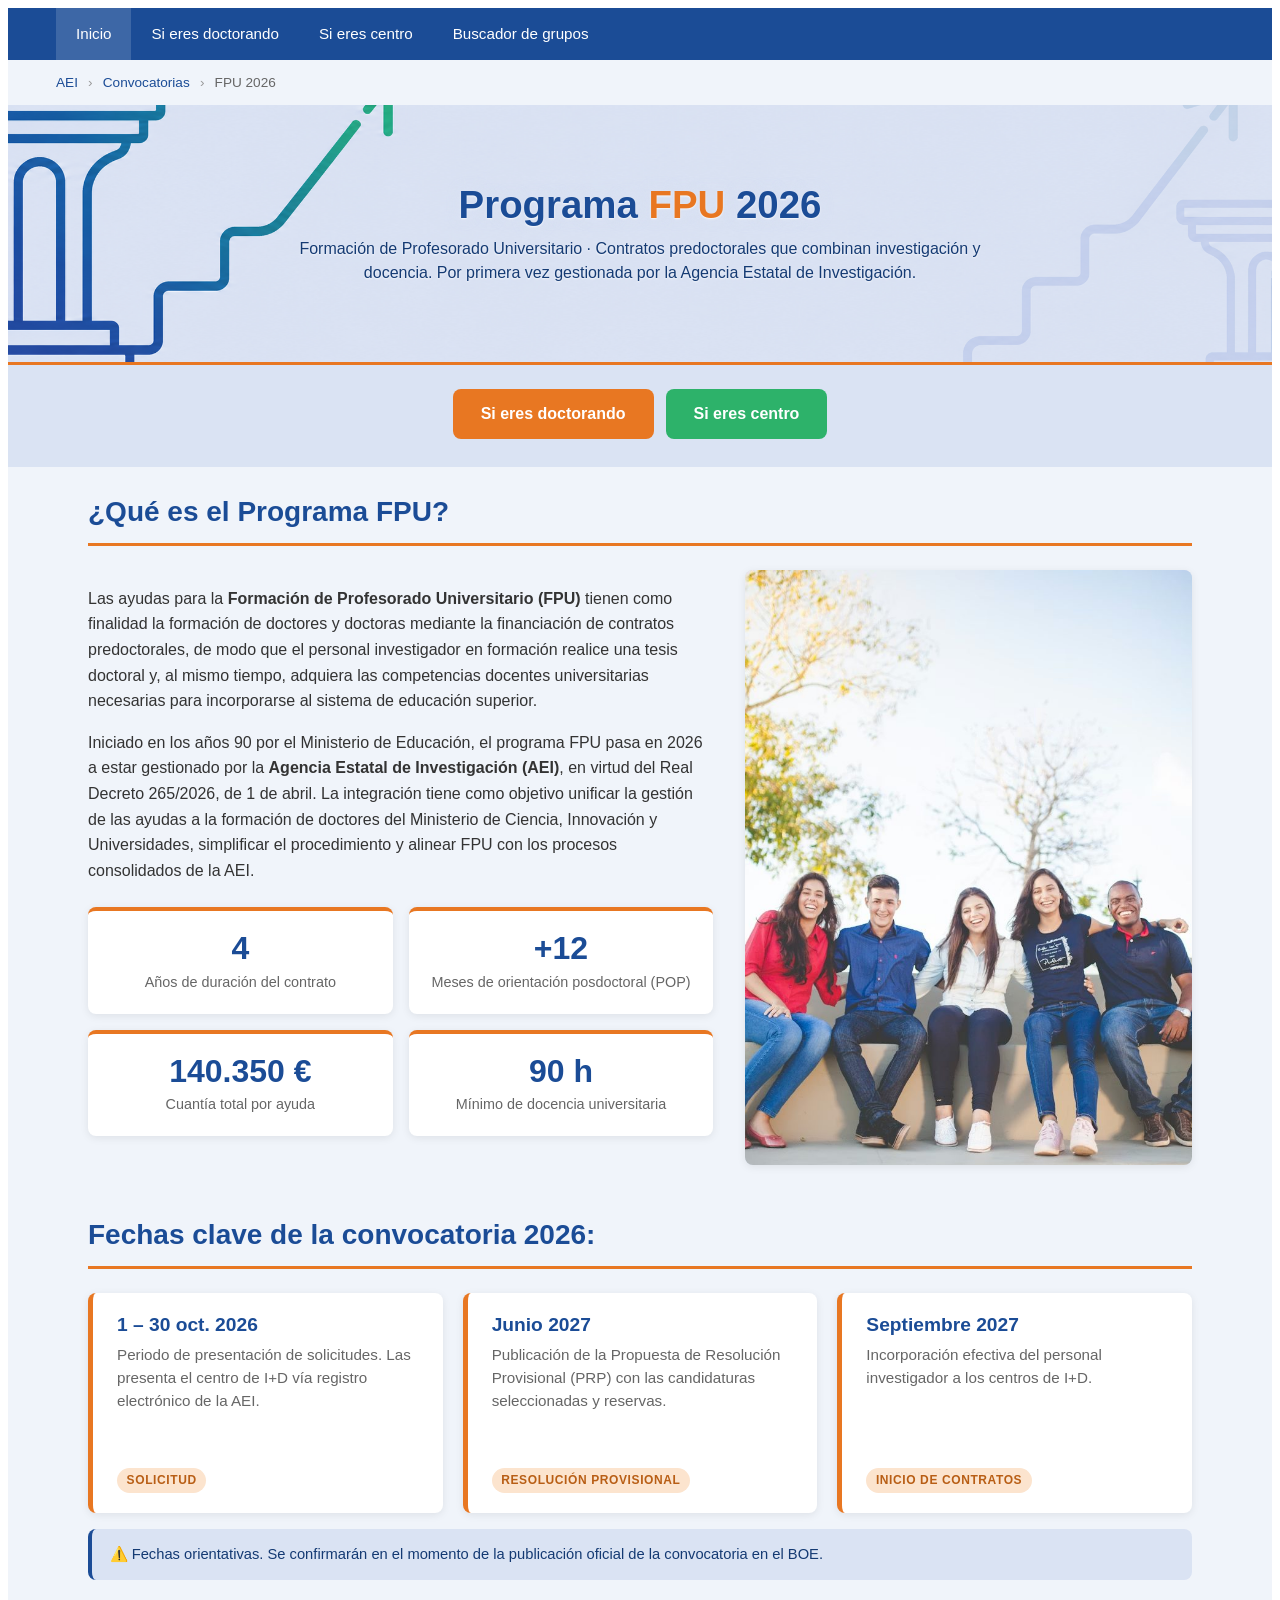
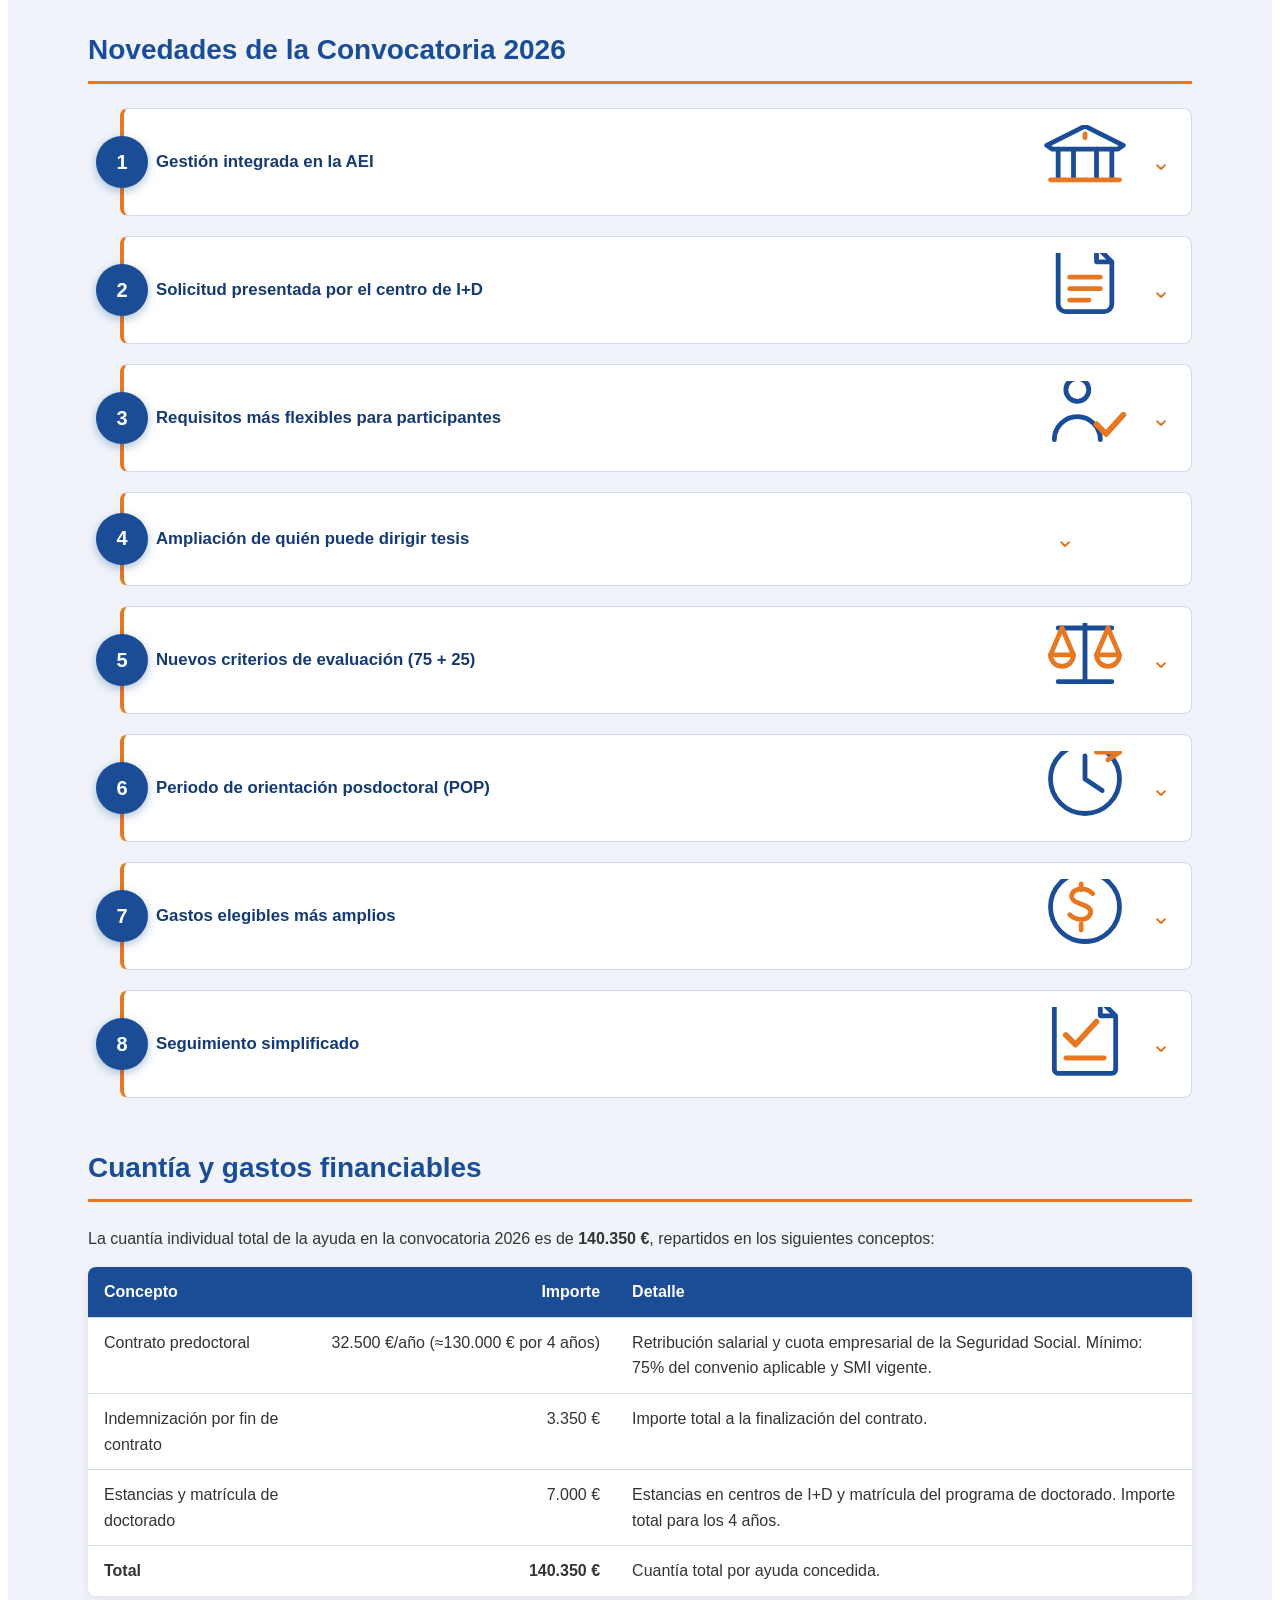
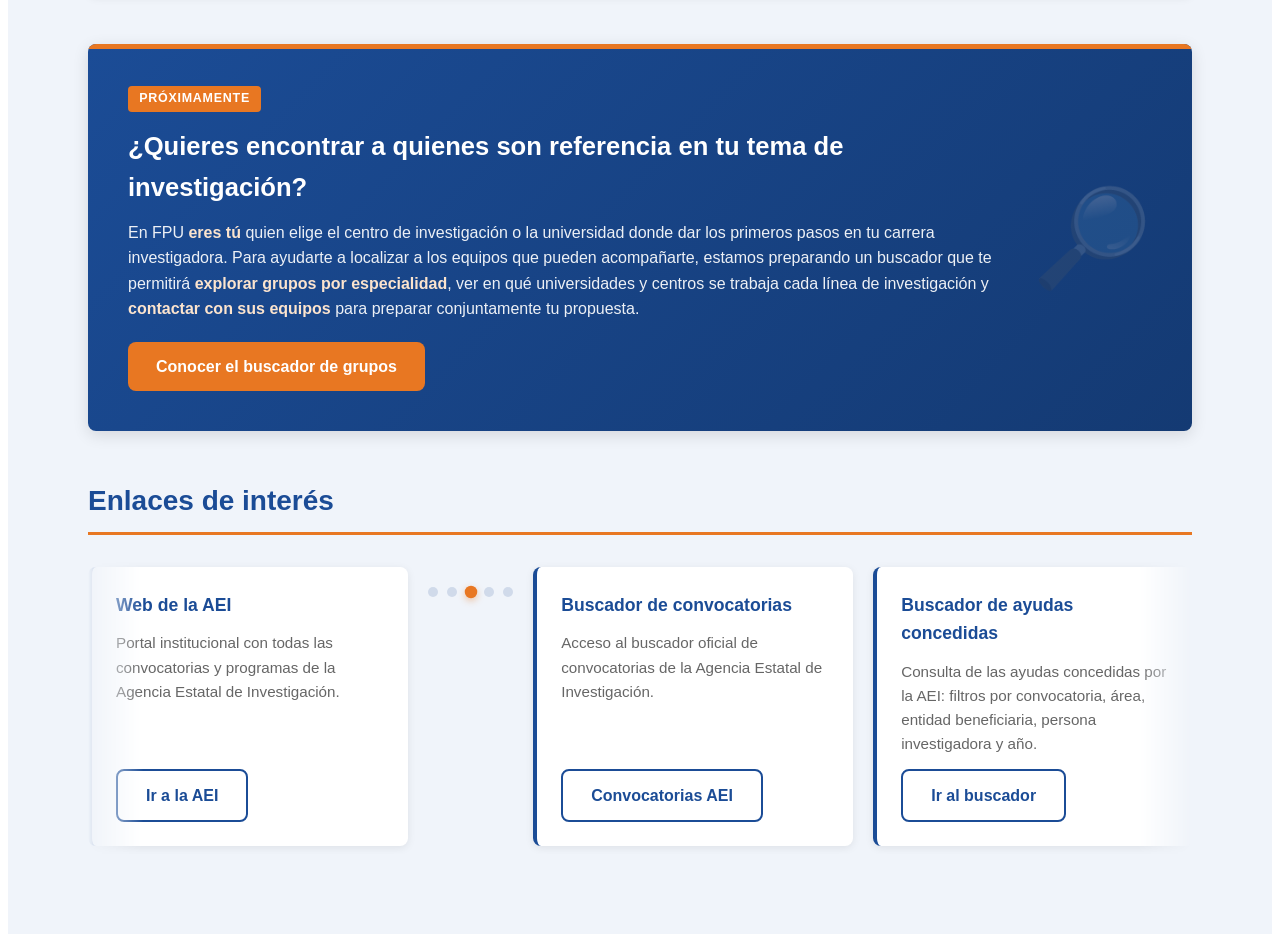
==== commit 9704aba8: "Actualizacion 13/05/2026 17:00:52,26" ====
--- a/index.html
+++ b/index.html
@@ -1,1300 +1,1456 @@
-<!DOCTYPE html>
-<html lang="es">
-<head>
-<meta charset="UTF-8">
-<meta name="viewport" content="width=device-width, initial-scale=1.0">
-<title>Inicio — Convocatoria FPU 2026 | Agencia Estatal de Investigación</title>
-<meta name="description" content="Convocatoria 2026 de ayudas para la Formación de Profesorado Universitario (FPU), gestionada por primera vez desde la Agencia Estatal de Investigación. Conoce las novedades, requisitos, plazos y criterios de evaluación.">
-</head>
-<body>
-<div class="fpu-page">
-
-<!-- ===== CSS:BEGIN (auto-sync from assets/styles.css) ===== -->
-<style>
-/* ==========================================================================
-   ESTILOS GLOBALES — Web Convocatoria FPU 2026 (AEI)
-   Paleta: azul AEI + acento naranja FPU
-   ========================================================================== */
-
-:root {
-  --aei-azul: #1b4c96;
-  --aei-azul-oscuro: #143a73;
-  --aei-azul-claro: #dae3f3;
-  --fpu-naranja: #e87722;
-  --fpu-naranja-oscuro: #b85e15;
-  --fpu-naranja-claro: #fce4ce;
-  --fondo-claro: #f0f4fa;
-  --fondo-blanco: #ffffff;
-  --texto-principal: #333333;
-  --texto-secundario: #666666;
-  --texto-claro: #ffffff;
-  --borde-suave: #d0daea;
-  --sombra-suave: 0 2px 8px rgba(0, 0, 0, 0.08);
-  --sombra-media: 0 4px 16px rgba(0, 0, 0, 0.12);
-  --radio-borde: 8px;
-  --transicion: 0.3s ease;
-}
-
-/* --- Reset y base --- */
-:where(.fpu-page, .fpu-page *, .fpu-page *::before, .fpu-page *::after) {
-  box-sizing: border-box;
-}
-.fpu-page { scroll-behavior: smooth; }
-.fpu-page {
-  font-family: -apple-system, BlinkMacSystemFont, "Segoe UI", Roboto, "Helvetica Neue", Arial, sans-serif;
-  color: var(--texto-principal);
-  background-color: var(--fondo-claro);
-  line-height: 1.6;
-  margin: 0;
-  padding: 0;
-}
-:where(.fpu-page) img { max-width: 100%; height: auto; }
-:where(.fpu-page) a {
-  color: var(--aei-azul);
-  text-decoration: none;
-  transition: color var(--transicion);
-}
-:where(.fpu-page) a:hover {
-  color: var(--aei-azul-oscuro);
-  text-decoration: underline;
-}
-
-/* --- Navegación principal --- */
-.nav-principal { background: var(--aei-azul); }
-.nav-principal .container {
-  max-width: 1200px;
-  margin: 0 auto;
-  padding: 0 1rem;
-  display: flex;
-  align-items: center;
-  justify-content: space-between;
-}
-.nav-principal ul {
-  list-style: none; margin: 0; padding: 0;
-  display: flex; flex-wrap: wrap;
-}
-.nav-principal li a {
-  display: block;
-  color: var(--texto-claro);
-  padding: 0.85rem 1.25rem;
-  font-size: 0.95rem;
-  font-weight: 500;
-  transition: background var(--transicion);
-  white-space: nowrap;
-}
-.nav-principal li a:hover,
-.nav-principal li a.active {
-  background: rgba(255, 255, 255, 0.15);
-  text-decoration: none;
-}
-.nav-principal li a.nav-destacado {
-  background: var(--fpu-naranja);
-  color: var(--texto-claro);
-  font-weight: 600;
-}
-.nav-principal li a.nav-destacado:hover {
-  background: var(--fpu-naranja-oscuro);
-}
-.nav-toggle {
-  display: none;
-  background: none;
-  border: none;
-  color: var(--texto-claro);
-  font-size: 1.5rem;
-  cursor: pointer;
-  padding: 0.5rem;
-}
-
-/* --- Breadcrumb --- */
-.breadcrumb {
-  max-width: 1200px;
-  margin: 0 auto;
-  padding: 0.75rem 1rem;
-  font-size: 0.85rem;
-  color: var(--texto-secundario);
-}
-.breadcrumb a { color: var(--aei-azul); }
-.breadcrumb span { margin: 0 0.4rem; color: #999; }
-
-/* --- Contenido principal (margen lateral generoso) --- */
-.fpu-page main { max-width: 1200px; margin: 0 auto; padding: 0 2rem 2rem; }
-@media (min-width: 1100px) {
-  .fpu-page main { padding: 0 3rem 2rem; }
-}
-
-/* --- Secciones --- */
-.seccion { margin-bottom: 3rem; }
-.seccion-titulo {
-  font-size: 1.75rem;
-  color: var(--aei-azul);
-  margin-bottom: 1.5rem;
-  padding-bottom: 0.5rem;
-  border-bottom: 3px solid var(--fpu-naranja);
-  font-weight: 700;
-}
-.seccion-subtitulo {
-  font-size: 1.25rem;
-  color: var(--aei-azul);
-  margin-bottom: 1rem;
-  font-weight: 600;
-}
-
-/* --- Tarjetas --- */
-.tarjetas-grid {
-  display: grid;
-  grid-template-columns: repeat(auto-fill, minmax(280px, 1fr));
-  gap: 1.5rem;
-}
-.tarjeta {
-  background: var(--fondo-blanco);
-  border-radius: var(--radio-borde);
-  box-shadow: var(--sombra-suave);
-  padding: 1.5rem;
-  transition: box-shadow var(--transicion), transform var(--transicion);
-  border-left: 4px solid var(--aei-azul);
-}
-.tarjeta:hover {
-  box-shadow: var(--sombra-media);
-  transform: translateY(-2px);
-}
-.tarjeta h3 {
-  color: var(--aei-azul);
-  font-size: 1.1rem;
-  margin: 0 0 0.75rem;
-}
-.tarjeta p { color: var(--texto-secundario); font-size: 0.95rem; margin: 0 0 0.75rem; }
-
-/* --- Botones --- */
-.btn-aei, .btn-fpu, .btn-fpu-outline {
-  display: inline-block;
-  padding: 0.75rem 1.75rem;
-  border-radius: var(--radio-borde);
-  font-weight: 600;
-  font-size: 1rem;
-  border: none;
-  cursor: pointer;
-  transition: background var(--transicion), color var(--transicion), transform var(--transicion);
-}
-.btn-aei { background: var(--aei-azul); color: var(--texto-claro); }
-.btn-aei:hover { background: var(--aei-azul-oscuro); color: var(--texto-claro); text-decoration: none; }
-.btn-fpu { background: var(--fpu-naranja); color: var(--texto-claro); }
-.btn-fpu:hover { background: var(--fpu-naranja-oscuro); color: var(--texto-claro); text-decoration: none; }
-.btn-fpu-outline {
-  background: transparent;
-  color: var(--aei-azul);
-  border: 2px solid var(--aei-azul);
-}
-.btn-fpu-outline:hover {
-  background: var(--aei-azul);
-  color: var(--texto-claro);
-  text-decoration: none;
-}
-
-/* --- Hero / Banner: TÍTULO DENTRO del banner entre los iconos; texto+botones debajo --- */
-.hero {
-  background: var(--aei-azul-claro);
-  color: var(--texto-principal);
-  position: relative;
-  overflow: hidden;
-}
-.hero-banner-area {
-  position: relative;
-  width: 100%;
-  height: 200px;
-  background: url('assets/banner-fpu.png') center / cover no-repeat;
-  border-bottom: 3px solid var(--fpu-naranja);
-  display: flex;
-  align-items: center;
-  justify-content: center;
-}
-.hero-titulo-banner {
-  /* máximo 600px y mucho padding lateral para que NUNCA pise los iconos */
-  max-width: 600px;
-  width: calc(100% - 360px);
-  text-align: center;
-  padding: 0 1rem;
-}
-.hero-titulo-banner h1 {
-  font-size: clamp(1.2rem, 2.2vw, 1.85rem);
-  font-weight: 800;
-  line-height: 1.15;
-  margin: 0;
-  color: var(--aei-azul);
-  text-shadow: 0 1px 2px rgba(255,255,255,0.75), 0 0 12px rgba(218,227,243,0.6);
-}
-.hero-titulo-banner h1 span { color: var(--fpu-naranja); }
-
-.hero-debajo {
-  max-width: 900px;
-  margin: 0 auto;
-  text-align: center;
-  padding: 1.5rem 1.5rem 1.75rem;
-}
-.hero-debajo p {
-  font-size: 1.05rem;
-  color: var(--aei-azul-oscuro);
-  margin: 0 auto 1.25rem;
-  line-height: 1.6;
-  max-width: 700px;
-}
-.hero-botones {
-  display: flex;
-  gap: 0.75rem;
-  flex-wrap: wrap;
-  justify-content: center;
-}
-
-/* Botón verde (complementario para "Si eres centro" desde otras páginas) */
-.btn-verde {
-  display: inline-block;
-  padding: 0.75rem 1.75rem;
-  border-radius: var(--radio-borde);
-  font-weight: 600;
-  font-size: 1rem;
-  background: #2db26a;
-  color: var(--texto-claro);
-  border: none;
-  cursor: pointer;
-  transition: background var(--transicion);
-}
-.btn-verde:hover { background: #1f8a4f; color: var(--texto-claro); text-decoration: none; }
-
-@media (max-width: 900px) {
-  .hero-banner-area { height: 160px; }
-  .hero-titulo-banner { width: calc(100% - 220px); }
-  .hero-titulo-banner h1 { font-size: 1.15rem; }
-}
-@media (max-width: 600px) {
-  .hero-banner-area { height: 120px; }
-  .hero-titulo-banner { width: calc(100% - 140px); }
-  .hero-titulo-banner h1 { font-size: 0.95rem; }
-  .hero-debajo { padding: 1rem 0.75rem 1.25rem; }
-}
-
-/* --- Datos clave (cuadrícula 2×2 por defecto) --- */
-.datos-clave {
-  display: grid;
-  grid-template-columns: repeat(2, 1fr);
-  gap: 1rem;
-  margin: 1.5rem 0;
-}
-.dato-item {
-  background: var(--fondo-blanco);
-  border-radius: var(--radio-borde);
-  padding: 1.25rem;
-  text-align: center;
-  box-shadow: var(--sombra-suave);
-  border-top: 4px solid var(--fpu-naranja);
-}
-.dato-numero {
-  font-size: 2rem;
-  font-weight: 800;
-  color: var(--aei-azul);
-  line-height: 1.1;
-}
-.dato-label {
-  color: var(--texto-secundario);
-  font-size: 0.9rem;
-  margin-top: 0.25rem;
-}
-
-/* --- Novedades destacadas (lista) --- */
-.novedades-destacadas {
-  background: var(--fondo-blanco);
-  border-radius: var(--radio-borde);
-  padding: 2rem 2.5rem;
-  box-shadow: var(--sombra-suave);
-  position: relative;
-}
-.novedades-destacadas::before {
-  content: "";
-  position: absolute;
-  top: 0; left: 0; right: 0;
-  height: 4px;
-  background: linear-gradient(90deg, var(--aei-azul), var(--fpu-naranja));
-  border-radius: var(--radio-borde) var(--radio-borde) 0 0;
-}
-.novedad-item {
-  display: flex;
-  gap: 1rem;
-  padding: 1.25rem 0;
-  border-bottom: 1px solid var(--borde-suave);
-  align-items: center;
-}
-.novedad-item:last-child { border-bottom: none; }
-.novedad-icono {
-  flex-shrink: 0;
-  width: 44px;
-  height: 44px;
-  border-radius: 50%;
-  background: var(--aei-azul);
-  color: var(--texto-claro);
-  display: flex;
-  align-items: center;
-  justify-content: center;
-  font-weight: 700;
-  font-size: 1.1rem;
-}
-.novedad-texto {
-  flex: 1 1 auto;
-}
-.novedad-texto h3 {
-  color: var(--aei-azul);
-  font-size: 1.15rem;
-  margin: 0 0 0.4rem;
-}
-.novedad-texto p { margin: 0; color: var(--texto-secundario); }
-.novedad-img {
-  flex-shrink: 0;
-  width: 72px;
-  height: 72px;
-  display: flex;
-  align-items: center;
-  justify-content: center;
-  background: var(--fpu-naranja-claro);
-  border-radius: 12px;
-  padding: 10px;
-}
-.novedad-img img { width: 100%; height: 100%; display: block; }
-@media (max-width: 600px) {
-  .novedad-img { width: 56px; height: 56px; padding: 6px; }
-}
-
-/* --- CTA destacada: buscador de grupos / personas expertas --- */
-.cta-buscador {
-  display: grid;
-  grid-template-columns: 1fr auto;
-  gap: 2rem;
-  align-items: center;
-  background: linear-gradient(135deg, var(--aei-azul) 0%, var(--aei-azul-oscuro) 100%);
-  color: var(--texto-claro);
-  border-radius: var(--radio-borde);
-  padding: 2.5rem 2.5rem;
-  box-shadow: var(--sombra-media);
-  position: relative;
-  overflow: hidden;
-}
-.cta-buscador::after {
-  content: "";
-  position: absolute;
-  top: 0; left: 0; right: 0;
-  height: 5px;
-  background: var(--fpu-naranja);
-}
-.cta-buscador-tag {
-  display: inline-block;
-  background: var(--fpu-naranja);
-  color: var(--texto-claro);
-  padding: 0.2rem 0.7rem;
-  border-radius: 4px;
-  font-size: 0.78rem;
-  font-weight: 700;
-  letter-spacing: 0.06em;
-  text-transform: uppercase;
-  margin-bottom: 0.85rem;
-}
-.cta-buscador h2 {
-  margin: 0 0 0.75rem;
-  font-size: 1.6rem;
-  color: var(--texto-claro);
-  font-weight: 700;
-}
-.cta-buscador p {
-  margin: 0 0 0.85rem;
-  color: rgba(255, 255, 255, 0.92);
-  line-height: 1.6;
-}
-.cta-buscador p:last-of-type { margin-bottom: 1.25rem; }
-.cta-buscador strong { color: var(--fpu-naranja-claro); font-weight: 700; }
-.cta-buscador .btn-fpu {
-  background: var(--fpu-naranja);
-  color: var(--texto-claro);
-}
-.cta-buscador .btn-fpu:hover { background: var(--fpu-naranja-oscuro); }
-.cta-buscador-icono {
-  font-size: 6rem;
-  line-height: 1;
-  color: rgba(255, 255, 255, 0.18);
-  user-select: none;
-}
-@media (max-width: 768px) {
-  .cta-buscador { grid-template-columns: 1fr; padding: 1.75rem; }
-  .cta-buscador h2 { font-size: 1.3rem; }
-  .cta-buscador-icono { font-size: 4rem; text-align: center; }
-}
-
-/* --- Aviso "Próximamente" (página buscador-grupos) --- */
-.aviso-proximamente {
-  background: var(--fondo-blanco);
-  border-left: 5px solid var(--fpu-naranja);
-  border-radius: var(--radio-borde);
-  padding: 1.75rem 2rem;
-  box-shadow: var(--sombra-suave);
-}
-.aviso-proximamente h2 {
-  color: var(--aei-azul);
-  margin: 0 0 0.5rem;
-  font-size: 1.4rem;
-}
-.aviso-proximamente p { margin: 0 0 0.75rem; }
-.aviso-proximamente p:last-child { margin-bottom: 0; }
-.aviso-tag {
-  display: inline-block;
-  background: var(--fpu-naranja);
-  color: var(--texto-claro);
-  padding: 0.18rem 0.65rem;
-  border-radius: 4px;
-  font-size: 0.78rem;
-  font-weight: 700;
-  letter-spacing: 0.06em;
-  text-transform: uppercase;
-  margin-bottom: 0.6rem;
-}
-
-/* --- Tarjeta de convocatoria --- */
-.convocatoria-card {
-  background: var(--fondo-blanco);
-  border-radius: var(--radio-borde);
-  box-shadow: var(--sombra-suave);
-  padding: 1.25rem 1.5rem;
-  margin-bottom: 1rem;
-  display: flex;
-  align-items: center;
-  justify-content: space-between;
-  gap: 1rem;
-  border-left: 4px solid var(--aei-azul);
-  flex-wrap: wrap;
-}
-.convocatoria-card.vigente { border-left-color: var(--fpu-naranja); }
-.convocatoria-info h3 { margin: 0; font-size: 1.05rem; color: var(--aei-azul); }
-.convocatoria-info .anio {
-  display: inline-block;
-  background: var(--aei-azul);
-  color: var(--texto-claro);
-  padding: 0.1rem 0.55rem;
-  border-radius: 4px;
-  font-size: 0.85rem;
-  margin-right: 0.5rem;
-}
-.convocatoria-info .estado {
-  display: inline-block;
-  margin-top: 0.4rem;
-  font-size: 0.85rem;
-  color: var(--texto-secundario);
-}
-.convocatoria-info .estado.abierta { color: var(--fpu-naranja-oscuro); font-weight: 600; }
-
-/* --- Sección con imagen --- */
-.seccion-con-imagen {
-  display: grid;
-  grid-template-columns: 1.4fr 1fr;
-  gap: 2rem;
-  align-items: center;
-}
-.seccion-imagen {
-  width: 100%;
-  border-radius: var(--radio-borde);
-  box-shadow: var(--sombra-suave);
-}
-
-/* --- Fechas clave (cards con fecha grande + descripción) --- */
-.fechas-clave {
-  display: grid;
-  grid-template-columns: repeat(auto-fit, minmax(220px, 1fr));
-  gap: 1.25rem;
-}
-.fecha-card {
-  background: var(--fondo-blanco);
-  border-radius: var(--radio-borde);
-  padding: 1.25rem 1.5rem;
-  box-shadow: var(--sombra-suave);
-  border-left: 5px solid var(--fpu-naranja);
-  position: relative;
-}
-.fecha-card .badge {
-  display: inline-block;
-  background: var(--fpu-naranja-claro);
-  color: var(--fpu-naranja-oscuro);
-  font-size: 0.75rem;
-  font-weight: 700;
-  letter-spacing: 0.05em;
-  text-transform: uppercase;
-  padding: 0.2rem 0.6rem;
-  border-radius: 999px;
-  margin-bottom: 0.6rem;
-}
-.fecha-card .fecha-grande {
-  font-size: 1.35rem;
-  font-weight: 800;
-  color: var(--aei-azul);
-  line-height: 1.15;
-  margin: 0 0 0.35rem;
-}
-.fecha-card p {
-  margin: 0;
-  color: var(--texto-secundario);
-  font-size: 0.95rem;
-  line-height: 1.5;
-}
-.aviso-fechas {
-  background: var(--aei-azul-claro);
-  border-left: 4px solid var(--aei-azul);
-  padding: 0.85rem 1.1rem;
-  border-radius: var(--radio-borde);
-  color: var(--aei-azul-oscuro);
-  font-size: 0.92rem;
-  margin-top: 1rem;
-}
-
-/* --- Foto panorámica de ancho completo (altura reducida 25%, separada del hero) --- */
-.foto-jovenes {
-  margin: 2rem 0;
-  border-radius: var(--radio-borde);
-  overflow: hidden;
-  box-shadow: var(--sombra-suave);
-  background: var(--aei-azul-claro);
-}
-.foto-jovenes img {
-  display: block;
-  width: 100%;
-  height: auto;
-  max-height: 270px;   /* antes 360px → -25% */
-  object-fit: cover;
-}
-.foto-jovenes figcaption {
-  background: var(--fondo-blanco);
-  color: var(--texto-secundario);
-  font-size: 0.85rem;
-  padding: 0.6rem 1rem;
-  text-align: center;
-  font-style: italic;
-}
-
-/* --- Placeholder de imagen pendiente (mientras decidimos la foto definitiva) --- */
-.placeholder-imagen {
-  margin: 0;
-  width: 100%;
-  min-height: 220px;
-  display: flex;
-  flex-direction: column;
-  align-items: center;
-  justify-content: center;
-  text-align: center;
-  border-radius: var(--radio-borde);
-  background: repeating-linear-gradient(
-    45deg,
-    var(--aei-azul-claro),
-    var(--aei-azul-claro) 14px,
-    #c8d6ee 14px,
-    #c8d6ee 28px
-  );
-  color: var(--aei-azul-oscuro);
-  font-size: 0.95rem;
-  font-style: italic;
-  padding: 1.5rem;
-  border: 2px dashed var(--aei-azul);
-}
-.placeholder-imagen .ph-icon { font-size: 2rem; margin-bottom: 0.5rem; }
-.placeholder-imagen figcaption { color: var(--aei-azul-oscuro); }
-
-/* Variante en banda ancha (para secciones full-width) */
-.placeholder-imagen.ancha { min-height: 180px; }
-
-/* --- Tabla simple --- */
-.tabla-simple {
-  width: 100%;
-  border-collapse: collapse;
-  background: var(--fondo-blanco);
-  box-shadow: var(--sombra-suave);
-  border-radius: var(--radio-borde);
-  overflow: hidden;
-}
-.tabla-simple th, .tabla-simple td {
-  padding: 0.75rem 1rem;
-  text-align: left;
-  border-bottom: 1px solid var(--borde-suave);
-  vertical-align: top;
-}
-.tabla-simple thead {
-  background: var(--aei-azul);
-  color: var(--texto-claro);
-}
-.tabla-simple tbody tr:hover { background: var(--fondo-claro); }
-.tabla-simple tbody tr:last-child td { border-bottom: none; }
-
-/* --- Acordeón (FAQ / detalles) --- */
-.acordeon-item {
-  background: var(--fondo-blanco);
-  border-radius: var(--radio-borde);
-  box-shadow: var(--sombra-suave);
-  margin-bottom: 0.75rem;
-  overflow: hidden;
-}
-.acordeon-header {
-  width: 100%;
-  text-align: left;
-  background: none;
-  border: none;
-  padding: 1rem 1.25rem;
-  font-size: 1.05rem;
-  font-weight: 600;
-  color: var(--aei-azul);
-  cursor: pointer;
-  display: flex;
-  justify-content: space-between;
-  align-items: center;
-  gap: 1rem;
-}
-.acordeon-header::after {
-  content: "+";
-  font-size: 1.5rem;
-  color: var(--fpu-naranja);
-  transition: transform var(--transicion);
-}
-.acordeon-header.activo::after { content: "−"; }
-.acordeon-contenido {
-  display: none;
-  padding: 0 1.25rem 1.25rem;
-  color: var(--texto-principal);
-  border-top: 1px solid var(--borde-suave);
-}
-.acordeon-contenido.activo { display: block; }
-
-/* --- Banner cofinanciación / footer --- */
-.banner-cofinanciacion {
-  background: var(--fondo-blanco);
-  border-top: 1px solid var(--borde-suave);
-  margin-top: 2rem;
-  padding: 1.5rem 1rem;
-}
-.banner-cofinanciacion .container {
-  max-width: 1200px;
-  margin: 0 auto;
-  display: flex;
-  align-items: center;
-  gap: 1.5rem;
-  flex-wrap: wrap;
-}
-.cofinanciacion-texto {
-  margin: 0;
-  font-size: 0.9rem;
-  color: var(--texto-secundario);
-  line-height: 1.5;
-}
-
-/* --- Paleta verde alternativa para centros.html --- */
-.fpu-page.tema-verde {
-  --fpu-naranja: #2db26a;
-  --fpu-naranja-oscuro: #1f8a4f;
-  --fpu-naranja-claro: #d6f0e2;
-}
-
-/* --- Sección a 2 columnas: contenido izq + foto vertical dcha --- */
-.seccion-2col {
-  display: grid;
-  grid-template-columns: 1.4fr 1fr;
-  gap: 2rem;
-  align-items: start;
-}
-.seccion-2col-foto {
-  width: 100%;
-  border-radius: var(--radio-borde);
-  overflow: hidden;
-  box-shadow: var(--sombra-suave);
-  background: var(--aei-azul-claro);
-}
-.seccion-2col-foto img {
-  width: 100%;
-  display: block;
-  aspect-ratio: 3 / 4;
-  object-fit: cover;
-}
-/* Variante: datos-clave dentro de la columna izquierda en 2 columnas (2x2) */
-.seccion-2col .datos-clave { grid-template-columns: repeat(2, 1fr); }
-@media (max-width: 900px) {
-  .seccion-2col { grid-template-columns: 1fr; }
-  .seccion-2col-foto img { aspect-ratio: 4 / 3; }
-}
-
-/* --- "Lo que ofrece la ayuda": 4 datos (2x2) izq + texto dcha --- */
-.ofrece-grid {
-  display: grid;
-  grid-template-columns: 1fr 1.2fr;
-  gap: 2rem;
-  align-items: center;
-}
-.ofrece-grid .datos-clave { grid-template-columns: repeat(2, 1fr); margin: 0; }
-.ofrece-grid .texto p { margin: 0 0 1rem; }
-@media (max-width: 900px) {
-  .ofrece-grid { grid-template-columns: 1fr; }
-}
-
-/* --- "Tu directora de tesis": foto vertical + texto sobre viñeta --- */
-.directora-grid {
-  display: grid;
-  grid-template-columns: 1fr 1.6fr;
-  gap: 2rem;
-  align-items: center;
-}
-.directora-foto {
-  width: 100%;
-  aspect-ratio: 3 / 4;
-  object-fit: cover;
-  border-radius: var(--radio-borde);
-  box-shadow: var(--sombra-media);
-  display: block;
-}
-.directora-texto {
-  background: radial-gradient(ellipse at 30% 25%, rgba(255,255,255,0.95) 0%, rgba(218,227,243,0.55) 70%, rgba(218,227,243,0.4) 100%);
-  padding: 1.75rem 2rem;
-  border-radius: var(--radio-borde);
-  box-shadow: var(--sombra-suave);
-}
-.directora-texto p:first-child { margin-top: 0; }
-.directora-texto p:last-child { margin-bottom: 0; }
-@media (max-width: 900px) {
-  .directora-grid { grid-template-columns: 1fr; }
-}
-
-/* --- Bloques destacados para doctorandos (azul claro / naranja semi) --- */
-.bloque-destacado {
-  background: var(--fpu-naranja-claro);
-  border-radius: var(--radio-borde);
-  padding: 1.5rem 1.85rem;
-  margin: 1.5rem 0;
-  border-left: 4px solid var(--fpu-naranja);
-}
-.bloque-destacado.azul {
-  background: var(--aei-azul-claro);
-  border-left-color: var(--aei-azul);
-}
-.bloque-destacado h3 { margin-top: 0; color: var(--aei-azul); }
-.bloque-destacado :last-child { margin-bottom: 0; }
-
-/* --- Novedades en acordeones con fondo gradiente naranja --- */
-.novedades-acordeon-lista {
-  display: flex;
-  flex-direction: column;
-  gap: 0.85rem;
-}
-.novedad-acordeon {
-  background: linear-gradient(135deg, var(--fpu-naranja-claro) 0%, rgba(232,119,34,0.18) 100%);
-  border-radius: var(--radio-borde);
-  overflow: hidden;
-  transition: box-shadow var(--transicion), transform var(--transicion);
-  border: 1px solid rgba(232,119,34,0.25);
-}
-.novedad-acordeon:hover { box-shadow: var(--sombra-media); transform: translateY(-1px); }
-.novedad-acordeon-header {
-  width: 100%;
-  display: flex;
-  align-items: center;
-  gap: 1rem;
-  padding: 1rem 1.25rem;
-  background: none;
-  border: none;
-  cursor: pointer;
-  text-align: left;
-  font-family: inherit;
-}
-.novedad-acordeon-num {
-  flex-shrink: 0;
-  width: 36px; height: 36px;
-  border-radius: 50%;
-  background: var(--fpu-naranja);
-  color: #fff;
-  display: flex; align-items: center; justify-content: center;
-  font-weight: 800;
-  box-shadow: 0 2px 6px rgba(232,119,34,0.4);
-}
-.novedad-acordeon-titulo {
-  flex: 1;
-  color: var(--aei-azul-oscuro);
-  font-weight: 700;
-  font-size: 1.05rem;
-  line-height: 1.3;
-}
-.novedad-acordeon-chevron {
-  flex-shrink: 0;
-  color: var(--fpu-naranja-oscuro);
-  font-size: 1.4rem;
-  line-height: 1;
-  transition: transform 0.35s ease;
-  user-select: none;
-}
-.novedad-acordeon.abierto .novedad-acordeon-chevron { transform: rotate(180deg); }
-.novedad-acordeon-cuerpo {
-  max-height: 0;
-  overflow: hidden;
-  transition: max-height 0.45s ease;
-}
-.novedad-acordeon.abierto .novedad-acordeon-cuerpo { max-height: 500px; }
-.novedad-acordeon-cuerpo-inner {
-  display: flex;
-  align-items: center;
-  gap: 1rem;
-  padding: 0 1.25rem 1.25rem 4.4rem;
-  color: var(--aei-azul-oscuro);
-}
-.novedad-acordeon-cuerpo-inner p { margin: 0; flex: 1; }
-.novedad-acordeon-cuerpo-inner .novedad-img-mini {
-  flex-shrink: 0;
-  width: 60px; height: 60px;
-  background: rgba(255,255,255,0.65);
-  border-radius: 10px;
-  padding: 8px;
-  display: flex; align-items: center; justify-content: center;
-}
-.novedad-acordeon-cuerpo-inner .novedad-img-mini img { width: 100%; height: 100%; }
-
-/* --- Fechas: orden invertido (fecha arriba, descripción, badge abajo) --- */
-.fecha-card { display: flex; flex-direction: column; }
-.fecha-card .fecha-grande { order: 1; margin-bottom: 0.5rem; }
-.fecha-card p           { order: 2; margin-bottom: 0.75rem; }
-.fecha-card .badge      { order: 3; align-self: flex-start; margin-bottom: 0; }
-
-/* --- Carrusel auto-rotación (3 visibles desktop) --- */
-.carrusel-wrapper {
-  position: relative;
-  overflow: hidden;
-  padding: 0.5rem 0;
-  /* máscara opcional para sutil fade lateral */
-  mask-image: linear-gradient(90deg, transparent 0, #000 5%, #000 95%, transparent 100%);
-  -webkit-mask-image: linear-gradient(90deg, transparent 0, #000 5%, #000 95%, transparent 100%);
-}
-.carrusel-pista {
-  display: flex;
-  gap: 1.25rem;
-  width: max-content;
-  animation: carrusel-auto 30s linear infinite;
-}
-.carrusel-wrapper:hover .carrusel-pista { animation-play-state: paused; }
-.carrusel-item {
-  flex: 0 0 320px;        /* ancho fijo por item */
-}
-@keyframes carrusel-auto {
-  from { transform: translateX(0); }
-  to   { transform: translateX(-50%); }   /* funciona si la pista contiene 2 copias */
-}
-@media (max-width: 900px) {
-  .carrusel-item { flex: 0 0 260px; }
-  .carrusel-pista { animation-duration: 22s; }
-}
-
-/* --- Utilidades --- */
-.text-center { text-align: center; }
-.text-azul { color: var(--aei-azul); }
-.text-verde { color: var(--fpu-naranja-oscuro); }
-.bg-blanco { background: var(--fondo-blanco); }
-.mt-2 { margin-top: 1rem; }
-.mt-3 { margin-top: 1.5rem; }
-.mb-2 { margin-bottom: 1rem; }
-.mb-3 { margin-bottom: 1.5rem; }
-
-/* --- Responsive --- */
-@media (max-width: 900px) {
-  .seccion-con-imagen { grid-template-columns: 1fr; }
-}
-@media (max-width: 768px) {
-  .nav-toggle { display: block; }
-  .nav-principal ul {
-    display: none;
-    flex-direction: column;
-    width: 100%;
-  }
-  .nav-principal ul.nav-open { display: flex; }
-  .nav-principal .container { flex-wrap: wrap; }
-  .nav-principal li a {
-    padding: 0.75rem 1rem;
-    border-top: 1px solid rgba(255, 255, 255, 0.1);
-  }
-  .tarjetas-grid { grid-template-columns: 1fr; }
-  .datos-clave { grid-template-columns: 1fr; }
-  .seccion-titulo { font-size: 1.4rem; }
-  .hero-texto h1 { font-size: 1.85rem; }
-  .hero { padding: 2.5rem 1rem; }
-}
-@media (max-width: 480px) {
-  .btn-aei, .btn-fpu, .btn-fpu-outline {
-    display: block;
-    text-align: center;
-    width: 100%;
-  }
-}
-                                                                                                                                                                                                                                                                                                                                                                                                                                                                                                                                                                                                                                                                                                                                                                                                                                                                                                                                                                                                                                                                                                                                                                                                                                                                                                                                                                                                                                                                                                                                                                                                                                                                                                                                                                                                                                                                                                                                                                                                                                                                                                                                                                                                                                                                                                                                                                                                                                                                                                                                                                                                                                                                                                                                                                                                                                                                                                                                                                                                                                                                                                                                                                                                                                                                                                                                                                                                                                                                                                                                                                                                                                                                                                                                                                                                                                                                                                                                                                                                                                                                                                                                                                                                                                                                                                                                                                                                                                                                                                                                                                                                                                                                                                                                                                                                                                                                                                                                                                                                                                                                                                                                                                                                                                                                                    
-</style>
-<!-- ===== CSS:END ===== -->
-
-<!-- ===== NAVEGACIÓN ===== -->
-  <nav aria-label="Navegación principal" class="nav-principal">
-    <div class="container">
-      <button aria-expanded="false" aria-label="Abrir menú" class="nav-toggle">☰</button>
-      <ul id="nav-menu">
-                <li><a class="active" href="index.html">Inicio</a></li>
-                <li><a href="doctorandos.html">Si eres doctorando</a></li>
-                <li><a href="centros.html">Si eres centro</a></li>
-                <li><a href="buscador-grupos.html">Buscador de grupos</a></li>
-              </ul>
-    </div>
-  </nav>
-
-  <!-- ===== BREADCRUMB ===== -->
-  <div aria-label="Ruta de navegación" class="breadcrumb">
-    <a href="https://www.aei.gob.es/" target="_blank" rel="noopener">AEI</a>
-    <span>›</span>
-    <a href="#">Convocatorias</a>
-    <span>›</span>
-    FPU 2026
-  </div>
-
-  <!-- ===== HERO / BANNER ===== -->
-  <section class="hero">
-    <div class="hero-banner-area" aria-hidden="false">
-      <div class="hero-titulo-banner">
-        <h1>Programa <span>FPU</span> 2026</h1>
-      </div>
-    </div>
-    <div class="hero-debajo">
-      <p>Formación de Profesorado Universitario. Contratos predoctorales para futuras y futuros doctores que combinan investigación de excelencia con formación docente. Por primera vez gestionada por la <strong>Agencia Estatal de Investigación</strong>.</p>
-      <div class="hero-botones">
-        <a class="btn-fpu" href="doctorandos.html">Si eres doctorando</a>
-        <a class="btn-verde" href="centros.html">Si eres centro</a>
-      </div>
-    </div>
-  </section>
-
-  <main>
-
-    <!-- ===== ¿QUÉ ES FPU? (2 columnas: contenido + foto vertical) ===== -->
-    <section class="seccion">
-      <h2 class="seccion-titulo">¿Qué es el Programa FPU?</h2>
-      <div class="seccion-2col">
-        <div class="seccion-2col-texto">
-          <p>Las ayudas para la <strong>Formación de Profesorado Universitario (FPU)</strong> tienen como finalidad la formación de doctores y doctoras mediante la financiación de contratos predoctorales, de modo que el personal investigador en formación realice una tesis doctoral y, al mismo tiempo, adquiera las competencias docentes universitarias necesarias para incorporarse al sistema de educación superior.</p>
-          <p>Iniciado en los años 90 por el Ministerio de Educación, el programa FPU pasa en 2026 a estar gestionado por la <strong>Agencia Estatal de Investigación (AEI)</strong>, en virtud del Real Decreto 265/2026, de 1 de abril. La integración tiene como objetivo unificar la gestión de las ayudas a la formación de doctores del Ministerio de Ciencia, Innovación y Universidades, simplificar el procedimiento y alinear FPU con los procesos consolidados de la AEI.</p>
-          <div class="datos-clave">
-            <div class="dato-item">
-              <div class="dato-numero">4</div>
-              <div class="dato-label">Años de duración del contrato</div>
-            </div>
-            <div class="dato-item">
-              <div class="dato-numero">+12</div>
-              <div class="dato-label">Meses de orientación posdoctoral (POP)</div>
-            </div>
-            <div class="dato-item">
-              <div class="dato-numero">140.350&nbsp;€</div>
-              <div class="dato-label">Cuantía total por ayuda</div>
-            </div>
-            <div class="dato-item">
-              <div class="dato-numero">90&nbsp;h</div>
-              <div class="dato-label">Mínimo de docencia universitaria</div>
-            </div>
-          </div>
-        </div>
-        <div class="seccion-2col-foto">
-          <img src="assets/fotos/foto-doctorando.jpg" alt="Jóvenes investigadores en un campus universitario">
-        </div>
-      </div>
-    </section>
-
-    <!-- ===== FECHAS CLAVE (movidas a continuación de "¿Qué es FPU?") ===== -->
-    <section class="seccion">
-      <h2 class="seccion-titulo">Fechas clave de la convocatoria 2026</h2>
-      <div class="fechas-clave">
-        <div class="fecha-card">
-          <div class="fecha-grande">1 – 30 oct. 2026</div>
-          <p>Periodo de presentación de solicitudes. Las presenta el centro de I+D vía registro electrónico de la AEI.</p>
-          <span class="badge">Solicitud</span>
-        </div>
-        <div class="fecha-card">
-          <div class="fecha-grande">Junio 2027</div>
-          <p>Publicación de la Propuesta de Resolución Provisional (PRP) con las candidaturas seleccionadas y reservas.</p>
-          <span class="badge">Resolución provisional</span>
-        </div>
-        <div class="fecha-card">
-          <div class="fecha-grande">Septiembre 2027</div>
-          <p>Incorporación efectiva del personal investigador a los centros de I+D.</p>
-          <span class="badge">Inicio de contratos</span>
-        </div>
-      </div>
-      <p class="aviso-fechas">⚠️ Fechas orientativas. Se confirmarán en el momento de la publicación oficial de la convocatoria en el BOE.</p>
-    </section>
-
-    <!-- ===== NOVEDADES DESTACADAS ===== -->
-    <section class="seccion">
-      <h2 class="seccion-titulo">Novedades de la Convocatoria 2026</h2>
-      <div class="novedades-acordeon-lista">
-  <article class="novedad-acordeon">
-    <button class="novedad-acordeon-header" aria-expanded="false">
-      <span class="novedad-acordeon-num">1</span>
-      <span class="novedad-acordeon-titulo">Gestión integrada en la AEI</span>
-      <span class="novedad-acordeon-chevron">⌄</span>
-    </button>
-    <div class="novedad-acordeon-cuerpo">
-      <div class="novedad-acordeon-cuerpo-inner">
-        <p>FPU pasa a gestionarse desde la Agencia Estatal de Investigación. Se alinean tramitación, evaluación y seguimiento con el resto de convocatorias predoctorales y posdoctorales de la AEI.</p>
-        <div class="novedad-img-mini" aria-hidden="true"><img src="assets/ilustraciones/institucional.svg" alt=""></div>
-      </div>
-    </div>
-  </article>
-  <article class="novedad-acordeon">
-    <button class="novedad-acordeon-header" aria-expanded="false">
-      <span class="novedad-acordeon-num">2</span>
-      <span class="novedad-acordeon-titulo">Solicitud presentada por el centro de I+D</span>
-      <span class="novedad-acordeon-chevron">⌄</span>
-    </button>
-    <div class="novedad-acordeon-cuerpo">
-      <div class="novedad-acordeon-cuerpo-inner">
-        <p>Las solicitudes ya no las presenta la persona candidata, sino el Centro de I+D donde se vaya a desarrollar la tesis. Se mantiene la cumplimentación telemática del formulario por parte de la persona participante en el Registro Unificado de Solicitantes (RUS).</p>
-        <div class="novedad-img-mini" aria-hidden="true"><img src="assets/ilustraciones/formulario.svg" alt=""></div>
-      </div>
-    </div>
-  </article>
-  <article class="novedad-acordeon">
-    <button class="novedad-acordeon-header" aria-expanded="false">
-      <span class="novedad-acordeon-num">3</span>
-      <span class="novedad-acordeon-titulo">Requisitos más flexibles para participantes</span>
-      <span class="novedad-acordeon-chevron">⌄</span>
-    </button>
-    <div class="novedad-acordeon-cuerpo">
-      <div class="novedad-acordeon-cuerpo-inner">
-        <p>Pueden solicitar la ayuda quienes estén matriculadas/admitidas o en disposición de estarlo a la firma del contrato. Desaparecen los requisitos de fecha de finalización de los estudios previos.</p>
-        <div class="novedad-img-mini" aria-hidden="true"><img src="assets/ilustraciones/persona-check.svg" alt=""></div>
-      </div>
-    </div>
-  </article>
-  <article class="novedad-acordeon">
-    <button class="novedad-acordeon-header" aria-expanded="false">
-      <span class="novedad-acordeon-num">4</span>
-      <span class="novedad-acordeon-titulo">Ampliación de quién puede dirigir tesis</span>
-      <span class="novedad-acordeon-chevron">⌄</span>
-    </button>
-    <div class="novedad-acordeon-cuerpo">
-      <div class="novedad-acordeon-cuerpo-inner">
-        <p>Se reconocen explícitamente las personas Ramón y Cajal, certificados I3/R3 de programas posdoctorales del Plan Estatal y la expectativa de nombramiento tras un proceso selectivo público que exija el grado de doctor/a.</p>
-        <div class="novedad-img-mini" aria-hidden="true"><img src="assets/ilustraciones/personas.svg" alt=""></div>
-      </div>
-    </div>
-  </article>
-  <article class="novedad-acordeon">
-    <button class="novedad-acordeon-header" aria-expanded="false">
-      <span class="novedad-acordeon-num">5</span>
-      <span class="novedad-acordeon-titulo">Nuevos criterios de evaluación (75 + 25)</span>
-      <span class="novedad-acordeon-chevron">⌄</span>
-    </button>
-    <div class="novedad-acordeon-cuerpo">
-      <div class="novedad-acordeon-cuerpo-inner">
-        <p>Expediente académico ponderado hasta 75 puntos (umbral 60). Calidad y trayectoria del equipo hasta 25 puntos: 10 trayectoria del/de la director/a de tesis y 15 contexto científico-técnico y formativo del grupo.</p>
-        <div class="novedad-img-mini" aria-hidden="true"><img src="assets/ilustraciones/evaluacion.svg" alt=""></div>
-      </div>
-    </div>
-  </article>
-  <article class="novedad-acordeon">
-    <button class="novedad-acordeon-header" aria-expanded="false">
-      <span class="novedad-acordeon-num">6</span>
-      <span class="novedad-acordeon-titulo">Periodo de orientación posdoctoral (POP)</span>
-      <span class="novedad-acordeon-chevron">⌄</span>
-    </button>
-    <div class="novedad-acordeon-cuerpo">
-      <div class="novedad-acordeon-cuerpo-inner">
-        <p>Dentro de los 4 años de duración máxima de la ayuda se incluye un periodo de hasta 12 meses tras la obtención del título de doctor/a, destinado al perfeccionamiento y especialización profesional.</p>
-        <div class="novedad-img-mini" aria-hidden="true"><img src="assets/ilustraciones/pop.svg" alt=""></div>
-      </div>
-    </div>
-  </article>
-  <article class="novedad-acordeon">
-    <button class="novedad-acordeon-header" aria-expanded="false">
-      <span class="novedad-acordeon-num">7</span>
-      <span class="novedad-acordeon-titulo">Gastos elegibles más amplios</span>
-      <span class="novedad-acordeon-chevron">⌄</span>
-    </button>
-    <div class="novedad-acordeon-cuerpo">
-      <div class="novedad-acordeon-cuerpo-inner">
-        <p>Se incluyen en una única ayuda los gastos de contratación, indemnización por finalización, estancias en centros de I+D y matrícula del programa de doctorado. Desaparece la convocatoria adicional de estancias.</p>
-        <div class="novedad-img-mini" aria-hidden="true"><img src="assets/ilustraciones/moneda.svg" alt=""></div>
-      </div>
-    </div>
-  </article>
-  <article class="novedad-acordeon">
-    <button class="novedad-acordeon-header" aria-expanded="false">
-      <span class="novedad-acordeon-num">8</span>
-      <span class="novedad-acordeon-titulo">Seguimiento simplificado</span>
-      <span class="novedad-acordeon-chevron">⌄</span>
-    </button>
-    <div class="novedad-acordeon-cuerpo">
-      <div class="novedad-acordeon-cuerpo-inner">
-        <p>Solo dos informes científico-técnicos: intermedio (mes 20–21) y final (mes siguiente al fin de la ayuda). Desaparece el informe anual. La evaluación del informe intermedio condiciona la continuidad de la financiación.</p>
-        <div class="novedad-img-mini" aria-hidden="true"><img src="assets/ilustraciones/seguimiento.svg" alt=""></div>
-      </div>
-    </div>
-  </article>
-</div>
-    </section>
-
-    <!-- ===== CUANTÍA Y GASTOS ===== -->
-    <section class="seccion">
-      <h2 class="seccion-titulo">Cuantía y gastos financiables</h2>
-      <p>La cuantía individual total de la ayuda en la convocatoria 2026 es de <strong>140.350&nbsp;€</strong>, repartidos en los siguientes conceptos:</p>
-      <table class="tabla-simple">
-        <thead>
-          <tr><th>Concepto</th><th>Importe</th><th>Detalle</th></tr>
-        </thead>
-        <tbody>
-          <tr>
-            <td>Contrato predoctoral</td>
-            <td>32.500&nbsp;€/año (≈130.000&nbsp;€ por 4 años)</td>
-            <td>Retribución salarial y cuota empresarial de la Seguridad Social. Mínimo: 75% del convenio aplicable y SMI vigente.</td>
-          </tr>
-          <tr>
-            <td>Indemnización por fin de contrato</td>
-            <td>3.350&nbsp;€</td>
-            <td>Importe total a la finalización del contrato.</td>
-          </tr>
-          <tr>
-            <td>Estancias y matrícula de doctorado</td>
-            <td>7.000&nbsp;€</td>
-            <td>Estancias en centros de I+D y matrícula del programa de doctorado. Importe total para los 4 años.</td>
-          </tr>
-          <tr>
-            <td><strong>Total</strong></td>
-            <td><strong>140.350&nbsp;€</strong></td>
-            <td>Cuantía total por ayuda concedida.</td>
-          </tr>
-        </tbody>
-      </table>
-    </section>
-
-    <!-- ===== CTA: BUSCADOR DE GRUPOS / EXPERTOS ===== -->
-    <section class="seccion">
-      <div class="cta-buscador">
-        <div class="cta-buscador-texto">
-          <span class="cta-buscador-tag">Próximamente</span>
-          <h2>¿Quieres encontrar a quienes son referencia en tu tema de investigación?</h2>
-          <p>En FPU <strong>eres tú</strong> quien elige el centro de investigación o la universidad donde dar los primeros pasos en tu carrera investigadora. Para ayudarte a localizar a los equipos que pueden acompañarte, estamos preparando un buscador que te permitirá <strong>explorar grupos por especialidad</strong>, ver en qué universidades y centros se trabaja cada línea de investigación y <strong>contactar con sus equipos</strong> para preparar conjuntamente tu propuesta.</p>
-          <a class="btn-fpu" href="buscador-grupos.html">Conocer el buscador de grupos</a>
-        </div>
-        <div class="cta-buscador-icono" aria-hidden="true">🔎</div>
-      </div>
-    </section>
-
-    <!-- ===== ENLACES DE INTERÉS ===== -->
-    <section class="seccion">
-      <h2 class="seccion-titulo">Enlaces de interés</h2>
-      <div class="carrusel-wrapper">
-  <div class="carrusel-pista">
-    <div class="carrusel-item"><div class="tarjeta">
-          <h3>Web de la AEI</h3>
-          <p>Portal institucional con todas las convocatorias y programas de la Agencia Estatal de Investigación.</p>
-          <a class="btn-fpu-outline" href="https://www.aei.gob.es/" target="_blank" rel="noopener">Ir a la AEI</a>
-        </div></div>
-    <div class="carrusel-item"><div class="tarjeta">
-          <h3>Buscador de convocatorias</h3>
-          <p>Acceso al buscador oficial de convocatorias de la Agencia Estatal de Investigación.</p>
-          <a class="btn-fpu-outline" href="https://www.aei.gob.es/convocatorias" target="_blank" rel="noopener">Convocatorias AEI</a>
-        </div></div>
-    <div class="carrusel-item"><div class="tarjeta">
-          <h3>Buscador de ayudas concedidas</h3>
-          <p>Consulta de las ayudas concedidas por la AEI: filtros por convocatoria, área, entidad beneficiaria, persona investigadora y año.</p>
-          <a class="btn-fpu-outline" href="https://www.aei.gob.es/ayudas/buscar-ayudas-concedidas" target="_blank" rel="noopener">Ir al buscador</a>
-        </div></div>
-    <div class="carrusel-item"><div class="tarjeta">
-          <h3>Registro Unificado de Solicitantes (RUS)</h3>
-          <p>Inscripción previa de personas investigadoras y representantes legales para presentar solicitudes en la AEI.</p>
-          <a class="btn-fpu-outline" href="https://www.aei.gob.es/" target="_blank" rel="noopener">Más información</a>
-        </div></div>
-    <div class="carrusel-item"><div class="tarjeta">
-          <h3>Real Decreto 265/2026</h3>
-          <p>Real Decreto de modificación de la estructura orgánica básica del Ministerio que traspasa la gestión FPU a la AEI.</p>
-          <a class="btn-fpu-outline" href="https://www.boe.es/" target="_blank" rel="noopener">BOE</a>
-        </div></div>
-  </div>
-</div>
-    </section>
-
-  </main>
-
-  <!-- ===== COFINANCIACIÓN / FOOTER ===== -->
-  <section class="banner-cofinanciacion">
-    <div class="container">
-      <p class="cofinanciacion-texto">
-        <strong>Agencia Estatal de Investigación</strong> · Ministerio de Ciencia, Innovación y Universidades.
-        Las ayudas FPU forman parte del Programa Estatal de Recursos Humanos del Plan Estatal de Investigación
-        Científica, Técnica y de Innovación 2024–2027.
-      </p>
-    </div>
-  </section>
-
-<!-- ===== JS:BEGIN (auto-sync from assets/app.js) ===== -->
-<script>
-/* ==========================================================================
-   INTERACTIVIDAD — Web Convocatoria FPU 2026
-   ========================================================================== */
-document.addEventListener('DOMContentLoaded', function () {
-  // Menú hamburguesa
-  var navToggle = document.querySelector('.nav-toggle');
-  var navMenu = document.getElementById('nav-menu');
-  if (navToggle && navMenu) {
-    navToggle.addEventListener('click', function () {
-      var isOpen = navMenu.classList.toggle('nav-open');
-      navToggle.setAttribute('aria-expanded', isOpen);
-      navToggle.innerHTML = isOpen ? '&#10005;' : '&#9776;';
-    });
-    navMenu.querySelectorAll('a').forEach(function (link) {
-      link.addEventListener('click', function () {
-        navMenu.classList.remove('nav-open');
-        navToggle.setAttribute('aria-expanded', 'false');
-        navToggle.innerHTML = '&#9776;';
-      });
-    });
-  }
-
-  // Acordeones
-  document.querySelectorAll('.acordeon-header').forEach(function (header) {
-    header.addEventListener('click', function () {
-      var contenido = this.nextElementSibling;
-      var estaActivo = this.classList.contains('activo');
-      this.closest('.seccion').querySelectorAll('.acordeon-header').forEach(function (h) {
-        h.classList.remove('activo');
-        h.nextElementSibling.classList.remove('activo');
-      });
-      if (!estaActivo) {
-        this.classList.add('activo');
-        contenido.classList.add('activo');
-      }
-    });
-  });
-
-  // Acordeones de novedades (estilo card naranja con desplegable animado)
-  document.querySelectorAll('.novedad-acordeon-header').forEach(function (header) {
-    header.addEventListener('click', function () {
-      var card = this.closest('.novedad-acordeon');
-      card.classList.toggle('abierto');
-      this.setAttribute('aria-expanded', card.classList.contains('abierto'));
-    });
-  });
-
-  // Carrusel auto: duplica los items para crear loop sin saltos
-  document.querySelectorAll('.carrusel-pista').forEach(function (pista) {
-    var items = Array.from(pista.children);
-    items.forEach(function (it) { pista.appendChild(it.cloneNode(true)); });
-  });
-
-  // Scroll suave
-  document.querySelectorAll('a[href^="#"]').forEach(function (anchor) {
-    anchor.addEventListener('click', function (e) {
-      var target = document.querySelector(this.getAttribute('href'));
-      if (target) {
-        e.preventDefault();
-        target.scrollIntoView({ behavior: 'smooth', block: 'start' });
-      }
-    });
-  });
-});
-
-</script>
-<!-- ===== JS:END ===== -->
-
-</div>
-</body>
-</html>
+<!DOCTYPE html>
+<html lang="es">
+<head>
+<meta charset="UTF-8">
+<meta name="viewport" content="width=device-width, initial-scale=1.0">
+<title>Inicio — Convocatoria FPU 2026 | Agencia Estatal de Investigación</title>
+<meta name="description" content="Convocatoria 2026 de ayudas para la Formación de Profesorado Universitario (FPU), gestionada por primera vez desde la Agencia Estatal de Investigación. Conoce las novedades, requisitos, plazos y criterios de evaluación.">
+</head>
+<body>
+<div class="fpu-page">
+
+<!-- ===== CSS:BEGIN (auto-sync from assets/styles.css) ===== -->
+<style>
+/* ==========================================================================
+   ESTILOS GLOBALES — Web Convocatoria FPU 2026 (AEI)
+   Paleta: azul AEI + acento naranja FPU
+   ========================================================================== */
+
+:root {
+  --aei-azul: #1b4c96;
+  --aei-azul-oscuro: #143a73;
+  --aei-azul-claro: #dae3f3;
+  --fpu-naranja: #e87722;
+  --fpu-naranja-oscuro: #b85e15;
+  --fpu-naranja-claro: #fce4ce;
+  --fondo-claro: #f0f4fa;
+  --fondo-blanco: #ffffff;
+  --texto-principal: #333333;
+  --texto-secundario: #666666;
+  --texto-claro: #ffffff;
+  --borde-suave: #d0daea;
+  --sombra-suave: 0 2px 8px rgba(0, 0, 0, 0.08);
+  --sombra-media: 0 4px 16px rgba(0, 0, 0, 0.12);
+  --radio-borde: 8px;
+  --transicion: 0.3s ease;
+}
+
+/* --- Reset y base --- */
+:where(.fpu-page, .fpu-page *, .fpu-page *::before, .fpu-page *::after) {
+  box-sizing: border-box;
+}
+.fpu-page { scroll-behavior: smooth; }
+.fpu-page {
+  font-family: -apple-system, BlinkMacSystemFont, "Segoe UI", Roboto, "Helvetica Neue", Arial, sans-serif;
+  color: var(--texto-principal);
+  background-color: var(--fondo-claro);
+  line-height: 1.6;
+  margin: 0;
+  padding: 0;
+}
+:where(.fpu-page) img { max-width: 100%; height: auto; }
+:where(.fpu-page) a {
+  color: var(--aei-azul);
+  text-decoration: none;
+  transition: color var(--transicion);
+}
+:where(.fpu-page) a:hover {
+  color: var(--aei-azul-oscuro);
+  text-decoration: underline;
+}
+
+/* --- Navegación principal --- */
+.nav-principal { background: var(--aei-azul); }
+.nav-principal .container {
+  max-width: 1200px;
+  margin: 0 auto;
+  padding: 0 1rem;
+  display: flex;
+  align-items: center;
+  justify-content: space-between;
+}
+.nav-principal ul {
+  list-style: none; margin: 0; padding: 0;
+  display: flex; flex-wrap: wrap;
+}
+.nav-principal li a {
+  display: block;
+  color: var(--texto-claro);
+  padding: 0.85rem 1.25rem;
+  font-size: 0.95rem;
+  font-weight: 500;
+  transition: background var(--transicion);
+  white-space: nowrap;
+}
+.nav-principal li a:hover,
+.nav-principal li a.active {
+  background: rgba(255, 255, 255, 0.15);
+  text-decoration: none;
+}
+.nav-principal li a.nav-destacado {
+  background: var(--fpu-naranja);
+  color: var(--texto-claro);
+  font-weight: 600;
+}
+.nav-principal li a.nav-destacado:hover {
+  background: var(--fpu-naranja-oscuro);
+}
+.nav-toggle {
+  display: none;
+  background: none;
+  border: none;
+  color: var(--texto-claro);
+  font-size: 1.5rem;
+  cursor: pointer;
+  padding: 0.5rem;
+}
+
+/* --- Breadcrumb --- */
+.breadcrumb {
+  max-width: 1200px;
+  margin: 0 auto;
+  padding: 0.75rem 1rem;
+  font-size: 0.85rem;
+  color: var(--texto-secundario);
+}
+.breadcrumb a { color: var(--aei-azul); }
+.breadcrumb span { margin: 0 0.4rem; color: #999; }
+
+/* --- Contenido principal (margen lateral generoso) --- */
+.fpu-page main { max-width: 1200px; margin: 0 auto; padding: 0 2rem 2rem; }
+@media (min-width: 1100px) {
+  .fpu-page main { padding: 0 3rem 2rem; }
+}
+
+/* --- Secciones --- */
+.seccion { margin-bottom: 3rem; }
+.seccion-titulo {
+  font-size: 1.75rem;
+  color: var(--aei-azul);
+  margin-bottom: 1.5rem;
+  padding-bottom: 0.5rem;
+  border-bottom: 3px solid var(--fpu-naranja);
+  font-weight: 700;
+}
+.seccion-subtitulo {
+  font-size: 1.25rem;
+  color: var(--aei-azul);
+  margin-bottom: 1rem;
+  font-weight: 600;
+}
+
+/* --- Tarjetas --- */
+.tarjetas-grid {
+  display: grid;
+  grid-template-columns: repeat(auto-fill, minmax(280px, 1fr));
+  gap: 1.5rem;
+}
+.tarjeta {
+  background: var(--fondo-blanco);
+  border-radius: var(--radio-borde);
+  box-shadow: var(--sombra-suave);
+  padding: 1.5rem;
+  transition: box-shadow var(--transicion), transform var(--transicion);
+  border-left: 4px solid var(--aei-azul);
+}
+.tarjeta:hover {
+  box-shadow: var(--sombra-media);
+  transform: translateY(-2px);
+}
+.tarjeta h3 {
+  color: var(--aei-azul);
+  font-size: 1.1rem;
+  margin: 0 0 0.75rem;
+}
+.tarjeta p { color: var(--texto-secundario); font-size: 0.95rem; margin: 0 0 0.75rem; }
+
+/* --- Botones --- */
+.btn-aei, .btn-fpu, .btn-fpu-outline {
+  display: inline-block;
+  padding: 0.75rem 1.75rem;
+  border-radius: var(--radio-borde);
+  font-weight: 600;
+  font-size: 1rem;
+  border: none;
+  cursor: pointer;
+  transition: background var(--transicion), color var(--transicion), transform var(--transicion);
+}
+.btn-aei { background: var(--aei-azul); color: var(--texto-claro); }
+.btn-aei:hover { background: var(--aei-azul-oscuro); color: var(--texto-claro); text-decoration: none; }
+.btn-fpu { background: var(--fpu-naranja); color: var(--texto-claro); }
+.btn-fpu:hover { background: var(--fpu-naranja-oscuro); color: var(--texto-claro); text-decoration: none; }
+.btn-fpu-outline {
+  background: transparent;
+  color: var(--aei-azul);
+  border: 2px solid var(--aei-azul);
+}
+.btn-fpu-outline:hover {
+  background: var(--aei-azul);
+  color: var(--texto-claro);
+  text-decoration: none;
+}
+
+/* --- Hero: titular + descripción DENTRO del banner; botones debajo --- */
+.hero {
+  background: var(--aei-azul-claro);
+  color: var(--texto-principal);
+  position: relative;
+  overflow: hidden;
+}
+.hero-banner-area {
+  position: relative;
+  width: 100%;
+  min-height: 260px;
+  background: url('assets/banner-fpu.png') center / cover no-repeat;
+  border-bottom: 3px solid var(--fpu-naranja);
+  display: flex;
+  align-items: center;
+  justify-content: center;
+  padding: 1.25rem 1rem;
+}
+.hero-titulo-banner {
+  max-width: 720px;
+  width: calc(100% - 380px);
+  text-align: center;
+}
+.hero-titulo-banner h1 {
+  font-size: clamp(1.65rem, 3vw, 2.45rem);
+  font-weight: 800;
+  line-height: 1.12;
+  margin: 0 0 0.7rem;
+  color: var(--aei-azul);
+  text-shadow: 0 1px 2px rgba(255,255,255,0.8), 0 0 14px rgba(218,227,243,0.7);
+}
+.hero-titulo-banner h1 span { color: var(--fpu-naranja); }
+.hero-descripcion {
+  font-size: 1rem;
+  color: var(--aei-azul-oscuro);
+  line-height: 1.5;
+  margin: 0;
+  text-shadow: 0 1px 2px rgba(255,255,255,0.8);
+  font-weight: 500;
+}
+.hero-debajo {
+  max-width: 900px;
+  margin: 0 auto;
+  text-align: center;
+  padding: 1.5rem 1.5rem 1.75rem;
+}
+.hero-botones {
+  display: flex;
+  gap: 0.75rem;
+  flex-wrap: wrap;
+  justify-content: center;
+}
+
+/* Botón verde (complementario para "Si eres centro") */
+.btn-verde {
+  display: inline-block;
+  padding: 0.75rem 1.75rem;
+  border-radius: var(--radio-borde);
+  font-weight: 600;
+  font-size: 1rem;
+  background: #2db26a;
+  color: var(--texto-claro);
+  border: none;
+  cursor: pointer;
+  transition: background var(--transicion);
+}
+.btn-verde:hover { background: #1f8a4f; color: var(--texto-claro); text-decoration: none; }
+
+@media (max-width: 900px) {
+  .hero-banner-area { min-height: 200px; }
+  .hero-titulo-banner { width: calc(100% - 220px); }
+  .hero-titulo-banner h1 { font-size: 1.3rem; }
+  .hero-descripcion { font-size: 0.85rem; }
+}
+@media (max-width: 600px) {
+  .hero-banner-area { min-height: 160px; padding: 0.75rem; }
+  .hero-titulo-banner { width: calc(100% - 140px); }
+  .hero-titulo-banner h1 { font-size: 1.05rem; }
+  .hero-descripcion { display: none; }
+  .hero-debajo { padding: 1rem 0.75rem 1.25rem; }
+}
+
+/* --- Datos clave (cuadrícula 2×2 por defecto) --- */
+.datos-clave {
+  display: grid;
+  grid-template-columns: repeat(2, 1fr);
+  gap: 1rem;
+  margin: 1.5rem 0;
+}
+.dato-item {
+  background: var(--fondo-blanco);
+  border-radius: var(--radio-borde);
+  padding: 1.25rem;
+  text-align: center;
+  box-shadow: var(--sombra-suave);
+  border-top: 4px solid var(--fpu-naranja);
+}
+.dato-numero {
+  font-size: 2rem;
+  font-weight: 800;
+  color: var(--aei-azul);
+  line-height: 1.1;
+}
+.dato-label {
+  color: var(--texto-secundario);
+  font-size: 0.9rem;
+  margin-top: 0.25rem;
+}
+
+/* --- Novedades destacadas (lista) --- */
+.novedades-destacadas {
+  background: var(--fondo-blanco);
+  border-radius: var(--radio-borde);
+  padding: 2rem 2.5rem;
+  box-shadow: var(--sombra-suave);
+  position: relative;
+}
+.novedades-destacadas::before {
+  content: "";
+  position: absolute;
+  top: 0; left: 0; right: 0;
+  height: 4px;
+  background: linear-gradient(90deg, var(--aei-azul), var(--fpu-naranja));
+  border-radius: var(--radio-borde) var(--radio-borde) 0 0;
+}
+.novedad-item {
+  display: flex;
+  gap: 1rem;
+  padding: 1.25rem 0;
+  border-bottom: 1px solid var(--borde-suave);
+  align-items: center;
+}
+.novedad-item:last-child { border-bottom: none; }
+.novedad-icono {
+  flex-shrink: 0;
+  width: 44px;
+  height: 44px;
+  border-radius: 50%;
+  background: var(--aei-azul);
+  color: var(--texto-claro);
+  display: flex;
+  align-items: center;
+  justify-content: center;
+  font-weight: 700;
+  font-size: 1.1rem;
+}
+.novedad-texto {
+  flex: 1 1 auto;
+}
+.novedad-texto h3 {
+  color: var(--aei-azul);
+  font-size: 1.15rem;
+  margin: 0 0 0.4rem;
+}
+.novedad-texto p { margin: 0; color: var(--texto-secundario); }
+.novedad-img {
+  flex-shrink: 0;
+  width: 72px;
+  height: 72px;
+  display: flex;
+  align-items: center;
+  justify-content: center;
+  background: var(--fpu-naranja-claro);
+  border-radius: 12px;
+  padding: 10px;
+}
+.novedad-img img { width: 100%; height: 100%; display: block; }
+@media (max-width: 600px) {
+  .novedad-img { width: 56px; height: 56px; padding: 6px; }
+}
+
+/* --- CTA destacada: buscador de grupos / personas expertas --- */
+.cta-buscador {
+  display: grid;
+  grid-template-columns: 1fr auto;
+  gap: 2rem;
+  align-items: center;
+  background: linear-gradient(135deg, var(--aei-azul) 0%, var(--aei-azul-oscuro) 100%);
+  color: var(--texto-claro);
+  border-radius: var(--radio-borde);
+  padding: 2.5rem 2.5rem;
+  box-shadow: var(--sombra-media);
+  position: relative;
+  overflow: hidden;
+}
+.cta-buscador::after {
+  content: "";
+  position: absolute;
+  top: 0; left: 0; right: 0;
+  height: 5px;
+  background: var(--fpu-naranja);
+}
+.cta-buscador-tag {
+  display: inline-block;
+  background: var(--fpu-naranja);
+  color: var(--texto-claro);
+  padding: 0.2rem 0.7rem;
+  border-radius: 4px;
+  font-size: 0.78rem;
+  font-weight: 700;
+  letter-spacing: 0.06em;
+  text-transform: uppercase;
+  margin-bottom: 0.85rem;
+}
+.cta-buscador h2 {
+  margin: 0 0 0.75rem;
+  font-size: 1.6rem;
+  color: var(--texto-claro);
+  font-weight: 700;
+}
+.cta-buscador p {
+  margin: 0 0 0.85rem;
+  color: rgba(255, 255, 255, 0.92);
+  line-height: 1.6;
+}
+.cta-buscador p:last-of-type { margin-bottom: 1.25rem; }
+.cta-buscador strong { color: var(--fpu-naranja-claro); font-weight: 700; }
+.cta-buscador .btn-fpu {
+  background: var(--fpu-naranja);
+  color: var(--texto-claro);
+}
+.cta-buscador .btn-fpu:hover { background: var(--fpu-naranja-oscuro); }
+.cta-buscador-icono {
+  font-size: 6rem;
+  line-height: 1;
+  color: rgba(255, 255, 255, 0.18);
+  user-select: none;
+}
+@media (max-width: 768px) {
+  .cta-buscador { grid-template-columns: 1fr; padding: 1.75rem; }
+  .cta-buscador h2 { font-size: 1.3rem; }
+  .cta-buscador-icono { font-size: 4rem; text-align: center; }
+}
+
+/* --- Aviso "Próximamente" (página buscador-grupos) --- */
+.aviso-proximamente {
+  background: var(--fondo-blanco);
+  border-left: 5px solid var(--fpu-naranja);
+  border-radius: var(--radio-borde);
+  padding: 1.75rem 2rem;
+  box-shadow: var(--sombra-suave);
+}
+.aviso-proximamente h2 {
+  color: var(--aei-azul);
+  margin: 0 0 0.5rem;
+  font-size: 1.4rem;
+}
+.aviso-proximamente p { margin: 0 0 0.75rem; }
+.aviso-proximamente p:last-child { margin-bottom: 0; }
+.aviso-tag {
+  display: inline-block;
+  background: var(--fpu-naranja);
+  color: var(--texto-claro);
+  padding: 0.18rem 0.65rem;
+  border-radius: 4px;
+  font-size: 0.78rem;
+  font-weight: 700;
+  letter-spacing: 0.06em;
+  text-transform: uppercase;
+  margin-bottom: 0.6rem;
+}
+
+/* --- Tarjeta de convocatoria --- */
+.convocatoria-card {
+  background: var(--fondo-blanco);
+  border-radius: var(--radio-borde);
+  box-shadow: var(--sombra-suave);
+  padding: 1.25rem 1.5rem;
+  margin-bottom: 1rem;
+  display: flex;
+  align-items: center;
+  justify-content: space-between;
+  gap: 1rem;
+  border-left: 4px solid var(--aei-azul);
+  flex-wrap: wrap;
+}
+.convocatoria-card.vigente { border-left-color: var(--fpu-naranja); }
+.convocatoria-info h3 { margin: 0; font-size: 1.05rem; color: var(--aei-azul); }
+.convocatoria-info .anio {
+  display: inline-block;
+  background: var(--aei-azul);
+  color: var(--texto-claro);
+  padding: 0.1rem 0.55rem;
+  border-radius: 4px;
+  font-size: 0.85rem;
+  margin-right: 0.5rem;
+}
+.convocatoria-info .estado {
+  display: inline-block;
+  margin-top: 0.4rem;
+  font-size: 0.85rem;
+  color: var(--texto-secundario);
+}
+.convocatoria-info .estado.abierta { color: var(--fpu-naranja-oscuro); font-weight: 600; }
+
+/* --- Sección con imagen --- */
+.seccion-con-imagen {
+  display: grid;
+  grid-template-columns: 1.4fr 1fr;
+  gap: 2rem;
+  align-items: center;
+}
+.seccion-imagen {
+  width: 100%;
+  border-radius: var(--radio-borde);
+  box-shadow: var(--sombra-suave);
+}
+
+/* --- Fechas clave (cards con fecha grande + descripción) --- */
+.fechas-clave {
+  display: grid;
+  grid-template-columns: repeat(auto-fit, minmax(220px, 1fr));
+  gap: 1.25rem;
+}
+.fecha-card {
+  background: var(--fondo-blanco);
+  border-radius: var(--radio-borde);
+  padding: 1.25rem 1.5rem;
+  box-shadow: var(--sombra-suave);
+  border-left: 5px solid var(--fpu-naranja);
+  position: relative;
+}
+.fecha-card .badge {
+  display: inline-block;
+  background: var(--fpu-naranja-claro);
+  color: var(--fpu-naranja-oscuro);
+  font-size: 0.75rem;
+  font-weight: 700;
+  letter-spacing: 0.05em;
+  text-transform: uppercase;
+  padding: 0.2rem 0.6rem;
+  border-radius: 999px;
+  margin-bottom: 0.6rem;
+}
+.fecha-card .fecha-grande {
+  font-size: 1.35rem;
+  font-weight: 800;
+  color: var(--aei-azul);
+  line-height: 1.15;
+  margin: 0 0 0.35rem;
+}
+.fecha-card p {
+  margin: 0;
+  color: var(--texto-secundario);
+  font-size: 0.95rem;
+  line-height: 1.5;
+}
+.aviso-fechas {
+  background: var(--aei-azul-claro);
+  border-left: 4px solid var(--aei-azul);
+  padding: 0.85rem 1.1rem;
+  border-radius: var(--radio-borde);
+  color: var(--aei-azul-oscuro);
+  font-size: 0.92rem;
+  margin-top: 1rem;
+}
+
+/* --- Foto panorámica de ancho completo (altura reducida 25%, separada del hero) --- */
+.foto-jovenes {
+  margin: 2rem 0;
+  border-radius: var(--radio-borde);
+  overflow: hidden;
+  box-shadow: var(--sombra-suave);
+  background: var(--aei-azul-claro);
+}
+.foto-jovenes img {
+  display: block;
+  width: 100%;
+  height: auto;
+  max-height: 270px;   /* antes 360px → -25% */
+  object-fit: cover;
+}
+.foto-jovenes figcaption {
+  background: var(--fondo-blanco);
+  color: var(--texto-secundario);
+  font-size: 0.85rem;
+  padding: 0.6rem 1rem;
+  text-align: center;
+  font-style: italic;
+}
+
+/* --- Placeholder de imagen pendiente (mientras decidimos la foto definitiva) --- */
+.placeholder-imagen {
+  margin: 0;
+  width: 100%;
+  min-height: 220px;
+  display: flex;
+  flex-direction: column;
+  align-items: center;
+  justify-content: center;
+  text-align: center;
+  border-radius: var(--radio-borde);
+  background: repeating-linear-gradient(
+    45deg,
+    var(--aei-azul-claro),
+    var(--aei-azul-claro) 14px,
+    #c8d6ee 14px,
+    #c8d6ee 28px
+  );
+  color: var(--aei-azul-oscuro);
+  font-size: 0.95rem;
+  font-style: italic;
+  padding: 1.5rem;
+  border: 2px dashed var(--aei-azul);
+}
+.placeholder-imagen .ph-icon { font-size: 2rem; margin-bottom: 0.5rem; }
+.placeholder-imagen figcaption { color: var(--aei-azul-oscuro); }
+
+/* Variante en banda ancha (para secciones full-width) */
+.placeholder-imagen.ancha { min-height: 180px; }
+
+/* --- Tabla simple (importe/2ª columna justificada a la derecha) --- */
+.tabla-simple {
+  width: 100%;
+  border-collapse: collapse;
+  background: var(--fondo-blanco);
+  box-shadow: var(--sombra-suave);
+  border-radius: var(--radio-borde);
+  overflow: hidden;
+}
+.tabla-simple th, .tabla-simple td {
+  padding: 0.75rem 1rem;
+  text-align: left;
+  border-bottom: 1px solid var(--borde-suave);
+  vertical-align: top;
+}
+.tabla-simple th:nth-child(2),
+.tabla-simple td:nth-child(2) {
+  text-align: right;
+  font-variant-numeric: tabular-nums;
+  white-space: nowrap;
+}
+.tabla-simple thead {
+  background: var(--aei-azul);
+  color: var(--texto-claro);
+}
+.tabla-simple tbody tr:hover { background: var(--fondo-claro); }
+.tabla-simple tbody tr:last-child td { border-bottom: none; }
+
+/* --- Acordeón (FAQ / detalles) --- */
+.acordeon-item {
+  background: var(--fondo-blanco);
+  border-radius: var(--radio-borde);
+  box-shadow: var(--sombra-suave);
+  margin-bottom: 0.75rem;
+  overflow: hidden;
+}
+.acordeon-header {
+  width: 100%;
+  text-align: left;
+  background: none;
+  border: none;
+  padding: 1rem 1.25rem;
+  font-size: 1.05rem;
+  font-weight: 600;
+  color: var(--aei-azul);
+  cursor: pointer;
+  display: flex;
+  justify-content: space-between;
+  align-items: center;
+  gap: 1rem;
+}
+.acordeon-header::after {
+  content: "+";
+  font-size: 1.5rem;
+  color: var(--fpu-naranja);
+  transition: transform var(--transicion);
+}
+.acordeon-header.activo::after { content: "−"; }
+.acordeon-contenido {
+  display: none;
+  padding: 0 1.25rem 1.25rem;
+  color: var(--texto-principal);
+  border-top: 1px solid var(--borde-suave);
+}
+.acordeon-contenido.activo { display: block; }
+
+/* --- Banner cofinanciación / footer --- */
+.banner-cofinanciacion {
+  background: var(--fondo-blanco);
+  border-top: 1px solid var(--borde-suave);
+  margin-top: 2rem;
+  padding: 1.5rem 1rem;
+}
+.banner-cofinanciacion .container {
+  max-width: 1200px;
+  margin: 0 auto;
+  display: flex;
+  align-items: center;
+  gap: 1.5rem;
+  flex-wrap: wrap;
+}
+.cofinanciacion-texto {
+  margin: 0;
+  font-size: 0.9rem;
+  color: var(--texto-secundario);
+  line-height: 1.5;
+}
+
+/* --- Paleta verde alternativa para centros.html --- */
+.fpu-page.tema-verde {
+  --fpu-naranja: #2db26a;
+  --fpu-naranja-oscuro: #1f8a4f;
+  --fpu-naranja-claro: #d6f0e2;
+}
+
+/* --- Sección a 2 columnas: contenido izq + foto vertical dcha --- */
+.seccion-2col {
+  display: grid;
+  grid-template-columns: 1.4fr 1fr;
+  gap: 2rem;
+  align-items: start;
+}
+.seccion-2col-foto {
+  width: 100%;
+  border-radius: var(--radio-borde);
+  overflow: hidden;
+  box-shadow: var(--sombra-suave);
+  background: var(--aei-azul-claro);
+}
+.seccion-2col-foto img {
+  width: 100%;
+  display: block;
+  aspect-ratio: 3 / 4;
+  object-fit: cover;
+}
+/* Variante: datos-clave dentro de la columna izquierda en 2 columnas (2x2) */
+.seccion-2col .datos-clave { grid-template-columns: repeat(2, 1fr); }
+@media (max-width: 900px) {
+  .seccion-2col { grid-template-columns: 1fr; }
+  .seccion-2col-foto img { aspect-ratio: 4 / 3; }
+}
+
+/* --- "Lo que ofrece la ayuda": 4 datos (2x2) izq + texto dcha --- */
+.ofrece-grid {
+  display: grid;
+  grid-template-columns: 1fr 1.2fr;
+  gap: 2rem;
+  align-items: center;
+}
+.ofrece-grid .datos-clave { grid-template-columns: repeat(2, 1fr); margin: 0; }
+.ofrece-grid .texto p { margin: 0 0 1rem; }
+@media (max-width: 900px) {
+  .ofrece-grid { grid-template-columns: 1fr; }
+}
+
+/* --- "Tu directora de tesis": foto vertical + texto sobre viñeta --- */
+.directora-grid {
+  display: grid;
+  grid-template-columns: 1fr 1.6fr;
+  gap: 2rem;
+  align-items: center;
+}
+.directora-foto {
+  width: 100%;
+  aspect-ratio: 3 / 4;
+  object-fit: cover;
+  border-radius: var(--radio-borde);
+  box-shadow: var(--sombra-media);
+  display: block;
+}
+.directora-texto {
+  background: radial-gradient(ellipse at 30% 25%, rgba(255,255,255,0.95) 0%, rgba(218,227,243,0.55) 70%, rgba(218,227,243,0.4) 100%);
+  padding: 1.75rem 2rem;
+  border-radius: var(--radio-borde);
+  box-shadow: var(--sombra-suave);
+}
+.directora-texto p:first-child { margin-top: 0; }
+.directora-texto p:last-child { margin-bottom: 0; }
+@media (max-width: 900px) {
+  .directora-grid { grid-template-columns: 1fr; }
+}
+
+/* --- Bloques destacados para doctorandos (azul claro / naranja semi) --- */
+.bloque-destacado {
+  background: var(--fpu-naranja-claro);
+  border-radius: var(--radio-borde);
+  padding: 1.5rem 1.85rem;
+  margin: 1.5rem 0;
+  border-left: 4px solid var(--fpu-naranja);
+}
+.bloque-destacado.azul {
+  background: var(--aei-azul-claro);
+  border-left-color: var(--aei-azul);
+}
+.bloque-destacado h3 { margin-top: 0; color: var(--aei-azul); }
+.bloque-destacado :last-child { margin-bottom: 0; }
+
+/* --- Novedades: card blanca, número circulo azul FUERA, SVG grande lateral asomando --- */
+.novedades-acordeon-lista {
+  display: flex;
+  flex-direction: column;
+  gap: 1.25rem;
+  padding-left: 32px; /* espacio para que el círculo azul sobresalga */
+}
+.novedad-acordeon {
+  position: relative;
+  background: var(--fondo-blanco);
+  border: 1px solid var(--borde-suave);
+  border-left: 4px solid var(--fpu-naranja);
+  border-radius: var(--radio-borde);
+  transition: box-shadow var(--transicion);
+  overflow: visible;
+}
+.novedad-acordeon:hover { box-shadow: var(--sombra-media); }
+.novedad-acordeon-num {
+  position: absolute;
+  left: -28px;
+  top: 50%;
+  transform: translateY(-50%);
+  width: 52px; height: 52px;
+  border-radius: 50%;
+  background: var(--aei-azul);
+  color: #fff;
+  display: flex; align-items: center; justify-content: center;
+  font-weight: 800;
+  font-size: 1.25rem;
+  box-shadow: 0 3px 10px rgba(27,76,150,0.35);
+  z-index: 3;
+}
+.novedad-acordeon-header {
+  width: 100%;
+  display: grid;
+  grid-template-columns: 1fr 100px auto;
+  align-items: stretch;
+  gap: 1rem;
+  padding: 1rem 1.25rem 1rem 2rem;
+  background: none;
+  border: none;
+  cursor: pointer;
+  text-align: left;
+  font-family: inherit;
+  min-height: 92px;
+}
+.novedad-acordeon-titulo {
+  align-self: center;
+  color: var(--aei-azul-oscuro);
+  font-weight: 700;
+  font-size: 1.05rem;
+  line-height: 1.3;
+}
+.novedad-acordeon-svg {
+  /* contenedor del icono: asoma por arriba aunque el acordeón esté cerrado */
+  align-self: stretch;
+  display: flex;
+  align-items: flex-end;
+  justify-content: center;
+  overflow: hidden;
+}
+.novedad-acordeon-svg img {
+  width: 92px;
+  height: 130%;
+  object-fit: contain;
+  object-position: bottom center;
+  margin-top: -18px;
+  display: block;
+}
+.novedad-acordeon-chevron {
+  align-self: center;
+  color: var(--fpu-naranja);
+  font-size: 1.5rem;
+  line-height: 1;
+  transition: transform 0.35s ease;
+  user-select: none;
+}
+.novedad-acordeon.abierto .novedad-acordeon-chevron { transform: rotate(180deg); }
+.novedad-acordeon-cuerpo {
+  max-height: 0;
+  overflow: hidden;
+  transition: max-height 0.45s ease;
+}
+.novedad-acordeon.abierto .novedad-acordeon-cuerpo { max-height: 400px; }
+.novedad-acordeon-cuerpo-inner {
+  padding: 0 1.25rem 1.25rem 2rem;
+  color: var(--texto-principal);
+}
+.novedad-acordeon-cuerpo-inner p { margin: 0; }
+
+@media (max-width: 600px) {
+  .novedades-acordeon-lista { padding-left: 26px; }
+  .novedad-acordeon-num { left: -22px; width: 42px; height: 42px; font-size: 1.05rem; }
+  .novedad-acordeon-header { grid-template-columns: 1fr 70px auto; padding-left: 1.25rem; }
+  .novedad-acordeon-svg img { width: 68px; }
+}
+
+/* --- Fechas: fecha arriba, descripción, badge SIEMPRE alineado abajo --- */
+.fecha-card {
+  display: flex;
+  flex-direction: column;
+  min-height: 220px;
+}
+.fecha-card .fecha-grande {
+  order: 1;
+  margin-bottom: 0.5rem;
+  font-size: 1.2rem;          /* algo más discreto, "tamaño cuerpo grande" */
+  line-height: 1.2;
+}
+.fecha-card p {
+  order: 2;
+  flex: 1;                    /* empuja el badge al fondo */
+  margin-bottom: 0.85rem;
+}
+.fecha-card .badge {
+  order: 3;
+  align-self: flex-start;
+  margin-bottom: 0;
+}
+
+/* --- Carrusel auto-rotación (3 visibles desktop) --- */
+.carrusel-wrapper {
+  position: relative;
+  overflow: hidden;
+  padding: 0.5rem 0;
+  /* máscara opcional para sutil fade lateral */
+  mask-image: linear-gradient(90deg, transparent 0, #000 5%, #000 95%, transparent 100%);
+  -webkit-mask-image: linear-gradient(90deg, transparent 0, #000 5%, #000 95%, transparent 100%);
+}
+.carrusel-pista {
+  display: flex;
+  gap: 1.25rem;
+  width: max-content;
+  align-items: stretch;       /* las cards toman el alto de la fila */
+  animation: carrusel-auto 30s linear infinite;
+}
+.carrusel-wrapper:hover .carrusel-pista { animation-play-state: paused; }
+.carrusel-item {
+  flex: 0 0 320px;
+  display: flex;
+}
+/* Cards dentro del carrusel: mismo alto, botón abajo */
+.carrusel-item > .tarjeta {
+  width: 100%;
+  display: flex;
+  flex-direction: column;
+}
+.carrusel-item > .tarjeta p { flex: 1; }
+.carrusel-item > .tarjeta a.btn-fpu-outline,
+.carrusel-item > .tarjeta a.btn-aei {
+  margin-top: auto;
+  align-self: flex-start;
+}
+
+/* Dots decorativos bajo el carrusel */
+.carrusel-dots {
+  display: flex;
+  justify-content: center;
+  gap: 0.55rem;
+  margin-top: 1.25rem;
+}
+.carrusel-dots .dot {
+  width: 10px; height: 10px;
+  border-radius: 50%;
+  background: var(--borde-suave);
+  transition: background var(--transicion), transform var(--transicion);
+}
+.carrusel-dots .dot.activo {
+  background: var(--fpu-naranja);
+  transform: scale(1.25);
+  box-shadow: 0 2px 6px rgba(232,119,34,0.4);
+}
+@keyframes carrusel-auto {
+  from { transform: translateX(0); }
+  to   { transform: translateX(-50%); }   /* funciona si la pista contiene 2 copias */
+}
+@media (max-width: 900px) {
+  .carrusel-item { flex: 0 0 260px; }
+  .carrusel-pista { animation-duration: 22s; }
+}
+
+/* --- Tarjetas en fila de 4 con encabezado de imagen --- */
+.tarjetas-fila4 {
+  display: grid;
+  grid-template-columns: repeat(4, 1fr);
+  gap: 1.25rem;
+}
+.tarjeta-foto {
+  background: var(--fondo-blanco);
+  border-radius: var(--radio-borde);
+  box-shadow: var(--sombra-suave);
+  overflow: hidden;
+  display: flex;
+  flex-direction: column;
+  border-top: 4px solid var(--fpu-naranja);
+  transition: box-shadow var(--transicion), transform var(--transicion);
+}
+.tarjeta-foto:hover { box-shadow: var(--sombra-media); transform: translateY(-2px); }
+.tarjeta-foto-img {
+  width: 100%;
+  height: 130px;
+  overflow: hidden;
+  background: var(--fpu-naranja-claro);
+  display: flex;
+  align-items: center;
+  justify-content: center;
+}
+.tarjeta-foto-img img {
+  width: 100%; height: 100%; object-fit: cover; display: block;
+}
+.tarjeta-foto-img.svg-bg {
+  background: var(--fpu-naranja-claro);
+}
+.tarjeta-foto-img.svg-bg img {
+  width: auto; height: 70%; object-fit: contain;
+}
+.tarjeta-foto h3 {
+  color: var(--aei-azul);
+  font-size: 1.05rem;
+  margin: 1rem 1.1rem 0.5rem;
+}
+.tarjeta-foto p {
+  color: var(--texto-secundario);
+  font-size: 0.92rem;
+  margin: 0 1.1rem 1.1rem;
+  line-height: 1.5;
+}
+@media (max-width: 900px) {
+  .tarjetas-fila4 { grid-template-columns: repeat(2, 1fr); }
+}
+@media (max-width: 600px) {
+  .tarjetas-fila4 { grid-template-columns: 1fr; }
+}
+
+/* --- Sección 2 cols: variante de cajas en izq apretadas (entidades beneficiarias) --- */
+.seccion-2col.cajas-compactas .tarjeta {
+  padding: 0.85rem 1rem;
+}
+.seccion-2col.cajas-compactas .tarjetas-grid {
+  gap: 0.75rem;
+}
+
+/* --- Foto vertical recortada al alto del bloque contiguo --- */
+.directora-grid.recorte-igual,
+.seccion-2col.recorte-igual {
+  align-items: stretch;
+}
+.directora-grid.recorte-igual .directora-foto,
+.seccion-2col.recorte-igual .seccion-2col-foto {
+  height: 100%;
+}
+.seccion-2col.recorte-igual .seccion-2col-foto img {
+  aspect-ratio: auto;
+  height: 100%;
+}
+
+/* --- Separación extra entre hero y primera sección --- */
+.seccion-bajada {
+  margin-top: 1.5rem;
+}
+
+/* --- Utilidades --- */
+.text-center { text-align: center; }
+.text-azul { color: var(--aei-azul); }
+.text-verde { color: var(--fpu-naranja-oscuro); }
+.bg-blanco { background: var(--fondo-blanco); }
+.mt-2 { margin-top: 1rem; }
+.mt-3 { margin-top: 1.5rem; }
+.mb-2 { margin-bottom: 1rem; }
+.mb-3 { margin-bottom: 1.5rem; }
+
+/* --- Responsive --- */
+@media (max-width: 900px) {
+  .seccion-con-imagen { grid-template-columns: 1fr; }
+}
+@media (max-width: 768px) {
+  .nav-toggle { display: block; }
+  .nav-principal ul {
+    display: none;
+    flex-direction: column;
+    width: 100%;
+  }
+  .nav-principal ul.nav-open { display: flex; }
+  .nav-principal .container { flex-wrap: wrap; }
+  .nav-principal li a {
+    padding: 0.75rem 1rem;
+    border-top: 1px solid rgba(255, 255, 255, 0.1);
+  }
+  .tarjetas-grid { grid-template-columns: 1fr; }
+  .datos-clave { grid-template-columns: 1fr; }
+  .seccion-titulo { font-size: 1.4rem; }
+  .hero-texto h1 { font-size: 1.85rem; }
+  .hero { padding: 2.5rem 1rem; }
+}
+@media (max-width: 480px) {
+  .btn-aei, .btn-fpu, .btn-fpu-outline {
+    display: block;
+    text-align: center;
+    width: 100%;
+  }
+}
+                                                                                                                                                                                                                                                                                                                                                                                                                                                                                                                                                                                                                                                                                                                                                                                                                                                                                                                                                                                                                                                                                                                                                                                                                                                                                                                                                                                                                                                                                                                                                                                                                                                                                                                                                                                                                                                                                                                                                                                                                                                                                                                                                                                                                                                                                                                                                                                                                                                                                                                                                                                                                                                                                                                                                                                                                                                                                                                                                                                                                                                                                                                                                                                                                                                                                                                                                                                                                                                                                                                                                                                                                                                                                                                                                                                                                                                                                                                                                                                                                                                                                                                                                                                                                                                                                                                                                                                                                                                                                                                                                                                                                                                                                                                                                                                                                                                                                                                                                                                                                                                                                                                                                                                                                                                                                    
+</style>
+<!-- ===== CSS:END ===== -->
+
+<!-- ===== NAVEGACIÓN ===== -->
+  <nav aria-label="Navegación principal" class="nav-principal">
+    <div class="container">
+      <button aria-expanded="false" aria-label="Abrir menú" class="nav-toggle">☰</button>
+      <ul id="nav-menu">
+                <li><a class="active" href="index.html">Inicio</a></li>
+                <li><a href="doctorandos.html">Si eres doctorando</a></li>
+                <li><a href="centros.html">Si eres centro</a></li>
+                <li><a href="buscador-grupos.html">Buscador de grupos</a></li>
+              </ul>
+    </div>
+  </nav>
+
+  <!-- ===== BREADCRUMB ===== -->
+  <div aria-label="Ruta de navegación" class="breadcrumb">
+    <a href="https://www.aei.gob.es/" target="_blank" rel="noopener">AEI</a>
+    <span>›</span>
+    <a href="#">Convocatorias</a>
+    <span>›</span>
+    FPU 2026
+  </div>
+
+  <!-- ===== HERO / BANNER ===== -->
+  <section class="hero">
+    <div class="hero-banner-area">
+      <div class="hero-titulo-banner">
+        <h1>Programa <span>FPU</span> 2026</h1>
+        <p class="hero-descripcion">Formación de Profesorado Universitario · Contratos predoctorales que combinan investigación y docencia. Por primera vez gestionada por la Agencia Estatal de Investigación.</p>
+      </div>
+    </div>
+    <div class="hero-debajo">
+      <div class="hero-botones">
+        <a class="btn-fpu" href="doctorandos.html">Si eres doctorando</a>
+        <a class="btn-verde" href="centros.html">Si eres centro</a>
+      </div>
+    </div>
+  </section>
+
+  <main>
+
+    <!-- ===== ¿QUÉ ES FPU? (2 columnas: contenido + foto vertical) ===== -->
+    <section class="seccion">
+      <h2 class="seccion-titulo">¿Qué es el Programa FPU?</h2>
+      <div class="seccion-2col">
+        <div class="seccion-2col-texto">
+          <p>Las ayudas para la <strong>Formación de Profesorado Universitario (FPU)</strong> tienen como finalidad la formación de doctores y doctoras mediante la financiación de contratos predoctorales, de modo que el personal investigador en formación realice una tesis doctoral y, al mismo tiempo, adquiera las competencias docentes universitarias necesarias para incorporarse al sistema de educación superior.</p>
+          <p>Iniciado en los años 90 por el Ministerio de Educación, el programa FPU pasa en 2026 a estar gestionado por la <strong>Agencia Estatal de Investigación (AEI)</strong>, en virtud del Real Decreto 265/2026, de 1 de abril. La integración tiene como objetivo unificar la gestión de las ayudas a la formación de doctores del Ministerio de Ciencia, Innovación y Universidades, simplificar el procedimiento y alinear FPU con los procesos consolidados de la AEI.</p>
+          <div class="datos-clave">
+            <div class="dato-item">
+              <div class="dato-numero">4</div>
+              <div class="dato-label">Años de duración del contrato</div>
+            </div>
+            <div class="dato-item">
+              <div class="dato-numero">+12</div>
+              <div class="dato-label">Meses de orientación posdoctoral (POP)</div>
+            </div>
+            <div class="dato-item">
+              <div class="dato-numero">140.350&nbsp;€</div>
+              <div class="dato-label">Cuantía total por ayuda</div>
+            </div>
+            <div class="dato-item">
+              <div class="dato-numero">90&nbsp;h</div>
+              <div class="dato-label">Mínimo de docencia universitaria</div>
+            </div>
+          </div>
+        </div>
+        <div class="seccion-2col-foto">
+          <img src="assets/fotos/foto-doctorando.jpg" alt="Jóvenes investigadores en un campus universitario">
+        </div>
+      </div>
+    </section>
+
+    <!-- ===== FECHAS CLAVE (movidas a continuación de "¿Qué es FPU?") ===== -->
+    <section class="seccion">
+      <h2 class="seccion-titulo">Fechas clave de la convocatoria 2026:</h2>
+      <div class="fechas-clave">
+        <div class="fecha-card">
+          <div class="fecha-grande">1 – 30 oct. 2026</div>
+          <p>Periodo de presentación de solicitudes. Las presenta el centro de I+D vía registro electrónico de la AEI.</p>
+          <span class="badge">Solicitud</span>
+        </div>
+        <div class="fecha-card">
+          <div class="fecha-grande">Junio 2027</div>
+          <p>Publicación de la Propuesta de Resolución Provisional (PRP) con las candidaturas seleccionadas y reservas.</p>
+          <span class="badge">Resolución provisional</span>
+        </div>
+        <div class="fecha-card">
+          <div class="fecha-grande">Septiembre 2027</div>
+          <p>Incorporación efectiva del personal investigador a los centros de I+D.</p>
+          <span class="badge">Inicio de contratos</span>
+        </div>
+      </div>
+      <p class="aviso-fechas">⚠️ Fechas orientativas. Se confirmarán en el momento de la publicación oficial de la convocatoria en el BOE.</p>
+    </section>
+
+    <!-- ===== NOVEDADES DESTACADAS ===== -->
+    <section class="seccion">
+      <h2 class="seccion-titulo">Novedades de la Convocatoria 2026</h2>
+      <div class="novedades-acordeon-lista">
+  <article class="novedad-acordeon">
+    <span class="novedad-acordeon-num" aria-hidden="true">1</span>
+    <button class="novedad-acordeon-header" aria-expanded="false">
+      <span class="novedad-acordeon-titulo">Gestión integrada en la AEI</span>
+      <div class="novedad-acordeon-svg" aria-hidden="true"><img src="assets/ilustraciones/institucional.svg" alt=""></div>
+      <span class="novedad-acordeon-chevron">⌄</span>
+    </button>
+    <div class="novedad-acordeon-cuerpo">
+      <div class="novedad-acordeon-cuerpo-inner">
+        <p>FPU pasa a gestionarse desde la Agencia Estatal de Investigación. Se alinean tramitación, evaluación y seguimiento con el resto de convocatorias predoctorales y posdoctorales de la AEI.</p>
+      </div>
+    </div>
+  </article>
+  <article class="novedad-acordeon">
+    <span class="novedad-acordeon-num" aria-hidden="true">2</span>
+    <button class="novedad-acordeon-header" aria-expanded="false">
+      <span class="novedad-acordeon-titulo">Solicitud presentada por el centro de I+D</span>
+      <div class="novedad-acordeon-svg" aria-hidden="true"><img src="assets/ilustraciones/formulario.svg" alt=""></div>
+      <span class="novedad-acordeon-chevron">⌄</span>
+    </button>
+    <div class="novedad-acordeon-cuerpo">
+      <div class="novedad-acordeon-cuerpo-inner">
+        <p>Las solicitudes ya no las presenta la persona candidata, sino el Centro de I+D donde se vaya a desarrollar la tesis. Se mantiene la cumplimentación telemática del formulario por parte de la persona participante en el Registro Unificado de Solicitantes (RUS).</p>
+      </div>
+    </div>
+  </article>
+  <article class="novedad-acordeon">
+    <span class="novedad-acordeon-num" aria-hidden="true">3</span>
+    <button class="novedad-acordeon-header" aria-expanded="false">
+      <span class="novedad-acordeon-titulo">Requisitos más flexibles para participantes</span>
+      <div class="novedad-acordeon-svg" aria-hidden="true"><img src="assets/ilustraciones/persona-check.svg" alt=""></div>
+      <span class="novedad-acordeon-chevron">⌄</span>
+    </button>
+    <div class="novedad-acordeon-cuerpo">
+      <div class="novedad-acordeon-cuerpo-inner">
+        <p>Pueden solicitar la ayuda quienes estén matriculadas/admitidas o en disposición de estarlo a la firma del contrato. Desaparecen los requisitos de fecha de finalización de los estudios previos.</p>
+      </div>
+    </div>
+  </article>
+  <article class="novedad-acordeon">
+    <button class="novedad-acordeon-header" aria-expanded="false">
+      <span class="novedad-acordeon-num">4</span>
+      <span class="novedad-acordeon-titulo">Ampliación de quién puede dirigir tesis</span>
+      <span class="novedad-acordeon-chevron">⌄</span>
+    </button>
+    <div class="novedad-acordeon-cuerpo">
+      <div class="novedad-acordeon-cuerpo-inner">
+        <p>Se reconocen explícitamente las personas <a href="https://www.aei.gob.es/inicio-ryc" target="_blank" rel="noopener">Programa Ramón y Cajal</a>, certificados I3/R3 de programas posdoctorales de la AEI y la expectativa de nombramiento tras un proceso selectivo público que exija el grado de doctor/a.</p>
+        <div class="novedad-img-mini" aria-hidden="true"><img src="assets/ilustraciones/personas.svg" alt=""></div>
+      </div>
+    </div>
+  </article>
+  <article class="novedad-acordeon">
+    <span class="novedad-acordeon-num" aria-hidden="true">5</span>
+    <button class="novedad-acordeon-header" aria-expanded="false">
+      <span class="novedad-acordeon-titulo">Nuevos criterios de evaluación (75 + 25)</span>
+      <div class="novedad-acordeon-svg" aria-hidden="true"><img src="assets/ilustraciones/evaluacion.svg" alt=""></div>
+      <span class="novedad-acordeon-chevron">⌄</span>
+    </button>
+    <div class="novedad-acordeon-cuerpo">
+      <div class="novedad-acordeon-cuerpo-inner">
+        <p>Expediente académico ponderado hasta 75 puntos (umbral 60). Calidad y trayectoria del equipo hasta 25 puntos: 10 trayectoria del/de la director/a de tesis y 15 contexto científico-técnico y formativo del grupo.</p>
+      </div>
+    </div>
+  </article>
+  <article class="novedad-acordeon">
+    <span class="novedad-acordeon-num" aria-hidden="true">6</span>
+    <button class="novedad-acordeon-header" aria-expanded="false">
+      <span class="novedad-acordeon-titulo">Periodo de orientación posdoctoral (POP)</span>
+      <div class="novedad-acordeon-svg" aria-hidden="true"><img src="assets/ilustraciones/pop.svg" alt=""></div>
+      <span class="novedad-acordeon-chevron">⌄</span>
+    </button>
+    <div class="novedad-acordeon-cuerpo">
+      <div class="novedad-acordeon-cuerpo-inner">
+        <p>Dentro de los 4 años de duración máxima de la ayuda se incluye un periodo de hasta 12 meses tras la obtención del título de doctor/a, destinado al perfeccionamiento y especialización profesional.</p>
+      </div>
+    </div>
+  </article>
+  <article class="novedad-acordeon">
+    <span class="novedad-acordeon-num" aria-hidden="true">7</span>
+    <button class="novedad-acordeon-header" aria-expanded="false">
+      <span class="novedad-acordeon-titulo">Gastos elegibles más amplios</span>
+      <div class="novedad-acordeon-svg" aria-hidden="true"><img src="assets/ilustraciones/moneda.svg" alt=""></div>
+      <span class="novedad-acordeon-chevron">⌄</span>
+    </button>
+    <div class="novedad-acordeon-cuerpo">
+      <div class="novedad-acordeon-cuerpo-inner">
+        <p>Se incluyen en una única ayuda los gastos de contratación, indemnización por finalización, estancias en centros de I+D y matrícula del programa de doctorado. Desaparece la convocatoria adicional de estancias.</p>
+      </div>
+    </div>
+  </article>
+  <article class="novedad-acordeon">
+    <span class="novedad-acordeon-num" aria-hidden="true">8</span>
+    <button class="novedad-acordeon-header" aria-expanded="false">
+      <span class="novedad-acordeon-titulo">Seguimiento simplificado</span>
+      <div class="novedad-acordeon-svg" aria-hidden="true"><img src="assets/ilustraciones/seguimiento.svg" alt=""></div>
+      <span class="novedad-acordeon-chevron">⌄</span>
+    </button>
+    <div class="novedad-acordeon-cuerpo">
+      <div class="novedad-acordeon-cuerpo-inner">
+        <p>Solo dos informes científico-técnicos: intermedio (mes 20–21) y final (mes siguiente al fin de la ayuda). Desaparece el informe anual. La evaluación del informe intermedio condiciona la continuidad de la financiación.</p>
+      </div>
+    </div>
+  </article>
+</div>
+    </section>
+
+    <!-- ===== CUANTÍA Y GASTOS ===== -->
+    <section class="seccion">
+      <h2 class="seccion-titulo">Cuantía y gastos financiables</h2>
+      <p>La cuantía individual total de la ayuda en la convocatoria 2026 es de <strong>140.350&nbsp;€</strong>, repartidos en los siguientes conceptos:</p>
+      <table class="tabla-simple">
+        <thead>
+          <tr><th>Concepto</th><th>Importe</th><th>Detalle</th></tr>
+        </thead>
+        <tbody>
+          <tr>
+            <td>Contrato predoctoral</td>
+            <td>32.500&nbsp;€/año (≈130.000&nbsp;€ por 4 años)</td>
+            <td>Retribución salarial y cuota empresarial de la Seguridad Social. Mínimo: 75% del convenio aplicable y SMI vigente.</td>
+          </tr>
+          <tr>
+            <td>Indemnización por fin de contrato</td>
+            <td>3.350&nbsp;€</td>
+            <td>Importe total a la finalización del contrato.</td>
+          </tr>
+          <tr>
+            <td>Estancias y matrícula de doctorado</td>
+            <td>7.000&nbsp;€</td>
+            <td>Estancias en centros de I+D y matrícula del programa de doctorado. Importe total para los 4 años.</td>
+          </tr>
+          <tr>
+            <td><strong>Total</strong></td>
+            <td><strong>140.350&nbsp;€</strong></td>
+            <td>Cuantía total por ayuda concedida.</td>
+          </tr>
+        </tbody>
+      </table>
+    </section>
+
+    <!-- ===== CTA: BUSCADOR DE GRUPOS / EXPERTOS ===== -->
+    <section class="seccion">
+      <div class="cta-buscador">
+        <div class="cta-buscador-texto">
+          <span class="cta-buscador-tag">Próximamente</span>
+          <h2>¿Quieres encontrar a quienes son referencia en tu tema de investigación?</h2>
+          <p>En FPU <strong>eres tú</strong> quien elige el centro de investigación o la universidad donde dar los primeros pasos en tu carrera investigadora. Para ayudarte a localizar a los equipos que pueden acompañarte, estamos preparando un buscador que te permitirá <strong>explorar grupos por especialidad</strong>, ver en qué universidades y centros se trabaja cada línea de investigación y <strong>contactar con sus equipos</strong> para preparar conjuntamente tu propuesta.</p>
+          <a class="btn-fpu" href="buscador-grupos.html">Conocer el buscador de grupos</a>
+        </div>
+        <div class="cta-buscador-icono" aria-hidden="true">🔎</div>
+      </div>
+    </section>
+
+    <!-- ===== ENLACES DE INTERÉS ===== -->
+    <section class="seccion">
+      <h2 class="seccion-titulo">Enlaces de interés</h2>
+      <div class="carrusel-wrapper">
+  <div class="carrusel-pista">
+    <div class="carrusel-item"><div class="tarjeta">
+          <h3>Web de la AEI</h3>
+          <p>Portal institucional con todas las convocatorias y programas de la Agencia Estatal de Investigación.</p>
+          <a class="btn-fpu-outline" href="https://www.aei.gob.es/" target="_blank" rel="noopener">Ir a la AEI</a>
+        </div></div>
+      <div class="carrusel-dots" aria-hidden="true">
+        <span class="dot"></span>
+        <span class="dot"></span>
+        <span class="dot activo"></span>
+        <span class="dot"></span>
+        <span class="dot"></span>
+      </div>
+    <div class="carrusel-item"><div class="tarjeta">
+          <h3>Buscador de convocatorias</h3>
+          <p>Acceso al buscador oficial de convocatorias de la Agencia Estatal de Investigación.</p>
+          <a class="btn-fpu-outline" href="https://www.aei.gob.es/convocatorias" target="_blank" rel="noopener">Convocatorias AEI</a>
+        </div></div>
+    <div class="carrusel-item"><div class="tarjeta">
+          <h3>Buscador de ayudas concedidas</h3>
+          <p>Consulta de las ayudas concedidas por la AEI: filtros por convocatoria, área, entidad beneficiaria, persona investigadora y año.</p>
+          <a class="btn-fpu-outline" href="https://www.aei.gob.es/ayudas/buscar-ayudas-concedidas" target="_blank" rel="noopener">Ir al buscador</a>
+        </div></div>
+    <div class="carrusel-item"><div class="tarjeta">
+          <h3>Registro Unificado de Solicitantes (RUS)</h3>
+          <p>Inscripción previa de personas investigadoras y representantes legales para presentar solicitudes en la AEI.</p>
+          <a class="btn-fpu-outline" href="https://www.aei.gob.es/" target="_blank" rel="noopener">Más información</a>
+        </div></div>
+    <div class="carrusel-item"><div class="tarjeta">
+          <h3>Real Decreto 265/2026</h3>
+          <p>Real Decreto de modificación de la estructura orgánica básica del Ministerio que traspasa la gestión FPU a la AEI.</p>
+          <a class="btn-fpu-outline" href="https://www.boe.es/" target="_blank" rel="noopener">BOE</a>
+        </div></div>
+  </div>
+</div>
+    </section>
+
+  </main>
+
+  <!-- ===== COFINANCIACIÓN / FOOTER ===== -->
+
+<!-- ===== JS:BEGIN (auto-sync from assets/app.js) ===== -->
+<script>
+/* ==========================================================================
+   INTERACTIVIDAD — Web Convocatoria FPU 2026
+   ========================================================================== */
+document.addEventListener('DOMContentLoaded', function () {
+  // Menú hamburguesa
+  var navToggle = document.querySelector('.nav-toggle');
+  var navMenu = document.getElementById('nav-menu');
+  if (navToggle && navMenu) {
+    navToggle.addEventListener('click', function () {
+      var isOpen = navMenu.classList.toggle('nav-open');
+      navToggle.setAttribute('aria-expanded', isOpen);
+      navToggle.innerHTML = isOpen ? '&#10005;' : '&#9776;';
+    });
+    navMenu.querySelectorAll('a').forEach(function (link) {
+      link.addEventListener('click', function () {
+        navMenu.classList.remove('nav-open');
+        navToggle.setAttribute('aria-expanded', 'false');
+        navToggle.innerHTML = '&#9776;';
+      });
+    });
+  }
+
+  // Acordeones
+  document.querySelectorAll('.acordeon-header').forEach(function (header) {
+    header.addEventListener('click', function () {
+      var contenido = this.nextElementSibling;
+      var estaActivo = this.classList.contains('activo');
+      this.closest('.seccion').querySelectorAll('.acordeon-header').forEach(function (h) {
+        h.classList.remove('activo');
+        h.nextElementSibling.classList.remove('activo');
+      });
+      if (!estaActivo) {
+        this.classList.add('activo');
+        contenido.classList.add('activo');
+      }
+    });
+  });
+
+  // Acordeones de novedades (estilo card naranja con desplegable animado)
+  document.querySelectorAll('.novedad-acordeon-header').forEach(function (header) {
+    header.addEventListener('click', function () {
+      var card = this.closest('.novedad-acordeon');
+      card.classList.toggle('abierto');
+      this.setAttribute('aria-expanded', card.classList.contains('abierto'));
+    });
+  });
+
+  // Carrusel auto: duplica los items para crear loop sin saltos
+  document.querySelectorAll('.carrusel-pista').forEach(function (pista) {
+    var items = Array.from(pista.children);
+    items.forEach(function (it) { pista.appendChild(it.cloneNode(true)); });
+  });
+
+  // Scroll suave
+  document.querySelectorAll('a[href^="#"]').forEach(function (anchor) {
+    anchor.addEventListener('click', function (e) {
+      var target = document.querySelector(this.getAttribute('href'));
+      if (target) {
+        e.preventDefault();
+        target.scrollIntoView({ behavior: 'smooth', block: 'start' });
+      }
+    });
+  });
+});
+
+</script>
+<!-- ===== JS:END ===== -->
+
+</div>
+</body>
+</html>
                                                                                                                                                                                                                                                                                                                                                                                                                                                                                                                                                                                                                                                                                                                                                                                                                                                                                                                                                                                                                                                                                                                                                                                                                                                                                                                                                                                                                                                                                                                                                                                                                                                                                                                                                                                                                                                                                                                                                                                                                                                                                                                                                                                                                                                                                                                                                                                                                                                                                                                                                                                                                                                                                                                                                                                                                                                                                                                                                                                                                                                                                                                                                                                                                                                                                                                                                                                                                                                                                                                                                                                                                                                                                                                                                                                                                                                                                                                                                                                                                                                                                                                                                                                                                                                                                                                                                                                                                                                                                                                                                                                                                                                                                                                                                                                                                                                                                                                                                                                        
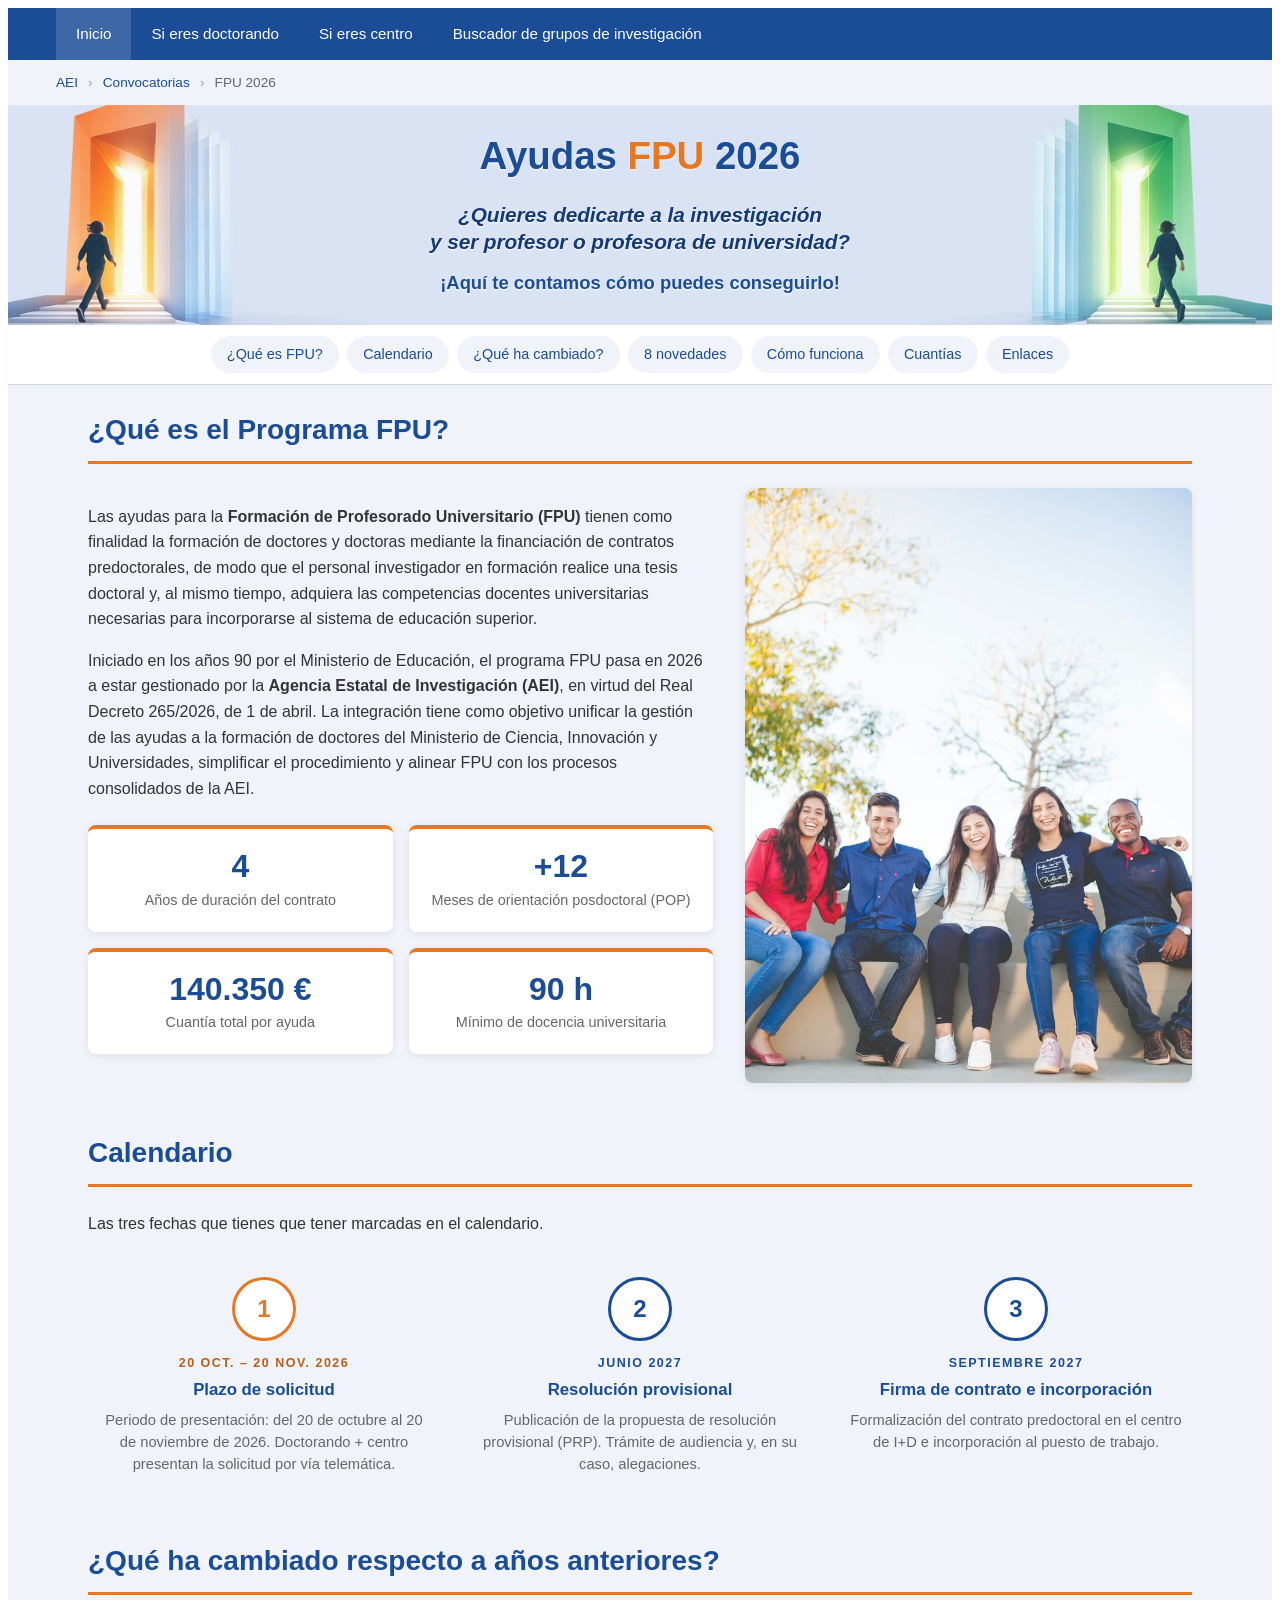
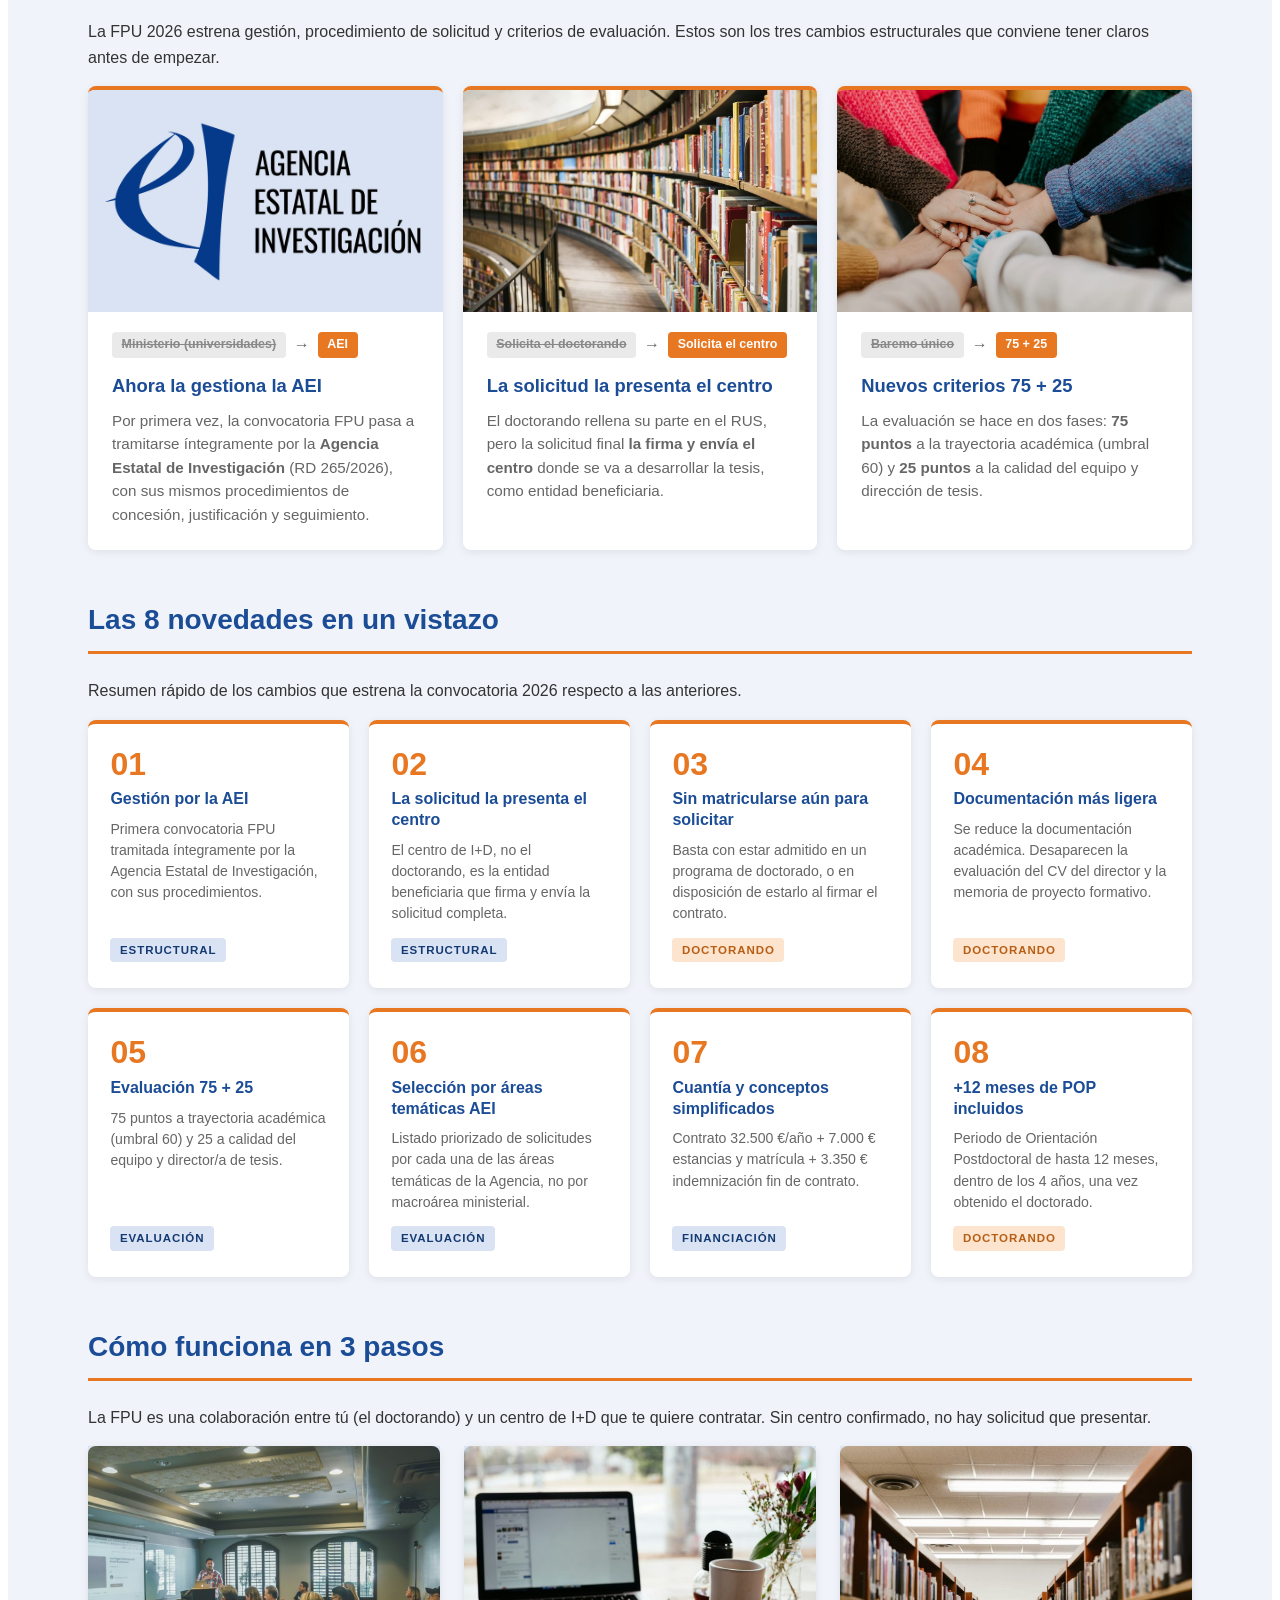
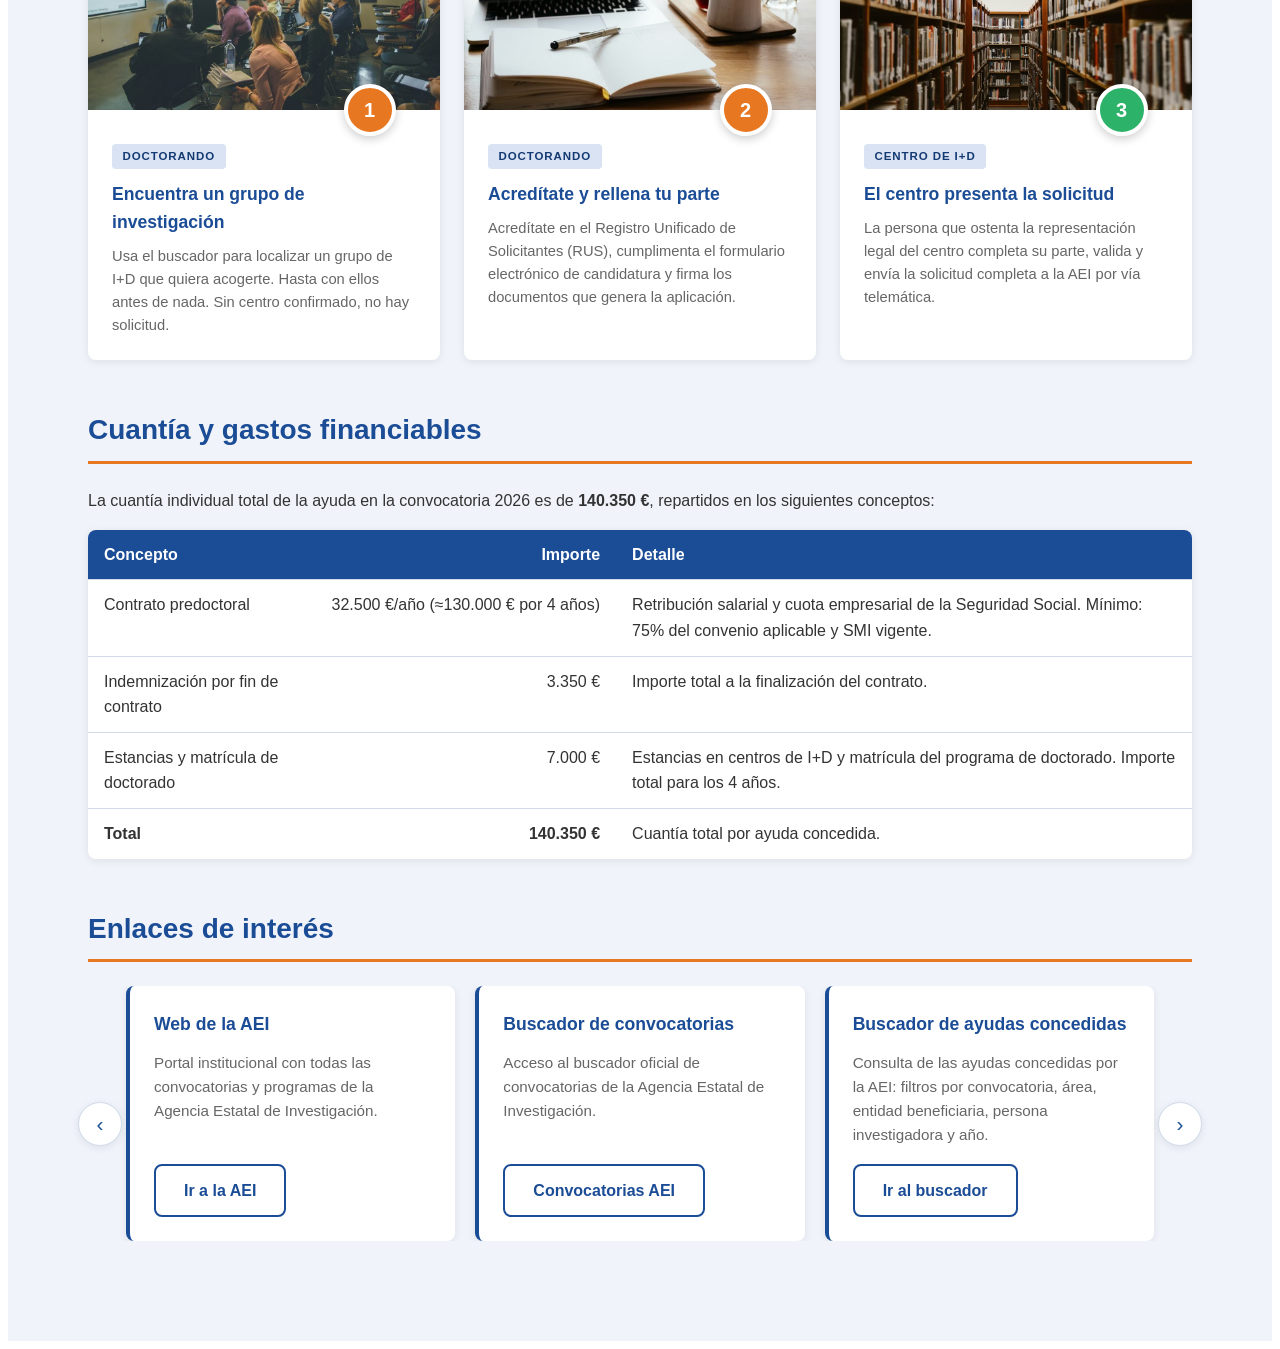
==== commit c4171d0b: "Actualizacion 28/05/2026 15:39:29,72" ====
--- a/index.html
+++ b/index.html
@@ -190,7 +190,7 @@
   text-decoration: none;
 }
 
-/* --- Hero: titular + descripción DENTRO del banner; botones debajo --- */
+/* --- Hero: banner más bajo, botones DENTRO junto al título --- */
 .hero {
   background: var(--aei-azul-claro);
   color: var(--texto-principal);
@@ -200,14 +200,16 @@
 .hero-banner-area {
   position: relative;
   width: 100%;
-  min-height: 260px;
-  background: url('assets/banner-fpu.png') center / cover no-repeat;
-  border-bottom: 3px solid var(--fpu-naranja);
+  min-height: 220px;
+  /* fondo por página: index/buscador usan banner-portada, doctorando y centros sus respectivos */
+  background: url('assets/banners/banner-portada.jpg') center / cover no-repeat;
   display: flex;
   align-items: center;
   justify-content: center;
-  padding: 1.25rem 1rem;
-}
+  padding: 1rem 1rem;
+}
+.fpu-page.pagina-doctorando .hero-banner-area { background-image: url('assets/banners/banner-doctorando.jpg'); }
+.fpu-page.pagina-centros    .hero-banner-area { background-image: url('assets/banners/banner-centros.jpg'); }
 .hero-titulo-banner {
   max-width: 720px;
   width: calc(100% - 380px);
@@ -217,37 +219,68 @@
   font-size: clamp(1.65rem, 3vw, 2.45rem);
   font-weight: 800;
   line-height: 1.12;
-  margin: 0 0 0.7rem;
+  margin: 0 0 1.5rem;          /* más separación con la CTA */
   color: var(--aei-azul);
   text-shadow: 0 1px 2px rgba(255,255,255,0.8), 0 0 14px rgba(218,227,243,0.7);
 }
 .hero-titulo-banner h1 span { color: var(--fpu-naranja); }
 .hero-descripcion {
-  font-size: 1rem;
+  font-size: 1.15rem;
   color: var(--aei-azul-oscuro);
-  line-height: 1.5;
+  line-height: 1.45;
   margin: 0;
-  text-shadow: 0 1px 2px rgba(255,255,255,0.8);
+  text-shadow: 0 1px 2px rgba(255,255,255,0.85);
   font-weight: 500;
 }
+/* La pregunta (CTA) en azul AEI oscuro, cursiva, con protagonismo */
+.hero-pregunta {
+  display: inline-block;
+  color: var(--aei-azul-oscuro);
+  font-style: italic;
+  font-weight: 700;
+  font-size: 1.3rem;
+  letter-spacing: -0.005em;
+  line-height: 1.3;
+}
+.hero-descripcion strong {
+  color: var(--aei-azul);
+  font-weight: 700;
+  display: inline-block;
+  margin-top: 0.85rem;
+}
+@media (max-width: 600px) {
+  .hero-pregunta { font-size: 1rem; }
+  .hero-descripcion { font-size: 0.9rem; }
+}
+/* hero-debajo solo si tiene contenido; en general los botones van DENTRO del banner */
 .hero-debajo {
   max-width: 900px;
   margin: 0 auto;
   text-align: center;
-  padding: 1.5rem 1.5rem 1.75rem;
-}
+  padding: 0;
+}
+.hero-debajo:empty { display: none; }
 .hero-botones {
   display: flex;
-  gap: 0.75rem;
+  gap: 0.6rem;
   flex-wrap: wrap;
   justify-content: center;
+  margin-top: 0.85rem;
+}
+.hero-titulo-banner .hero-botones { margin-top: 0.85rem; }
+.hero-titulo-banner .hero-botones .btn-fpu,
+.hero-titulo-banner .hero-botones .btn-fpu-outline,
+.hero-titulo-banner .hero-botones .btn-verde,
+.hero-titulo-banner .hero-botones .btn-aei {
+  padding: 0.55rem 1.3rem;
+  font-size: 0.95rem;
 }
 
 /* Botón verde (complementario para "Si eres centro") */
 .btn-verde {
   display: inline-block;
-  padding: 0.75rem 1.75rem;
-  border-radius: var(--radio-borde);
+  padding: 0.7rem 1.6rem;
+  border-radius: 4px;
   font-weight: 600;
   font-size: 1rem;
   background: #2db26a;
@@ -258,18 +291,33 @@
 }
 .btn-verde:hover { background: #1f8a4f; color: var(--texto-claro); text-decoration: none; }
 
+/* Botones del hero más rectangulares (radius 4px, no la pastilla de 8) */
+.hero-botones .btn-fpu,
+.hero-botones .btn-fpu-outline,
+.hero-botones .btn-verde,
+.hero-botones .btn-aei {
+  border-radius: 4px;
+  padding: 0.7rem 1.6rem;
+}
+
 @media (max-width: 900px) {
-  .hero-banner-area { min-height: 200px; }
+  .hero-banner-area { min-height: 180px; }
   .hero-titulo-banner { width: calc(100% - 220px); }
   .hero-titulo-banner h1 { font-size: 1.3rem; }
   .hero-descripcion { font-size: 0.85rem; }
 }
 @media (max-width: 600px) {
-  .hero-banner-area { min-height: 160px; padding: 0.75rem; }
+  .hero-banner-area { min-height: 150px; padding: 0.5rem; }
   .hero-titulo-banner { width: calc(100% - 140px); }
-  .hero-titulo-banner h1 { font-size: 1.05rem; }
+  .hero-titulo-banner h1 { font-size: 1.05rem; margin-bottom: 0.35rem; }
   .hero-descripcion { display: none; }
-  .hero-debajo { padding: 1rem 0.75rem 1.25rem; }
+  .hero-titulo-banner .hero-botones .btn-fpu,
+  .hero-titulo-banner .hero-botones .btn-fpu-outline,
+  .hero-titulo-banner .hero-botones .btn-verde,
+  .hero-titulo-banner .hero-botones .btn-aei {
+    padding: 0.4rem 0.85rem;
+    font-size: 0.8rem;
+  }
 }
 
 /* --- Datos clave (cuadrícula 2×2 por defecto) --- */
@@ -695,6 +743,13 @@
   --fpu-naranja-oscuro: #1f8a4f;
   --fpu-naranja-claro: #d6f0e2;
 }
+/* Reajusta los SVGs con naranja hardcodeado (#e87722) a verde en centros */
+.fpu-page.tema-verde .novedad-acordeon-svg img,
+.fpu-page.tema-verde .razon-icono img,
+.fpu-page.tema-verde .tarjeta-foto-img.svg-bg img,
+.fpu-page.tema-verde .novedad-img-mini img {
+  filter: hue-rotate(75deg) saturate(0.9);
+}
 
 /* --- Sección a 2 columnas: contenido izq + foto vertical dcha --- */
 .seccion-2col {
@@ -723,12 +778,42 @@
   .seccion-2col-foto img { aspect-ratio: 4 / 3; }
 }
 
-/* --- "Lo que ofrece la ayuda": 4 datos (2x2) izq + texto dcha --- */
+/* --- "Lo que ofrece la ayuda" / "Obligaciones docentes": 2 cols con altura igualada --- */
 .ofrece-grid {
   display: grid;
   grid-template-columns: 1fr 1.2fr;
   gap: 2rem;
-  align-items: center;
+  align-items: stretch;
+}
+.ofrece-grid .datos-clave { align-content: stretch; }
+.ofrece-grid .datos-clave .dato-item {
+  display: flex;
+  flex-direction: column;
+  justify-content: center;
+}
+/* Para "Obligaciones docentes": las cuatro cajas de datos en izq toman todo el alto disponible */
+.obligaciones-grid {
+  display: grid;
+  grid-template-columns: 1fr 1.2fr;
+  gap: 2rem;
+  align-items: stretch;
+}
+.obligaciones-grid .datos-clave {
+  display: grid;
+  grid-template-columns: repeat(2, 1fr);
+  gap: 1rem;
+  height: 100%;
+  margin: 0;
+}
+.obligaciones-grid .datos-clave .dato-item {
+  display: flex;
+  flex-direction: column;
+  justify-content: center;
+}
+.obligaciones-grid .col-cajas { display: flex; flex-direction: column; gap: 1rem; height: 100%; }
+.obligaciones-grid .col-cajas .bloque-destacado { flex: 1; margin: 0; display: flex; flex-direction: column; justify-content: center; }
+@media (max-width: 900px) {
+  .obligaciones-grid { grid-template-columns: 1fr; }
 }
 .ofrece-grid .datos-clave { grid-template-columns: repeat(2, 1fr); margin: 0; }
 .ofrece-grid .texto p { margin: 0 0 1rem; }
@@ -898,28 +983,56 @@
   margin-bottom: 0;
 }
 
-/* --- Carrusel auto-rotación (3 visibles desktop) --- */
+/* --- Carrusel: con controles (flechas) + dots debajo --- */
 .carrusel-wrapper {
   position: relative;
-  overflow: hidden;
   padding: 0.5rem 0;
-  /* máscara opcional para sutil fade lateral */
-  mask-image: linear-gradient(90deg, transparent 0, #000 5%, #000 95%, transparent 100%);
-  -webkit-mask-image: linear-gradient(90deg, transparent 0, #000 5%, #000 95%, transparent 100%);
-}
+}
+.carrusel-pista-cont {
+  position: relative;
+  overflow-x: auto;
+  overflow-y: hidden;
+  scroll-behavior: smooth;
+  scrollbar-width: none;          /* Firefox: oculta scrollbar */
+  -ms-overflow-style: none;       /* IE/Edge antiguo */
+}
+.carrusel-pista-cont::-webkit-scrollbar { display: none; } /* Chrome/Safari */
+.carrusel-btn {
+  position: absolute;
+  top: 50%;
+  transform: translateY(-50%);
+  width: 44px;
+  height: 44px;
+  border-radius: 50%;
+  background: var(--fondo-blanco);
+  border: 1px solid var(--borde-suave);
+  color: var(--aei-azul);
+  font-size: 1.3rem;
+  cursor: pointer;
+  box-shadow: var(--sombra-suave);
+  z-index: 5;
+  display: flex;
+  align-items: center;
+  justify-content: center;
+  transition: background var(--transicion), color var(--transicion);
+}
+.carrusel-btn:hover:not(:disabled) { background: var(--aei-azul); color: #fff; }
+.carrusel-btn:disabled { opacity: 0.4; cursor: default; }
+.carrusel-btn.prev { left: -10px; }
+.carrusel-btn.next { right: -10px; }
+.carrusel-wrapper { padding: 0 30px; } /* deja sitio a los botones laterales */
 .carrusel-pista {
   display: flex;
   gap: 1.25rem;
-  width: max-content;
-  align-items: stretch;       /* las cards toman el alto de la fila */
-  animation: carrusel-auto 30s linear infinite;
-}
-.carrusel-wrapper:hover .carrusel-pista { animation-play-state: paused; }
+  align-items: stretch;
+  padding: 0 0.5rem;
+}
 .carrusel-item {
-  flex: 0 0 320px;
-  display: flex;
-}
-/* Cards dentro del carrusel: mismo alto, botón abajo */
+  flex: 0 0 calc((100% - 2.5rem) / 3); /* 3 visibles en desktop */
+  display: flex;
+  min-width: 0;
+  box-sizing: border-box;
+}
 .carrusel-item > .tarjeta {
   width: 100%;
   display: flex;
@@ -927,12 +1040,13 @@
 }
 .carrusel-item > .tarjeta p { flex: 1; }
 .carrusel-item > .tarjeta a.btn-fpu-outline,
-.carrusel-item > .tarjeta a.btn-aei {
+.carrusel-item > .tarjeta a.btn-aei,
+.carrusel-item > .tarjeta a.btn-fpu {
   margin-top: auto;
   align-self: flex-start;
 }
 
-/* Dots decorativos bajo el carrusel */
+/* Dots debajo del carrusel (clicables) */
 .carrusel-dots {
   display: flex;
   justify-content: center;
@@ -943,6 +1057,9 @@
   width: 10px; height: 10px;
   border-radius: 50%;
   background: var(--borde-suave);
+  cursor: pointer;
+  border: none;
+  padding: 0;
   transition: background var(--transicion), transform var(--transicion);
 }
 .carrusel-dots .dot.activo {
@@ -950,13 +1067,11 @@
   transform: scale(1.25);
   box-shadow: 0 2px 6px rgba(232,119,34,0.4);
 }
-@keyframes carrusel-auto {
-  from { transform: translateX(0); }
-  to   { transform: translateX(-50%); }   /* funciona si la pista contiene 2 copias */
-}
 @media (max-width: 900px) {
-  .carrusel-item { flex: 0 0 260px; }
-  .carrusel-pista { animation-duration: 22s; }
+  .carrusel-item { flex: 0 0 calc((100% - 1.25rem) / 2); }
+}
+@media (max-width: 600px) {
+  .carrusel-item { flex: 0 0 100%; }
 }
 
 /* --- Tarjetas en fila de 4 con encabezado de imagen --- */
@@ -1038,6 +1153,436 @@
 .seccion-bajada {
   margin-top: 1.5rem;
 }
+
+/* --- Menú sticky de accesos rápidos (debajo del banner) --- */
+.acceso-rapido {
+  background: var(--fondo-blanco);
+  border-bottom: 1px solid var(--borde-suave);
+  position: sticky;
+  top: 0;
+  z-index: 50;
+  padding: 0.65rem 0;
+  box-shadow: 0 1px 4px rgba(0,0,0,0.04);
+}
+.acceso-rapido .container {
+  max-width: 1200px;
+  margin: 0 auto;
+  padding: 0 1.5rem;
+  display: flex;
+  flex-wrap: wrap;
+  gap: 0.5rem;
+  justify-content: center;
+  align-items: center;
+}
+.acceso-rapido a {
+  display: inline-block;
+  padding: 0.4rem 0.95rem;
+  background: var(--fondo-claro);
+  color: var(--aei-azul);
+  border-radius: 999px;
+  font-size: 0.9rem;
+  font-weight: 500;
+  border: 1px solid transparent;
+  transition: background var(--transicion), color var(--transicion);
+}
+.acceso-rapido a:hover,
+.acceso-rapido a.activo {
+  background: var(--aei-azul-claro);
+  color: var(--aei-azul-oscuro);
+  text-decoration: none;
+}
+
+/* --- Timeline 3 círculos (Fechas clave) — sin líneas entre números --- */
+.calendario-timeline {
+  position: relative;
+  padding: 1.5rem 0 1rem;
+}
+.calendario-line { display: none; }
+.calendario-steps {
+  display: grid;
+  grid-template-columns: repeat(3, 1fr);
+  gap: 1.5rem;
+  position: relative;
+  z-index: 1;
+}
+.calendario-step {
+  text-align: center;
+  padding: 0 0.5rem;
+}
+.calendario-step .circulo {
+  width: 64px;
+  height: 64px;
+  border-radius: 50%;
+  background: var(--fondo-blanco);
+  border: 3px solid var(--aei-azul);
+  color: var(--aei-azul);
+  display: flex;
+  align-items: center;
+  justify-content: center;
+  font-weight: 800;
+  font-size: 1.5rem;
+  margin: 0 auto 0.85rem;
+  box-shadow: 0 0 0 6px var(--fondo-claro);
+}
+.calendario-step:first-child .circulo {
+  border-color: var(--fpu-naranja);
+  color: var(--fpu-naranja);
+}
+.calendario-step .fecha-mes {
+  display: block;
+  color: var(--fpu-naranja-oscuro);
+  font-weight: 700;
+  font-size: 0.78rem;
+  letter-spacing: 0.12em;
+  text-transform: uppercase;
+  margin-bottom: 0.35rem;
+}
+.calendario-step:not(:first-child) .fecha-mes { color: var(--aei-azul); }
+.calendario-step h3 {
+  color: var(--aei-azul);
+  font-size: 1.05rem;
+  margin: 0 0 0.5rem;
+  line-height: 1.25;
+}
+.calendario-step p {
+  color: var(--texto-secundario);
+  font-size: 0.92rem;
+  margin: 0;
+  line-height: 1.5;
+}
+.calendario-aviso {
+  background: #fff8e6;
+  border: 1px solid #f0d99a;
+  border-radius: var(--radio-borde);
+  padding: 0.85rem 1.1rem;
+  margin-top: 1.5rem;
+  font-size: 0.9rem;
+  color: #6b4d12;
+}
+.calendario-aviso strong { color: var(--fpu-naranja-oscuro); }
+@media (max-width: 768px) {
+  .calendario-line { display: none; }
+  .calendario-steps { grid-template-columns: 1fr; gap: 2rem; }
+}
+
+/* --- Quote Director AEI --- */
+.quote-director {
+  background: var(--aei-azul-oscuro);
+  color: var(--texto-claro);
+  border-radius: var(--radio-borde);
+  padding: 2rem 2.25rem;
+  position: relative;
+}
+.quote-director .badge-cargo {
+  display: inline-block;
+  background: var(--fpu-naranja);
+  color: var(--texto-claro);
+  padding: 0.25rem 0.75rem;
+  border-radius: 4px;
+  font-size: 0.72rem;
+  font-weight: 700;
+  letter-spacing: 0.1em;
+  text-transform: uppercase;
+  margin-bottom: 1rem;
+}
+.quote-director blockquote {
+  margin: 0 0 1rem;
+  font-size: 1.4rem;
+  line-height: 1.35;
+  font-weight: 600;
+  color: #fff;
+}
+.quote-director .autor {
+  font-size: 0.92rem;
+  color: rgba(255,255,255,0.7);
+  font-weight: 500;
+}
+
+/* --- "¿Qué ha cambiado?" cards antes → ahora --- */
+.cambios-grid {
+  display: grid;
+  grid-template-columns: repeat(3, 1fr);
+  gap: 1.25rem;
+}
+.cambio-card {
+  background: var(--fondo-blanco);
+  border-top: 4px solid var(--fpu-naranja);
+  border-radius: var(--radio-borde);
+  box-shadow: var(--sombra-suave);
+  display: flex;
+  flex-direction: column;
+  overflow: hidden;
+}
+.cambio-foto {
+  width: 100%;
+  aspect-ratio: 16/10;
+  overflow: hidden;
+  background: var(--aei-azul-claro);
+}
+.cambio-foto img {
+  width: 100%; height: 100%; object-fit: cover; display: block;
+}
+.cambio-cuerpo {
+  padding: 1.25rem 1.5rem 1.5rem;
+}
+.cambio-badges {
+  display: flex;
+  align-items: center;
+  gap: 0.5rem;
+  margin-bottom: 0.85rem;
+  flex-wrap: wrap;
+}
+.cambio-badge-antes {
+  background: #eaeaea;
+  color: #888;
+  text-decoration: line-through;
+  padding: 0.18rem 0.6rem;
+  border-radius: 4px;
+  font-size: 0.78rem;
+  font-weight: 600;
+}
+.cambio-arrow {
+  color: var(--texto-secundario);
+  font-weight: 700;
+}
+.cambio-badge-ahora {
+  background: var(--fpu-naranja);
+  color: var(--texto-claro);
+  padding: 0.18rem 0.6rem;
+  border-radius: 4px;
+  font-size: 0.78rem;
+  font-weight: 700;
+}
+.cambio-card h3 {
+  color: var(--aei-azul);
+  font-size: 1.15rem;
+  margin: 0 0 0.5rem;
+}
+.cambio-card p {
+  color: var(--texto-secundario);
+  font-size: 0.95rem;
+  margin: 0;
+  line-height: 1.55;
+}
+@media (max-width: 900px) {
+  .cambios-grid { grid-template-columns: 1fr; }
+}
+
+/* --- Grid 4×2 de novedades (un vistazo) --- */
+.novedades-grid {
+  display: grid;
+  grid-template-columns: repeat(4, 1fr);
+  gap: 1.25rem;
+}
+.novedad-mini {
+  background: var(--fondo-blanco);
+  border-radius: var(--radio-borde);
+  padding: 1.5rem 1.4rem 1.65rem;
+  box-shadow: var(--sombra-suave);
+  display: flex;
+  flex-direction: column;
+  border-top: 4px solid var(--fpu-naranja);
+}
+.novedad-mini .num-big {
+  font-size: 2rem;
+  font-weight: 800;
+  color: var(--fpu-naranja);
+  line-height: 1;
+  margin-bottom: 0.6rem;
+}
+.novedad-mini h3 {
+  color: var(--aei-azul);
+  font-size: 1rem;
+  margin: 0 0 0.55rem;
+  line-height: 1.3;
+}
+.novedad-mini p {
+  color: var(--texto-secundario);
+  font-size: 0.88rem;
+  line-height: 1.5;
+  margin: 0 0 0.85rem;
+  flex: 1;
+}
+.novedad-mini .badge-cat {
+  display: inline-block;
+  background: var(--aei-azul-claro);
+  color: var(--aei-azul-oscuro);
+  padding: 0.18rem 0.6rem;
+  border-radius: 4px;
+  font-size: 0.72rem;
+  font-weight: 700;
+  letter-spacing: 0.08em;
+  text-transform: uppercase;
+  align-self: flex-start;
+}
+.novedad-mini .badge-cat.doctorando {
+  background: var(--fpu-naranja-claro);
+  color: var(--fpu-naranja-oscuro);
+}
+@media (max-width: 1000px) {
+  .novedades-grid { grid-template-columns: repeat(2, 1fr); }
+}
+@media (max-width: 600px) {
+  .novedades-grid { grid-template-columns: 1fr; }
+}
+
+/* --- "Cómo funciona en 3 pasos" con fotos --- */
+.tres-pasos {
+  display: grid;
+  grid-template-columns: repeat(3, 1fr);
+  gap: 1.5rem;
+}
+.paso-card {
+  background: var(--fondo-blanco);
+  border-radius: var(--radio-borde);
+  overflow: visible;
+  box-shadow: var(--sombra-suave);
+  position: relative;
+  display: flex;
+  flex-direction: column;
+}
+.paso-foto {
+  position: relative;
+  width: 100%;
+  aspect-ratio: 4/3;
+  background: var(--aei-azul-claro);
+  overflow: visible;            /* permite que el círculo sobresalga */
+}
+.paso-foto img {
+  width: 100%; height: 100%; object-fit: cover; display: block;
+  border-radius: var(--radio-borde) var(--radio-borde) 0 0;  /* recorte solo en la imagen */
+}
+/* Círculo del número a 20% del borde derecho (left:80%), a caballo entre foto y cuerpo */
+.paso-foto .paso-num {
+  position: absolute;
+  left: 80%;
+  bottom: 0;
+  transform: translate(-50%, 50%);
+  width: 52px;
+  height: 52px;
+  border-radius: 50%;
+  background: var(--fpu-naranja);  /* naranja por defecto (doctorando) */
+  color: #fff;
+  display: flex;
+  align-items: center;
+  justify-content: center;
+  font-weight: 800;
+  font-size: 1.25rem;
+  border: 4px solid var(--fondo-blanco);
+  box-shadow: 0 3px 10px rgba(0,0,0,0.20);
+  z-index: 5;
+}
+/* Paso 3 (centro) → verde */
+.tres-pasos .paso-card:nth-child(3) .paso-foto .paso-num {
+  background: #2db26a;
+}
+.paso-cuerpo {
+  padding: 2rem 1.5rem 1.5rem;
+}
+.paso-cuerpo .badge-paso {
+  display: inline-block;
+  background: var(--aei-azul-claro);
+  color: var(--aei-azul-oscuro);
+  padding: 0.2rem 0.65rem;
+  border-radius: 4px;
+  font-size: 0.72rem;
+  font-weight: 700;
+  letter-spacing: 0.08em;
+  text-transform: uppercase;
+  margin-bottom: 0.7rem;
+}
+.paso-cuerpo h3 {
+  color: var(--aei-azul);
+  font-size: 1.1rem;
+  margin: 0 0 0.55rem;
+}
+.paso-cuerpo p {
+  color: var(--texto-secundario);
+  font-size: 0.92rem;
+  margin: 0;
+  line-height: 1.55;
+}
+@media (max-width: 900px) {
+  .tres-pasos { grid-template-columns: 1fr; }
+}
+
+/* --- Cajas info (procedimiento, justificación, modificaciones) con barra lateral --- */
+.cajas-info-grid {
+  display: grid;
+  grid-template-columns: repeat(2, 1fr);
+  gap: 1.25rem;
+  align-items: stretch;
+}
+.cajas-info-grid .caja-info {
+  background: var(--aei-azul-claro);
+  border-left: 5px solid var(--aei-azul);
+  border-radius: var(--radio-borde);
+  padding: 1.5rem 1.65rem;
+  display: flex;
+  flex-direction: column;
+  min-height: 200px;
+}
+.cajas-info-grid .caja-info.verde {
+  background: #d6f0e2;
+  border-left-color: #2db26a;
+}
+.cajas-info-grid .caja-info h3 {
+  color: var(--aei-azul);
+  margin: 0 0 0.7rem;
+  font-size: 1.05rem;
+}
+.cajas-info-grid .caja-info p,
+.cajas-info-grid .caja-info ul {
+  color: var(--texto-principal);
+  margin: 0;
+  font-size: 0.95rem;
+  line-height: 1.55;
+}
+.cajas-info-grid .caja-info ul { padding-left: 1.2rem; }
+.cajas-info-grid .caja-info ul li { margin-bottom: 0.35rem; }
+@media (max-width: 768px) {
+  .cajas-info-grid { grid-template-columns: 1fr; }
+}
+
+/* --- Video directora con controles nativos --- */
+.directora-grid .directora-video {
+  width: 100%;
+  aspect-ratio: 3/4;
+  object-fit: cover;
+  border-radius: var(--radio-borde);
+  box-shadow: var(--sombra-media);
+  display: block;
+  background: #000;
+}
+.directora-grid.recorte-igual .directora-video { height: 100%; aspect-ratio: auto; }
+
+/* --- Tabla salarial (doctorandos) --- */
+.salario-tabla {
+  background: var(--fondo-blanco);
+  border-radius: var(--radio-borde);
+  box-shadow: var(--sombra-suave);
+  overflow: hidden;
+  margin: 1rem 0 1.5rem;
+}
+.salario-tabla .fila {
+  display: grid;
+  grid-template-columns: 1fr auto;
+  gap: 1rem;
+  padding: 1rem 1.5rem;
+  align-items: baseline;
+}
+.salario-tabla .fila + .fila { border-top: 1px solid var(--borde-suave); }
+.salario-tabla .fila .etiqueta { color: var(--texto-principal); }
+.salario-tabla .fila .valor {
+  color: var(--aei-azul);
+  font-weight: 700;
+  font-size: 1.1rem;
+  font-variant-numeric: tabular-nums;
+}
+.salario-tabla .fila.total {
+  background: var(--fpu-naranja-claro);
+}
+.salario-tabla .fila.total .valor { color: var(--fpu-naranja-oscuro); }
 
 /* --- Utilidades --- */
 .text-center { text-align: center; }
@@ -1091,7 +1636,7 @@
                 <li><a class="active" href="index.html">Inicio</a></li>
                 <li><a href="doctorandos.html">Si eres doctorando</a></li>
                 <li><a href="centros.html">Si eres centro</a></li>
-                <li><a href="buscador-grupos.html">Buscador de grupos</a></li>
+                <li><a href="buscador-grupos.html">Buscador de grupos de investigación</a></li>
               </ul>
     </div>
   </nav>
@@ -1109,22 +1654,29 @@
   <section class="hero">
     <div class="hero-banner-area">
       <div class="hero-titulo-banner">
-        <h1>Programa <span>FPU</span> 2026</h1>
-        <p class="hero-descripcion">Formación de Profesorado Universitario · Contratos predoctorales que combinan investigación y docencia. Por primera vez gestionada por la Agencia Estatal de Investigación.</p>
-      </div>
-    </div>
-    <div class="hero-debajo">
-      <div class="hero-botones">
-        <a class="btn-fpu" href="doctorandos.html">Si eres doctorando</a>
-        <a class="btn-verde" href="centros.html">Si eres centro</a>
+        <h1>Ayudas <span>FPU</span> 2026</h1>
+        <p class="hero-descripcion"><span class="hero-pregunta">¿Quieres dedicarte a la investigación<br>y ser profesor o profesora de universidad?</span><br><strong>¡Aquí te contamos cómo puedes conseguirlo!</strong></p>
       </div>
     </div>
   </section>
 
+  <!-- ===== MENÚ STICKY DE ACCESOS RÁPIDOS ===== -->
+  <nav class="acceso-rapido" aria-label="Accesos rápidos a secciones">
+    <div class="container">
+      <a href="#que-es">¿Qué es FPU?</a>
+      <a href="#calendario">Calendario</a>
+      <a href="#que-cambiado">¿Qué ha cambiado?</a>
+      <a href="#novedades">8 novedades</a>
+      <a href="#como-funciona">Cómo funciona</a>
+      <a href="#cuantia">Cuantías</a>
+      <a href="#enlaces">Enlaces</a>
+    </div>
+  </nav>
+
   <main>
 
     <!-- ===== ¿QUÉ ES FPU? (2 columnas: contenido + foto vertical) ===== -->
-    <section class="seccion">
+    <section class="seccion" id="que-es">
       <h2 class="seccion-titulo">¿Qué es el Programa FPU?</h2>
       <div class="seccion-2col">
         <div class="seccion-2col-texto">
@@ -1155,142 +1707,178 @@
       </div>
     </section>
 
-    <!-- ===== FECHAS CLAVE (movidas a continuación de "¿Qué es FPU?") ===== -->
-    <section class="seccion">
-      <h2 class="seccion-titulo">Fechas clave de la convocatoria 2026:</h2>
-      <div class="fechas-clave">
-        <div class="fecha-card">
-          <div class="fecha-grande">1 – 30 oct. 2026</div>
-          <p>Periodo de presentación de solicitudes. Las presenta el centro de I+D vía registro electrónico de la AEI.</p>
-          <span class="badge">Solicitud</span>
-        </div>
-        <div class="fecha-card">
-          <div class="fecha-grande">Junio 2027</div>
-          <p>Publicación de la Propuesta de Resolución Provisional (PRP) con las candidaturas seleccionadas y reservas.</p>
-          <span class="badge">Resolución provisional</span>
-        </div>
-        <div class="fecha-card">
-          <div class="fecha-grande">Septiembre 2027</div>
-          <p>Incorporación efectiva del personal investigador a los centros de I+D.</p>
-          <span class="badge">Inicio de contratos</span>
+    <!-- ===== CALENDARIO (timeline 3 círculos) ===== -->
+    <section class="seccion" id="calendario">
+      <h2 class="seccion-titulo">Calendario</h2>
+      <p>Las tres fechas que tienes que tener marcadas en el calendario.</p>
+      <div class="calendario-timeline">
+        <div class="calendario-line" aria-hidden="true"></div>
+        <div class="calendario-steps">
+          <div class="calendario-step">
+            <div class="circulo">1</div>
+            <span class="fecha-mes">20 oct. – 20 nov. 2026</span>
+            <h3>Plazo de solicitud</h3>
+            <p>Periodo de presentación: del 20 de octubre al 20 de noviembre de 2026. Doctorando + centro presentan la solicitud por vía telemática.</p>
+          </div>
+          <div class="calendario-step">
+            <div class="circulo">2</div>
+            <span class="fecha-mes">Junio 2027</span>
+            <h3>Resolución provisional</h3>
+            <p>Publicación de la propuesta de resolución provisional (PRP). Trámite de audiencia y, en su caso, alegaciones.</p>
+          </div>
+          <div class="calendario-step">
+            <div class="circulo">3</div>
+            <span class="fecha-mes">Septiembre 2027</span>
+            <h3>Firma de contrato e incorporación</h3>
+            <p>Formalización del contrato predoctoral en el centro de I+D e incorporación al puesto de trabajo.</p>
+          </div>
         </div>
       </div>
-      <p class="aviso-fechas">⚠️ Fechas orientativas. Se confirmarán en el momento de la publicación oficial de la convocatoria en el BOE.</p>
     </section>
 
-    <!-- ===== NOVEDADES DESTACADAS ===== -->
-    <section class="seccion">
-      <h2 class="seccion-titulo">Novedades de la Convocatoria 2026</h2>
-      <div class="novedades-acordeon-lista">
-  <article class="novedad-acordeon">
-    <span class="novedad-acordeon-num" aria-hidden="true">1</span>
-    <button class="novedad-acordeon-header" aria-expanded="false">
-      <span class="novedad-acordeon-titulo">Gestión integrada en la AEI</span>
-      <div class="novedad-acordeon-svg" aria-hidden="true"><img src="assets/ilustraciones/institucional.svg" alt=""></div>
-      <span class="novedad-acordeon-chevron">⌄</span>
-    </button>
-    <div class="novedad-acordeon-cuerpo">
-      <div class="novedad-acordeon-cuerpo-inner">
-        <p>FPU pasa a gestionarse desde la Agencia Estatal de Investigación. Se alinean tramitación, evaluación y seguimiento con el resto de convocatorias predoctorales y posdoctorales de la AEI.</p>
+    <!-- ===== ¿QUÉ HA CAMBIADO? (cards con foto-header) ===== -->
+    <section class="seccion" id="que-cambiado">
+      <h2 class="seccion-titulo">¿Qué ha cambiado respecto a años anteriores?</h2>
+      <p>La FPU 2026 estrena gestión, procedimiento de solicitud y criterios de evaluación. Estos son los tres cambios estructurales que conviene tener claros antes de empezar.</p>
+      <div class="cambios-grid">
+        <div class="cambio-card">
+          <div class="cambio-foto"><img src="assets/ilustraciones/logo-aei.png" alt="Logo Agencia Estatal de Investigación"></div>
+          <div class="cambio-cuerpo">
+            <div class="cambio-badges">
+              <span class="cambio-badge-antes">Ministerio (universidades)</span>
+              <span class="cambio-arrow">→</span>
+              <span class="cambio-badge-ahora">AEI</span>
+            </div>
+            <h3>Ahora la gestiona la AEI</h3>
+            <p>Por primera vez, la convocatoria FPU pasa a tramitarse íntegramente por la <strong>Agencia Estatal de Investigación</strong> (RD 265/2026), con sus mismos procedimientos de concesión, justificación y seguimiento.</p>
+          </div>
+        </div>
+        <div class="cambio-card">
+          <div class="cambio-foto"><img src="assets/fotos/foto-cambios-solicitud.jpg" alt="Biblioteca curva"></div>
+          <div class="cambio-cuerpo">
+            <div class="cambio-badges">
+              <span class="cambio-badge-antes">Solicita el doctorando</span>
+              <span class="cambio-arrow">→</span>
+              <span class="cambio-badge-ahora">Solicita el centro</span>
+            </div>
+            <h3>La solicitud la presenta el centro</h3>
+            <p>El doctorando rellena su parte en el RUS, pero la solicitud final <strong>la firma y envía el centro</strong> donde se va a desarrollar la tesis, como entidad beneficiaria.</p>
+          </div>
+        </div>
+        <div class="cambio-card">
+          <div class="cambio-foto"><img src="assets/fotos/foto-equipo-unido.jpg" alt="Equipo de investigación unido"></div>
+          <div class="cambio-cuerpo">
+            <div class="cambio-badges">
+              <span class="cambio-badge-antes">Baremo único</span>
+              <span class="cambio-arrow">→</span>
+              <span class="cambio-badge-ahora">75 + 25</span>
+            </div>
+            <h3>Nuevos criterios 75 + 25</h3>
+            <p>La evaluación se hace en dos fases: <strong>75 puntos</strong> a la trayectoria académica (umbral 60) y <strong>25 puntos</strong> a la calidad del equipo y dirección de tesis.</p>
+          </div>
+        </div>
       </div>
-    </div>
-  </article>
-  <article class="novedad-acordeon">
-    <span class="novedad-acordeon-num" aria-hidden="true">2</span>
-    <button class="novedad-acordeon-header" aria-expanded="false">
-      <span class="novedad-acordeon-titulo">Solicitud presentada por el centro de I+D</span>
-      <div class="novedad-acordeon-svg" aria-hidden="true"><img src="assets/ilustraciones/formulario.svg" alt=""></div>
-      <span class="novedad-acordeon-chevron">⌄</span>
-    </button>
-    <div class="novedad-acordeon-cuerpo">
-      <div class="novedad-acordeon-cuerpo-inner">
-        <p>Las solicitudes ya no las presenta la persona candidata, sino el Centro de I+D donde se vaya a desarrollar la tesis. Se mantiene la cumplimentación telemática del formulario por parte de la persona participante en el Registro Unificado de Solicitantes (RUS).</p>
+    </section>
+
+    <!-- ===== 8 NOVEDADES EN UN VISTAZO (grid 4x2) ===== -->
+    <section class="seccion" id="novedades">
+      <h2 class="seccion-titulo">Las 8 novedades en un vistazo</h2>
+      <p>Resumen rápido de los cambios que estrena la convocatoria 2026 respecto a las anteriores.</p>
+      <div class="novedades-grid">
+        <div class="novedad-mini">
+          <div class="num-big">01</div>
+          <h3>Gestión por la AEI</h3>
+          <p>Primera convocatoria FPU tramitada íntegramente por la Agencia Estatal de Investigación, con sus procedimientos.</p>
+          <span class="badge-cat">Estructural</span>
+        </div>
+        <div class="novedad-mini">
+          <div class="num-big">02</div>
+          <h3>La solicitud la presenta el centro</h3>
+          <p>El centro de I+D, no el doctorando, es la entidad beneficiaria que firma y envía la solicitud completa.</p>
+          <span class="badge-cat">Estructural</span>
+        </div>
+        <div class="novedad-mini">
+          <div class="num-big">03</div>
+          <h3>Sin matricularse aún para solicitar</h3>
+          <p>Basta con estar admitido en un programa de doctorado, o en disposición de estarlo al firmar el contrato.</p>
+          <span class="badge-cat doctorando">Doctorando</span>
+        </div>
+        <div class="novedad-mini">
+          <div class="num-big">04</div>
+          <h3>Documentación más ligera</h3>
+          <p>Se reduce la documentación académica. Desaparecen la evaluación del CV del director y la memoria de proyecto formativo.</p>
+          <span class="badge-cat doctorando">Doctorando</span>
+        </div>
+        <div class="novedad-mini">
+          <div class="num-big">05</div>
+          <h3>Evaluación 75 + 25</h3>
+          <p>75 puntos a trayectoria académica (umbral 60) y 25 a calidad del equipo y director/a de tesis.</p>
+          <span class="badge-cat">Evaluación</span>
+        </div>
+        <div class="novedad-mini">
+          <div class="num-big">06</div>
+          <h3>Selección por áreas temáticas AEI</h3>
+          <p>Listado priorizado de solicitudes por cada una de las áreas temáticas de la Agencia, no por macroárea ministerial.</p>
+          <span class="badge-cat">Evaluación</span>
+        </div>
+        <div class="novedad-mini">
+          <div class="num-big">07</div>
+          <h3>Cuantía y conceptos simplificados</h3>
+          <p>Contrato 32.500&nbsp;€/año + 7.000&nbsp;€ estancias y matrícula + 3.350&nbsp;€ indemnización fin de contrato.</p>
+          <span class="badge-cat">Financiación</span>
+        </div>
+        <div class="novedad-mini">
+          <div class="num-big">08</div>
+          <h3>+12 meses de POP incluidos</h3>
+          <p>Periodo de Orientación Postdoctoral de hasta 12 meses, dentro de los 4 años, una vez obtenido el doctorado.</p>
+          <span class="badge-cat doctorando">Doctorando</span>
+        </div>
       </div>
-    </div>
-  </article>
-  <article class="novedad-acordeon">
-    <span class="novedad-acordeon-num" aria-hidden="true">3</span>
-    <button class="novedad-acordeon-header" aria-expanded="false">
-      <span class="novedad-acordeon-titulo">Requisitos más flexibles para participantes</span>
-      <div class="novedad-acordeon-svg" aria-hidden="true"><img src="assets/ilustraciones/persona-check.svg" alt=""></div>
-      <span class="novedad-acordeon-chevron">⌄</span>
-    </button>
-    <div class="novedad-acordeon-cuerpo">
-      <div class="novedad-acordeon-cuerpo-inner">
-        <p>Pueden solicitar la ayuda quienes estén matriculadas/admitidas o en disposición de estarlo a la firma del contrato. Desaparecen los requisitos de fecha de finalización de los estudios previos.</p>
+    </section>
+
+    <!-- ===== CÓMO FUNCIONA EN 3 PASOS ===== -->
+    <section class="seccion" id="como-funciona">
+      <h2 class="seccion-titulo">Cómo funciona en 3 pasos</h2>
+      <p>La FPU es una colaboración entre tú (el doctorando) y un centro de I+D que te quiere contratar. Sin centro confirmado, no hay solicitud que presentar.</p>
+      <div class="tres-pasos">
+        <div class="paso-card">
+          <div class="paso-foto">
+            <img src="assets/fotos/foto-aula-conferencia.jpg" alt="">
+            <div class="paso-num">1</div>
+          </div>
+          <div class="paso-cuerpo">
+            <span class="badge-paso">Doctorando</span>
+            <h3>Encuentra un grupo de investigación</h3>
+            <p>Usa el buscador para localizar un grupo de I+D que quiera acogerte. Hasta con ellos antes de nada. Sin centro confirmado, no hay solicitud.</p>
+          </div>
+        </div>
+        <div class="paso-card">
+          <div class="paso-foto">
+            <img src="assets/fotos/foto-paso-acreditate.jpg" alt="">
+            <div class="paso-num">2</div>
+          </div>
+          <div class="paso-cuerpo">
+            <span class="badge-paso">Doctorando</span>
+            <h3>Acredítate y rellena tu parte</h3>
+            <p>Acredítate en el Registro Unificado de Solicitantes (RUS), cumplimenta el formulario electrónico de candidatura y firma los documentos que genera la aplicación.</p>
+          </div>
+        </div>
+        <div class="paso-card">
+          <div class="paso-foto">
+            <img src="assets/fotos/foto-paso-centro.jpg" alt="">
+            <div class="paso-num">3</div>
+          </div>
+          <div class="paso-cuerpo">
+            <span class="badge-paso">Centro de I+D</span>
+            <h3>El centro presenta la solicitud</h3>
+            <p>La persona que ostenta la representación legal del centro completa su parte, valida y envía la solicitud completa a la AEI por vía telemática.</p>
+          </div>
+        </div>
       </div>
-    </div>
-  </article>
-  <article class="novedad-acordeon">
-    <button class="novedad-acordeon-header" aria-expanded="false">
-      <span class="novedad-acordeon-num">4</span>
-      <span class="novedad-acordeon-titulo">Ampliación de quién puede dirigir tesis</span>
-      <span class="novedad-acordeon-chevron">⌄</span>
-    </button>
-    <div class="novedad-acordeon-cuerpo">
-      <div class="novedad-acordeon-cuerpo-inner">
-        <p>Se reconocen explícitamente las personas <a href="https://www.aei.gob.es/inicio-ryc" target="_blank" rel="noopener">Programa Ramón y Cajal</a>, certificados I3/R3 de programas posdoctorales de la AEI y la expectativa de nombramiento tras un proceso selectivo público que exija el grado de doctor/a.</p>
-        <div class="novedad-img-mini" aria-hidden="true"><img src="assets/ilustraciones/personas.svg" alt=""></div>
-      </div>
-    </div>
-  </article>
-  <article class="novedad-acordeon">
-    <span class="novedad-acordeon-num" aria-hidden="true">5</span>
-    <button class="novedad-acordeon-header" aria-expanded="false">
-      <span class="novedad-acordeon-titulo">Nuevos criterios de evaluación (75 + 25)</span>
-      <div class="novedad-acordeon-svg" aria-hidden="true"><img src="assets/ilustraciones/evaluacion.svg" alt=""></div>
-      <span class="novedad-acordeon-chevron">⌄</span>
-    </button>
-    <div class="novedad-acordeon-cuerpo">
-      <div class="novedad-acordeon-cuerpo-inner">
-        <p>Expediente académico ponderado hasta 75 puntos (umbral 60). Calidad y trayectoria del equipo hasta 25 puntos: 10 trayectoria del/de la director/a de tesis y 15 contexto científico-técnico y formativo del grupo.</p>
-      </div>
-    </div>
-  </article>
-  <article class="novedad-acordeon">
-    <span class="novedad-acordeon-num" aria-hidden="true">6</span>
-    <button class="novedad-acordeon-header" aria-expanded="false">
-      <span class="novedad-acordeon-titulo">Periodo de orientación posdoctoral (POP)</span>
-      <div class="novedad-acordeon-svg" aria-hidden="true"><img src="assets/ilustraciones/pop.svg" alt=""></div>
-      <span class="novedad-acordeon-chevron">⌄</span>
-    </button>
-    <div class="novedad-acordeon-cuerpo">
-      <div class="novedad-acordeon-cuerpo-inner">
-        <p>Dentro de los 4 años de duración máxima de la ayuda se incluye un periodo de hasta 12 meses tras la obtención del título de doctor/a, destinado al perfeccionamiento y especialización profesional.</p>
-      </div>
-    </div>
-  </article>
-  <article class="novedad-acordeon">
-    <span class="novedad-acordeon-num" aria-hidden="true">7</span>
-    <button class="novedad-acordeon-header" aria-expanded="false">
-      <span class="novedad-acordeon-titulo">Gastos elegibles más amplios</span>
-      <div class="novedad-acordeon-svg" aria-hidden="true"><img src="assets/ilustraciones/moneda.svg" alt=""></div>
-      <span class="novedad-acordeon-chevron">⌄</span>
-    </button>
-    <div class="novedad-acordeon-cuerpo">
-      <div class="novedad-acordeon-cuerpo-inner">
-        <p>Se incluyen en una única ayuda los gastos de contratación, indemnización por finalización, estancias en centros de I+D y matrícula del programa de doctorado. Desaparece la convocatoria adicional de estancias.</p>
-      </div>
-    </div>
-  </article>
-  <article class="novedad-acordeon">
-    <span class="novedad-acordeon-num" aria-hidden="true">8</span>
-    <button class="novedad-acordeon-header" aria-expanded="false">
-      <span class="novedad-acordeon-titulo">Seguimiento simplificado</span>
-      <div class="novedad-acordeon-svg" aria-hidden="true"><img src="assets/ilustraciones/seguimiento.svg" alt=""></div>
-      <span class="novedad-acordeon-chevron">⌄</span>
-    </button>
-    <div class="novedad-acordeon-cuerpo">
-      <div class="novedad-acordeon-cuerpo-inner">
-        <p>Solo dos informes científico-técnicos: intermedio (mes 20–21) y final (mes siguiente al fin de la ayuda). Desaparece el informe anual. La evaluación del informe intermedio condiciona la continuidad de la financiación.</p>
-      </div>
-    </div>
-  </article>
-</div>
     </section>
 
     <!-- ===== CUANTÍA Y GASTOS ===== -->
-    <section class="seccion">
+    <section class="seccion" id="cuantia">
       <h2 class="seccion-titulo">Cuantía y gastos financiables</h2>
       <p>La cuantía individual total de la ayuda en la convocatoria 2026 es de <strong>140.350&nbsp;€</strong>, repartidos en los siguientes conceptos:</p>
       <table class="tabla-simple">
@@ -1322,69 +1910,62 @@
       </table>
     </section>
 
-    <!-- ===== CTA: BUSCADOR DE GRUPOS / EXPERTOS ===== -->
+    <!-- ===== ENLACES DE INTERÉS (carrusel manual) ===== -->
     <section class="seccion">
-      <div class="cta-buscador">
-        <div class="cta-buscador-texto">
-          <span class="cta-buscador-tag">Próximamente</span>
-          <h2>¿Quieres encontrar a quienes son referencia en tu tema de investigación?</h2>
-          <p>En FPU <strong>eres tú</strong> quien elige el centro de investigación o la universidad donde dar los primeros pasos en tu carrera investigadora. Para ayudarte a localizar a los equipos que pueden acompañarte, estamos preparando un buscador que te permitirá <strong>explorar grupos por especialidad</strong>, ver en qué universidades y centros se trabaja cada línea de investigación y <strong>contactar con sus equipos</strong> para preparar conjuntamente tu propuesta.</p>
-          <a class="btn-fpu" href="buscador-grupos.html">Conocer el buscador de grupos</a>
+      <h2 class="seccion-titulo" id="enlaces">Enlaces de interés</h2>
+      <div class="carrusel-wrapper">
+        <button class="carrusel-btn prev" aria-label="Anterior">‹</button>
+        <div class="carrusel-pista-cont">
+          <div class="carrusel-pista">
+            <div class="carrusel-item">
+              <div class="tarjeta">
+                <h3>Web de la AEI</h3>
+                <p>Portal institucional con todas las convocatorias y programas de la Agencia Estatal de Investigación.</p>
+                <a class="btn-fpu-outline" href="https://www.aei.gob.es/" target="_blank" rel="noopener">Ir a la AEI</a>
+              </div>
+            </div>
+            <div class="carrusel-item">
+              <div class="tarjeta">
+                <h3>Buscador de convocatorias</h3>
+                <p>Acceso al buscador oficial de convocatorias de la Agencia Estatal de Investigación.</p>
+                <a class="btn-fpu-outline" href="https://www.aei.gob.es/convocatorias" target="_blank" rel="noopener">Convocatorias AEI</a>
+              </div>
+            </div>
+            <div class="carrusel-item">
+              <div class="tarjeta">
+                <h3>Buscador de ayudas concedidas</h3>
+                <p>Consulta de las ayudas concedidas por la AEI: filtros por convocatoria, área, entidad beneficiaria, persona investigadora y año.</p>
+                <a class="btn-fpu-outline" href="https://www.aei.gob.es/ayudas/buscar-ayudas-concedidas" target="_blank" rel="noopener">Ir al buscador</a>
+              </div>
+            </div>
+            <div class="carrusel-item">
+              <div class="tarjeta">
+                <h3>Registro Unificado de Solicitantes (RUS)</h3>
+                <p>Inscripción previa de personas investigadoras y representantes legales para presentar solicitudes en la AEI.</p>
+                <a class="btn-fpu-outline" href="https://www.aei.gob.es/" target="_blank" rel="noopener">Más información</a>
+              </div>
+            </div>
+            <div class="carrusel-item">
+              <div class="tarjeta">
+                <h3>Real Decreto 265/2026</h3>
+                <p>Real Decreto de modificación de la estructura orgánica básica del Ministerio que traspasa la gestión FPU a la AEI.</p>
+                <a class="btn-fpu-outline" href="https://www.boe.es/" target="_blank" rel="noopener">BOE</a>
+              </div>
+            </div>
+          </div>
         </div>
-        <div class="cta-buscador-icono" aria-hidden="true">🔎</div>
+        <button class="carrusel-btn next" aria-label="Siguiente">›</button>
+        <div class="carrusel-dots" aria-hidden="true"></div>
       </div>
     </section>
 
-    <!-- ===== ENLACES DE INTERÉS ===== -->
-    <section class="seccion">
-      <h2 class="seccion-titulo">Enlaces de interés</h2>
-      <div class="carrusel-wrapper">
-  <div class="carrusel-pista">
-    <div class="carrusel-item"><div class="tarjeta">
-          <h3>Web de la AEI</h3>
-          <p>Portal institucional con todas las convocatorias y programas de la Agencia Estatal de Investigación.</p>
-          <a class="btn-fpu-outline" href="https://www.aei.gob.es/" target="_blank" rel="noopener">Ir a la AEI</a>
-        </div></div>
-      <div class="carrusel-dots" aria-hidden="true">
-        <span class="dot"></span>
-        <span class="dot"></span>
-        <span class="dot activo"></span>
-        <span class="dot"></span>
-        <span class="dot"></span>
-      </div>
-    <div class="carrusel-item"><div class="tarjeta">
-          <h3>Buscador de convocatorias</h3>
-          <p>Acceso al buscador oficial de convocatorias de la Agencia Estatal de Investigación.</p>
-          <a class="btn-fpu-outline" href="https://www.aei.gob.es/convocatorias" target="_blank" rel="noopener">Convocatorias AEI</a>
-        </div></div>
-    <div class="carrusel-item"><div class="tarjeta">
-          <h3>Buscador de ayudas concedidas</h3>
-          <p>Consulta de las ayudas concedidas por la AEI: filtros por convocatoria, área, entidad beneficiaria, persona investigadora y año.</p>
-          <a class="btn-fpu-outline" href="https://www.aei.gob.es/ayudas/buscar-ayudas-concedidas" target="_blank" rel="noopener">Ir al buscador</a>
-        </div></div>
-    <div class="carrusel-item"><div class="tarjeta">
-          <h3>Registro Unificado de Solicitantes (RUS)</h3>
-          <p>Inscripción previa de personas investigadoras y representantes legales para presentar solicitudes en la AEI.</p>
-          <a class="btn-fpu-outline" href="https://www.aei.gob.es/" target="_blank" rel="noopener">Más información</a>
-        </div></div>
-    <div class="carrusel-item"><div class="tarjeta">
-          <h3>Real Decreto 265/2026</h3>
-          <p>Real Decreto de modificación de la estructura orgánica básica del Ministerio que traspasa la gestión FPU a la AEI.</p>
-          <a class="btn-fpu-outline" href="https://www.boe.es/" target="_blank" rel="noopener">BOE</a>
-        </div></div>
-  </div>
-</div>
-    </section>
-
   </main>
 
   <!-- ===== COFINANCIACIÓN / FOOTER ===== -->
 
 <!-- ===== JS:BEGIN (auto-sync from assets/app.js) ===== -->
 <script>
-/* ==========================================================================
-   INTERACTIVIDAD — Web Convocatoria FPU 2026
-   ========================================================================== */
+/* INTERACTIVIDAD — Web Convocatoria FPU 2026 */
 document.addEventListener('DOMContentLoaded', function () {
   // Menú hamburguesa
   var navToggle = document.querySelector('.nav-toggle');
@@ -1404,47 +1985,115 @@
     });
   }
 
-  // Acordeones
-  document.querySelectorAll('.acordeon-header').forEach(function (header) {
-    header.addEventListener('click', function () {
-      var contenido = this.nextElementSibling;
-      var estaActivo = this.classList.contains('activo');
-      this.closest('.seccion').querySelectorAll('.acordeon-header').forEach(function (h) {
-        h.classList.remove('activo');
-        h.nextElementSibling.classList.remove('activo');
+  // Acordeón clásico
+  document.querySelectorAll('.acordeon-header').forEach(function (h) {
+    h.addEventListener('click', function () {
+      var c = this.nextElementSibling;
+      var ok = this.classList.contains('activo');
+      this.closest('.seccion').querySelectorAll('.acordeon-header').forEach(function (x) {
+        x.classList.remove('activo');
+        x.nextElementSibling.classList.remove('activo');
       });
-      if (!estaActivo) {
-        this.classList.add('activo');
-        contenido.classList.add('activo');
-      }
+      if (!ok) { this.classList.add('activo'); c.classList.add('activo'); }
     });
   });
 
-  // Acordeones de novedades (estilo card naranja con desplegable animado)
-  document.querySelectorAll('.novedad-acordeon-header').forEach(function (header) {
-    header.addEventListener('click', function () {
+  // Acordeón de novedades
+  document.querySelectorAll('.novedad-acordeon-header').forEach(function (h) {
+    h.addEventListener('click', function () {
       var card = this.closest('.novedad-acordeon');
       card.classList.toggle('abierto');
       this.setAttribute('aria-expanded', card.classList.contains('abierto'));
     });
   });
 
-  // Carrusel auto: duplica los items para crear loop sin saltos
-  document.querySelectorAll('.carrusel-pista').forEach(function (pista) {
+  // Carrusel manual con scroll nativo + flechas + dots
+  document.querySelectorAll('.carrusel-wrapper').forEach(function (W) {
+    var cont = W.querySelector('.carrusel-pista-cont');
+    var pista = W.querySelector('.carrusel-pista');
+    if (!cont || !pista) return;
     var items = Array.from(pista.children);
-    items.forEach(function (it) { pista.appendChild(it.cloneNode(true)); });
-  });
-
-  // Scroll suave
-  document.querySelectorAll('a[href^="#"]').forEach(function (anchor) {
-    anchor.addEventListener('click', function (e) {
-      var target = document.querySelector(this.getAttribute('href'));
-      if (target) {
+    if (!items.length) return;
+    var bp = W.querySelector('.carrusel-btn.prev');
+    var bn = W.querySelector('.carrusel-btn.next');
+    var dotsC = W.querySelector('.carrusel-dots');
+
+    function step() {
+      var iw = items[0].getBoundingClientRect().width;
+      var gap = parseFloat(getComputedStyle(pista).gap) || 20;
+      return iw + gap;
+    }
+    function visibles() {
+      var w = window.innerWidth;
+      if (w < 600) return 1;
+      if (w < 900) return 2;
+      return 3;
+    }
+    function maxPag() { return Math.max(0, items.length - visibles()); }
+    function currentPag() { return Math.round(cont.scrollLeft / step()); }
+
+    function update() {
+      var p = currentPag();
+      var mx = maxPag();
+      if (bp) bp.disabled = p <= 0;
+      if (bn) bn.disabled = p >= mx;
+      if (dotsC) {
+        if (dotsC.children.length !== mx + 1) {
+          dotsC.innerHTML = '';
+          for (var i = 0; i <= mx; i++) {
+            var d = document.createElement('button');
+            d.className = 'dot';
+            d.type = 'button';
+            d.setAttribute('aria-label', 'Página ' + (i + 1));
+            (function (idx) {
+              d.addEventListener('click', function () {
+                cont.scrollTo({ left: idx * step(), behavior: 'smooth' });
+              });
+            })(i);
+            dotsC.appendChild(d);
+          }
+        }
+        Array.from(dotsC.children).forEach(function (d, i) {
+          d.classList.toggle('activo', i === p);
+        });
+      }
+    }
+
+    if (bp) bp.addEventListener('click', function () {
+      cont.scrollBy({ left: -step(), behavior: 'smooth' });
+    });
+    if (bn) bn.addEventListener('click', function () {
+      cont.scrollBy({ left: step(), behavior: 'smooth' });
+    });
+    cont.addEventListener('scroll', update, { passive: true });
+    window.addEventListener('resize', update, { passive: true });
+    window.addEventListener('load', update);
+    update();
+  });  });
+
+  // Scroll suave + scroll-spy
+  var sticky = document.querySelectorAll('.acceso-rapido a[href^="#"]');
+  var off = 64;
+  document.querySelectorAll('a[href^="#"]').forEach(function (a) {
+    a.addEventListener('click', function (e) {
+      var t = document.querySelector(this.getAttribute('href'));
+      if (t) {
         e.preventDefault();
-        target.scrollIntoView({ behavior: 'smooth', block: 'start' });
+        window.scrollTo({ top: t.getBoundingClientRect().top + window.pageYOffset - off, behavior: 'smooth' });
       }
     });
   });
+  if (sticky.length) {
+    var sec = Array.from(sticky).map(function (a) { return document.querySelector(a.getAttribute('href')); }).filter(Boolean);
+    window.addEventListener('scroll', function () {
+      var y = window.pageYOffset + off + 5;
+      var idx = sec.findIndex(function (s, i) {
+        var n = sec[i + 1];
+        return s && s.offsetTop <= y && (!n || n.offsetTop > y);
+      });
+      sticky.forEach(function (a, i) { a.classList.toggle('activo', i === idx); });
+    }, { passive: true });
+  }
 });
 
 </script>
@@ -1453,4 +2102,4 @@
 </div>
 </body>
 </html>
-                                                                                                                                                                                                                                                                                                                                                                                                                                                                                                                                                                                                                                                                                                                                                                                                                                                                                                                                                                                                                                                                                                                                                                                                                                                                                                                                                                                                                                                                                                                                                                                                                                                                                                                                                                                                                                                                                                                                                                                                                                                                                                                                                                                                                                                                                                                                                                                                                                                                                                                                                                                                                                                                                                                                                                                                                                                                                                                                                                                                                                                                                                                                                                                                                                                                                                                                                                                                                                                                                                                                                                                                                                                                                                                                                                                                                                                                                                                                                                                                                                                                                                                                                                                                                                                                                                                                                                                                                                                                                                                                                                                                                                                                                                                                                                                                                                                                                                                                                                                       +                                                                                                                                                                                          
